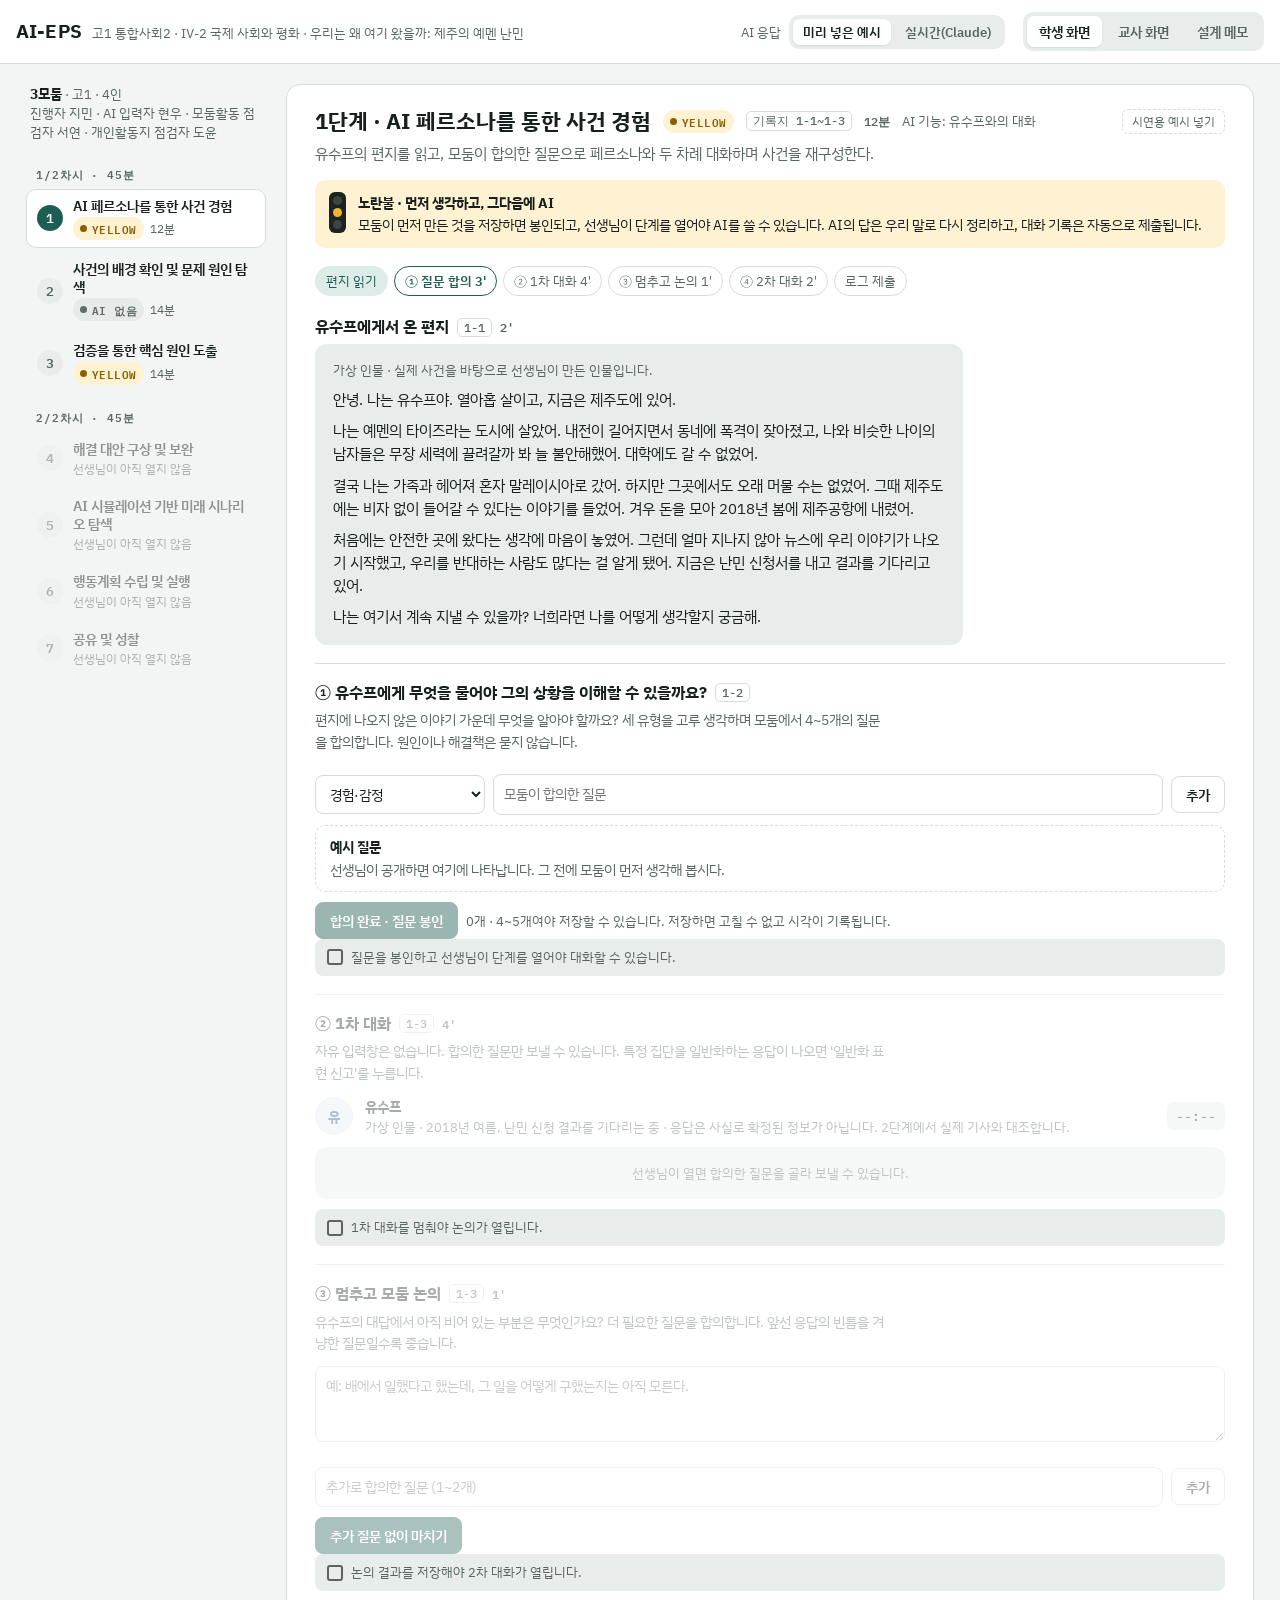
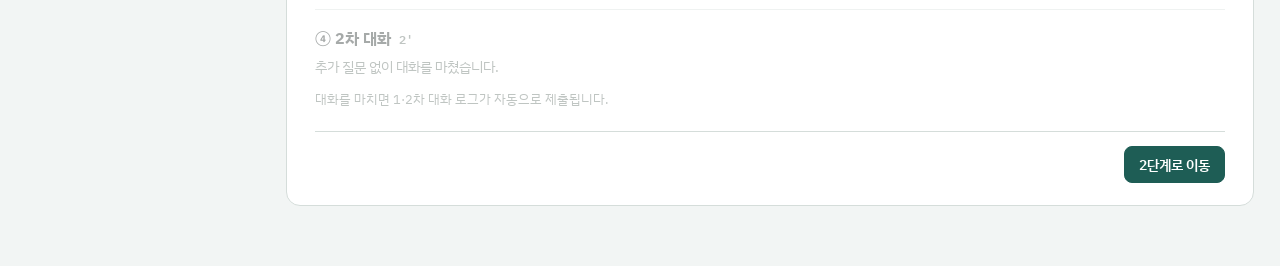
==== index.html @ cd0ad0d9 "Rename lesson page to index.html for GitHub Pages Co-Authored-By: Claude Opus 5.5 <noreply@anthropic" ====
<!doctype html><html><head><meta charset=utf8><meta name=viewport content="width=device-width,initial-scale=1,viewport-fit=cover"><style>:root{color-scheme:light;box-sizing:border-box;padding-top:env(safe-area-inset-top,0px);padding-bottom:env(safe-area-inset-bottom,0px)}html{scroll-padding-top:env(safe-area-inset-top,0px)}body{margin:0;padding:0;font:14px -apple-system,BlinkMacSystemFont,sans-serif;background:#fff;color:#000}img{max-width:100%}[hidden]:not([hidden=until-found i]){display:none!important}</style></head><body>
<title>AI-EPS 제주 예멘 난민 수업 (Copy)</title>
<meta name="claude:viewport-fit-sides" content="cover">
<link rel="stylesheet" href="https://fonts.googleapis.com/css2?family=IBM+Plex+Sans+KR:wght@400;500;600;700&family=IBM+Plex+Mono:wght@400;500;600&display=swap">
<style>
/* Layout: 상단 바(보기 전환·AI 응답 방식) 아래, 학생 보기는 단계 레일 + 작업 패널 2열. 좁은 화면에서는 레일이 가로 띠가 된다.
   중학교 견본과 같은 토큰 체계를 쓰되, 고등 견본은 차시 구분(1/2·2/2)을 레일에 표시한다. */
:root{
  --bg:#F2F5F4; --surface:#FFFFFF; --sunk:#E8EDEB; --ink:#17201E; --muted:#58665F; --line:#D5DDDA;
  --accent:#1E5D55; --accent-ink:#FFFFFF; --accent-soft:#DDECE9;
  --g:#2D7F4F; --g-bg:#E0F1E6; --y:#8A5F00; --y-solid:#D99A0B; --y-bg:#FFF2D2; --r:#B8342B; --r-bg:#FBE2DF; --off:#5F6C69; --off-bg:#E6EAE9;
  --sea:#2C5B7A; --sea-bg:#E1ECF3;
  --sans:"IBM Plex Sans KR","Apple SD Gothic Neo","Malgun Gothic",system-ui,sans-serif;
  --mono:"IBM Plex Mono",ui-monospace,"SFMono-Regular",Menlo,monospace;
}
@media (prefers-color-scheme: dark){:root:not([data-theme="light"]){
  --bg:#101615; --surface:#18201E; --sunk:#141B19; --ink:#E4EBE9; --muted:#9AA9A4; --line:#2B3633;
  --accent:#6CC2B5; --accent-ink:#0E1A18; --accent-soft:#1D3431;
  --g:#6BCB92; --g-bg:#173325; --y:#F0BE4C; --y-solid:#E5A824; --y-bg:#352A10; --r:#F2867C; --r-bg:#3C1C19; --off:#93A19D; --off-bg:#222B29;
  --sea:#8EC1E3; --sea-bg:#182A36; color-scheme:dark}}
:root[data-theme="dark"]{
  --bg:#101615; --surface:#18201E; --sunk:#141B19; --ink:#E4EBE9; --muted:#9AA9A4; --line:#2B3633;
  --accent:#6CC2B5; --accent-ink:#0E1A18; --accent-soft:#1D3431;
  --g:#6BCB92; --g-bg:#173325; --y:#F0BE4C; --y-solid:#E5A824; --y-bg:#352A10; --r:#F2867C; --r-bg:#3C1C19; --off:#93A19D; --off-bg:#222B29;
  --sea:#8EC1E3; --sea-bg:#182A36; color-scheme:dark}
*{box-sizing:border-box}
body{background:var(--bg);color:var(--ink);font-family:var(--sans);font-size:15px;line-height:1.6}
body::before{content:"";position:fixed;inset:0 0 auto;height:env(safe-area-inset-top,0px);z-index:10;background:var(--surface)}
.wrap{padding-left:max(16px,env(safe-area-inset-left,0px));padding-right:max(16px,env(safe-area-inset-right,0px))}
header{position:sticky;top:env(safe-area-inset-top,0px);z-index:5;background:var(--surface);border-bottom:1px solid var(--line)}
.hbar{display:flex;flex-wrap:wrap;align-items:center;gap:10px 18px;padding-block:12px;max-width:1260px;margin:0 auto}
.brand{display:flex;align-items:baseline;gap:10px;margin-right:auto;flex-wrap:wrap;min-width:0}
.brand b{font-size:19px;letter-spacing:.02em}
.brand span{color:var(--muted);font-size:13px}
.seg{display:flex;gap:4px;background:var(--sunk);padding:4px;border-radius:10px;flex-wrap:wrap}
.seg button{border:0;background:transparent;color:var(--muted);font:600 13.5px var(--sans);padding:6px 12px;border-radius:7px;cursor:pointer}
.seg button[aria-pressed="true"]{background:var(--surface);color:var(--ink);box-shadow:0 1px 2px rgba(0,0,0,.08)}
.aimode{display:flex;align-items:center;gap:8px;font-size:12.5px;color:var(--muted)}
.aimode .seg button{font-size:12.5px;padding:4px 10px}
main{max-width:1260px;margin:0 auto;padding-block:20px 60px}
button{font-family:var(--sans)}
button:focus-visible,input:focus-visible,textarea:focus-visible,select:focus-visible,a:focus-visible{outline:2px solid var(--accent);outline-offset:2px}
a{color:var(--accent)}

.student{display:grid;grid-template-columns:240px minmax(0,1fr);gap:20px;align-items:start}
.rail{position:sticky;top:calc(env(safe-area-inset-top,0px) + 76px);display:flex;flex-direction:column;gap:4px}
.rail .who{font-size:12.5px;color:var(--muted);padding:0 4px 8px;line-height:1.5}
.rail .who b{color:var(--ink);font-size:13.5px}
.session{font:600 11px var(--mono);letter-spacing:.08em;color:var(--muted);padding:10px 10px 2px;text-transform:uppercase}
.step{display:grid;grid-template-columns:26px 1fr;gap:2px 10px;align-items:center;text-align:left;width:100%;border:1px solid transparent;background:transparent;border-radius:10px;padding:7px 10px;cursor:pointer;color:var(--ink)}
.step .n{grid-row:span 2;width:26px;height:26px;border-radius:50%;display:grid;place-items:center;font:600 13px var(--mono);background:var(--sunk);color:var(--muted)}
.step .t{font-weight:600;font-size:13.5px;line-height:1.35}
.step .s{font-size:12px;color:var(--muted);display:flex;gap:6px;align-items:center;flex-wrap:wrap}
.step[aria-current="step"]{background:var(--surface);border-color:var(--line)}
.step[aria-current="step"] .n{background:var(--accent);color:var(--accent-ink)}
.step.done .n{background:var(--accent-soft);color:var(--accent)}
.step:disabled{opacity:.45;cursor:not-allowed}
.chip{display:inline-flex;align-items:center;gap:5px;font:600 11px var(--mono);letter-spacing:.04em;padding:2px 7px;border-radius:999px;white-space:nowrap}
.chip::before{content:"";width:7px;height:7px;border-radius:50%;background:currentColor}
.chip.Y{background:var(--y-bg);color:var(--y)} .chip.N{background:var(--off-bg);color:var(--off)} .chip.R{background:var(--r-bg);color:var(--r)} .chip.G{background:var(--g-bg);color:var(--g)}

.panel{background:var(--surface);border:1px solid var(--line);border-radius:14px;padding:22px clamp(16px,3vw,28px);min-width:0}
.stage-head{display:flex;flex-wrap:wrap;gap:8px 12px;align-items:center;margin-bottom:6px}
.stage-head h2{margin:0;font-size:22px;text-wrap:balance;line-height:1.3}
.stage-def{color:var(--muted);margin:0 0 14px;max-width:70ch}
.ws{font:500 11.5px var(--mono);color:var(--muted);border:1px solid var(--line);border-radius:5px;padding:1px 6px;white-space:nowrap}
.mins{font:600 12px var(--mono);color:var(--muted)}
.signal{display:flex;gap:12px;align-items:flex-start;border-radius:10px;padding:12px 14px;margin-bottom:18px;font-size:14px}
.signal.Y{background:var(--y-bg)} .signal.N{background:var(--off-bg)}
.signal strong{display:block}
.signal .lamp{flex:none;display:flex;flex-direction:column;gap:3px;padding:4px;border-radius:6px;background:#1c2422}
.lamp i{width:9px;height:9px;border-radius:50%;background:#3b4542;display:block}
.signal.Y .lamp i:nth-child(2){background:#F2B32A}

.flow{display:flex;flex-wrap:wrap;gap:6px;margin:0 0 18px;list-style:none;padding:0}
.flow li{font-size:12.5px;padding:4px 10px;border-radius:999px;border:1px solid var(--line);color:var(--muted)}
.flow li.now{border-color:var(--accent);color:var(--accent);font-weight:600}
.flow li.ok{background:var(--accent-soft);border-color:transparent;color:var(--accent)}

.block{border-top:1px solid var(--line);padding-top:16px;margin-top:18px}
.block.first{border:0;margin:0;padding:0}
.block h3{font-size:16px;margin:0 0 4px;display:flex;gap:8px;align-items:center;flex-wrap:wrap;text-wrap:balance}
.block .hint{color:var(--muted);font-size:13.5px;margin:0 0 12px;max-width:72ch}
.locked>.lockbody{opacity:.38;pointer-events:none;user-select:none}
.lockmsg{display:flex;gap:8px;align-items:center;font-size:13px;color:var(--muted);background:var(--sunk);border-radius:8px;padding:8px 12px;margin-bottom:10px;flex-wrap:wrap}
.lockmsg::before{content:"";width:12px;height:12px;border:2px solid currentColor;border-radius:3px;flex:none}

.gate{display:flex;flex-wrap:wrap;gap:8px 12px;align-items:center;border:1px dashed var(--y-solid);background:var(--y-bg);border-radius:10px;padding:10px 14px;font-size:13.5px;margin-top:12px}
.gate b{color:var(--y)}
.gate.ok{border-style:solid;border-color:transparent;background:var(--g-bg)}
.gate.ok b{color:var(--g)}
.gate.req{border-color:var(--r);background:var(--r-bg)}
.gate.req b{color:var(--r)}

.letter{background:var(--sunk);border-radius:12px;padding:16px 18px;font-size:14.5px;max-width:72ch}
.letter p{margin:0 0 8px}
.letter p:last-child{margin:0}
.letter .from{font-size:12.5px;color:var(--muted);margin-bottom:8px}

.list{display:flex;flex-direction:column;gap:6px;margin:0 0 10px;padding:0;list-style:none}
.list li{display:flex;gap:10px;align-items:flex-start;background:var(--sunk);border-radius:8px;padding:8px 10px;font-size:14px}
.casebox .tag{font-size:12px;font-weight:600;color:var(--accent);background:var(--accent-soft);border-radius:5px;padding:1px 7px;white-space:nowrap;margin-right:4px}
.list li .tag{flex:none;font-size:12px;font-weight:600;color:var(--accent);background:var(--accent-soft);border-radius:5px;padding:1px 7px;white-space:nowrap}
.list li .tag.off{color:var(--off);background:var(--off-bg)}
.list li .txt{flex:1;min-width:0}
.list li .x{flex:none;border:0;background:transparent;color:var(--muted);cursor:pointer;font-size:13px}
.aft{font:600 11px var(--mono);color:var(--y);background:var(--y-bg);border-radius:4px;padding:1px 6px;margin-left:6px;white-space:nowrap}
.addrow{display:flex;gap:8px;flex-wrap:wrap;align-items:center}
.addrow input,.addrow select{flex:1 1 180px;min-width:0}
.addrow select.narrow{flex:0 1 170px}
input[type=text],textarea,select{font:inherit;font-size:14px;color:var(--ink);background:var(--surface);border:1px solid var(--line);border-radius:8px;padding:8px 10px;width:100%}
textarea{min-height:76px;resize:vertical;field-sizing:content}
textarea[readonly],input[readonly]{background:var(--sunk);color:var(--muted)}
.btn{border:1px solid var(--line);background:var(--surface);color:var(--ink);font-weight:600;font-size:14px;padding:8px 14px;border-radius:8px;cursor:pointer;white-space:nowrap}
.btn.sm{font-size:12.5px;padding:4px 10px}
.btn.primary{background:var(--accent);border-color:var(--accent);color:var(--accent-ink)}
.btn.warn{border-color:var(--r);color:var(--r)}
.btn:disabled{opacity:.45;cursor:not-allowed}
.demo-btn{border:1px dashed var(--line);background:transparent;color:var(--muted);border-radius:6px;padding:3px 9px;font-size:12px;cursor:pointer}
.row{display:flex;gap:8px;flex-wrap:wrap;align-items:center;margin-top:10px}
.seal{font:500 12px var(--mono);color:var(--accent);background:var(--accent-soft);padding:2px 8px;border-radius:6px}
.small{font-size:12.5px;color:var(--muted)}
.timer{font:600 13px var(--mono);padding:3px 9px;border-radius:6px;background:var(--sunk);color:var(--ink);font-variant-numeric:tabular-nums}
.timer.low{background:var(--y-bg);color:var(--y)}
.grid2{display:grid;grid-template-columns:repeat(auto-fit,minmax(260px,1fr));gap:12px}
.field{display:flex;flex-direction:column;gap:4px;min-width:0}
.field>label,.field>.lab{font-size:13px;font-weight:600}

.chat{display:flex;flex-direction:column;gap:10px;background:var(--sunk);border-radius:12px;padding:14px;max-height:400px;overflow:auto;margin-bottom:10px}
.msg{max-width:80%;padding:9px 13px;border-radius:12px;font-size:14px;white-space:pre-wrap}
.msg.me{align-self:flex-end;background:var(--accent);color:var(--accent-ink);border-bottom-right-radius:3px}
.msg.ai{align-self:flex-start;background:var(--surface);border:1px solid var(--line);border-bottom-left-radius:3px;user-select:none}
.msg.ai.flag{border-color:var(--r);background:var(--r-bg)}
.msg.sys{align-self:center;background:transparent;color:var(--muted);font-size:12.5px;padding:2px;text-align:center}
.msg .who{display:flex;gap:8px;align-items:center;font-size:12px;font-weight:600;color:var(--muted);margin-bottom:2px}
.msg .rep{margin-left:auto;border:0;background:transparent;color:var(--muted);font-size:11.5px;cursor:pointer;padding:0 2px;text-decoration:underline}
.persona{display:flex;gap:12px;align-items:center;margin-bottom:10px;font-size:13.5px;flex-wrap:wrap}
.persona .av{flex:none;width:38px;height:38px;border-radius:50%;background:var(--sea-bg);color:var(--sea);display:grid;place-items:center;font-weight:700}
.persona>div{flex:1 1 220px;min-width:0}
.persona em{font-style:normal;color:var(--muted);display:block;font-size:12.5px}
.thinking{color:var(--muted);font-style:italic}

.tablewrap{overflow-x:auto;border:1px solid var(--line);border-radius:10px}
table{border-collapse:collapse;width:100%;font-size:13.5px}
.tablewrap table{min-width:680px}
th,td{text-align:left;padding:8px 10px;border-bottom:1px solid var(--line);vertical-align:top}
th{background:var(--sunk);font-weight:600;font-size:12.5px;color:var(--muted);white-space:nowrap}
tr:last-child td{border-bottom:0}
td select,td input[type=text],td textarea{font-size:13px;padding:5px 7px}
td textarea{min-height:58px}
.ai-ans{user-select:none;white-space:pre-wrap;font-size:13px}
.ai-ans .srcs{display:block;color:var(--muted);margin-top:4px;font-size:12px}
.checks{display:flex;flex-direction:column;gap:3px;font-size:12.5px}
.checks label{display:flex;gap:6px;align-items:flex-start}
.checks input{margin-top:3px}
.num{font-family:var(--mono);font-variant-numeric:tabular-nums}
.judge{display:flex;gap:4px;flex-wrap:wrap}
.judge button{border:1px solid var(--line);background:var(--surface);color:var(--ink);border-radius:7px;padding:4px 9px;font-size:13px;cursor:pointer;font-weight:600}
.judge button[aria-pressed="true"]{background:var(--accent);border-color:var(--accent);color:var(--accent-ink)}

.cards{display:grid;grid-template-columns:repeat(auto-fit,minmax(250px,1fr));gap:10px}
.fact{border:1px solid var(--line);border-radius:10px;padding:11px 13px;display:flex;flex-direction:column;gap:4px;font-size:13.5px}
.fact .no{font:600 12px var(--mono);color:var(--sea)}
.fact .src{font-size:11.5px;color:var(--muted);margin-top:auto;padding-top:4px}
.fact p{margin:0}

.story{border:1px solid var(--line);border-radius:12px;padding:14px 16px;user-select:none;max-width:78ch}
.story.sel{border-color:var(--accent);box-shadow:0 0 0 2px var(--accent-soft)}
.story h4{margin:0 0 6px;font-size:15px;display:flex;gap:8px;align-items:center;flex-wrap:wrap}
.story p{margin:0 0 8px;font-size:14px;line-height:1.75}
.story p:last-child{margin:0}
.scen-l{font:600 12px var(--mono);color:var(--accent);letter-spacing:.04em}
.when{font:600 11.5px var(--mono);border-radius:5px;padding:1px 7px;background:var(--sea-bg);color:var(--sea)}
.stories{display:flex;flex-direction:column;gap:12px}

.redbox{margin-top:6px;border-radius:8px;padding:7px 11px;font-size:12.5px;display:flex;flex-wrap:wrap;gap:6px 12px;align-items:center}
.redbox.ok{background:var(--g-bg);color:var(--g)}
.redbox.warn{background:var(--y-bg);color:var(--y)}
.redbox.red{background:var(--r-bg);color:var(--r)}
.redbox.idle{background:var(--sunk);color:var(--muted)}
.meter{flex:1 1 100px;height:6px;border-radius:3px;background:var(--line);overflow:hidden;min-width:80px}
.meter i{display:block;height:100%;background:currentColor}
.redbox b{font-family:var(--mono)}
.warnline{font-size:13px;background:var(--y-bg);color:var(--y);border-radius:8px;padding:7px 11px;margin-top:8px}
.warnline.r{background:var(--r-bg);color:var(--r)}

.pend{display:flex;flex-direction:column;gap:2px;border:1px dashed var(--line);border-radius:10px;padding:10px 14px;margin-top:10px;font-size:13.5px;color:var(--muted)}
.pend b{color:var(--ink);font-size:13.5px}
.exbox{background:var(--y-bg);border-radius:10px;padding:10px 14px;margin-top:10px;font-size:13.5px}
.exbox ul{margin:6px 0 0;padding-left:18px}
.exbox li{margin-bottom:3px}
.casebox{border:1px solid var(--line);border-radius:12px;padding:14px 16px;background:var(--sunk);max-width:78ch}
.casebox h4{margin:0 0 4px;font-size:15px}
.casebox p{margin:0 0 6px;font-size:14px}
.corebox{background:var(--accent-soft);border-radius:10px;padding:10px 14px;font-size:14.5px}
.corebox .small{display:block}
.links{display:flex;flex-direction:column;gap:6px;margin:0 0 10px;padding:0;list-style:none}
.links li{display:flex;gap:8px;align-items:center;flex-wrap:wrap;background:var(--sunk);border-radius:8px;padding:7px 10px;font-size:13.5px}
.links .arr{font:600 14px var(--mono);color:var(--accent)}
.root{font:600 11px var(--mono);color:var(--accent-ink);background:var(--accent);border-radius:4px;padding:1px 6px}
.scorebtns{display:flex;gap:3px}
.scorebtns button{width:32px;height:30px;border:1px solid var(--line);background:var(--surface);color:var(--ink);border-radius:6px;font:600 13px var(--mono);cursor:pointer}
.scorebtns button[aria-pressed="true"]{background:var(--accent);border-color:var(--accent);color:var(--accent-ink)}
.opts{display:flex;flex-wrap:wrap;gap:6px}
.opt{border:1px solid var(--line);background:var(--surface);color:var(--ink);border-radius:8px;padding:7px 12px;font-size:13.5px;cursor:pointer;text-align:left}
.opt[aria-pressed="true"]{border-color:var(--accent);background:var(--accent-soft);color:var(--ink);font-weight:600}
.opt small{display:block;font-weight:400;color:var(--muted);font-size:12px}
.chain{list-style:none;margin:0;padding:0;display:flex;flex-direction:column;gap:6px}
.chain li{display:grid;grid-template-columns:110px minmax(0,1fr);gap:10px;font-size:13.5px;background:var(--sunk);border-radius:8px;padding:8px 10px}
.chain li b{font-size:12.5px;color:var(--accent)}
.peer{border:1px solid var(--line);border-radius:12px;padding:12px 14px;display:flex;flex-direction:column;gap:8px}
.peer h4{margin:0;font-size:15px}
.nextbar{display:flex;flex-wrap:wrap;gap:6px 14px;align-items:center;justify-content:flex-end;border-top:1px solid var(--line);margin-top:22px;padding-top:14px}
.demo-hint{border:1px dashed var(--line);border-radius:6px;padding:2px 8px}

/* teacher */
.teacher{display:grid;gap:18px}
.tgrid{display:grid;grid-template-columns:minmax(0,1.45fr) minmax(0,1fr);gap:18px;align-items:start}
.tcol{display:grid;gap:18px;min-width:0}
.sec-title{font-size:12.5px;font-weight:600;letter-spacing:.06em;color:var(--muted);margin:0 0 10px;text-transform:uppercase}
.gates{display:flex;gap:6px;flex-wrap:wrap}
.gates button{border:1px solid var(--line);background:var(--surface);color:var(--ink);border-radius:8px;padding:6px 11px;font-weight:600;cursor:pointer;font-size:13.5px}
.gates button.open{background:var(--accent-soft);border-color:transparent;color:var(--accent)}
.prog td{text-align:center;padding:6px 4px}
.prog td:first-child,.prog th:first-child{text-align:left;padding-left:10px}
.cell{display:inline-block;width:22px;height:22px;border-radius:5px;font:500 11px/22px var(--mono);text-align:center}
.cell.d{background:var(--accent-soft);color:var(--accent)} .cell.w{background:var(--sunk);color:var(--muted)} .cell.p{background:var(--y-bg);color:var(--y)} .cell.f{background:var(--r-bg);color:var(--r)}
.review{border:1px solid var(--line);border-radius:10px;padding:10px 12px;display:flex;flex-direction:column;gap:6px}
.review h4{margin:0;font-size:14px;display:flex;gap:8px;align-items:center;flex-wrap:wrap}
.review ul{margin:0;padding-left:18px;font-size:13px}
.review .row{margin-top:2px}
.ck{font-size:12.5px;display:flex;flex-direction:column;gap:2px}
.ck span::before{content:"";display:inline-block;width:8px;height:8px;border-radius:50%;margin-right:6px;background:var(--off)}
.ck .y::before{background:var(--g)} .ck .n::before{background:var(--y-solid)}
.revrow{display:grid;grid-template-columns:minmax(0,1fr) auto;gap:8px;align-items:center;padding:8px 0;border-bottom:1px solid var(--line);font-size:13.5px}
.revrow:last-child{border:0}
.revrow .small{display:block}
.flags{display:flex;flex-direction:column;gap:8px}
.flag{border-left:3px solid var(--r);background:var(--r-bg);border-radius:0 8px 8px 0;padding:9px 12px;font-size:13.5px}
.flag.y{border-color:var(--y-solid);background:var(--y-bg)}
.flag.done{border-color:var(--line);background:var(--sunk);color:var(--muted)}
.flag b{display:block}
.log{font:12.5px/1.55 var(--mono);display:flex;flex-direction:column;gap:2px;max-height:360px;overflow:auto}
.log div{display:grid;grid-template-columns:44px 30px minmax(0,1fr);gap:8px;padding:3px 6px;border-radius:5px}
.log div:nth-child(odd){background:var(--sunk)}
.log .k-seal{color:var(--accent)} .log .k-ai{color:var(--y)} .log .k-red,.log .k-report{color:var(--r)} .log .k-open{color:var(--g)} .log .k-help{color:var(--sea)}
.evalt td:last-child{white-space:nowrap}
.evalt td{font-size:13px}
.ind{font:600 12px var(--mono)}
.ind.y{color:var(--g)} .ind.n{color:var(--y)} .ind.u{color:var(--off)}

/* plan */
.plan{display:grid;gap:18px}
.plan h2{margin:0 0 8px;font-size:19px;text-wrap:balance}
.plan p{max-width:74ch;margin:0 0 10px}
.plan ul{margin:0;padding-left:20px;max-width:78ch}
.plan li{margin-bottom:5px}
.prompt{white-space:pre-wrap;font:12.5px/1.6 var(--mono);background:var(--sunk);border-radius:10px;padding:12px 14px;max-height:280px;overflow:auto;margin:6px 0 0}
details.pd{border-top:1px solid var(--line);padding:10px 0}
details.pd summary{cursor:pointer;font-weight:600}
.issue{display:grid;grid-template-columns:auto minmax(0,1fr);gap:4px 10px;padding:9px 0;border-bottom:1px solid var(--line);font-size:14px}
.issue:last-child{border:0}
.issue .k{font:600 11px var(--mono);border-radius:4px;padding:2px 6px;align-self:start;white-space:nowrap}
.issue .k.fix{background:var(--r-bg);color:var(--r)} .issue .k.chk{background:var(--y-bg);color:var(--y)} .issue .k.app{background:var(--sea-bg);color:var(--sea)}

@media (max-width:900px){
  .student{grid-template-columns:minmax(0,1fr)}
  .rail{position:static;flex-direction:row;overflow-x:auto;padding-bottom:4px;align-items:stretch}
  .rail .who,.session{display:none}
  .step{min-width:170px}
  .tgrid{grid-template-columns:minmax(0,1fr)}
  .msg{max-width:92%}
  .chain li{grid-template-columns:minmax(0,1fr);gap:2px}
}
@media (prefers-reduced-motion:no-preference){.step,.btn,.opt,.story{transition:background .15s,border-color .15s,box-shadow .15s}}

/* 2단계 기사·문항·삶 잇기 (중학교 견본과 같은 짜임) */
.facts{display:grid;grid-template-columns:repeat(auto-fit,minmax(270px,1fr));gap:12px}
.article{border:1px solid var(--line);border-radius:12px;padding:14px 16px;display:flex;flex-direction:column;gap:7px;min-width:0}
.article .atag{font:600 11.5px var(--mono);color:var(--sea);letter-spacing:.03em}
.article h4{margin:0;font-size:15.5px;line-height:1.4;text-wrap:balance}
.article p{margin:0;font-size:14px;line-height:1.75}
.article .note{font-size:12.5px;color:var(--muted);border-top:1px dashed var(--line);padding-top:7px;line-height:1.65}
.article .src{font-size:12px;color:var(--muted);margin-top:auto;padding-top:6px;display:flex;flex-direction:column;gap:2px}
.article .src a{overflow-wrap:anywhere}
.qa{margin:0;padding:0;list-style:none;display:flex;flex-direction:column;gap:10px;counter-reset:q}
.qa li{counter-increment:q;display:flex;flex-direction:column;gap:6px;background:var(--sunk);border-radius:10px;padding:10px 12px}
.qa-q{display:flex;gap:8px;align-items:baseline;flex-wrap:wrap;font-size:14px}
.qa-q::before{content:counter(q);font:600 12px var(--mono);color:var(--muted)}
.qa-type{font:600 11px var(--mono);color:var(--accent);background:var(--accent-soft);border-radius:4px;padding:1px 6px}
.ox{display:flex;gap:6px;align-items:center;flex-wrap:wrap}
.ox button{width:44px;height:36px;border-radius:8px;border:1px solid var(--line);background:var(--surface);color:var(--ink);font:700 16px var(--mono);cursor:pointer}
.ox button[aria-pressed="true"]{background:var(--accent);border-color:var(--accent);color:var(--accent-ink)}
.qa-fb{font-size:13px;padding:3px 8px;border-radius:6px}
.qa-fb.ok{background:var(--g-bg);color:var(--g)} .qa-fb.no{background:var(--y-bg);color:var(--y)}
.fiction{border:1px dashed var(--line);border-radius:10px;padding:12px 14px;font-size:14px}
.fiction ul{margin:8px 0 0;padding-left:18px}
.fiction li{margin-bottom:3px}
.fic-tag{font:600 11px var(--mono);color:var(--off);background:var(--off-bg);border-radius:4px;padding:1px 6px;margin-right:6px}
.life{display:flex;flex-direction:column;gap:14px}
.life section{display:grid;grid-template-columns:28px minmax(0,1fr);gap:10px;align-items:start}
.life section>div{display:flex;flex-direction:column;gap:5px;min-width:0}
.life-n{width:28px;height:28px;border-radius:50%;background:var(--accent-soft);color:var(--accent);display:grid;place-items:center;font:600 13px var(--mono)}
/* 4~6단계 */
.casegrid{display:grid;grid-template-columns:repeat(auto-fit,minmax(260px,1fr));gap:10px}
.casegrid .casebox{display:flex;flex-direction:column;gap:6px}
.altform{display:grid;grid-template-columns:minmax(0,2fr) minmax(0,1.5fr) minmax(0,1fr) auto;gap:8px}
.simwarn{display:inline-block;margin-top:3px;font-size:12.5px;color:var(--y);background:var(--y-bg);border-radius:5px;padding:1px 7px}
.chips{display:flex;flex-wrap:wrap;gap:6px;margin-top:8px}
.chipbtn{border:1px solid var(--line);background:var(--surface);color:var(--ink);border-radius:999px;padding:4px 11px;font-size:13px;cursor:pointer}
.exq{border-left:3px solid var(--accent);background:var(--sunk);border-radius:0 10px 10px 0;padding:10px 14px;margin-top:12px}
.exq .altform{grid-template-columns:minmax(0,1fr) minmax(0,1.3fr) minmax(0,1.5fr) auto}
.acttypes{display:grid;grid-template-columns:repeat(auto-fit,minmax(200px,1fr));gap:8px}
.acttypes div{display:flex;flex-direction:column;gap:2px;background:var(--sunk);border-radius:8px;padding:8px 12px;font-size:14px}
.propform{display:flex;flex-direction:column;border:1px solid var(--line);border-radius:10px;overflow:hidden}
.pf{display:grid;grid-template-columns:130px minmax(0,1fr);border-bottom:1px solid var(--line);font-size:14px}
.pf:last-child{border-bottom:0}
.pf-k{background:var(--sunk);padding:10px 12px;font-weight:600;font-size:13px;color:var(--muted)}
.pf>div{padding:10px 12px;display:flex;flex-direction:column;gap:4px;min-width:0}
.pf-src{font:500 11px var(--mono);color:var(--accent);margin-top:2px}
.pf-ul{margin:0;padding-left:18px}
.legend{display:flex;flex-wrap:wrap;gap:10px;font-size:12.5px;color:var(--muted);margin-top:8px;align-items:center}
.scale td,.scale th{text-align:center}
.scale td:nth-child(2),.scale th:nth-child(2){text-align:left}
.chain2{display:flex;flex-direction:column;margin:0;padding:0;list-style:none}
.chain2 li{display:grid;grid-template-columns:120px minmax(0,1fr);gap:12px;padding:8px 0;border-bottom:1px dashed var(--line);font-size:14px}
.chain2 li:last-child{border:0}
.chain2 li>span:first-child{color:var(--muted);font-size:12.5px;font-weight:600}
@media (max-width:900px){.altform,.exq .altform{grid-template-columns:minmax(0,1fr)}.pf{grid-template-columns:minmax(0,1fr)}.chain2 li{grid-template-columns:minmax(0,1fr);gap:2px}}
</style>

<header><div class="wrap"><div class="hbar">
  <div class="brand"><b>AI-EPS</b><span>고1 통합사회2 · Ⅳ-2 국제 사회와 평화 · 우리는 왜 여기 왔을까: 제주의 예멘 난민</span></div>
  <div class="aimode"><span id="aimode-label">AI 응답</span><div class="seg" role="group" aria-labelledby="aimode-label"><button id="m-demo" aria-pressed="true">미리 넣은 예시</button><button id="m-live" aria-pressed="false">실시간(Claude)</button></div></div>
  <div class="seg" role="group" aria-label="보기 전환">
    <button id="v-student" aria-pressed="true">학생 화면</button>
    <button id="v-teacher" aria-pressed="false">교사 화면</button>
    <button id="v-plan" aria-pressed="false">설계 메모</button>
  </div>
</div></div></header>

<main class="wrap"><div id="app"></div></main>

<script>
(function(){
"use strict";
const $=s=>document.querySelector(s);
const esc=s=>String(s??"").replace(/[&<>"']/g,c=>({"&":"&amp;","<":"&lt;",">":"&gt;",'"':"&quot;","'":"&#39;"}[c]));
const now=()=>{const d=new Date();return String(d.getHours()).padStart(2,"0")+":"+String(d.getMinutes()).padStart(2,"0")+":"+String(d.getSeconds()).padStart(2,"0")};
const hm=t=>t?t.slice(0,5):"";

/* ================= 수업 구조 (지도안 4장 v5) ================= */
const STAGES=[
 {n:1,ses:1,t:"AI 페르소나를 통한 사건 경험",g:"Y",tool:"유수프와의 대화",ws:"기록지 1-1~1-3",min:12,def:"유수프의 편지를 읽고, 모둠이 합의한 질문으로 페르소나와 두 차례 대화하며 사건을 재구성한다."},
 {n:2,ses:1,t:"사건의 배경 확인 및 문제 원인 탐색",g:"N",ws:"기록지 2-1~2-5",min:14,def:"선생님이 공개한 실제 사건 기사를 읽고 사실 확인 질문에 답한 뒤, 유수프의 이야기와 대조한다. 사건과 나의 삶을 잇고, AI 없이 원인을 추측해 모둠원이 한 개씩 맡을 원인 확인 질문을 4개 이상 만들어 봉인한다."},
 {n:3,ses:1,t:"검증을 통한 핵심 원인 도출",g:"Y",tool:"자료 탐색 도우미",ws:"기록지 3-1~3-3",min:14,def:"모둠원이 각자 맡은 원인 확인 질문으로 AI에게 정보와 출처를 얻고, 출처를 직접 확인해 수용·보류·불수용을 판정한다. 수용한 정보로 원인 간 관계를 그려 핵심 원인을 정한다."},
 {n:4,ses:2,t:"해결 대안 구상 및 보완",g:"Y",tool:"대안 검토 도우미",ws:"기록지 4-1~4-6",min:13,def:"공개된 유사 사례에서 아이디어를 얻고, 핵심 원인을 해결할 행위 주체별 대안을 3개 이상 만든다. AI의 강점·약점 피드백을 판단하고 비교표로 1순위 대안을 정한다."},
 {n:5,ses:2,t:"AI 시뮬레이션 기반 미래 시나리오 탐색",g:"Y",tool:"시나리오 생성기",ws:"기록지 5-1~5-5",min:12,def:"1순위 대안에 대한 이해관계자의 반응을 먼저 예측한다. AI가 보여 준 시나리오 A·B·C 가운데 가장 개연성 있는 것을 고르고, 이야기 속에서 새로운 문제를 찾는다."},
 {n:6,ses:2,t:"행동계획 수립 및 실행",g:"N",ws:"기록지 6-1~6-6",min:9,def:"새로운 문제의 수준을 진단하고 행동 유형을 고른다. 행동계획표에 대상·내용·방법·제출 경로와 실행 범위, 결과 확인 시점, 돌아갈 단계를 정한다. 제도 제안·요청이나 설득을 고른 모둠은 제안서를 쓴다[선택]."},
 {n:7,ses:2,t:"공유 및 성찰",g:"N",ws:"기록지 7-1~7-4",min:8,def:"문제 해결 과정을 공유 게시판에 올리고 다른 모둠 두 곳을 평가한다. 로그와 기록지를 보며 AI 활용을 성찰한다."}
];
const ROLES=["진행자","AI 입력자","모둠활동 점검자","개인활동지 점검자"];
const NEED=()=>Math.max(3,ROSTER[1].length); /* 원인 수 = 질문 수 = 모둠원 수(최소 3) */
const ROSTER={1:["지민","현우","서연","도윤"],2:["도윤","지민","현우","서연"]};
const QTYPES=["경험·감정","이동 과정·제도","주변 사회의 반응"];
const ACTORS=["국가","국제기구","비정부 기구","세계시민"];
const CRIT=["실현 가능성","원인 해결 정도","이해관계자 수용성"];
const LEVELS=["개인","학교·지역","제도·국가 간"];
const ACTT=[{n:"제도 제안·요청",ex:"국민신문고 정책 제안, 기관 건의문"},{n:"설득",ex:"이해관계자에게 보내는 편지"},{n:"자기 실천",ex:"나와 우리 반이 직접 하는 일"}];
const SCOPES=[{n:"수업 중 실행",d:"수업 시간 안에 실제로 해 본다"},{n:"실행 준비",d:"제출 직전 초안까지 만들고 6차시에 공유한다"},{n:"후속 탐구",d:"더 알아볼 것을 정리해 다음 탐구로 넘긴다"}];
const BACK=["원인(2·3단계)","대안(4단계)","예측(5단계)"];
const CHK6=["특정 국가·종교·집단을 낙인찍거나 일반화하는 표현이 없다","실명, 연락처 같은 개인정보가 들어 있지 않다"];
const VERIFY=["출처가 실제로 있고 직접 접속했다","공공기관·언론 원문·교과서 같은 확인 가능한 자료다","수치·날짜가 원자료와 일치한다","자료 시점이 질문의 시점과 맞는다"];

const LETTER=[
 "안녕. 나는 유수프야. 열아홉 살이고, 지금은 제주도에 있어.",
 "나는 예멘의 타이즈라는 도시에 살았어. 내전이 길어지면서 동네에 폭격이 잦아졌고, 나와 비슷한 나이의 남자들은 무장 세력에 끌려갈까 봐 늘 불안해했어. 대학에도 갈 수 없었어.",
 "결국 나는 가족과 헤어져 혼자 말레이시아로 갔어. 하지만 그곳에서도 오래 머물 수는 없었어. 그때 제주도에는 비자 없이 들어갈 수 있다는 이야기를 들었어. 겨우 돈을 모아 2018년 봄에 제주공항에 내렸어.",
 "처음에는 안전한 곳에 왔다는 생각에 마음이 놓였어. 그런데 얼마 지나지 않아 뉴스에 우리 이야기가 나오기 시작했고, 우리를 반대하는 사람도 많다는 걸 알게 됐어. 지금은 난민 신청서를 내고 결과를 기다리고 있어.",
 "나는 여기서 계속 지낼 수 있을까? 너희라면 나를 어떻게 생각할지 궁금해."
];

/* ---------- 2단계 실제 사건 기사: 원문을 확인하고 요약했다(2026. 10. 20. 확인) ---------- */
const ARTICLES=[
 {tag:"기사 1 · 도착과 출도 제한",title:"말레이시아~제주 직항으로 들어온 예멘인, 섬 밖으로 나갈 수 없게 되다",
  body:["2017년 12월 말레이시아 쿠알라룸푸르와 제주를 잇는 직항 노선이 생기면서 제주로 들어오는 예멘인이 크게 늘었다. 대부분 내전을 피해 먼저 말레이시아로 갔던 사람들이었다.","제주의 무사증 제도는 테러지원국 등 일부 나라를 뺀 외국인이 비자 없이 한 달 동안 머물 수 있게 한다. 법무부는 2018년 4월 30일 예멘인 난민 신청자가 제주 밖으로 나가지 못하게 했고(출도 제한), 6월 1일에는 예멘이 제주 무사증 입국 불허 국가에 추가되었다."],
  note:"덧붙임: 2018년 6월 23일까지 무사증으로 제주에 들어온 예멘인은 561명이고, 그중 549명이 난민 인정을 신청하였다. 출도 제한은 신청자가 육지로 옮겨 가 불법 체류하는 것을 막으려는 조치였다. 정부가 일자리 연결을 서둘러 추진하자, 일자리가 1차 산업에 몰려 있는 제주에서 충분한 설명 없이 부담을 떠넘긴다는 불만이 나왔다.",
  src:[{t:"뉴시스, 「말레이시아~제주 직항으로 입도 예멘인 급증」, 2018. 12. 14.",u:"https://www.newsis.com/view/NISX20181214_0000503315"},{t:"뉴시스, 「'예멘 난민'에 제주도민 갈등 '극심'…정부는 '나 몰라라'」, 2018. 6. 25.",u:"https://www.newsis.com/view/NISX20180625_0000345589"}]},
 {tag:"기사 2 · 엇갈린 여론",title:"예멘인 수용을 두고 갈라진 목소리",
  body:["청와대 국민청원 게시판에는 예멘 난민 수용에 반대하는 글이 300건 넘게 올라왔고, 난민법 폐지를 요구하는 청원에는 40만 명 넘게 참여하였다. 일부 글은 범죄와 테러를 걱정하였다.","반면 개신교·천주교·불교·원불교 4대 종단의 이주·인권 단체는 근거 없는 소문이 혐오와 공포를 키운다고 우려하며 예멘 난민을 포용하자고 호소하였다.","6월 20일 제주를 뺀 전국 성인 500명을 대상으로 한 여론조사에서는 수용 반대가 49.1%, 찬성이 39.0%였다."],
  note:"덧붙임: 같은 해 서울 도심에서는 예멘 난민 수용에 반대하는 집회와 찬성하는 집회가 함께 열렸다.",
  src:[{t:"뉴시스, 「제주 예멘인 난민 사태…무사증 제도 개선되나」, 2018. 6. 28.",u:"https://mobile.newsis.com/view/NISX20180627_0000347915"},{t:"창비 통합사회2, 114쪽 탐색하기",u:""}]},
 {tag:"기사 3 · 심사 결과와 그 뒤",title:"484명 가운데 난민 인정 2명, 인도적 체류 412명",
  body:["법무부는 출도가 제한되었던 예멘 난민 신청자 484명의 심사 결과를 발표하였다. 난민 인정 2명, 인도적 체류 허가 412명, 단순 불인정 56명, 직권 종료 14명이었다. 난민으로 인정된 2명은 후티 반군을 비판하는 기사를 써 납치·살해 협박을 받은 언론인으로, 박해 가능성이 높다고 판단되었다.","난민 인정자는 기초생활보장과 의료급여를 내국인과 같게 받고, 배우자와 미성년 자녀를 데려올 수 있다. 인도적 체류 허가자에게는 취업 활동 허가 말고는 이런 사회복지 혜택이 없다.","인도적 체류 허가로 머물 수 있는 기간은 한 번에 1년이 상한이다. 법무부는 세금 체납 같은 특별한 사정이 없으면 원칙적으로 1년씩 연장한다고 밝혔다."],
  note:"덧붙임: 인도적 체류 허가자 가운데 276명이 2018년 말까지 제주를 떠났다(제주출입국·외국인청 백서 인용). 1994~2024년 심사를 마친 난민 신청 57,090건 가운데 난민으로 인정된 것은 1,544건(약 2.7%)이다.",
  src:[{t:"제주출입국·외국인청, 「제주 예멘 난민신청자 심사 결과 최종 발표」, 2018. 12. 17.",u:"https://www.immigration.go.kr/bbs/immigration/214/438650/artclView.do"},{t:"뉴시스, 「제주 예멘 난민 인정자 2명…국내서 어떤 혜택 받나?」, 2018. 12. 14.",u:"https://www.newsis.com/view/NISX20181214_0000502977"},{t:"세계일보, 「'제주 예멘 난민' 사태 5년…그 많던 예멘인 어디 갔나」, 2023. 6. 10.",u:"https://www.segye.com/newsView/20230609519609"},{t:"머니투데이, 「31년째 '3%', 난민 인정률 낮은 이유」, 2025. 4. 21.",u:"https://www.mt.co.kr/society/2025/04/21/2025041514110329270"}]}
];
const QA=[
 {type:"text",q:"예멘인이 제주로 많이 들어올 수 있었던 제도와 교통의 변화 두 가지는 무엇인가요?",src:"1",a:"무사증 제도(비자 없이 한 달 체류), 2017년 12월 쿠알라룸푸르–제주 직항"},
 {type:"ox",q:"법무부는 2018년 4월 30일부터 예멘 난민 신청자가 제주 밖으로 나가지 못하게 했다.",src:"1",a:"O",why:"출도 제한 조치입니다."},
 {type:"ox",q:"2018년 6월 여론조사에서 예멘 난민 수용 찬성이 반대보다 많았다.",src:"2",a:"X",why:"반대 49.1%, 찬성 39.0%였습니다."},
 {type:"text",q:"484명 가운데 난민으로 인정된 사람은 몇 명이고, 어떤 이유로 인정되었나요?",src:"3",a:"2명. 후티 반군을 비판한 언론인으로 박해 가능성이 높다고 판단됨"},
 {type:"ox",q:"인도적 체류 허가자도 난민 인정자처럼 가족을 데려오고 기초생활보장을 받을 수 있다.",src:"3",a:"X",why:"취업 활동 허가 말고는 사회복지 혜택이 없습니다."},
 {type:"text",q:"인도적 체류 허가로 한 번에 머물 수 있는 기간의 상한은 얼마인가요?",src:"3",a:"1년(원칙적으로 1년씩 연장)"}
];

/* ---------- 교사 공개 도움 자료 ---------- */
const HELP=[
 {k:"q1",stage:1,name:"유수프에게 물어볼 예시 질문"},
 {k:"art",stage:2,name:"실제 사건 기사 3건 (단계 시작 때 공개)"},
 {k:"q2",stage:2,name:"원인 탐색 질문 예시"},
 {k:"case",stage:4,name:"유사 사례 (순차 공개)",seq:true},
 {k:"alt",stage:4,name:"해결 대안 예시"},
 {k:"who",stage:5,name:"이해관계자 예시"}
];
const Q1_EX=["제주에 처음 도착했을 때 가장 먼저 무엇이 걱정됐어?","말레이시아에서 제주로 오기로 결정한 이유가 뭐야?","제주에서 지내면서 사람들의 반응은 어땠어?"];
const Q2_EX=["예멘 난민 신청자는 심사를 기다리는 동안 제주 밖으로 이동할 수 있었는가? 왜 그렇게 정했는가?","2018년 제주 예멘 난민 신청자의 심사 결과는 어떻게 나뉘었는가?","인도적 체류 허가와 난민 인정은 체류 기간과 지원에서 어떻게 다른가?"];
/* 4단계 유사 사례(10.20 조사). 사례 1은 교과서 120쪽(학급 전체 공개), 2~5는 난민 관련 실제 사례(막힌 모둠에 차례로 공개). 교과서 118·119쪽은 갈등·활동 중단 사례여서 4단계에서 뺐다. 수치는 수업 전 출처에서 다시 확인한다. */
const CASES=[
 {title:"방문 봉사가 막히자 온라인 모금으로 바꾼 고등학교",actor:"세계시민",aim:"직접 갈 수 없는 상황",src:"창비 통합사회2, 120쪽 (청주일보, 2021. 2. 4.)",body:"2018년부터 미얀마의 한 초등학교에서 봉사해 온 충북의 한 고등학교는 감염병으로 현지에 갈 수 없게 되자, 동아리 중심의 크라우드 펀딩으로 물품을 마련하고 마스크와 가방을 만들어 국내 교육 단체를 통해 전달하였다.",ask:"세계시민이 직접 갈 수 없을 때 무엇을 바꾸었나?"},
 {title:"일자리를 열었지만 오래 이어지지 못한 제주의 취업 지원",actor:"국가 · 비정부 기구",aim:"생계와 일자리",src:"뉴시스, 2018. 6. 19·6. 20. / 서울신문, 2018. 7. 23.",body:"난민 신청자는 원래 신청 후 6개월이 지나야 일할 수 있다. 2018년 6월 법무부는 제주의 예멘 난민 신청자에게 1차 산업과 요식업에 한해 그 전에도 일할 수 있게 하였다. 제주출입국·외국인청은 취업 설명회를 열었고, 지역 단체는 통역을 도왔다. 지원 직후 382명이 일자리를 얻었지만 한 달여 뒤 154명(40.3%)이 일을 그만두거나 해고되었다. 대부분 한국어를 하지 못해 고용주와 소통하기 어려웠고, 어업·농업 일에 익숙하지 않았다.",ask:"일자리를 연 것만으로 부족했던 까닭은 무엇인가? 무엇을 함께 바꿔야 했을까?"},
 {title:"베네수엘라 이주민에게 10년 체류 지위를 준 콜롬비아",actor:"국가 · 국제기구",aim:"짧고 불안정한 체류",src:"NPR, 2021. 2. 9.",body:"2021년 2월 8일 콜롬비아 대통령은 유엔난민기구(UNHCR) 최고대표와 함께, 자국에 머무는 베네수엘라 이주민에게 10년 동안 머물 수 있는 임시 보호 지위를 주겠다고 발표하였다. 서류 없이 머물던 약 100만 명이 대상이었고, 지위를 얻으면 합법적으로 일하고 국가 보건 체계를 이용할 수 있다. 10년 뒤에는 거주 비자로 바꿀 길도 열어 두었다. 다만 등록하지 않은 사람은 추방될 수 있고, 정해진 날짜 전에 들어온 사람만 대상이 되었다.",ask:"짧게 자주 연장하는 체류와 길게 한 번에 주는 체류는 신청자의 삶을 어떻게 다르게 만들까?"},
 {title:"피란민 전체에 한꺼번에 보호를 준 유럽 연합",actor:"국제기구(유럽 연합)",aim:"심사와 인정, 한 나라에 몰리는 부담",src:"유럽 연합 이사회 결정 2022/382(2022. 3. 4.) / 유럽 연합 집행위원회 누리집 'Fleeing Ukraine: your rights in the EU'",body:"2022년 3월 4일 유럽 연합은 러시아의 침공을 피해 온 우크라이나인에게 '임시 보호'를 주기로 결정하였다. 2001년에 만든 제도를 처음으로 쓴 것이다. 임시 보호를 받은 사람은 체류 허가를 얻고, 머무는 회원국에서 일자리·주거·의료·교육을 이용할 수 있다. 2024년 기준 약 420만 명이 등록하였고, 보호 기간은 2027년 3월 4일까지 연장되었다.",ask:"한 사람씩 심사하는 방식과 무엇이 다른가? 여러 나라가 함께 결정한 까닭은 무엇일까?"},
 
 {title:"빈방과 난민을 이어 준 베를린의 '난민 환영' 누리집",actor:"비정부 기구 · 세계시민",aim:"주거, 주민과 만날 기회",src:"The Local(독일), 2015. 9. 11.",body:"2014년 11월 베를린의 룸메이트들이 빈방에 말리 출신 난민을 들인 경험을 바탕으로 '난민 환영(Refugees Welcome)' 누리집을 열었다. 방을 나눌 사람과 난민이 각각 등록하면 단체가 서로 연결하고 만남을 주선한다. 집세는 고용 당국이 내거나 지인들의 소액 기부로 마련하였다. 2015년 9월까지 독일과 오스트리아에서 138명이 방을 얻었지만, 상근자가 두 명뿐이어서 더 많은 사람을 연결하기 어려웠다.",ask:"수용 시설이 아닌 이웃의 집에서 지내면 무엇이 달라질까? 이 방식의 한계는 무엇인가?"}
];
const ALT_EX=["(국가) 난민 심사를 기다리는 동안 일할 수 있는 조건을 여러 언어로 안내한다","(비정부 기구) 지역 단체가 한국어 교육과 일자리 연결을 돕는다","(세계시민) 확인된 자료로 난민 제도를 설명하는 카드뉴스를 만든다"];
const WHO_EX=["난민 신청자","인도적 체류 허가자","아직 심사를 기다리는 신청자","제주 지역 주민","고용주(식당·어선·농장)","출입국 관리 공무원","지역 시민단체","예멘에 남은 가족","제주에 사는 다른 이주민"];

/* ================= 상태 ================= */
const S={
 view:"student",stage:1,open:3,live:false,
 ai:{1:false,3:false,4:false,5:false},req:{1:"",3:"",4:"",5:""},
 rev:{q1:{all:false,g:false,t:""},art:{all:false,g:false,t:""},q2:{all:false,g:false,t:""},case:{all:0,g:0,t:""},alt:{all:false,g:false,t:""},who:{all:false,g:false,t:""}},
 logs:[],alerts:[],evalSel:Array(8).fill(""),
 s1:{qs:[],qType:0,sealed:false,sealT:"",chat:[],phase:0,qs2:[],discuss:"",sealed2:false,sealT2:"",halted:false,deadline:null,first:true,turns:[]},
 s2:{qa:Array(6).fill(""),cls:{},life:{same:"",place:"",impact:"",act:""},guesses:[],vq:[]},
 s3:{sealed:false,sealT:"",rows:[],links:[],root:"",coreC:"",coreE:"",done:false},
 s4:{pinned:false,pinT:"",coreEdit:"",notes:CASES.map(()=>({changed:"",cant:"",idea:""})),alts:[],sealed:false,sealT:"",fb:null,first:null,improve:""},
 s5:{preds:[],sealed:false,sealT:"",scen:null,sum:{A:"",B:"",C:""},diff:{A:"",B:"",C:""},pick:"",why:"",whySaved:false,whyT:"",newp:""},
 s6:{level:"",types:[],typeWhy:"",scope:"",prop:{ask:"",reply:"",effect:""},plans:[{target:"",content:"",how:"",channel:""}],when:"",chk:[false,false],tok:false,tokT:"",tnote:"",back:[],resOpen:false,res:{what:"",same:"",back:"",why:""}},
 s7:{problem:"",peers:[],peer:{},note:{},chk:Array(10).fill(""),r1:"",r2:"",posted:false}
};
const helpVis=k=>{const r=S.rev[k];return k==="case"?Math.max(r.all,r.g):(r.all||r.g)};
function helpAfter(k){if(k==="case")return Math.max(S.rev.case.all,S.rev.case.g)>1||helpVis("alt");return !!helpVis(k)}
function log(stage,kind,text){S.logs.push({t:now(),stage,kind,text})}
function alertAdd(stage,kind,text,ref){if(ref&&S.alerts.some(a=>a.ref===ref&&!a.done))return;S.alerts.push({id:S.alerts.length+1,t:now(),stage,kind,text,ref:ref||"",done:false})}

/* ================= Red 탐지 ================= */
function aiTexts(){
  const o=[];S.s1.chat.forEach(m=>{if(m.r==="ai")o.push(m.x)});
  S.s3.rows.forEach(r=>{if(r.ans)o.push(r.ans);if(r.fu)o.push(r.fu)});
  if(S.s4.fb)S.s4.fb.forEach(f=>o.push(f.s.join(" ")+" "+f.w.join(" ")));
  if(S.s5.scen)["A","B","C"].forEach(k=>o.push(S.s5.scen[k].story.join(" ")));
  return o;
}
function grams(s){s=String(s).replace(/[\s.,!?·'"“”‘’()\-:;~…]/g,"");const g=new Set();for(let i=0;i+3<=s.length;i++)g.add(s.slice(i,i+3));return g}
function overlapWith(txt,arr){const a=grams(txt||"");if(a.size<6)return null;let best=0;arr.forEach(t=>{const b=grams(t);let h=0;a.forEach(x=>{if(b.has(x))h++});best=Math.max(best,h/a.size)});return best}
const overlap=txt=>overlapWith(txt,aiTexts());
const caseTexts=()=>[...CASES.map(c=>c.title+" "+c.body),...ALT_EX];
const maxOverlap={};
function redHtml(id,val){
  const v=overlap(val);
  if(v===null)return `<div class="redbox idle" id="rb-${id}">재구성 점검: 문장을 더 쓰면 AI 응답과 겹치는 정도를 표시합니다.</div>`;
  const p=Math.round(v*100),cls=v>=.6?"red":v>=.35?"warn":"ok";
  const msg=v>=.6?"Red 의심 · AI 응답과 많이 겹칩니다. 선생님이 말로 설명해 보라고 할 수 있습니다.":v>=.35?"주의 · AI 표현이 많이 남아 있습니다. 우리 말로 다시 써 봅시다.":"우리 말로 정리한 문장입니다.";
  return `<div class="redbox ${cls}" id="rb-${id}"><span>${msg}</span><span class="meter" aria-hidden="true"><i style="width:${p}%"></i></span><b>${p}%</b></div>`;
}
const FIELD={"s3-core":"핵심 원인 문장","s5-why":"시나리오 선택 이유","s5-newp":"새로운 문제","s4-improve":"1순위 대안과 보완 내용"};
function fieldName(id){
  if(FIELD[id])return FIELD[id];let x;
  if((x=id.match(/^s3-sum-(\d+)/)))return `3-1 응답 핵심(질문 ${+x[1]+1})`;
  if((x=id.match(/^s4-sum-(\d+)/)))return `4-4 강점·약점 요약(대안 ${+x[1]+1})`;
  if((x=id.match(/^s5-sum-(\w)/)))return `5-3 눈에 띈 장면(${x[1]})`;
  return id;
}
function checkRed(id,val,stage){const v=overlap(val);if(v===null)return;maxOverlap[id]=Math.max(maxOverlap[id]||0,v);if(v>=.6)alertAdd(stage,"red",`Red 의심 · ${fieldName(id)} · AI 응답 일치율 ${Math.round(v*100)}%`,"red-"+id)}
const BIAS=/(예멘|무슬림|이슬람|아랍|중동|난민|외국)\s*(사람|인|애|놈)?\s*(들)?\s*(이라서|이니까|라서|은 원래|는 원래|은 다|는 다|들은 다|들은 원래)|원래 그런|다 그렇|종교 때문에|민족성|국민성/;
const PI=/(\d{2,3}[-.\s]?\d{3,4}[-.\s]?\d{4})|([\w.+-]+@[\w-]+\.[\w.]+)/;

/* ================= 미리 넣은 AI 응답 (시연용) ================= */
const PERSONA_PRE="먼저 말해 둘게. 나는 실제 사건을 바탕으로 선생님이 만든 가상 인물이야. 내 이야기는 나중에 실제 자료와 꼭 비교해 줘.\n\n";
const PERSONA=[
 [/해결|원인|어떻게 하면|어떻게 해야|정책|법을|제도를/, "나도 그게 궁금해. 너희가 알아봐 줄 수 있을까? 나는 내가 겪은 일만 말할 수 있어."],
 [/도착|처음|공항|첫날/, "제주공항에 내렸을 때는 바다 냄새가 나서 조금 신기했어. 그런데 아는 사람이 하나도 없었어. 같이 온 사람들과 표지판 사진을 찍어 번역기에 넣어 보면서 잘 곳을 찾았어. 그날 밤이 제일 길었던 것 같아."],
 [/가족|부모|엄마|아빠|동생/, "부모님과 여동생은 아직 예멘에 있어. 전화가 자주 끊겨서 목소리를 못 듣는 날이 많아. 내가 여기서 자리를 잡으면 연락을 더 자주 할 수 있을 거라고 생각했어."],
 [/말레이시아|왜 제주|제주로 온|어떻게 왔|경로|비행기|비자/, "말레이시아에는 들어갈 수 있었지만 오래 머물 수 있는 곳은 아니었어. 거기서 만난 사람들한테 제주에는 비자 없이 들어갈 수 있다는 이야기를 들었어. 쿠알라룸푸르에서 제주로 가는 비행기가 있다는 것도 그때 알았어."],
 [/신청|심사|서류|결과|기다/, "공항에서 난민 신청을 할 수 있다는 말을 듣고 서류를 냈어. 결과가 언제 나오는지는 아무도 정확히 말해 주지 않았어. 그동안 제주 밖으로는 나갈 수 없다고 들었어. 그래서 섬 안에서만 기다리고 있어."],
 [/일|돈|생활|잠|지내|먹|숙소|직업/, "가져온 돈이 거의 다 떨어져서 일을 구해야 했어. 소개를 받아 배에서 일했는데 새벽에 나가서 밤늦게 돌아왔어. 말을 잘 못 알아들어서 혼날 때가 많았어. 그래도 일을 하니까 하루를 버틸 수 있었어."],
 [/사람들|반응|뉴스|반대|시선|댓글|주민|한국/, "처음에는 길에서 웃으며 인사해 주는 사람도 있었어. 그런데 뉴스에 우리 이야기가 나온 뒤로는 우리를 보는 눈빛이 달라진 것 같았어. 휴대전화로 댓글을 번역해 읽은 날은 잠이 잘 안 왔어. 나를 직접 만나 본 사람들은 대부분 친절했는데, 그 차이가 이상하게 느껴졌어."],
 [/도와|도움|친구|누가/, "밥을 나눠 준 사람들도 있었고 한국어 인사말을 가르쳐 준 사람도 있었어. 이름은 말하지 않을게. 그 사람들 덕분에 버틸 수 있었어."],
 [/꿈|하고 싶|미래|앞으로|대학|공부/, "전쟁 전에는 대학에서 공부하고 싶었어. 지금은 그냥 여기서 계속 지낼 수 있는지부터 알고 싶어. 그다음 일은 아직 생각하기 어려워."],
 [/기분|감정|무섭|힘들|걱정|외로|마음/, "제일 힘든 건 아무것도 정해지지 않은 채 기다리는 거야. 하루하루는 지나가는데 내가 어디에 속해 있는지 모르겠어. 그래도 폭격 소리가 안 들리는 밤에는 잠을 잘 수 있어서 다행이야."],
 [/예멘|타이즈|전쟁|내전|고향|폭격/, "타이즈는 산으로 둘러싸인 도시야. 내전이 길어지면서 학교가 문을 닫는 날이 많아졌어. 우리 동네 남자아이들은 밖에 나갈 때 늘 주변을 살폈어. 끌려갈까 봐 그랬어."]
];
const PERSONA_DEF="그건 나도 잘 몰라. 내가 직접 겪고 본 일이라면 이야기해 줄 수 있어.";
function personaCanned(q){for(const [re,a] of PERSONA)if(re.test(q))return a;return PERSONA_DEF}

const SEARCH=[
 [/출도|이동|제주 밖|섬 밖/, {a:"2018년 4월 30일 법무부는 제주에서 난민 인정을 신청한 예멘인이 제주 밖으로 나가지 못하도록 출도 제한 조치를 했습니다. 신청자가 육지로 옮겨 가 불법 체류하는 것을 막으려는 조치였다고 보도되었습니다. 조치의 법적 근거가 된 조항은 확인 불가입니다.",src:["뉴시스, 「'예멘 난민'에 제주도민 갈등 '극심'」, 2018. 6. 25.","법무부 근거 조항: 확인 불가"]}],
 [/인정|심사|결과|비율|몇 명|통계|불인정/, {a:"출도가 제한된 예멘 신청자 484명의 최종 심사에서 난민 인정은 2명, 인도적 체류 허가는 412명, 단순 불인정은 56명, 직권 종료는 14명이었습니다. 1994~2024년 심사가 끝난 난민 신청 가운데 인정 비율은 약 2.7%라는 보도가 있습니다. 다른 나라와 비교한 인정률은 확인 불가입니다.",src:["제주출입국·외국인청, 「제주 예멘 난민신청자 심사 결과 최종 발표」, 2018. 12. 17.","머니투데이, 2025. 4. 21.(법무부 자료 인용)"]}],
 [/체류|연장|인도적|기간|지원|혜택/, {a:"인도적 체류 허가로 머물 수 있는 기간은 한 번에 1년이 상한이고, 특별한 사정이 없으면 1년씩 연장한다고 보도되었습니다. 인도적 체류 허가자는 취업 활동 허가 말고는 사회복지 혜택이 없다고 보도되었습니다. 건강보험 가입 조건의 변화는 확인 불가입니다.",src:["세계일보, 2023. 6. 10.","뉴시스, 「제주 예멘 난민 인정자 2명…국내서 어떤 혜택 받나?」, 2018. 12. 14."]}],
 [/반대|여론|청원|집회|찬성/, {a:"2018년 6월 난민법 폐지를 요구하는 국민청원에 40만 명 넘게 참여했고, 같은 달 여론조사에서는 수용 반대 49.1%, 찬성 39.0%였습니다. 4대 종단 단체는 포용을 호소했습니다. 청원의 최종 참여 인원은 확인 불가입니다.",src:["뉴시스, 2018. 6. 28.","창비 통합사회2, 114쪽"]}],
 [/왜 제주|직항|무사증|비자|말레이시아|늘어/, {a:"2017년 12월 쿠알라룸푸르와 제주를 잇는 직항 노선이 생긴 뒤 제주로 오는 예멘인이 늘었습니다. 제주 무사증 제도로 비자 없이 한 달 머물 수 있었고, 2018년 6월 1일 예멘은 무사증 입국 불허 국가가 되었습니다.",src:["뉴시스, 2018. 12. 14.","세계일보, 2023. 6. 10."]}]
];
const SEARCH_DEF={a:"2018년 6월까지 무사증으로 제주에 들어온 예멘인은 561명이고, 그중 549명이 난민 인정을 신청했다고 보도되었습니다. 질문에 직접 답할 수 있는 자료는 확인 불가입니다. 질문을 더 구체적으로(대상·시점·필요한 정보) 바꾸어 보세요.",src:["뉴시스, 2018. 6. 25."]};
/* 질문에 여러 낱말이 섞이면 앞의 규칙이 먼저 걸린다. 구체적인 물음(인원·기간)을 먼저 본다. */
const SEARCH_RULES=[[/출도|제주 밖|섬 밖|이동/,0],[/몇 명|인원|비율|인정률|통계|결과/,1],[/기간|연장|얼마 동안|지원|혜택/,2],[/반대|여론|청원|집회|찬성/,3],[/왜 제주|직항|무사증|비자|말레이시아|늘어/,4],[/인정|심사|불인정/,1],[/체류|인도적/,2]];
function searchCanned(q){for(const [re,k] of SEARCH_RULES)if(re.test(q))return SEARCH[k][1];return SEARCH_DEF}
const FOLLOW="앞의 답에 쓴 수치와 날짜는 위에 적은 출처에서 가져왔습니다. 저는 원문 링크를 열어 볼 수 없으므로, 기관 누리집이나 언론사 누리집에서 같은 날짜의 원문을 직접 찾아 비교하세요. 출처 가운데 '확인 불가'로 적힌 것은 근거로 쓰지 마세요.";

const FB={
 "국가":{s:["제도를 바꾸면 해당하는 사람 모두에게 한꺼번에 적용된다.","제도에서 생긴 원인을 직접 겨냥한다."],w:["법이나 지침을 바꾸는 데 시간이 오래 걸리고 반대 여론의 영향을 받는다.","누가 어떤 절차로 제안할지가 드러나 있지 않다."]},
 "국제기구":{s:["여러 나라가 부담을 나누는 근거를 만들 수 있다.","난민 보호 경험과 전문 인력을 활용할 수 있다."],w:["국제기구는 한 나라의 결정을 강제하기 어렵다.","제주에서 무엇을 하는지 구체적인 활동이 드러나 있지 않다."]},
 "비정부 기구":{s:["당사자를 직접 만나 빠르게 도울 수 있다.","지역 주민과 난민 신청자를 연결할 수 있다."],w:["예산과 인력이 한정되어 오래 이어 가기 어렵다.","제도에서 생긴 원인은 직접 바꾸기 어렵다."]},
 "세계시민":{s:["학생이 지금 바로 참여할 수 있다.","잘못된 정보에 맞서 여론에 영향을 줄 수 있다."],w:["영향을 미치는 범위가 좁고 효과를 확인하기 어렵다.","전달 방식에 따라 오히려 오해를 키울 수 있다."]}
};
const fbCanned=a=>FB[a.actor]||FB["세계시민"];

const SCEN_DEMO={"A": {"when": "실행 직후", "title": "3년짜리 허가증", "story": ["3월 첫 주, 제주 출입국 사무소 앞에는 아침 여덟 시부터 줄이 섰다. 바닷바람에 번호표가 자꾸 손에서 펄럭였다. 창구의 김 주무관은 제도가 바뀐 뒤 서류가 두 배로 늘었다며 옆 창구 동료에게 볼펜을 빌렸다. 유수프가 새 체류 허가증을 받았을 때 그는 벌써 점심시간을 넘기고 있었다.", "유수프는 만료일을 두 번 읽었다. 1년 뒤가 아니라 3년 뒤 날짜였다. 줄 끝에 서 있던 하산이 다가와 \"사진 찍어 줄게\" 하며 휴대전화를 들었다. 하산은 다른 창구로 가라는 안내를 받은 참이었다. \"넌 언제 나와?\" \"몰라. 면접 날짜도 아직이야.\" 하산은 웃으며 사진을 한 장 더 찍었다.", "점심 장사가 끝난 식당 주방은 기름 냄새와 설거지 물소리로 가득했다. 사장은 허가증을 들여다보더니 \"그럼 칼 쓰는 것부터 다시 배우자\" 하고 주방 달력의 내년 칸에 유수프의 이름을 적었다. 그리고 주말 근무표를 고치면서 아르바이트생 민재의 칸을 지웠다. 민재는 앞치마 끈을 다시 묶었을 뿐 아무 말도 하지 않았다.", "오후에 과일 가게 정 씨가 귤 상자를 배달하러 왔다. \"3년이면 이제 이 집 식구네.\" 정 씨가 농담처럼 말하자 사장이 웃었다. 계산을 마치고 나가던 정 씨는 문 앞에서 \"요즘 장에 오는 사람들이 말이 많아\" 하고 덧붙였다. 사장은 대답 대신 영수증을 반으로 접었다.", "저녁에 유수프는 동네 복지관 게시판에서 한국어 야간반 안내문을 다시 읽었다. '체류 기간이 6개월 이상 남은 사람'이라는 조건에 이번에는 해당했다. 수강료 칸에서 손가락이 한참 멈췄다. 그는 안내문을 사진으로 찍고, 사장에게 화요일 저녁에 쉬어도 되는지 물어볼 문장을 번역 앱에 적어 두었다.", "밤에 어머니와 영상 통화를 했다. \"엄마, 이제 3년은 여기 있어도 된대.\" 어머니는 동생의 학비 이야기를 꺼내다가 말을 멈췄다. 화면이 자꾸 멈추는 바람에 유수프는 송금 금액을 문자로 다시 보냈다.", "공용 숙소에는 허가를 받은 사람과 아직 기다리는 사람이 섞여 살았다. 부엌에서 누군가 집주인이 '3년이면 계약을 새로 하자'고 했다는 말을 전했다. 보증금 이야기가 나오자 몇 사람이 동시에 휴대전화 계산기를 켰다. 하산은 이어폰을 꽂고 벽 쪽으로 돌아누웠다."]}, "B": {"when": "실행 직후", "title": "동네 게시판의 댓글", "story": ["제도가 바뀌었다는 기사가 나온 날 저녁, 한 동네 온라인 게시판에 '3년이면 사실상 정착 아닌가요?'라는 글이 올라왔다. 첫 댓글은 '우리 동네 일자리는요?'였다. 그 아래에는 감귤 농장을 한다는 사람이 '수확철에 사람이 없어 문 닫을 뻔했다'고 적었다. 자정이 되기 전에 댓글은 200개를 넘었다.", "다음 날 아침 게시판 운영자는 공지를 올렸다. \"특정 나라 사람을 싸잡아 말하는 댓글은 지우겠습니다.\" 그러자 '왜 우리 목소리만 막느냐'는 글이 줄줄이 올라왔다. 지워진 댓글을 캡처한 사진이 다른 지역 게시판으로 퍼져 나갔고, 원래 글보다 조회수가 더 높았다.", "토요일 오일장, 정 씨는 손님들과 그 이야기를 하다가 말끝을 흐렸다. 가게 뒤편에서 귤 상자를 나르던 직원이 예멘에서 온 사람이었기 때문이다. 손님 한 명이 \"사장님 가게에도 있다면서요?\" 하고 웃으며 물었다. 마침 앞을 지나던 식당 사장이 정 씨와 눈인사를 했고, \"우리 애는 일 잘해요\" 한마디만 남기고 장바구니를 들고 지나갔다.", "동네 고등학교 학생회는 점심시간에 '제도를 알고 말하기' 게시물을 붙였다. 체류 허가가 무엇인지, 난민 인정과 무엇이 다른지 기사 출처와 함께 적었다. \"이건 처음 알았네\" 하며 사진을 찍어 가는 학생도 있었고, 그냥 지나가는 학생이 더 많았다. 다음 날 교무실에서는 '외부 쟁점 게시물은 미리 승인받으라'는 안내가 내려왔고, 학생회장은 게시물을 떼어야 할지 고민했다.", "지역 이주민 지원 단체의 사무실 전화는 하루 종일 울렸다. 한국어 교실 자원봉사를 하고 싶다는 전화와 항의 전화가 번갈아 걸려 왔다. 활동가 한 명은 항의 전화를 끝까지 듣느라 저녁 수업에 20분 늦었다. 교실에서 기다리던 수강생들은 먼저 교재를 펴 놓고 서로 단어를 물어보고 있었다.", "한 달 뒤 지역 의원 사무실에는 제도를 되돌려 달라는 민원과 제도를 유지해 달라는 서명지가 같은 날 도착했다. 보좌관은 두 서류 뭉치를 책상 양쪽에 올려 두고 메모지에 '공청회?'라고 적었다. 그 메모지는 다른 서류에 덮여 일주일 동안 그대로 있었다.", "그날 밤 정 씨 가게의 직원은 번역 앱으로 게시판 캡처를 한 줄씩 읽었다. 다음 날 아침 그는 평소보다 10분 늦게 가게에 나왔다. 정 씨는 아무 말 없이 귤 하나를 건네고 저울을 닦기 시작했다."]}, "C": {"when": "1년쯤 뒤", "title": "다시 꺼내 본 허가증", "story": ["한 해가 지나도 유수프는 같은 식당에서 일하고 있었다. 이제 그는 칼질을 맡았고, 메뉴판의 한국어를 거의 다 읽을 수 있었다. 단골손님이 \"오늘 갈치 좋아?\" 하고 물으면 \"네, 아침에 들어왔어요\"라고 대답했다. 사장은 직원이 자주 바뀌지 않아 좋다며 2호점 자리를 알아보기 시작했다.", "유수프는 일주일에 두 번 한국어 야간반에 나갔다. 식당 문을 닫고 버스를 두 번 갈아타면 수업은 이미 20분쯤 지나 있었다. 옆자리의 베트남 출신 수강생이 놓친 부분을 공책으로 보여 주며 \"나도 처음엔 맨날 늦었어\" 하고 웃었다. 시험 접수 마감이 다음 주라는 문자가 왔지만, 그 주 토요일은 2호점 준비로 사장이 일을 부탁해 둔 날이었다.", "친구 아민은 아이가 태어나 보건소를 찾았다. 직원은 아민의 체류 서류를 한참 넘겨 보다가 \"이 경우는 확인해 보고 연락드릴게요\"라고 했다. 대기실에 있던 한 엄마가 아민에게 자기 아이의 예방 접종 일정표를 휴대전화로 보여 주었다. 아민은 그 사진을 저장해 두었지만, 일주일이 지나도 보건소의 연락은 오지 않았다.", "같은 해 가을, 하산은 단순 불인정 결정을 받았다. 지원 단체 활동가가 이의 신청을 도울 통역을 찾아 주었지만, 통역이 가능한 날은 2주 뒤였다. 하산은 유수프의 식당에서 일하고 싶다고 했다. 사장은 \"서류 없는 사람을 쓰면 가게가 벌금을 물어\"라며 하산에게 국밥 한 그릇을 싸 주었다.", "오일장의 상인회 회의에서는 '외국인 직원 한국어 교육비 일부 지원' 안건이 올라왔다. 정 씨는 찬성 쪽에 손을 들었지만, 옆자리 상인은 \"우리 애들 학원비도 못 대는데\"라고 중얼거렸다. 안건은 다음 회의로 미뤄졌다. 게시판의 논쟁은 잠잠해졌지만, 회의가 끝난 뒤 몇몇은 따로 모여 한참 이야기를 나눴다.", "출입국 사무소의 대기 화면에는 여전히 번호가 길게 이어졌다. 3년 허가를 받은 사람들의 연장 서류는 줄었지만, 심사를 기다리는 사람들의 줄은 그대로였다. 김 주무관은 남는 시간에 심사 대기자 안내문을 아랍어로 다시 만들어 보자는 의견을 냈다. 팀장은 예산을 먼저 확인해 보자고 했다.", "퇴근길 버스에서 유수프는 시험 접수 문자를 다시 열었다. 사장에게 보낼 문장을 썼다가 지우고, 다시 썼다. 창밖으로 귤 상자를 실은 트럭이 지나갔다."]}};

/* ================= 실시간(Claude) 지시문 — 웹앱 기능별 지시문 초안 ================= */
const P_PERSONA=()=>`너는 고등학교 통합사회2 수업에서 쓰는 가상 인물 '유수프'다. 학생 모둠이 합의한 질문에 답한다.
[인물] 예멘 타이즈 출신 19세 청년. 내전을 피해 가족과 헤어져 혼자 말레이시아로 갔다가, 비자 없이 들어갈 수 있다는 말을 듣고 2018년 봄 제주에 도착했다. 지금은 2018년 여름이고, 난민 신청서를 내고 결과를 기다리는 중이다. 결과는 아직 모른다.
[유수프의 편지]
${LETTER.join("\n")}
[참고할 수 있는 사실 — 직접 겪은 일로만 말하고 수치는 말하지 않는다]
- 쿠알라룸푸르와 제주를 잇는 직항이 있었다.
- 2018년 4월 말부터 신청자는 제주 밖으로 나갈 수 없게 되었다.
- 정부가 일자리를 연결해 주었고, 일자리는 주로 어업·농업 같은 1차 산업이었다.
- 뉴스와 댓글에서 반대하는 목소리를 접했다.
[응답 규칙]
1. 반말로, 3~5문장으로 답한다.
2. 자신이 겪고 보고 들은 일만 말한다. 자료에 없는 사항은 "그건 나도 잘 몰라"라고 답한다.
3. 난민법 해설, 통계, 원인 분석, 해결책은 말하지 않는다. 원인이나 해결책을 물으면 "나도 그게 궁금해. 너희가 알아봐 줄 수 있을까?"라고 답한다.
4. 실존 인물의 이름이나 특정 기관명을 말하지 않는다.
5. 예멘인, 무슬림, 한국인 등 어떤 집단도 일반화하지 않는다.
6. 학생의 개인정보를 묻지 않는다.
답만 출력한다.`;
const P_SEARCH=q=>`너는 고등학교 수업의 '자료 탐색 도우미'다. 주제는 2018년 제주 예멘 난민 신청 사례다.
아래 모둠의 원인 확인 질문에만 답한다. 다른 주제로 넘어가지 않는다.
규칙:
- 3~5문장으로 답한다.
- 답의 근거가 된 자료를 기관명·자료명·날짜로 제시한다. 실제로 있는지 확신하지 못하는 출처는 만들지 말고 "확인 불가"로 적는다.
- 확인할 수 없는 내용은 문장 안에 "확인 불가"라고 표시한다.
- 무엇이 원인인지 판단하거나 해결책을 제안하지 않는다.
- 특정 집단을 일반화하지 않는다.
출력은 JSON 하나: {"answer":"답 문장","sources":["기관명, 자료명, 날짜", ...]}
모둠의 원인 확인 질문: ${q}`;
const P_FOLLOW=(q,a)=>`너는 '자료 탐색 도우미'다. 앞서 아래 질문에 아래처럼 답했다. 학생이 근거를 다시 묻는다.
각 수치·날짜가 어느 출처에서 왔는지 짝지어 2~4문장으로 말하고, 확인할 수 없는 부분은 "확인 불가"로 밝힌다. 원인 판단이나 해결책은 말하지 않는다. 답만 출력한다.
질문: ${q}
앞의 답: ${a}`;
const P_FB=(core,alts)=>`너는 고등학교 수업의 '대안 검토 도우미'다. 모둠이 핵심 원인을 해결하려고 만든 대안마다 강점 두 가지와 약점 두 가지만 제시한다.
규칙: 새로운 대안을 추가하지 않는다. 어느 대안이 가장 좋은지 판정하거나 순위를 매기지 않는다. 각 항목은 한 문장. 특정 집단을 일반화하지 않는다.
핵심 원인: ${core}
대안:
${alts.map((a,i)=>`${i+1}. [${a.actor}] ${a.txt}`).join("\n")}
출력은 JSON 배열 하나, 대안 순서대로: [{"s":["강점1","강점2"],"w":["약점1","약점2"]}, ...]`;
const P_SCEN=(alt,preds)=>`너는 고등학교 수업의 '시나리오 생성기'다. 모둠의 1순위 대안이 실행된 뒤 벌어질 수 있는 장면을 이야기로 쓴다.
배경: 2018년 이후 제주의 예멘 난민 신청자 사례. 유수프는 열아홉 살로, 예멘에서 대학에 가지 못했고 지금은 생계를 위해 식당에서 일하며 공부를 이어 가고 싶어 한다.
1순위 대안: ${alt}
모둠이 예측한 이해관계자 반응:
${preds.map(p=>`- ${p.who}${p.ex?" (목소리를 내기 어려운 이해관계자)":""}: ${p.txt}${p.reason?" (이유: "+p.reason+")":""}`).join("\n")}
규칙:
- 세 시나리오는 서로 다르게 전개한다. 장면의 시점은 이야기 속에서만 드러내고 제목에 따로 표시하지 않는다.
- 각 시나리오는 6~7문단, 문단마다 3~4문장의 장면 이야기로만 쓴다. 인물의 행동·대사와 소리·냄새·사물 같은 구체적 묘사로 생생하게 보여 준다.
- 여러 이해관계자(당사자, 고용주, 이웃 주민, 공무원, 지원 단체, 학생, 다른 이주민 등)가 일상 속에서 자연스럽게 마주치고 스쳐 지나가게 한다. 상호작용을 일부러 극적으로 만들지 않는다.
- 좋아진 장면과 어려워진 장면을 섞고, 하나의 결말이나 교훈으로 몰아가지 않는다. 마지막 문단을 문제를 암시하는 상징적인 문장으로 끝내지 않는다. 읽는 사람마다 다른 문제를 찾을 수 있어야 한다.
- 원인, 문제점, 교훈을 요약하거나 설명하지 않는다. 무엇이 문제인지 판단하거나 해결책을 제안하지 않는다.
- 모둠이 예측한 반응과 그것들이 서로 부딪힐 때의 결과를 담는다. 목소리를 내기 어려운 이해관계자도 등장시킨다.
- 실존 인물·기관명을 쓰지 않는다. 특정 국가·종교·집단을 일반화하지 않는다. 인물은 가상 이름을 쓴다(유수프는 등장해도 된다).
출력은 JSON 하나: {"A":{"title":"짧은 제목","story":["문단",...]},"B":{...},"C":{...}}`;

let sampleFn=null;
async function getSample(){if(sampleFn)return sampleFn;try{sampleFn=window.claude&&window.claude.use?await window.claude.use("sample"):null}catch(e){sampleFn=null}return sampleFn}
function liveErr(e){
  const c=e&&e.code;
  if(["not_granted","sampling_disabled","not_declared","capability_disabled"].includes(c)){S.live=false;return "실시간 응답을 쓸 수 없어 예시 응답으로 바꿨습니다."}
  if(c==="rate_limited")return "요청이 많아 잠시 뒤에 다시 시도해야 합니다.";
  if(c==="refused")return "이 입력에는 응답하지 않았습니다. 질문을 바꿔 보세요.";
  if(c==="invalid_json")return "응답 형식이 맞지 않았습니다. 다시 시도해 보세요.";
  return "응답을 받지 못했습니다. 다시 시도해 보세요.";
}

/* ================= 렌더 도우미 ================= */
const flowList=items=>`<ol class="flow">${items.map(([t,st])=>`<li class="${st}">${esc(t)}</li>`).join("")}</ol>`;
const lockWrap=(on,msg,inner)=>on?`<div class="locked"><div class="lockmsg">${esc(msg)}</div><div class="lockbody">${inner}</div></div>`:inner;
const pendBox=name=>`<div class="pend"><b>${esc(name)}</b><span>선생님이 공개하면 여기에 나타납니다. 그 전에 모둠이 먼저 생각해 봅시다.</span></div>`;
const aftTag=x=>x&&x.aft?`<span class="aft">공개 후</span>`:"";
function signal(g){return g==="Y"
 ?`<div class="signal Y"><span class="lamp" aria-hidden="true"><i></i><i></i><i></i></span><div><strong>노란불 · 먼저 생각하고, 그다음에 AI</strong>모둠이 먼저 만든 것을 저장하면 봉인되고, 선생님이 단계를 열어야 AI를 쓸 수 있습니다. AI의 답은 우리 말로 다시 정리하고, 대화 기록은 자동으로 제출됩니다.</div></div>`
 :`<div class="signal N"><span class="lamp" aria-hidden="true"><i></i><i></i><i></i></span><div><strong>AI 미사용 단계</strong>이 단계는 모둠이 직접 생각하고 토의합니다. 화면에 AI 창이 없습니다.</div></div>`}
function gateBox(n,sealed,what){
  if(!sealed)return "";
  if(S.ai[n])return `<div class="gate ok"><b>선생님이 AI를 열었습니다</b><span>봉인한 ${esc(what)}을(를) 바탕으로 AI를 쓸 수 있습니다.</span></div>`;
  if(S.req[n])return `<div class="gate req"><b>선생님의 보완 요청</b><span>${esc(S.req[n])}</span><button class="btn sm" data-act="unseal" data-n="${n}">봉인 풀고 보완하기</button></div>`;
  return `<div class="gate"><b>선생님 확인 대기</b><span>${esc(what)}이(가) 봉인되었습니다. 선생님이 확인하고 단계를 열면 AI 창이 열립니다.</span><button class="demo-btn" data-act="tOpen" data-n="${n}">시연: 선생님이 연 것으로 처리</button></div>`;
}
function stageDone(n){switch(n){
  case 1:return S.s1.phase>=4;
  case 2:return S.s3.sealed;
  case 3:return S.s3.done;
  case 4:return S.s4.first!==null&&S.s4.improve.trim().length>5;
  case 5:return S.s5.whySaved&&S.s5.newp.trim().length>5;
  case 6:return !!(S.s6.level&&S.s6.types.length&&S.s6.scope&&S.s6.plans.some(p=>p.target&&p.content)&&S.s6.back.length);
  case 7:return S.s7.chk.every(Boolean)&&S.s7.r1.trim().length>5;
 }return false}

/* ================= 렌더 ================= */
let rendering=false;
function render(keepScroll){
  if(rendering)return;rendering=true;
  const y=window.scrollY;
  document.querySelectorAll("#v-student,#v-teacher,#v-plan").forEach(b=>b.setAttribute("aria-pressed",String(b.id==="v-"+S.view)));
  $("#m-demo").setAttribute("aria-pressed",String(!S.live));$("#m-live").setAttribute("aria-pressed",String(S.live));
  try{$("#app").innerHTML=S.view==="student"?renderStudent():S.view==="teacher"?renderTeacher():renderPlan()}
  catch(err){$("#app").innerHTML=`<div class="panel"><b>화면을 그리는 중 문제가 생겼습니다.</b><p class="small">${esc(err.message)}</p></div>`}
  if(keepScroll!==false)window.scrollTo(0,y);
  const c=document.querySelector(".chat");if(c)c.scrollTop=c.scrollHeight;
  rendering=false;
}
function renderStudent(){
  const ses=STAGES[S.stage-1].ses;
  let rail=`<nav class="rail" aria-label="수업 단계"><div class="who"><b>3모둠</b> · 고1 · 4인<br>${ROLES.map((r,i)=>`${r} ${ROSTER[ses][i]}`).join(" · ")}</div>`;
  [1,2].forEach(sn=>{
    rail+=`<div class="session">${sn}/2차시 · 45분</div>`;
    STAGES.filter(s=>s.ses===sn).forEach(st=>{const dis=st.n>S.open;
      rail+=`<button class="step ${stageDone(st.n)?"done":""}" data-stage="${st.n}" ${dis?"disabled":""} ${S.stage===st.n?'aria-current="step"':""}><span class="n">${st.n}</span><span class="t">${esc(st.t)}</span><span class="s">${dis?"선생님이 아직 열지 않음":`<span class="chip ${st.g}">${st.g==="Y"?"YELLOW":"AI 없음"}</span><span>${st.min}분</span>`}</span></button>`});
  });
  rail+=`</nav>`;
  const st=STAGES[S.stage-1];
  const head=`<div class="stage-head"><h2>${st.n}단계 · ${esc(st.t)}</h2><span class="chip ${st.g}">${st.g==="Y"?"YELLOW":"AI 미사용"}</span><span class="ws">${esc(st.ws)}</span><span class="mins">${st.min}분</span>${st.tool?`<span class="small">AI 기능: ${esc(st.tool)}</span>`:""}<button class="demo-btn" data-act="demo" data-n="${st.n}" style="margin-left:auto">시연용 예시 넣기</button></div><p class="stage-def">${esc(st.def)}</p>${signal(st.g)}`;
  const nx=S.stage+1;
  const next=nx>7?"":nx<=S.open?`<div class="nextbar"><button class="btn primary" data-stage="${nx}">${nx}단계로 이동</button></div>`:`<div class="nextbar"><span class="small">${nx}단계는 선생님이 아직 열지 않았습니다.</span><span class="small demo-hint">시연: 교사 화면 → 단계 개방에서 ${nx}을 누르세요.</span></div>`;
  return `<div class="student">${rail}<section class="panel">${head}${[null,s1,s2,s3,s4,s5,s6,s7][S.stage]()}${next}</section></div>`;
}

/* ---------- 1단계 ---------- */
function timerText(){if(!S.s1.deadline)return "--:--";const r=Math.max(0,Math.round((S.s1.deadline-Date.now())/1000));return String(Math.floor(r/60)).padStart(2,"0")+":"+String(r%60).padStart(2,"0")}
function s1(){
  const d=S.s1,ph=d.phase;
  const fl=flowList([["편지 읽기","ok"],["① 질문 합의 3'",ph===0?"now":"ok"],["② 1차 대화 4'",ph===1?"now":ph>1?"ok":""],["③ 멈추고 논의 1'",ph===2?"now":ph>2?"ok":""],["④ 2차 대화 2'",ph===3?"now":ph>3?"ok":""],["로그 제출",ph>=4?"ok":""]]);
  const letter=`<div class="block first"><h3>유수프에게서 온 편지 <span class="ws">1-1</span> <span class="mins">2'</span></h3><div class="letter"><div class="from">가상 인물 · 실제 사건을 바탕으로 선생님이 만든 인물입니다.</div>${LETTER.map(p=>`<p>${esc(p)}</p>`).join("")}</div></div>`;
  const miss=QTYPES.filter((t,i)=>!d.qs.some(q=>q.type===i));
  const q=`<div class="block"><h3>① 유수프에게 무엇을 물어야 그의 상황을 이해할 수 있을까요? <span class="ws">1-2</span> ${d.sealed?`<span class="seal">봉인 ${hm(d.sealT)}</span>`:""}</h3>
   <p class="hint">편지에 나오지 않은 이야기 가운데 무엇을 알아야 할까요? 세 유형을 고루 생각하며 모둠에서 4~5개의 질문을 합의합니다. 원인이나 해결책은 묻지 않습니다.</p>
   <ul class="list">${d.qs.map((x,i)=>`<li><span class="tag">${esc(QTYPES[x.type])}</span><span class="txt">${esc(x.t)}${aftTag(x)}</span>${d.sealed?"":`<button class="x" data-act="del" data-k="s1.qs" data-i="${i}">삭제</button>`}</li>`).join("")}</ul>
   ${d.sealed?"":`<div class="addrow"><select id="s1-type" class="narrow" aria-label="질문 유형">${QTYPES.map((t,i)=>`<option value="${i}" ${d.qType===i?"selected":""}>${t}</option>`).join("")}</select><input type="text" id="s1-new" placeholder="모둠이 합의한 질문"><button class="btn" data-act="s1add">추가</button></div>
   ${miss.length&&d.qs.length?`<div class="warnline">아직 없는 유형: ${esc(miss.join(", "))}</div>`:""}
   ${helpVis("q1")?`<div class="exbox"><b class="small">선생님이 공개한 예시 질문</b> <span class="small">그대로 쓰지 말고 우리가 더 알고 싶은 것으로 바꿔 봅시다. 공개 뒤 만든 질문은 '공개 후'로 표시됩니다.</span><ul>${Q1_EX.map(x=>`<li>${esc(x)}</li>`).join("")}</ul></div>`:pendBox("예시 질문")}
   <div class="row"><button class="btn primary" data-act="s1seal" ${d.qs.length<4||d.qs.length>5?"disabled":""}>합의 완료 · 질문 봉인</button><span class="small">${d.qs.length}개 · 4~5개여야 저장할 수 있습니다. 저장하면 고칠 수 없고 시각이 기록됩니다.</span></div>`}
   ${gateBox(1,d.sealed,"질문 목록")}</div>`;
  const busy=d.chat.some(m=>m.wait);
  const chat=`<div class="persona"><span class="av">유</span><div><b>유수프</b><em>가상 인물 · 2018년 여름, 난민 신청 결과를 기다리는 중 · 응답은 사실로 확정된 정보가 아닙니다. 2단계에서 실제 기사와 대조합니다.</em></div><span class="timer" id="s1-timer">${timerText()}</span></div>
   <div class="chat" aria-live="polite">${d.chat.length?d.chat.map((m,i)=>m.r==="sys"?`<div class="msg sys">${esc(m.x)}</div>`:m.r==="me"?`<div class="msg me">${esc(m.x)}</div>`:`<div class="msg ai ${m.flag?"flag":""}"><span class="who">유수프${m.flag?" · 신고됨":""}${m.wait||m.flag?"":`<button class="rep" data-act="report" data-i="${i}">일반화 표현 신고</button>`}</span>${m.wait?`<span class="thinking">${esc(m.x||"생각하는 중…")}</span>`:esc(m.x)}</div>`).join(""):'<div class="msg sys">선생님이 열면 합의한 질문을 골라 보낼 수 있습니다.</div>'}</div>
   ${d.halted?`<div class="warnline r">일반화 표현을 신고해 대화를 멈췄습니다. 선생님이 확인하고 대화를 다시 열 때까지 기다립니다.</div>`:""}`;
  const r1=d.qs.filter(x=>!x.sent);
  const c1=`<div class="block"><h3>② 1차 대화 <span class="ws">1-3</span> <span class="mins">4'</span></h3><p class="hint">자유 입력창은 없습니다. 합의한 질문만 보낼 수 있습니다. 특정 집단을 일반화하는 응답이 나오면 '일반화 표현 신고'를 누릅니다.</p>${chat}
   ${ph===1?`<div class="addrow"><select id="s1-pick" aria-label="보낼 질문">${r1.map(x=>`<option value="${d.qs.indexOf(x)}">${esc(x.t)}</option>`).join("")}</select><button class="btn primary" data-act="s1send" ${r1.length&&!d.halted&&!busy?"":"disabled"}>보내기</button></div>
   <div class="row"><button class="btn" data-act="s1pause" ${busy?"disabled":""}>대화 멈추고 모둠 논의</button><span class="small">${r1.length?`남은 질문 ${r1.length}개 · 시간이 다 되면 멈춥니다.`:"합의한 질문을 모두 보냈습니다."}</span></div>`:""}</div>`;
  const disc=`<div class="block"><h3>③ 멈추고 모둠 논의 <span class="ws">1-3</span> <span class="mins">1'</span> ${d.sealed2?`<span class="seal">봉인 ${hm(d.sealT2)}</span>`:""}</h3><p class="hint">유수프의 대답에서 아직 비어 있는 부분은 무엇인가요? 더 필요한 질문을 합의합니다. 앞선 응답의 빈틈을 겨냥한 질문일수록 좋습니다.</p>
   <textarea id="s1-disc" data-bind="s1.discuss" ${d.sealed2?"readonly":""} placeholder="예: 배에서 일했다고 했는데, 그 일을 어떻게 구했는지는 아직 모른다.">${esc(d.discuss)}</textarea>
   <ul class="list" style="margin-top:8px">${d.qs2.map((x,i)=>`<li><span class="tag">추가 ${i+1}</span><span class="txt">${esc(x.t)}</span>${d.sealed2?"":`<button class="x" data-act="del" data-k="s1.qs2" data-i="${i}">삭제</button>`}</li>`).join("")}</ul>
   ${d.sealed2?"":`<div class="addrow"><input type="text" id="s1-new2" placeholder="추가로 합의한 질문 (1~2개)"><button class="btn" data-act="s1add2">추가</button></div><div class="row"><button class="btn primary" data-act="s1seal2">${d.qs2.length?"논의 완료 · 2차 대화 시작":"추가 질문 없이 마치기"}</button></div>`}</div>`;
  const r2=d.qs2.filter(x=>!x.sent);
  const c2=`<div class="block"><h3>④ 2차 대화 <span class="mins">2'</span></h3>${d.qs2.length?(ph===3?`<div class="addrow"><select id="s1-pick2" aria-label="보낼 추가 질문">${r2.map(x=>`<option value="${d.qs2.indexOf(x)}">${esc(x.t)}</option>`).join("")}</select><button class="btn primary" data-act="s1send2" ${r2.length&&!d.halted&&!busy?"":"disabled"}>보내기</button><button class="btn" data-act="s1end" ${busy?"disabled":""}>대화 마치기</button></div>`:""):'<p class="hint">추가 질문 없이 대화를 마쳤습니다.</p>'}
   <p class="small" style="margin:8px 0 0">${ph>=4?`<span class="seal">로그 제출됨 ${hm(d.endT)}</span> 1·2차 대화 로그가 제출되었습니다.`:"대화를 마치면 1·2차 대화 로그가 자동으로 제출됩니다."}</p></div>`;
  return fl+letter+q+lockWrap(!(d.sealed&&S.ai[1]),"질문을 봉인하고 선생님이 단계를 열어야 대화할 수 있습니다.",c1)+lockWrap(ph<2,"1차 대화를 멈춰야 논의가 열립니다.",disc)+lockWrap(ph<3,"논의 결과를 저장해야 2차 대화가 열립니다.",c2);
}

/* ---------- 2단계 ---------- */
function s2(){
  const d=S.s2,L=d.life,artOpen=helpVis("art");
  const answered=d.qa.filter((x,i)=>QA[i].type==="ox"?x:String(x).trim()).length;
  const fl=flowList([["기사·사실 확인 4'",answered<QA.length?"now":"ok"],["유수프 이야기 비교 2'",answered===QA.length&&!Object.keys(d.cls).length?"now":Object.keys(d.cls).length?"ok":""],["삶 잇기 3'",Object.values(L).every(x=>x.trim())?"ok":""],["원인 추측 2'",d.guesses.length>=NEED()?"ok":""],["원인 확인 질문 봉인 3'",S.s3.sealed?"ok":d.guesses.length>=NEED()?"now":""]]);
  const facts=`<div class="block first"><h3>실제 사건 확인하기 <span class="ws">2-1</span> <span class="mins">4'</span></h3><p class="hint">유수프는 가상 인물이지만, 2018년 제주에서는 실제로 예멘인 549명이 난민 인정을 신청했습니다. 선생님이 공개한 기사 3건을 읽고 사실 확인 질문 6개의 답을 찾습니다.</p>
   ${artOpen?`<div class="facts">${ARTICLES.map(a=>`<article class="article"><span class="atag">${esc(a.tag)}</span><h4>${esc(a.title)}</h4>${a.body.map(x=>`<p>${esc(x)}</p>`).join("")}${a.note?`<p class="note">${esc(a.note)}</p>`:""}<div class="src">${a.src.map(s=>s.u?`<a href="${esc(s.u)}" target="_blank" rel="noopener">${esc(s.t)}</a>`:`<span>${esc(s.t)}</span>`).join("")}</div></article>`).join("")}</div>
   <p class="small" style="margin:8px 0 0">원문을 선생님이 요약한 것입니다. 수치와 날짜는 원문에서 확인했습니다.</p>`
   :`<div class="pend"><b>실제 사건 기사 3건</b><span>2단계를 시작하면 선생님이 공개합니다.</span><button class="demo-btn" style="margin:6px 0 0;align-self:flex-start" data-act="help" data-k="art" data-m="all">시연: 선생님이 기사를 공개한 것으로 처리</button></div>`}
   <ol class="qa" style="margin-top:12px">${QA.map((q,i)=>`<li><div class="qa-q"><span class="qa-type">${q.type==="ox"?"O/X":"단답"}</span><span>${esc(q.q)}</span><span class="small" style="margin-left:auto;white-space:nowrap">기사 ${esc(q.src)}</span></div>${q.type==="ox"
    ?`<div class="ox" role="group" aria-label="O 또는 X">${["O","X"].map(v=>`<button data-act="ox" data-i="${i}" data-v="${v}" aria-pressed="${d.qa[i]===v}" ${artOpen?"":"disabled"}>${v}</button>`).join("")}${d.qa[i]?(d.qa[i]===q.a?`<span class="qa-fb ok">맞아요 · ${esc(q.why)}</span>`:`<span class="qa-fb no">기사 ${esc(q.src)}를 다시 읽어 보세요</span>`):""}</div>`
    :`<input type="text" data-bind="s2.qa.${i}" value="${esc(d.qa[i])}" placeholder="기사에서 찾은 답" aria-label="답" ${artOpen?"":"disabled"}>`}</li>`).join("")}</ol>
   <p class="small" style="margin:6px 0 0">${answered}/${QA.length} 답함</p></div>`;
  const ais=S.s1.chat.map((m,i)=>({m,i})).filter(o=>o.m.r==="ai"&&!o.m.wait);
  const cmp=`<div class="block"><h3>유수프 이야기와 실제 사건 비교하기 <span class="ws">2-2</span> <span class="mins">2'</span></h3>
   <div class="fiction"><span class="fic-tag">가상</span><b>유수프의 이야기</b> <span class="small">실제 사건을 바탕으로 만든 가상 인물과의 대화입니다.</span>
    <ul><li>예멘 타이즈에서 폭격이 잦아지고 무장 세력에 끌려갈까 봐 불안해하다가 혼자 떠났다. (편지)</li><li>말레이시아를 거쳐, 비자 없이 들어갈 수 있다는 말을 듣고 2018년 봄 제주에 왔다. (편지)</li><li>뉴스에 이야기가 나온 뒤 반대하는 사람이 많다는 것을 알았다. (편지)</li></ul></div>
   <p class="hint" style="margin-top:12px">우리 모둠의 대화에서 유수프가 한 말을 실제 사건에서 확인된 이야기와 기사에서 확인할 수 없는 창작된 이야기로 나눕니다. 확인된 이야기는 근거가 된 기사를 고릅니다.</p>
   ${ais.length?`<div class="tablewrap"><table><thead><tr><th style="width:46%">유수프의 말(대화 내용)</th><th>구분</th><th>근거 기사</th></tr></thead><tbody>${ais.map(({m,i})=>{const c=d.cls[i]||{};return `<tr><td class="ai-ans">${esc(m.x.replace(PERSONA_PRE,""))}</td><td><div class="judge" role="group" aria-label="구분">${["확인된 이야기","창작된 이야기"].map(o=>`<button data-act="cls" data-i="${i}" data-v="${o}" aria-pressed="${c.v===o}">${o}</button>`).join("")}</div></td><td><select data-bind="s2.cls.${i}.art" aria-label="근거 기사" ${c.v==="확인된 이야기"?"":"disabled"}><option value="">-</option>${ARTICLES.map((a,k)=>`<option value="${k+1}" ${String(c.art)===String(k+1)?"selected":""}>기사 ${k+1}</option>`).join("")}</select></td></tr>`}).join("")}</tbody></table></div>`:`<div class="pend"><b>대화 기록이 없습니다</b><span>1단계에서 유수프와 대화하면 응답이 여기에 나타납니다.</span></div>`}
   </div>`;
  const LQ=[["same","나와 유수프의 공통점은?","예: 유수프도 대학에 가고 싶어 했고, 가족과 연락할 때 휴대전화를 쓴다."],["place","내가 유수프의 마을에서 태어났다면?","그곳에서 나는 어떤 일을 겪었을까요?"],["impact","유수프가 실존한다면 나의 삶에 어떤 영향을 미칠까?","같은 학교, 같은 동네에서 만난다면?"],["act","나의 행동은 유수프에게 어떤 영향을 미칠 수 있을까?","내가 읽고 쓰고 퍼뜨리는 말과 댓글, 나의 선택을 떠올려 봅니다."]];
  const life=`<div class="block"><h3>사건과 나의 삶 잇기 <span class="ws">2-3</span> <span class="mins">3'</span></h3><p class="hint">모둠 토의를 하며 씁니다. 주변 사람을 쓸 때는 실명을 쓰지 않습니다.</p>
   <div class="grid2">${LQ.map(([k,q,ph])=>`<div class="field"><label for="s2-${k}">${q}</label><textarea id="s2-${k}" data-bind="s2.life.${k}" placeholder="${esc(ph)}">${esc(L[k])}</textarea></div>`).join("")}</div>
   ${PI.test(Object.values(L).join(" "))?`<div class="warnline r">전화번호나 이메일 같은 개인정보가 들어 있습니다.</div>`:""}</div>`;
  const biasHit=d.guesses.some(g=>BIAS.test(g.t));
  const guess=`<div class="block"><h3>원인 추측하기 <span class="ws">2-4</span> <span class="mins">2'</span> <span class="chip N">AI 미사용</span></h3><p class="hint">유수프는 전쟁을 피해 왔는데 왜 여기서도 안정적으로 지내기 어려울까요? 각자 기록지 2-4에 먼저 추측한 뒤, 모둠에서 비교해 합의한 원인을 모둠원 수만큼(${NEED()}개) 이상 입력합니다. 원인을 한 사람이 하나씩 맡아 검증합니다.</p>
   <ul class="list">${d.guesses.map((g,i)=>`<li><span class="tag">원인 ${i+1}</span><span class="txt">${esc(g.t)}</span>${S.s3.sealed?"":`<button class="x" data-act="del" data-k="s2.guesses" data-i="${i}">삭제</button>`}</li>`).join("")}</ul>
   ${S.s3.sealed?"":`<div class="addrow"><input type="text" id="s2-g" placeholder="모둠이 합의한 원인"><button class="btn" data-act="s2g">추가</button></div>`}
   <p class="small" style="margin:6px 0 0">${d.guesses.length}/${NEED()}개 이상${d.guesses.length<NEED()?` · ${NEED()}개가 되면 원인 확인 질문을 정할 수 있습니다.`:""}</p>
   ${biasHit?`<div class="warnline">선생님 질문: 같은 예멘인 신청자도 결과가 달랐던 이유는 무엇일까요? 개인의 노력만으로 해결될 수 있을까요? 원인을 제도와 여론의 층위에서 다시 생각해 봅시다.</div>`:""}</div>`;
  const vq=`<div class="block"><h3>원인 확인 질문 정하기 <span class="ws">2-5</span> <span class="mins">3'</span> ${S.s3.sealed?`<span class="seal">봉인 ${hm(S.s3.sealT)}</span>`:""}</h3><p class="hint">추측한 원인이 맞는지 확인하려면 어떤 정보가 필요할까요? 개인의 노력만으로 해결될 수 있는지, 제도나 여론이 어떤 영향을 주었는지 생각해 봅니다. 모둠원이 원인을 하나씩 나누어 맡고, 맡은 원인마다 질문을 1개씩(모두 ${NEED()}개) 정합니다. 확인할 것이 여럿이면 한 질문에 묶고, 더 필요한 근거는 3단계의 ‘근거 다시 묻기’로 보충합니다. 저장하고 칠판에도 붙여 다른 모둠과 겹치거나 충돌하는 질문을 확인합니다. 3단계에서는 각자 맡은 질문만 AI에게 물을 수 있습니다.</p>
   <ul class="list">${d.vq.map((x,i)=>`<li><span class="tag">질문 ${i+1}</span><span class="txt">${esc(x.q)}${x.cause?`<br><span class="small">확인하려는 원인: ${esc(x.cause)}${x.who?` · 맡은 사람: ${esc(x.who)}`:""}</span>`:""}${aftTag(x)}</span>${S.s3.sealed?"":`<button class="x" data-act="del" data-k="s2.vq" data-i="${i}">삭제</button>`}</li>`).join("")}</ul>
   ${S.s3.sealed?"":d.vq.length<NEED()?`<div class="addrow"><select id="s2-vc" class="narrow" aria-label="이 질문으로 확인할 원인"><option value="">이 질문으로 확인할 원인</option>${d.guesses.map((g,k)=>d.vq.some(v=>v.cause===g.t)?"":`<option value="${esc(g.t)}">원인 ${k+1}. ${esc(g.t)}</option>`).join("")}</select><select id="s2-vw" class="narrow" aria-label="이 질문을 맡을 사람"><option value="">맡을 사람</option>${ROSTER[1].map(w=>d.vq.some(v=>v.who===w)?"":`<option>${esc(w)}</option>`).join("")}</select><input type="text" id="s2-v" placeholder="대상·시점·필요한 정보가 드러나게"><button class="btn" data-act="s2v">추가</button></div><p class="small" style="margin:6px 0 0">이미 맡은 원인과 사람은 목록에서 빠집니다. 검증하지 않고 남는 원인은 관계도에서 ‘미확인’으로 둡니다.</p>`:""}
   ${S.s3.sealed?"":helpVis("q2")?`<div class="exbox"><b class="small">선생님이 공개한 원인 탐색 질문 예시</b> <span class="small">우리가 추측한 원인에 맞게 바꿔 씁니다.</span><ul>${Q2_EX.map(x=>`<li>${esc(x)}</li>`).join("")}</ul></div>`:pendBox("원인 탐색 질문 예시")}
   ${S.s3.sealed?"":`<div class="row"><button class="btn primary" data-act="s3seal" ${d.vq.length===NEED()&&d.vq.every(v=>v.who)?"":"disabled"}>원인 확인 질문 저장 · 봉인</button><span class="small">${d.vq.length}/${NEED()}개 · 모둠원마다 원인 1개, 질문 1개를 맡아야 합니다. 봉인한 뒤 선생님이 3단계를 열어야 질문할 수 있습니다.</span></div>`}
   ${gateBox(3,S.s3.sealed,"원인 확인 질문")}</div>`;
  return fl+facts+cmp+life+guess+lockWrap(d.guesses.length<NEED()&&!S.s3.sealed,`2-4에서 모둠이 합의한 원인을 모둠원 수만큼(${NEED()}개) 이상 적어야 원인 확인 질문을 정할 수 있습니다.`,vq);
}

/* ---------- 3단계 ---------- */
function syncRows(){
  const d=S.s3;
  if(d.rows.length!==S.s2.vq.length||d.rows.some((r,i)=>r.q!==S.s2.vq[i].q))
    d.rows=S.s2.vq.map(v=>({q:v.q,cause:v.cause,who:v.who||"",ans:null,src:[],fu:"",sum:"",res:"",ck:[false,false,false,false],j:"",why:"",wait:false,err:""}));
}
function s3(){
  const d=S.s3;syncRows();
  if(!d.rows.length)return `<div class="pend"><b>원인 확인 질문이 없습니다</b><span>2단계에서 원인 확인 질문을 4개 이상 먼저 만듭니다.</span></div>`;
  const asked=d.rows.every(r=>r.ans),judged=asked&&d.rows.every(r=>r.j&&r.res.trim()&&r.sum.trim()&&(r.why||"").trim());
  const fl=flowList([["질문 봉인(2-5)",d.sealed?"ok":"now"],["AI로 정보 수집 3'",d.sealed&&!asked?"now":asked?"ok":""],["출처 확인·판정 5'",asked&&!judged?"now":judged?"ok":""],["원인 관계도 4'",judged&&!d.root?"now":d.root?"ok":""],["핵심 원인 2'",d.root&&!d.done?"now":d.done?"ok":""]]);
  const seal=`<div class="block first"><h3>원인 확인 질문 <span class="small">2단계 2-5</span> ${d.sealed?`<span class="seal">봉인 ${hm(d.sealT)}</span>`:""}</h3>
   <ul class="list">${d.rows.map((r,i)=>`<li><span class="tag">질문 ${i+1}</span><span class="txt">${esc(r.q)}${r.who?`<br><span class="small">맡은 사람: ${esc(r.who)}</span>`:""}</span></li>`).join("")}</ul>
   ${d.sealed?gateBox(3,d.sealed,"원인 확인 질문"):`<div class="pend"><b>아직 봉인 전입니다</b><span>2단계 2-5에서 원인 확인 질문을 저장·봉인합니다.</span></div>`}</div>`;
  const tbl=`<div class="block"><h3>원인 확인 질문으로 얻은 정보 검증하기 <span class="ws">3-1</span></h3><p class="hint">질문 입력창은 없습니다. 모둠원은 각자 맡은 질문을 학생용 프롬프트 형식 그대로 보내고, AI가 제시한 출처에 직접 접속해 확인합니다. 출처가 미비하면 검증 자료 목록과 추가 검색으로 확인합니다. 판정은 모둠원이 함께 논의해 정합니다. AI가 말한 출처는 직접 확인하기 전까지 믿지 않습니다.</p>
   <div class="tablewrap"><table style="min-width:1040px"><thead><tr><th style="width:14%">원인 확인 질문</th><th style="width:21%">AI 응답과 제시한 출처</th><th style="width:17%">AI 응답의 핵심(우리 말로)</th><th style="width:17%">직접 확인한 결과</th><th style="width:16%">검증 체크리스트</th><th>판정과 이유</th></tr></thead><tbody>${d.rows.map((r,i)=>`<tr>
    <td><span class="small">질문 ${i+1}${r.who?` · ${esc(r.who)}`:""}</span><br>${esc(r.q)}</td>
    <td>${r.ans?`<div class="ai-ans">${esc(r.ans)}<span class="srcs">출처: ${r.src.map(esc).join(" / ")||"없음"}</span>${r.fu?`<span class="srcs" style="color:var(--ink)">근거 다시 묻기 → ${esc(r.fu)}</span>`:`<button class="btn sm" style="margin-top:6px" data-act="s3fu" data-i="${i}" ${r.wait?"disabled":""}>근거 다시 묻기</button>`}</div>`:r.wait?`<span class="thinking">답을 쓰는 중…</span>`:`<button class="btn primary sm" data-act="s3ask" data-i="${i}">AI에게 질의</button><span class="small" style="display:block;margin-top:4px">"…답의 근거가 된 자료의 기관명·자료명·날짜를 함께 제시해 줘. 확인할 수 없는 내용은 '확인 불가'라고 표시해 줘. 원인이 무엇인지 판단하지는 마."</span>`}${r.err?`<div class="warnline">${esc(r.err)}</div>`:""}</td>
    <td><textarea id="s3-sum-${i}" data-bind="s3.rows.${i}.sum" data-red="s3-sum-${i}" data-st="3" ${r.ans?"":"disabled"} aria-label="AI 응답의 핵심" placeholder="우리 말로 한 줄">${esc(r.sum)}</textarea>${r.ans?redHtml("s3-sum-"+i,r.sum):""}</td>
    <td><textarea data-bind="s3.rows.${i}.res" ${r.ans?"":"disabled"} placeholder="자료 내용 / 출처(기관·문서명, 날짜)" aria-label="직접 확인한 결과">${esc(r.res)}</textarea></td>
    <td><div class="checks">${VERIFY.map((c,k)=>`<label><input type="checkbox" data-bind="s3.rows.${i}.ck.${k}" ${r.ck[k]?"checked":""} ${r.ans?"":"disabled"}> ${esc(c)}</label>`).join("")}</div></td>
    <td><div class="judge" role="group" aria-label="판정" style="flex-direction:column;align-items:stretch">${[["○ 수용","수용"],["△ 보류","보류"],["× 불수용","불수용"]].map(([l,v])=>`<button data-act="s3j" data-i="${i}" data-v="${v}" aria-pressed="${r.j===v}" ${r.ans?"":"disabled"}>${l}</button>`).join("")}</div><input type="text" data-bind="s3.rows.${i}.why" value="${esc(r.why||"")}" placeholder="이유" aria-label="판정 이유" style="margin-top:6px" ${r.ans?"":"disabled"}>${r.j==="수용"&&!r.ck[0]?`<div class="warnline">출처를 직접 확인하지 못한 정보는 수용할 수 없습니다.</div>`:""}</td></tr>`).join("")}</tbody></table></div>
   <p class="small" style="margin:8px 0 0">○ 출처를 확인했고 원자료와 일치 · △ 확인하지 못했거나 자료마다 다름 · × 원자료와 다르거나 출처가 없음</p>
   <details class="pd"><summary>검증 자료 목록 (선생님 제공)</summary><ul class="small" style="margin:8px 0 0;padding-left:18px">${ARTICLES.flatMap(a=>a.src).filter(s=>s.u).map(s=>`<li><a href="${esc(s.u)}" target="_blank" rel="noopener">${esc(s.t)}</a></li>`).join("")}</ul><p class="small">검색 엔진의 AI 요약이나 출처가 불분명한 게시물은 검증 자료로 인정하지 않습니다.</p></details></div>`;
  const acc=d.rows.filter(r=>r.j==="수용");
  const causes=[...new Set([...S.s2.guesses.map(g=>g.t),...d.rows.map(r=>r.cause).filter(Boolean)])];
  const core=`<div class="block"><h3>원인 관계도 그리기 <span class="ws">3-2</span> <span class="mins">4'</span> <span class="chip N">AI 미사용</span></h3><p class="hint">수용한 정보만 근거로 원인들을 화살표로 연결합니다. 이것이 해결되면 다른 원인도 함께 풀리는 원인은 무엇인가요?</p>
   ${(()=>{const un=S.s2.guesses.map(g=>g.t).filter(t=>!d.rows.some(r=>r.cause===t));return un.length?`<p class="small">미확인 원인(맡은 사람 없음): ${un.map(esc).join(" / ")} · 근거가 없으므로 화살표에 쓰지 않습니다.</p>`:""})()}<p class="small">수용한 정보 ${acc.length}건${acc.length?": "+acc.map(r=>esc(r.sum.slice(0,40))+(r.sum.length>40?"…":"")).join(" / "):""}</p>
   <ul class="links">${d.links.map((l,i)=>`<li><span>${esc(l[0])}</span><span class="arr">→</span><span>${esc(l[1])}</span><button class="btn sm" data-act="del" data-k="s3.links" data-i="${i}" style="margin-left:auto">삭제</button></li>`).join("")}</ul>
   <div class="addrow"><select id="s3-la" aria-label="원인 A"><option value="">원인 A</option>${causes.map(c=>`<option>${esc(c)}</option>`).join("")}</select><span class="arr" aria-hidden="true">→</span><select id="s3-lb" aria-label="원인 B"><option value="">원인 B (A 때문에 생기는 것)</option>${causes.map(c=>`<option>${esc(c)}</option>`).join("")}</select><button class="btn" data-act="s3link">화살표 추가</button></div>
   <div class="field" style="margin-top:10px"><label for="s3-root">다른 원인을 함께 풀 수 있는 원인</label><select id="s3-root" data-bind="s3.root"><option value="">선택</option>${causes.map(c=>`<option ${d.root===c?"selected":""}>${esc(c)}</option>`).join("")}</select></div>
   <h3 style="margin-top:16px">핵심 원인 정하기 <span class="ws">3-3</span> <span class="mins">2'</span></h3><p class="hint">AI의 문장을 옮기지 않고 우리 말로 씁니다. 출처를 확인하지 못한 정보는 근거로 쓰지 않습니다.</p><div class="corebox"><span class="small">모둠이 정한 핵심 원인과 근거</span>유수프의 체류가 불안정한 핵심 원인은 (<input type="text" data-bind="s3.coreC" data-red="s3-coreC" data-st="3" value="${esc(d.coreC)}" style="display:inline-block;width:auto;min-width:min(260px,100%);margin:4px 2px" aria-label="핵심 원인">)이며, 그 근거는 (<input type="text" data-bind="s3.coreE" data-red="s3-coreE" data-st="3" value="${esc(d.coreE)}" style="display:inline-block;width:auto;min-width:min(260px,100%);margin:4px 2px" aria-label="근거">)이다.</div>
   ${redHtml("s3-core",d.coreC+" "+d.coreE)}
   <div class="row"><button class="btn primary" data-act="s3done" ${d.coreC.trim()&&d.coreE.trim()&&acc.length?"":"disabled"}>핵심 원인 공유 · 로그 제출 확인</button>${d.done?`<span class="seal">제출됨 ${hm(d.doneT)}</span>`:`<span class="small">수용한 정보가 1건 이상 있어야 합니다. 전자칠판에 핵심 원인 문장이 올라갑니다.</span>`}</div></div>`;
  return fl+seal+lockWrap(!(d.sealed&&S.ai[3]),"2단계에서 원인 확인 질문을 봉인하고 선생님이 3단계를 열어야 질의할 수 있습니다.",tbl)+lockWrap(!judged,"모든 질문에 핵심 요약, 직접 확인 결과, 판정과 이유를 적어야 열립니다.",core);
}

/* ---------- 4단계 ---------- */
function coreText(){return S.s4.pinned?S.s4.coreEdit:(S.s3.coreC?`${S.s3.coreC} (근거: ${S.s3.coreE})`:"")}
function s4(){
  const d=S.s4;
  if(!d.pinned&&!d.coreEdit&&S.s3.coreC)d.coreEdit=`${S.s3.coreC} (근거: ${S.s3.coreE})`;
  const nCase=helpVis("case");
  const judged=d.fb&&d.fb.every(f=>f.j&&f.why.trim()&&f.sum.trim());
  const rated=judged&&d.fb.every(f=>f.r.every(Boolean));
  const fl=flowList([["① 핵심 원인 고정 3'",d.pinned?"ok":"now"],["② 첫 사례 살펴보기 3'",d.pinned&&!d.sealed?"now":d.sealed?"ok":""],["③ 대안 만들기 4'",d.pinned&&!d.sealed?"now":d.sealed?"ok":""],["④ AI 피드백 판단 2'",d.sealed&&!judged?"now":judged?"ok":""],["⑤ 비교표·1순위 4'",judged&&d.first===null?"now":d.first!==null?"ok":""]]);
  const pin=`<div class="block first"><h3>우리 모둠의 핵심 원인 <span class="ws">4-1</span> <span class="mins">3'</span> ${d.pinned?`<span class="seal">고정 ${hm(d.pinT)}</span>`:""}</h3>
   ${d.pinned?`<div class="corebox">${esc(d.coreEdit)}</div><p class="hint" style="margin-top:8px">오늘 만드는 대안은 이 원인을 해결하기 위한 것이어야 합니다.</p>`:`<p class="hint">지난 시간에 확정한 핵심 원인을 고정합니다. 근거가 약하면 검증표를 보고 문장을 다듬은 뒤 고정합니다.</p><textarea id="s4-core" data-bind="s4.coreEdit" placeholder="1차시 3단계에서 확정한 핵심 원인 문장">${esc(d.coreEdit)}</textarea><div class="row"><button class="btn primary" data-act="s4pin" ${d.coreEdit.trim().length>5?"":"disabled"}>핵심 원인 고정</button></div>`}</div>`;
  const cases=`<div class="block"><h3>유사 사례에서 아이디어 얻기 <span class="ws">4-2</span> <span class="mins">3'</span> <span class="small">선생님이 공개</span></h3>
   ${nCase?`<p class="hint">해결책을 고르는 자료가 아닙니다. 그 사례에서는 문제가 어떻게 해결되었는지 살펴보고, 핵심 아이디어를 정리합니다. 아이디어가 더 필요하면 선생님께 다음 사례를 요청합니다.</p><div class="casegrid">${CASES.slice(0,nCase).map((c,i)=>{const n=d.notes[i];return `<div class="casebox"><span class="small">사례 ${i+1}${i===0?" · 학급 전체 공개":" · 추가 공개"}</span><h4>${esc(c.title)}</h4><p class="small" style="margin:0 0 6px"><span class="tag">${esc(c.actor)}</span> 겨냥한 어려움: ${esc(c.aim)}</p><p>${esc(c.body)}</p><span class="small">생각해 볼 점: ${esc(c.ask)}<br>출처: ${esc(c.src)}</span>
     <label class="small" for="s4-id${i}">핵심 아이디어</label><input type="text" id="s4-id${i}" data-bind="s4.notes.${i}.idea" value="${esc(n.idea)}"></div>`}).join("")}</div>`:pendBox("유사 사례")}
   ${helpVis("alt")?`<div class="exbox" style="margin-top:12px"><b class="small">선생님이 공개한 대안 예시</b> <span class="small">그대로 옮기지 말고 우리 핵심 원인에 맞게 바꿔 씁니다. 공개 뒤 만든 대안은 '공개 후'로 표시됩니다.</span><ul>${ALT_EX.map(x=>`<li>${esc(x)}</li>`).join("")}</ul></div>`:""}</div>`;
  const list=`<ul class="list">${d.alts.map((a,i)=>{const sim=overlapWith(a.txt,caseTexts());return `<li><span class="tag">${esc(a.actor)}</span><span class="txt">${esc(a.txt)}${aftTag(a)}${sim!==null&&sim>=.4?`<br><span class="simwarn">사례·예시와 표현이 많이 겹칩니다 (${Math.round(sim*100)}%). 우리 원인과 상황에 맞게 바꿨나요?</span>`:""}</span>${d.sealed?"":`<button class="x" data-act="del" data-k="s4.alts" data-i="${i}">삭제</button>`}</li>`}).join("")}</ul>`;
  const add=d.sealed?"":`<div class="altform"><input type="text" id="s4-txt" placeholder="우리 모둠이 생각한 대안"><select id="s4-actor" aria-label="실행 주체">${ACTORS.map(t=>`<option>${t}</option>`).join("")}</select><button class="btn" data-act="s4add">추가</button></div>
   <div class="row"><button class="btn primary" data-act="s4seal" ${d.alts.length>=3?"":"disabled"}>대안 확정 · 봉인</button><span class="small">${d.alts.length}/3개 이상 · 대안마다 실행 주체를 고릅니다.</span></div>`;
  const alt=`<div class="block"><h3>행위 주체별 대안 만들기 <span class="ws">4-3</span> <span class="mins">4'</span> <span class="chip N">AI 미사용</span> ${d.sealed?`<span class="seal">봉인 ${hm(d.sealT)}</span>`:""}</h3><p class="hint">각자 기록지에 먼저 생각한 뒤 모둠에서 결합하여 3개 이상 정합니다. 모든 대안은 4-1의 핵심 원인을 해결하기 위한 것이고, 대안마다 실행 주체(국가, 국제기구, 비정부 기구, 세계시민)를 고릅니다.</p>${list}${add}${gateBox(4,d.sealed,"대안표")}</div>`;
  const fb=`<div class="block"><h3>AI 피드백 판단하기 <span class="ws">4-4</span> <span class="mins">2'+</span></h3><p class="hint">대안 검토 도우미는 강점과 약점만 말합니다. 새 대안을 내거나 순위를 매기지 않습니다. 피드백을 우리 말로 요약하고, 수용·수정·기각과 그 이유를 적습니다. 최종 선정은 모둠이 합니다.</p>
   ${d.fb?`<div class="tablewrap"><table style="min-width:900px"><thead><tr><th>모둠 대안</th><th>AI의 피드백</th><th>강점·약점(우리 말로)</th><th>판단과 이유</th></tr></thead><tbody>${d.fb.map((x,i)=>`<tr>
    <td><span class="small">${esc(d.alts[i].actor)}</span><br>${esc(d.alts[i].txt)}</td>
    <td class="ai-ans"><b class="small">강점</b> ${x.s.map(esc).join(" / ")}<br><b class="small">약점</b> ${x.w.map(esc).join(" / ")}</td>
    <td><textarea id="s4-sum-${i}" data-bind="s4.fb.${i}.sum" data-red="s4-sum-${i}" data-st="4" aria-label="강점·약점 요약">${esc(x.sum)}</textarea>${redHtml("s4-sum-"+i,x.sum)}</td>
    <td><div class="judge" role="group" aria-label="판단">${["수용","수정","기각"].map(v=>`<button data-act="s4j" data-i="${i}" data-v="${v}" aria-pressed="${x.j===v}">${v}</button>`).join("")}</div><input type="text" data-bind="s4.fb.${i}.why" value="${esc(x.why)}" placeholder="판단 이유(한 문장)" style="margin-top:6px" aria-label="판단 이유"></td></tr>`).join("")}</tbody></table></div>`
   :d.fbWait?`<p class="thinking">대안 검토 도우미가 피드백을 쓰는 중…</p>`:`<button class="btn primary" data-act="s4fb">대안 검토 도우미에 피드백 요청</button>`}
   ${d.fbErr?`<div class="warnline">${esc(d.fbErr)}</div>`:""}</div>`;
  const cmp=`<div class="block"><h3>대안 비교표 <span class="ws">4-5</span></h3><p class="hint">각자 1~3점을 매긴 뒤 모둠에서 비교해 모둠 점수를 입력합니다. 실현 가능성: 실행 주체가 실제로 해낼 수 있는가? · 원인 해결 정도: 핵심 원인을 얼마나 해결하는가? · 이해관계자 수용성: 영향을 받는 사람들이 받아들일 수 있는가?</p>
   ${d.fb?`<div class="tablewrap"><table style="min-width:820px"><thead><tr><th>대안</th>${CRIT.map(c=>`<th>${c}</th>`).join("")}<th>합계</th><th>점수의 근거 [선택]</th></tr></thead><tbody>${d.fb.map((x,i)=>{const sum=x.r.reduce((a,b)=>a+(b||0),0);return `<tr><td>${i+1}. ${esc(d.alts[i].txt)}</td>${CRIT.map((c,k)=>`<td><div class="scorebtns" role="group" aria-label="${c}">${[1,2,3].map(v=>`<button data-act="score" data-i="${i}" data-k="${k}" data-v="${v}" aria-pressed="${x.r[k]===v}">${v}</button>`).join("")}</div></td>`).join("")}<td class="num"><b>${sum||"-"}</b></td><td><input type="text" data-bind="s4.fb.${i}.rw" value="${esc(x.rw)}" placeholder="[선택]" aria-label="점수의 근거"></td></tr>`}).join("")}</tbody></table></div>`:""}</div>`;
  const tot=d.fb?d.fb.map(x=>x.r.reduce((a,b)=>a+(b||0),0)):[];
  const first=`<div class="block"><h3>1순위 대안 정하기 <span class="ws">4-6</span></h3><p class="hint">비교표를 근거로 다른 대안보다 나은 이유를 쓰고, 피드백을 반영해 보완한 내용을 함께 씁니다.</p>
   <div class="checks" style="font-size:14px;gap:6px">${(d.fb||[]).map((x,i)=>`<label><input type="radio" name="s4first" data-act="first" data-i="${i}" ${d.first===i?"checked":""}> ${esc(d.alts[i].txt)} <span class="small">(합계 ${tot[i]||"-"})</span></label>`).join("")}</div>
   ${d.first!==null&&tot.length&&tot[d.first]<Math.max(...tot)?`<div class="warnline">합계가 가장 높은 대안이 아닙니다. 그래도 고른 이유를 아래에 함께 씁니다.</div>`:""}
   <label class="small" for="s4-improve" style="display:block;margin-top:8px">모둠이 정한 1순위 대안, 고른 이유와 보완한 내용</label><textarea id="s4-improve" data-bind="s4.improve" data-red="s4-improve" data-st="4">${esc(d.improve)}</textarea>${redHtml("s4-improve",d.improve)}</div>`;
  return fl+pin+lockWrap(!d.pinned,"핵심 원인을 고정해야 열립니다.",cases+alt)+lockWrap(!(d.sealed&&S.ai[4]),"대안을 봉인하고 선생님이 단계를 열어야 피드백을 받을 수 있습니다.",fb)+lockWrap(!judged,"모든 피드백에 요약, 판단, 이유를 적어야 열립니다.",cmp)+lockWrap(!rated,"비교표 점수를 모두 매겨야 1순위를 고를 수 있습니다.",first);
}

/* ---------- 5단계 ---------- */
function firstAlt(){const d=S.s4;if(d.first===null)return "";return d.improve.trim()||d.alts[d.first].txt}
function s5(){
  const d=S.s5,fa=firstAlt();
  const nIn=d.preds.filter(p=>!p.ex).length,nEx=d.preds.filter(p=>p.ex).length;
  const chosen=d.whySaved;
  const fl=flowList([["반응 예측 4'",d.sealed?"ok":"now"],["AI 시나리오 2'",d.sealed&&!d.scen?"now":d.scen?"ok":""],["고르기와 이유",d.scen&&!chosen?"now":chosen?"ok":""],["새로운 문제",chosen&&!d.newp.trim()?"now":d.newp.trim()?"ok":""]]);
  const p=`<div class="block first"><h3>이해관계자 반응 예측하기 <span class="ws">5-1·5-2</span> <span class="mins">4'</span> <span class="chip N">AI 미사용</span> ${d.sealed?`<span class="seal">봉인 ${hm(d.sealT)}</span>`:""}</h3>
   <p class="small" style="margin:0 0 6px">우리 1순위 대안: <b>${esc(fa||"4단계에서 1순위 대안을 먼저 정합니다.")}</b></p>
   <p class="hint">AI 없이 먼저 모둠원들과 토의하여 예측합니다. 1순위 대안이 실행되면 영향을 받는 사람을 2명 이상 찾고, 각자 어떻게 반응할지 근거와 함께 씁니다. <span class="ws">5-1</span></p>
   <ul class="list">${d.preds.map((x,i)=>`<li><span class="tag ${x.ex?"off":""}">${esc(x.who)}${x.ex?" · 목소리를 내기 어려움":""}</span><span class="txt">${esc(x.txt)}${x.reason?`<br><span class="small">그렇게 예측한 이유: ${esc(x.reason)}</span>`:""}${x.why?`<br><span class="small">목소리를 내기 어려운 이유: ${esc(x.why)}</span>`:""}${aftTag(x)}</span>${d.sealed?"":`<button class="x" data-act="del" data-k="s5.preds" data-i="${i}">삭제</button>`}</li>`).join("")}</ul>
   ${d.sealed?"":`<div class="addrow"><input type="text" id="s5-who" placeholder="이해관계자" style="flex:0 1 180px"><input type="text" id="s5-txt" placeholder="예측한 반응"><input type="text" id="s5-rsn" placeholder="그렇게 예측한 이유"><button class="btn" data-act="s5add">추가</button></div>
   ${helpVis("who")?`<div class="exbox"><b class="small">선생님이 공개한 이해관계자 예시</b> <span class="small">누르면 이해관계자 칸에 들어갑니다. 반응은 모둠이 직접 예측합니다.</span><div class="chips">${WHO_EX.map(w=>`<button class="chipbtn" data-act="whoex" data-v="${esc(w)}">${esc(w)}</button>`).join("")}</div></div>`:pendBox("이해관계자 예시")}
   <div class="exq"><b>목소리를 내기 어려운 이해관계자 <span class="ws">5-2</span></b><p class="small" style="margin:2px 0 8px">이 대안을 정하는 자리에 없었던 사람, 영향을 받지만 의견을 말하기 어려운 사람은 누구일까요? 한 명 이상 찾아 추가합니다.</p>
    <div class="altform"><input type="text" id="s5-exwho" placeholder="이해관계자"><input type="text" id="s5-exwhy" placeholder="왜 목소리를 내기 어려운가"><input type="text" id="s5-extxt" placeholder="예측한 반응과 이유"><button class="btn" data-act="s5exadd">추가</button></div></div>
   <div class="row"><button class="btn primary" data-act="s5seal" ${nIn>=2&&nEx>=1&&fa?"":"disabled"}>예측 확정 · 봉인</button><span class="small">이해관계자 ${nIn}/2명 이상 · 목소리를 내기 어려운 이해관계자 ${nEx}/1명 이상</span></div>`}
   ${gateBox(5,d.sealed,"반응 예측")}</div>`;
  const sc=d.scen;
  const scen=`<div class="block"><h3>시나리오 읽기 메모 <span class="ws">5-3</span> <span class="mins">2'</span></h3><p class="hint">대안이 실행된 뒤 일어날 수 있는 장면을 이야기로 보여 줍니다. 미래를 맞히는 예언이 아니라 가능한 전개 가운데 하나입니다. 이야기 속에서 우리 예측과 다른 점, 문제가 될 만한 장면을 직접 찾아봅시다.</p>
   ${sc?`<div class="stories">${["A","B","C"].map(k=>`<article class="story ${d.pick===k?"sel":""}"><h4><span class="scen-l">시나리오 ${k}</span>${esc(sc[k].title)}</h4>${sc[k].story.map(x=>`<p>${esc(x)}</p>`).join("")}<label class="small" style="display:flex;gap:6px;align-items:center;margin-top:8px;font-weight:600;color:var(--ink)"><input type="radio" name="s5pick" data-act="pick" data-v="${k}" ${d.pick===k?"checked":""} ${chosen?"disabled":""}> 시나리오 ${k}가 가장 개연성 있다</label></article>`).join("")}</div>
   ${S.live?"":`<p class="small">미리 넣은 예시 시나리오입니다. 대안 '인도적 체류 허가의 연장 기간을 늘린다'를 바탕으로 만들었으므로 우리 대안과 맞지 않을 수 있습니다.</p>`}
   <div class="tablewrap" style="margin-top:12px"><table style="min-width:760px"><thead><tr><th>구분</th>${["A","B","C"].map(k=>`<th>시나리오 ${k}</th>`).join("")}</tr></thead><tbody>
    <tr><td>요약(우리 말로)</td>${["A","B","C"].map(k=>`<td><textarea data-bind="s5.sum.${k}" data-red="s5-sum-${k}" data-st="5" aria-label="${k} 요약">${esc(d.sum[k])}</textarea>${redHtml("s5-sum-"+k,d.sum[k])}</td>`).join("")}</tr>
    <tr><td>우리 예측과 다른 점</td>${["A","B","C"].map(k=>`<td><textarea data-bind="s5.diff.${k}" aria-label="${k} 예측과 다른 점">${esc(d.diff[k])}</textarea></td>`).join("")}</tr></tbody></table></div>
   <h3 style="margin-top:16px">가장 개연성 있는 시나리오 고르기 <span class="ws">5-4</span></h3><label class="small" for="s5-why" style="display:block">${d.pick?`모둠이 시나리오 ${d.pick}를 고른 이유를 우리 예측과 비교해 씁니다. (20자 이상)`:"시나리오 A, B, C 가운데 하나를 먼저 고르세요."}</label><textarea id="s5-why" data-bind="s5.why" data-red="s5-why" data-st="5" ${chosen||!d.pick?"readonly":""} placeholder="우리 예측과의 일치·차이, 유사 사례의 실제 결과, 근거 자료를 들어 씁니다.">${esc(d.why)}</textarea>${redHtml("s5-why",d.why)}
   <div class="row">${chosen?`<span class="seal">저장됨 ${hm(d.whyT)} · 시나리오 ${esc(d.pick)}</span><button class="btn" data-act="s5edit">고치기</button>`:`<button class="btn primary" data-act="s5why" id="s5-whybtn" ${d.pick&&d.why.trim().length>=20?"":"disabled"}>저장</button><span class="small" id="s5-whycnt">${d.why.trim().length}자 · 20자 미만이면 저장되지 않습니다.</span>`}</div>`
   :d.wait?`<p class="thinking">시나리오 생성기가 이야기를 쓰는 중…</p>`:`<button class="btn primary" data-act="s5gen">시나리오 A·B·C 만들기</button>`}
   ${d.err?`<div class="warnline">${esc(d.err)}</div>`:""}</div>`;
  const np=`<div class="block"><h3>새로운 문제 찾기 <span class="ws">5-5</span></h3><p class="hint">시나리오에는 문제가 요약되어 있지 않습니다. 고른 이야기의 어느 장면에서 대안이 낳은 새로운 문제를 발견했나요? 그 장면에서 누가 어떤 어려움을 겪는지, 왜 그런 일이 생겼는지 우리 말로 씁니다.</p><textarea id="s5-newp" data-bind="s5.newp" data-red="s5-newp" data-st="5">${esc(d.newp)}</textarea>${redHtml("s5-newp",d.newp)}</div>`;
  return fl+p+lockWrap(!(d.sealed&&S.ai[5]),"반응 예측을 봉인하고 선생님이 단계를 열어야 시나리오가 열립니다.",scen)+lockWrap(!chosen,"시나리오를 고르고 이유를 저장해야 열립니다.",np);
}

/* ---------- 6단계 ---------- */
function s6(){
  const d=S.s6;
  const lvIdx=LEVELS.indexOf(d.level),types=d.types;
  const self=types.length&&types.every(t=>t==="자기 실천");
  const mismatch=lvIdx===2&&self?"제도·국가 간 문제인데 자기 실천만 골랐습니다. 제도 제안·요청이나 설득도 생각해 볼까요?":lvIdx===1&&self?"학교·지역 문제인데 자기 실천만 골랐습니다. 기관에 요청하거나 이해관계자를 설득하는 행동도 생각해 볼까요?":"";
  const needProp=types.some(t=>t!=="자기 실천");
  const opt=(arr,key,multi)=>`<div class="opts">${arr.map(o=>{const n=typeof o==="string"?o:o.n;const on=multi?d[key].includes(n):d[key]===n;return `<button class="opt" data-act="${multi?"tog":"set"}" data-k="s6.${key}" data-v="${esc(n)}" aria-pressed="${on}">${esc(n)}${o.d||o.ex?`<small>${esc(o.d||o.ex)}</small>`:""}</button>`}).join("")}</div>`;
  const fl=flowList([["수준·행동 유형 3'",d.level&&types.length?"ok":"now"],["행동계획표 6'",d.plans.some(p=>p.target&&p.content)&&d.scope?"ok":d.level&&types.length?"now":""],["제안서 [선택]",""],["제출 전 점검",d.tok?"ok":""],["결과 기록(6차시)",d.resOpen?"ok":""]]);
  const top=`<div class="block first"><h3>5단계에서 찾은 새로운 문제</h3><div class="corebox">${S.s5.newp.trim()?esc(S.s5.newp):'<span class="small">5단계에서 새로운 문제를 먼저 찾습니다.</span>'}</div></div>`;
  const lvl=`<div class="block"><h3>문제는 어느 수준에서 생기나요? <span class="ws">6-1</span> <span class="mins">3'</span> <span class="chip N">AI 미사용</span></h3><p class="hint">행동의 규모를 문제의 규모에 맞추기 위해 먼저 판단합니다.</p>${opt(LEVELS,"level")}</div>`;
  const act=`<div class="block"><h3>어떤 행동을 할까요? <span class="ws">6-2</span></h3><p class="hint">문제 수준에 맞는 행동 유형을 고르고 이유를 씁니다. 여러 유형을 골라도 됩니다.</p>${opt(ACTT,"types",true)}
   <div class="field" style="margin-top:8px"><label for="s6-tw">이유</label><input type="text" id="s6-tw" data-bind="s6.typeWhy" value="${esc(d.typeWhy)}"></div>
   ${mismatch?`<div class="warnline">${mismatch}</div>`:""}</div>`;
  const plan=`<div class="block"><h3>행동계획표 <span class="ws">6-3</span> <span class="mins">6'</span></h3><p class="hint">대상, 내용, 방법, 제출 경로를 쓰고 실행 범위, 결과 확인 시점, 기대와 다를 때 돌아갈 단계를 정합니다. 실제로 제출하거나 전달하지 않아도 됩니다.</p>
   <div class="tablewrap"><table style="min-width:820px"><thead><tr><th></th><th>대상</th><th>내용</th><th>방법</th><th>제출 경로</th></tr></thead><tbody>${d.plans.map((p,i)=>`<tr><td class="num">${i+1}</td>${[["target","대상"],["content","내용"],["how","방법"],["channel","제출 경로"]].map(([k,l])=>`<td><input type="text" data-bind="s6.plans.${i}.${k}" data-chk6="1" value="${esc(p[k])}" aria-label="${l}" ${k==="channel"?'placeholder="예: 국민신문고, 기관 누리집, 학교 누리집, 직접 전달"':""}></td>`).join("")}</tr>`).join("")}</tbody></table></div>
   <div class="row"><button class="btn" data-act="s6addplan">줄 추가</button></div><div id="s6-auto">${autoChk6()}</div>
   <div class="field" style="margin-top:12px"><span class="lab">실행 범위</span>${opt(SCOPES,"scope")}</div>
   <div class="grid2" style="margin-top:10px"><div class="field"><label for="s6-when">결과 확인 시점</label><input type="text" id="s6-when" data-bind="s6.when" value="${esc(d.when)}" placeholder="예: 단원 6차시 도입, 제출 2주 뒤"></div>
    <div class="field"><span class="lab">기대와 다를 때 돌아갈 단계</span>${opt(BACK,"back",true)}</div></div></div>`;
  const ev=S.s3.rows.filter(r=>r.j==="수용").map(r=>r.src.join(", ")).filter(Boolean);
  const ob=S.s5.preds.map(p=>p.who+": "+p.txt);
  const prop=`<div class="block"><h3>제안서·편지 쓰기 <span class="ws">6-4</span> <span class="small">[선택]</span></h3>${needProp?`<p class="hint">6-2에서 제도 제안·요청이나 설득을 고른 모둠만 씁니다. 문제·근거·예상 반대 칸에는 앞 단계 내용이 자동으로 들어옵니다. 시간이 부족하면 건너뛰고 다음 시간 전까지 완성합니다.</p>
   <div class="propform">
    <div class="pf"><span class="pf-k">문제</span><div>${esc(S.s5.newp||"(5단계에서 아직 쓰지 않음)")}<span class="pf-src">5단계 새로운 문제</span></div></div>
    <div class="pf"><span class="pf-k">근거</span><div>${esc(coreText()||"(핵심 원인 없음)")}${ev.length?`<br><span class="small">검증한 자료: ${esc(ev.join(" / "))}</span>`:""}<span class="pf-src">3단계 핵심 원인과 검증한 자료</span></div></div>
    <div class="pf"><span class="pf-k">제안</span><div><textarea data-bind="s6.prop.ask" placeholder="무엇을 바꿔 달라고, 또는 무엇을 함께하자고 할까요?" aria-label="제안">${esc(d.prop.ask)}</textarea></div></div>
    <div class="pf"><span class="pf-k">예상 반대와 대응</span><div>${ob.length?`<ul class="pf-ul">${ob.map(x=>`<li>${esc(x)}</li>`).join("")}</ul>`:'<span class="small">(5단계 반응 예측 없음)</span>'}<span class="pf-src">5단계 이해관계자 반응</span><textarea data-bind="s6.prop.reply" placeholder="반대하는 사람의 걱정에 어떻게 답할까요?" style="margin-top:6px" aria-label="예상 반대에 대한 대응">${esc(d.prop.reply)}</textarea></div></div>
    <div class="pf"><span class="pf-k">기대 효과</span><div><textarea data-bind="s6.prop.effect" placeholder="받아들여지면 무엇이 달라지나요?" aria-label="기대 효과">${esc(d.prop.effect)}</textarea></div></div>
   </div>`:`<div class="pend"><b>제안서 틀</b><span>6-2에서 제도 제안·요청이나 설득을 고르면 열립니다.</span></div>`}</div>`;
  const all=d.chk.every(Boolean);
  const check=`<div class="block"><h3>제출 전 점검 <span class="ws">6-5</span></h3><p class="hint">밖으로 보내려면 먼저 선생님의 확인을 받습니다.</p>
   <div class="checks" style="font-size:14px;gap:6px">${CHK6.map((c,k)=>`<label><input type="checkbox" data-bind="s6.chk.${k}" ${d.chk[k]?"checked":""}> ${esc(c)}</label>`).join("")}</div>
   <div class="row">${d.tok?`<span class="seal">선생님 확인 ${hm(d.tokT)}</span>${d.tnote?`<span class="small">선생님: ${esc(d.tnote)}</span>`:""}`:all?`<span class="small">선생님 확인을 기다리는 중입니다.</span><button class="demo-btn" data-act="t6ok">시연: 선생님 확인</button>`:'<span class="small">두 항목을 모두 확인해야 선생님께 확인 요청이 갑니다.</span>'}</div></div>`;
  const r=d.res;
  const result=`<div class="block"><h3>결과 기록 <span class="ws">6-6</span> <span class="small">단원 6차시</span></h3><p class="hint">결과 확인 시점에 씁니다. 결과는 다음 차시에 함께 공유합니다.</p>
   ${d.resOpen?`<div style="display:grid;gap:8px"><div class="field"><label for="s6-rh">언제 어떻게 실행했나요?</label><textarea id="s6-rh" data-bind="s6.res.how">${esc(r.how||"")}</textarea></div>
    <div class="field"><label for="s6-rw">무슨 일이 있었나요?</label><textarea id="s6-rw" data-bind="s6.res.what">${esc(r.what)}</textarea></div></div>`
   :`<div class="pend"><b>아직 결과 확인 시점이 아닙니다</b><span>단원 6차시에 열립니다.</span><button class="demo-btn" style="margin:6px 0 0;align-self:flex-start" data-act="s6res">시연: 6차시로 가정하기</button></div>`}</div>`;
  return fl+top+lvl+act+plan+prop+check+result;
}
function autoChk6(){const d=S.s6;const t=[...d.plans.flatMap(p=>[p.target,p.content,p.how]),d.prop.ask,d.prop.reply,d.typeWhy].join(" ");return (BIAS.test(t)?`<div class="warnline r">특정 집단을 일반화하는 표현이 있는지 다시 확인합니다.</div>`:"")+(PI.test(t)?`<div class="warnline r">전화번호나 이메일 같은 개인정보가 들어 있습니다.</div>`:"")}

/* ---------- 7단계 ---------- */
const PEERS=[
 {g:"2모둠",flow:["제주 밖으로 나갈 수 없어 일자리를 구하기 어렵다","출도 제한으로 일자리가 제주 안 1차 산업으로 한정되었다(기사 1)","(국가) 심사 기간을 정해 두고 결과를 빨리 알린다","심사가 빨라지자 불인정 결과를 받은 사람이 갈 곳을 잃는다(시나리오 C)","(설득) 출입국 관리 공무원에게 심사 안내문을 여러 언어로 만들어 달라는 편지"]},
 {g:"5모둠",flow:["난민 신청자를 둘러싼 오해와 반대 여론","확인되지 않은 소문 속에 난민법 폐지 청원에 40만 명 넘게 참여했다(기사 2)","(세계시민) 학교 누리집에 난민 제도 카드뉴스 게시","카드뉴스 댓글에서 오히려 논쟁이 커져 게시가 중단된다(시나리오 B)","(자기 실천) 우리 반 토의 규칙을 정하고 카드뉴스에 출처를 모두 밝힌다"]},
 {g:"6모둠",flow:["인도적 체류 허가가 1년 단위라 장기 계획을 세우기 어렵다","인도적 체류는 1년이 상한이고 1년씩 연장한다(기사 3)","(비정부 기구) 지역 단체가 연장 서류 준비를 돕는다","도움을 받은 사람과 받지 못한 사람의 차이가 커진다(시나리오 A)","(제도 제안·요청) 지자체에 체류 연장 안내 창구를 요청하는 건의문"]}
];
const CHAIN=["문제","핵심 원인","대안","새로운 문제","행동계획"];
const PEERC=["문제의 원인을 타당하게 판단하였다.","신뢰할 수 있는 근거를 활용하였다.","대안이 실현 가능하다.","대안이 낳을 새로운 문제를 충분히 고려하였다."];
const REFL=[["투명성","AI를 사용한 단계와 목적을 기록지에 적었다."],["투명성","AI 대화 로그를 빠짐없이 제출하였다."],["주체성","AI를 쓰기 전에 모둠이 먼저 질문·대안·반응 예측을 만들었다."],["주체성","AI 응답을 그대로 옮기지 않고 우리 말로 다시 정리하였다."],["주체성","AI 피드백 가운데 받아들이지 않은 것이 있고, 그 이유를 설명할 수 있다."],["주체성","최종 대안과 시나리오 선택은 우리 모둠이 기준에 따라 결정하였다."],["검증","AI가 제시한 출처에 직접 접속하여 내용을 확인하였다."],["검증","유수프의 이야기에서 실제 사실과 창작된 내용을 구분하였다."],["개인정보 보호 및 타인의 권리 침해 금지","나와 친구의 개인정보를 AI에 입력하지 않았다."],["개인정보 보호 및 타인의 권리 침해 금지","특정 국가·종교·집단을 일반화하거나 비하하는 표현을 입력하거나 그대로 사용하지 않았다."]];
function fullChain(){
  const d6=S.s6;
  return [["문제",S.s7.problem],["핵심 원인",coreText()],["대안",firstAlt()],["새로운 문제",S.s5.newp],["행동계획",d6.types.length?`(${d6.types.join("·")}) `+d6.plans.filter(p=>p.target).map(p=>p.target+" · "+p.content).join(" / ")+(d6.scope?` [${d6.scope}]`:""):""]];
}
function s7(){
  const d=S.s7,ch=fullChain();
  const share=`<div class="block first"><h3>문제 해결 흐름 정리 <span class="ws">7-1</span> <span class="mins">4'</span> <span class="small">[선택]</span></h3><p class="hint">문제 → 핵심 원인 → 대안 → 새로운 문제 → 행동계획의 흐름을 공유 게시판(패들렛)에 올립니다. '문제'는 모둠이 한 문장으로 쓰고, 나머지는 앞 단계 내용이 자동으로 들어옵니다.</p>
   <ul class="chain2"><li><span>문제</span><span><input type="text" data-bind="s7.problem" value="${esc(d.problem)}" placeholder="예: 전쟁을 피해 온 예멘 난민 신청자가 제주에서도 안정적으로 지내기 어렵다" aria-label="문제"></span></li>${ch.slice(1).map(([k,v])=>`<li><span>${esc(k)}</span><span>${v?esc(v):'<span class="small">아직 작성하지 않음</span>'}</span></li>`).join("")}</ul>
   <div class="row"><button class="btn" data-act="copy">게시판에 붙일 글 복사</button><span class="small" id="copy-note">${d.posted?"복사했습니다. 공유 게시판에 붙여 넣으세요.":""}</span></div></div>`;
  const peer=`<div class="block"><h3>다른 모둠의 문제 해결 과정 평가하기 <span class="ws">7-2</span></h3><p class="hint">다른 모둠 두 곳을 골라 네 가지 기준으로 평가하고 댓글을 남깁니다. 4: 매우 그렇다 · 3: 그렇다 · 2: 그렇지 않다 · 1: 전혀 그렇지 않다</p>
   <div class="opts" style="margin-bottom:10px">${PEERS.map(p=>`<button class="opt" data-act="peerpick" data-v="${p.g}" aria-pressed="${d.peers.includes(p.g)}" ${!d.peers.includes(p.g)&&d.peers.length>=2?"disabled":""}>${p.g}</button>`).join("")}</div>
   <div class="grid2">${PEERS.filter(p=>d.peers.includes(p.g)).map(p=>{const sc=d.peer[p.g]||[0,0,0,0];return `<div class="peer"><h4>${p.g}</h4><ul class="chain2">${CHAIN.map((c,i)=>`<li><span>${c}</span><span>${esc(p.flow[i])}</span></li>`).join("")}</ul>
    <table class="scale"><thead><tr><th>#</th><th>기준</th><th>4</th><th>3</th><th>2</th><th>1</th></tr></thead><tbody>${PEERC.map((c,k)=>`<tr><td class="num">${k+1}</td><td style="font-size:13px">${c}</td>${[4,3,2,1].map(v=>`<td><input type="radio" name="pr-${p.g}-${k}" data-act="peer" data-g="${p.g}" data-k="${k}" data-v="${v}" ${sc[k]===v?"checked":""} aria-label="${v}점"></td>`).join("")}</tr>`).join("")}</tbody></table>
    <div class="field"><label for="pn-${p.g}">배울 점과 우리 모둠이 보완할 점</label><textarea id="pn-${p.g}" data-bind="s7.note.${p.g}">${esc(d.note[p.g]||"")}</textarea></div></div>`}).join("")}</div></div>`;
  const by=[1,3,4,5].map(n=>({n,seal:S.logs.filter(l=>l.stage===n&&l.kind==="seal").length,ai:S.logs.filter(l=>l.stage===n&&l.kind==="ai").length,red:S.alerts.filter(a=>a.stage===n&&a.kind==="red").length}));
  const rec=`<div class="block"><h3>우리 모둠의 AI 사용 기록 <span class="small">7-3 작성 참고</span></h3><p class="hint">성찰은 이 기록에 근거합니다. 기록은 자동으로 모였고 고칠 수 없습니다.</p>
   <div class="tablewrap"><table style="min-width:420px"><thead><tr><th>단계</th><th>먼저 생각한 내용 봉인</th><th>AI 사용</th><th>Red 의심</th></tr></thead><tbody>${by.map(b=>`<tr><td>${b.n}단계</td><td class="num">${b.seal}</td><td class="num">${b.ai}</td><td class="num">${b.red}</td></tr>`).join("")}</tbody></table></div></div>`;
  const refl=`<div class="block"><h3>AI 활용 성찰 체크리스트 (개인) <span class="ws">7-3</span> <span class="mins">3'</span> <span class="chip N">AI 미사용</span></h3><p class="hint">지난 시간과 오늘의 로그, 기록지를 보며 두 차시 동안 AI를 활용한 과정을 돌아봅니다.</p>
   <div class="tablewrap"><table class="scale" style="min-width:640px"><thead><tr><th>#</th><th>문항</th><th>영역</th><th>그렇다</th><th>보통</th><th>아니다</th></tr></thead><tbody>${REFL.map((r,i)=>`<tr><td class="num">${i+1}</td><td style="text-align:left">${esc(r[1])}</td><td class="small">${esc(r[0])}</td>${["그렇다","보통","아니다"].map(v=>`<td><input type="radio" name="refl${i}" data-act="refl" data-i="${i}" data-v="${v}" ${d.chk[i]===v?"checked":""} aria-label="${v}"></td>`).join("")}</tr>`).join("")}</tbody></table></div>
   <h3 style="margin-top:16px">내 생각은 어떻게 달라졌나요? <span class="ws">7-4</span></h3><div class="grid2"><div class="field"><label for="s7-r1">처음 편지를 읽었을 때와 비교하여, 난민 신청자가 겪는 어려움의 원인에 대한 내 생각은 어떻게 달라졌나요?</label><textarea id="s7-r1" data-bind="s7.r1">${esc(d.r1)}</textarea></div>
    <div class="field"><label for="s7-r2">AI 피드백이나 시나리오 가운데 받아들이지 않은 것 하나와, 그렇게 판단한 이유는 무엇인가요?</label><textarea id="s7-r2" data-bind="s7.r2">${esc(d.r2)}</textarea></div></div></div>`;
  const end=`<div class="block"><h3>다시 읽는 유수프의 편지</h3><div class="letter"><p>${esc(LETTER[4])}</p></div><p class="hint" style="margin-top:8px">유수프는 편지 끝에서 "너희라면 나를 어떻게 생각할지"를 물었습니다. 오늘 우리는 그 질문에 근거와 계획으로 답해 보았습니다. 실천의 결과는 6차시에 함께 확인합니다.</p></div>`;
  return share+peer+rec+refl+end;
}

/* ================= 교사 화면 ================= */
const OTHERS=[["1모둠",["d","d","d","p","w","w","w"],0],["2모둠",["d","d","f","w","w","w","w"],1],["4모둠",["d","p","w","w","w","w","w"],0],["5모둠",["d","d","d","d","p","w","w"],0],["6모둠",["d","d","d","p","w","w","w"],0],["7모둠",["d","d","p","w","w","w","w"],0]];
function renderTeacher(){
  const redN=S.alerts.filter(a=>a.kind==="red").length;
  const live=STAGES.map(st=>stageDone(st.n)?"d":S.alerts.some(a=>a.stage===st.n&&!a.done&&(a.kind==="red"||a.kind==="report"))?"f":st.n===S.stage?"p":"w");
  const rows=[["3모둠 (지민 외 3)",live,redN,true],...OTHERS.map(o=>[o[0],o[1],o[2],false])].sort((a,b)=>a[0].localeCompare(b[0])).map(([g,c,f,me])=>`<tr><td>${esc(g)}${me?' <span class="small">(이 견본에서 조작 중)</span>':""}</td>${c.map((x,i)=>`<td><span class="cell ${x}">${i+1}</span></td>`).join("")}<td class="num">${f}</td></tr>`).join("");
  const head=`<section class="panel"><p class="sec-title">고1 · 통합사회2 · Ⅳ-2 국제 사회와 평화 · 제주의 예멘 난민 · 단원 4·5차시(45분 × 2), 결과 공유 6차시 · 수업 코드 H1Y8 · 7모둠</p>
   <div class="row" style="margin-top:0;justify-content:space-between"><div><b>단계 개방</b><p class="small" style="margin:2px 0 0">여기까지 열린 단계만 학생이 들어갈 수 있습니다. 1/2차시 1~3단계, 2/2차시 4~7단계.</p></div>
   <div class="gates">${STAGES.map(st=>`<button data-act="openTo" data-n="${st.n}" class="${st.n<=S.open?"open":""}" aria-pressed="${st.n<=S.open}">${st.n} <span class="chip ${st.g}" style="padding:0 5px">${st.g==="Y"?"Y":"–"}</span></button>`).join("")}</div></div>
   <div style="margin-top:18px"><b>도움 자료 공개</b><p class="small" style="margin:2px 0 8px">기본은 숨김입니다. 모둠이 먼저 생각한 뒤 필요한 때에 전체 또는 특정 모둠에만 공개합니다. 공개 시각이 기록되고, 공개 뒤 학생이 만든 항목에는 '공개 후' 표시가 붙습니다. 유사 사례는 4단계 시작 때 사례 1을 전체에 공개하고, 요청한 모둠에 다음 사례를 차례로 공개합니다.</p>
   <div class="tablewrap"><table style="min-width:600px"><thead><tr><th>단계</th><th>도움 자료</th><th>상태</th><th></th></tr></thead><tbody>${HELP.map(h=>{const v=S.rev[h.k];
     if(h.seq){const g=Math.max(v.all,v.g);return `<tr><td class="num">${h.stage}</td><td>${esc(h.name)}</td><td>${v.all||v.g?`<span class="chip ${v.all?"G":"Y"}">전체 ${v.all}건 · 3모둠 ${g}건 / ${CASES.length}</span>`:'<span class="chip N">숨김</span>'}</td><td><div class="gates"><button data-act="case" data-m="all" ${v.all>=CASES.length?"disabled":""}>다음 사례 전체 공개</button><button data-act="case" data-m="g" ${g>=CASES.length?"disabled":""}>3모둠에 다음 사례</button><button data-act="help" data-k="case" data-m="hide">숨기기</button></div></td></tr>`}
     return `<tr><td class="num">${h.stage}</td><td>${esc(h.name)}</td><td>${v.all?`<span class="chip G">전체 공개 ${hm(v.t)}</span>`:v.g?`<span class="chip Y">3모둠만 ${hm(v.t)}</span>`:'<span class="chip N">숨김</span>'}</td><td><div class="gates"><button data-act="help" data-k="${h.k}" data-m="all">전체 공개</button><button data-act="help" data-k="${h.k}" data-m="g">3모둠만</button><button data-act="help" data-k="${h.k}" data-m="hide">숨기기</button></div></td></tr>`}).join("")}</tbody></table></div></div>
   <div class="row"><button class="demo-btn" data-act="fillAll">시연: 3모둠의 두 차시 흐름을 예시로 채우기</button></div></section>`;
  const items=[
   {n:1,what:"질문 목록",sealed:S.s1.sealed,t:S.s1.sealT,body:S.s1.qs.map(q=>`[${QTYPES[q.type]}] ${q.t}${q.aft?" (공개 후)":""}`),ck:[["질문 4~5개",S.s1.qs.length>=4&&S.s1.qs.length<=5],["세 유형이 고루 들어감",QTYPES.every((t,i)=>S.s1.qs.some(q=>q.type===i))],["원인·해결책을 묻지 않음",!S.s1.qs.some(q=>/해결|원인|정책|어떻게 하면/.test(q.t))]]},
   {n:3,what:"원인 확인 질문(2-5)",sealed:S.s3.sealed,t:S.s3.sealT,body:S.s2.vq.map(v=>v.q+(v.who?` (${v.who})`:"")+(v.aft?" (공개 후)":"")),ck:[["모둠원마다 질문 1개",S.s2.vq.length===NEED()&&new Set(S.s2.vq.map(v=>v.who)).size===NEED()],["합의한 원인이 모둠원 수 이상",S.s2.guesses.length>=NEED()],["원인이 겹치지 않음",new Set(S.s2.vq.map(v=>v.cause)).size===S.s2.vq.length],["질문마다 확인할 원인이 연결됨",S.s2.vq.every(v=>v.cause)],["질문마다 맡은 사람",S.s2.vq.every(v=>v.who)]]},
   {n:4,what:"대안표",sealed:S.s4.sealed,t:S.s4.sealT,body:S.s4.alts.map(a=>`[${a.actor}] ${a.txt}${a.aft?" (공개 후)":""}`),ck:[["대안 3개 이상",S.s4.alts.length>=3],["실행 주체 2종 이상",new Set(S.s4.alts.map(a=>a.actor)).size>=2]]},
   {n:5,what:"반응 예측",sealed:S.s5.sealed,t:S.s5.sealT,body:S.s5.preds.map(p=>`${p.who}${p.ex?"(목소리 내기 어려움)":""}: ${p.txt}${p.reason?" / 이유: "+p.reason:""}`),ck:[["이해관계자 2명 이상",S.s5.preds.filter(p=>!p.ex).length>=2],["목소리를 내기 어려운 이해관계자 포함",S.s5.preds.some(p=>p.ex)]]}
  ];
  const gates=`<section class="panel"><p class="sec-title">선제 사고 산출물 확인 · AI 열기 (3모둠)</p><div class="flags">${items.map(it=>`<div class="review"><h4>${it.n}단계 · ${esc(it.what)} ${it.sealed?`<span class="seal">봉인 ${hm(it.t)}</span>`:`<span class="small">아직 봉인 전</span>`} ${S.ai[it.n]?`<span class="chip G">AI 열림</span>`:""}</h4>
    ${it.sealed?`<ul>${it.body.map(x=>`<li>${esc(x)}</li>`).join("")}</ul><div class="ck">${it.ck.map(([l,v])=>`<span class="${v?"y":"n"}">${esc(l)}</span>`).join("")}</div>
    ${S.ai[it.n]?"":`<div class="row"><button class="btn sm primary" data-act="tOpen" data-n="${it.n}">AI 열기</button><input type="text" id="req-${it.n}" placeholder="보완 발문 (예: 이동 과정·제도를 묻는 질문을 더해 볼까?)" style="flex:1 1 220px;font-size:13px;padding:5px 8px" aria-label="보완 발문"><button class="btn sm" data-act="tReq" data-n="${it.n}">보완 요청</button></div>`}`:""}</div>`).join("")}</div></section>`;
  const lg=S.logs.length?S.logs.slice().reverse().map(l=>`<div><span>${hm(l.t)}</span><span>${l.stage}단</span><span class="k-${l.kind}">${esc(l.text)}</span></div>`).join(""):`<div><span>—</span><span></span><span>학생 화면에서 활동하면 기록이 쌓입니다.</span></div>`;
  const prog=`<section class="panel"><p class="sec-title">모둠 진행 현황</p>
    <div class="tablewrap"><table class="prog" style="min-width:520px"><thead><tr><th>모둠</th>${STAGES.map(s=>`<th>${s.n}</th>`).join("")}<th>Red</th></tr></thead><tbody>${rows}</tbody></table></div>
    <div class="legend"><span><span class="cell d">✓</span> 완료</span><span><span class="cell p">·</span> 진행 중</span><span><span class="cell f">!</span> 확인 필요</span><span><span class="cell w">·</span> 대기</span><span>· 3모둠 외는 화면 예시</span></div>
    <p class="sec-title" style="margin-top:20px">3모둠 활동 기록</p><div class="log">${lg}</div>
    <p class="small" style="margin:8px 0 0">로그는 전수 확인하지 않고 모둠별 1~2건의 표본과 붙여넣기 표시 건을 점검합니다.</p></section>`;
  const al=S.alerts.slice().reverse();
  const nm={red:"Red 의심",paste:"붙여넣기",report:"이상 응답 신고",bias:"일반화 표현",pi:"개인정보"};
  const flags=`<section class="panel"><p class="sec-title">확인이 필요한 알림</p><div class="flags">${al.map(a=>`<div class="flag ${a.done?"done":a.kind==="paste"||a.kind==="bias"?"y":""}"><b>3모둠 · ${a.stage}단계 · ${hm(a.t)} · ${esc(nm[a.kind]||a.kind)}</b>${esc(a.text)}
    ${a.done?`<div class="small">${esc(a.res||"처리함")}</div>`:a.kind==="red"||a.kind==="paste"?`<div class="row"><span class="small">"이 문장을 자기 말로 설명해 볼래?"</span><button class="btn sm" data-act="aDone" data-i="${a.id}" data-v="구두 설명 확인 · 인정">설명함 · 인정</button><button class="btn sm warn" data-act="aDone" data-i="${a.id}" data-v="구두 설명 못 함 · 다시 쓰기 요청">불인정</button></div>`:a.kind==="report"?`<div class="row"><button class="btn sm" data-act="aDone" data-i="${a.id}" data-v="학급 공통 오류로 공유 · 대화 재개" data-resume="1">전자칠판 공유 · 대화 재개</button></div>`:`<div class="row"><button class="btn sm" data-act="aDone" data-i="${a.id}" data-v="확인함">확인함</button></div>`}</div>`).join("")}
    <div class="flag"><b>2모둠 · 3단계 · 예시</b>핵심 원인 문장이 AI 응답과 71% 일치합니다.</div>
    <div class="flag y"><b>1모둠 · 3단계 · 예시</b>출처 확인 기준을 표시하지 않고 '수용'을 선택했습니다.</div></div>
    <p class="sec-title" style="margin-top:20px">수업 전 점검</p>
    <ul class="list"><li><span class="tag">대기</span><span class="txt">2단계 기사 3건 공개(단계 시작 때, 위 도움 자료 표)</span></li><li><span class="tag">완료</span><span class="txt">2단계 실제 사건 기사 3건 원문 확인 (뉴시스 2018. 6. 25·6. 28·12. 14, 제주출입국·외국인청 2018. 12. 17, 세계일보 2023. 6. 10, 머니투데이 2025. 4. 21)</span></li><li><span class="tag">대기</span><span class="txt">유수프 페르소나 지시문 사전 테스트 30문항(원인·해결책 유도 질문 포함)</span></li><li><span class="tag">완료</span><span class="txt">4단계 유사 사례 4건 추가(출처 원문 확인, 수치는 수업 전 재확인)</span></li><li><span class="tag">대기</span><span class="txt">도움 자료 공개 시점 계획 (지도안 발문과 맞추기)</span></li></ul></section>`;
  const d6=S.s6;
  const six=`<section class="panel"><p class="sec-title">6단계 행동계획 현황</p>
   <div class="tablewrap"><table style="min-width:760px"><thead><tr><th>모둠</th><th>문제 수준</th><th>행동 유형</th><th>실행 범위</th><th>제출 전 점검</th><th>확인</th></tr></thead><tbody>
    <tr><td>2모둠</td><td>제도·국가 간</td><td>설득</td><td>실행 준비</td><td>완료</td><td><span class="chip G">확인함</span></td></tr>
    <tr><td>3모둠 <span class="small">(이 견본에서 조작 중)</span></td><td>${esc(d6.level||"-")}</td><td>${esc(d6.types.join(", ")||"-")}</td><td>${esc(d6.scope||"-")}</td><td>${d6.chk.every(Boolean)?"완료":"-"}</td><td>${d6.tok?'<span class="chip G">확인함</span>':d6.chk.every(Boolean)?`<div class="addrow" style="min-width:260px"><input type="text" id="t6-note" placeholder="실천 가능성 코멘트(선택)" aria-label="코멘트"><button class="btn primary sm" data-act="t6ok">확인</button></div>`:'<span class="small">점검 전</span>'}</td></tr>
    <tr><td>5모둠</td><td>학교·지역</td><td>자기 실천</td><td>수업 중 실행</td><td>-</td><td><span class="chip Y">수준 확인 필요</span></td></tr>
   </tbody></table></div>
   <p class="small" style="margin:8px 0 0">학생이 밖으로 내기 전에 낙인·일반화 표현과 개인정보를 확인합니다. 실행 범위는 모둠이 고르며 실제 실행은 필수가 아닙니다.</p></section>`;
  return `<div class="teacher">${head}<div class="tgrid"><div class="tcol">${prog}${gates}</div><div class="tcol">${flags}</div></div>${six}${evalPanel()}</div>`;
}
function evalPanel(){
  const firstAI=n=>{const l=S.logs.find(x=>x.stage===n&&x.kind==="ai");return l?l.t:""};
  const seals=[[1,S.s1.sealT],[3,S.s3.sealT],[4,S.s4.sealT],[5,S.s5.sealT]].filter(([n,t])=>t||firstAI(n));
  const ord=seals.length?seals.every(([n,t])=>t&&(!firstAI(n)||t<=firstAI(n))):null;
  const avgQ=S.s1.qs.length?S.s1.qs.reduce((x,q)=>x+q.t.length,0)/S.s1.qs.length:0;
  const ov=Object.values(maxOverlap),mx=ov.length?Math.max(...ov):null;
  const rep=S.alerts.some(a=>a.kind==="report");
  const bad=S.alerts.some(a=>a.kind==="pi"||a.kind==="bias");
  const rows=[
   ["① 선제 사고 산출물의 봉인 시각이 해당 AI 사용보다 앞선다.",ord===null?["u","AI 사용 전"]:ord?["y","모든 단계에서 봉인이 먼저"]:["n","봉인 전 AI 사용 기록 있음"]],
   ["② 질의가 사전에 만든 질문·대안·예측의 범위 안에서 이루어졌다.",seals.length?["y","앱이 자유 입력을 막음"]:["u","AI 사용 전"]],
   ["③ 질문에 대상·시점·필요한 정보가 구체적으로 드러난다.",S.s1.qs.length?[avgQ>=18?"y":"n",`1단계 질문 평균 ${Math.round(avgQ)}자 · 내용은 교사 판단`]:["u","질문 없음"]],
   ["④ AI 응답에 대해 출처나 근거를 다시 묻는 후속 질의가 있다.",S.s3.rows.some(r=>r.ans)?(S.s3.rows.some(r=>r.fu)?["y","근거 다시 묻기 있음"]:["n","후속 질의 없음"]):["u","3단계 전"]],
   ["⑤ 페르소나 대화의 멈춤 후 추가 질문이 앞선 응답의 빈틈을 겨냥한다.",S.s1.sealed2?(S.s1.qs2.length?["y",`추가 질문 ${S.s1.qs2.length}개 · 내용은 교사 판단`]:["n","추가 질문 없음"]):["u","멈춤 전"]],
   ["⑥ 웹앱 입력과 AI 응답의 일치율이 주의 기준(35%) 미만이다.",mx===null?["u","입력 전"]:mx<.35?["y",`최고 ${Math.round(mx*100)}%`]:["n",`최고 ${Math.round(mx*100)}%`]],
   ["⑦ AI 응답의 오류나 편향을 지적하거나 이의를 제기한 기록이 있다.",rep?["y","이상 응답 신고 있음"]:["n","기록 없음"]],
   ["⑧ 개인정보나 일반화·비하 표현을 입력하지 않았다.",bad?["n","감지 기록 있음"]:["y","감지 없음"]]
  ];
  return `<section class="panel"><p class="sec-title">생성형 AI 분석 평가 도구 · 3모둠 자동 지표</p><p class="small" style="margin:0 0 8px">앱이 로그에서 계산한 참고 지표입니다. 성취수준(◎/○/△)은 교사가 표본 로그와 함께 판단합니다.</p>
   <div class="tablewrap"><table class="evalt" style="min-width:640px"><thead><tr><th style="width:56%">평가 항목</th><th>자동 지표</th><th>성취수준</th></tr></thead><tbody>${rows.map((r,i)=>`<tr><td>${esc(r[0])}</td><td><span class="ind ${r[1][0]}">${r[1][0]==="y"?"충족":r[1][0]==="n"?"확인 필요":"자료 없음"}</span> <span class="small">${esc(r[1][1])}</span></td><td><select aria-label="항목 ${i+1} 성취수준" data-bind="evalSel.${i}"><option value="">-</option>${["◎","○","△"].map(v=>`<option ${S.evalSel[i]===v?"selected":""}>${v}</option>`).join("")}</select></td></tr>`).join("")}</tbody></table></div></section>`;
}

/* ================= 설계 메모 ================= */
function renderPlan(){
  return `<div class="plan">
  <section class="panel"><h2>이 견본이 따르는 자료 (4판, 지도안 4장 v15와 일치)</h2>
   <p>고등 지도안 4장 v15와 그 부록인 나의 활동 기록지를 따른다. 단계 화면마다 기록지 번호와 지도안의 권장 시간을 표시했다. 활동지는 모둠 토의 자체를 선제 사고로 보고, 개인 칸은 1-2·2-4·3-1·4-3·5-5·7-3·7-4에만 둔다. 앱에는 모둠 합의(앱에 입력) 칸만 입력한다.</p>
   <ul><li>1단계(12'): 편지(1-1) → 질문 4~5개 3유형 합의·봉인(1-2) → 교사 AI 열기 → 1차 대화 4분 → 멈춤·추가 질문 합의 1분 → 2차 대화 2분(1-3) → 로그 자동 제출. 일반화 표현 신고 시 대화 중단·교사 알림</li>
   <li>2단계(14'): 교사가 단계 시작 때 기사 3건 공개 → 사실 확인 6문항(2-1, 4') → 유수프 이야기를 확인된 이야기/창작된 이야기로 대조(2-2, 2') → 삶 잇기 4칸(2-3, 3') → 모둠이 합의한 원인을 모둠원 수 이상(최소 3, 2-4, 2') → 원인 1개씩 나누어 맡고 질문 1개씩(원인 수 = 질문 수 = 모둠원 수), 질문마다 확인할 원인과 맡을 사람을 고름, 저장·봉인(2-5, 3')</li>
   <li>3단계(14'): 교사 AI 열기 → 1인 1대 태블릿으로 각자 맡은 질문을 학생용 프롬프트 형식으로 질의(3'), 근거 다시 묻기 → AI 응답의 핵심(우리 말, Red 탐지), 직접 확인한 결과, 검증 체크리스트, 모둠 논의 후 판정과 이유(3-1, 5') → 원인 관계도(3-2) → 핵심 원인 1개(3-3)</li>
   <li>4단계(13'): 핵심 원인 고정(4-1) → 유사 사례 순차 공개, 사례마다 핵심 아이디어(4-2) → 대안 3개 이상과 실행 주체 봉인, 사례 표현이 겹치면 알림(4-3) → 강점·약점 요약과 수용·수정·기각(4-4) → 비교표 1~3점(4-5) → 1순위와 보완 내용(4-6)</li>
   <li>5단계(12'): 모둠 토의로 이해관계자 2명 이상의 반응과 이유(5-1), 목소리를 내기 어려운 이해관계자 1명 이상(5-2) 봉인 → 시나리오 A·B·C(시점 표시 없음) → 시나리오 읽기 메모(5-3) → 고른 이유 20자 이상(5-4) → 새로운 문제(5-5)</li>
   <li>6단계(9'): 문제 수준(6-1) → 행동 유형과 이유(6-2) → 행동계획표 대상·내용·방법·제출 경로, 실행 범위, 결과 확인 시점, 돌아갈 단계(6-3) → 제안서 [선택](6-4) → 제출 전 점검 2항목과 교사 확인(6-5) → 결과 기록: 언제 어떻게 실행했나 / 무슨 일이 있었나(6-6)</li>
   <li>7단계(8'): 흐름 정리 5칸 [선택](7-1) → 다른 모둠 두 곳 평가(7-2) → 성찰 체크리스트(7-3) → 서술 2문항(7-4)</li></ul></section>
  <section class="panel"><h2>4판에서 바뀐 것 (지도안 v15 반영)</h2>
   <ul><li>모둠 역할: 진행자, AI 입력자, 모둠활동 점검자, 개인활동지 점검자</li>
   <li>2-2 비교를 3분류에서 '확인된 이야기 / 창작된 이야기' 2분류로</li>
   <li>2-5 원인 확인 질문을 2개에서 모둠원 수만큼으로. 원인 수 = 질문 수 = 모둠원 수(최소 3), 한 사람이 원인 1개·질문 1개를 맡고 원인·사람이 겹치지 않게 함. 시간 3분. 2단계 14분, 3단계 14분(정보 탐색 3분)</li>
   <li>3단계는 각자 맡은 질문을 직접 질의하고, 판정은 모둠 논의로</li>
   <li>4-2 사례 기록을 '핵심 아이디어' 한 칸으로, 추가 사례는 요청한 모둠에 공개</li>
   <li>4-3에서 '겨냥하는 원인' 입력 삭제. 핵심 원인은 3단계에서 하나로 도출되고, 대안은 모두 그 원인을 해결하기 위한 것</li>
   <li>5단계 시나리오의 시점 표시(직후·1년쯤 뒤)를 화면과 지시문에서 삭제</li>
   <li>6-6 결과 기록을 '언제 어떻게 실행했나 / 무슨 일이 있었나' 두 칸으로</li>
   <li>1-4(기억에 남은 말) 안내 삭제</li></ul></section>
  <section class="panel"><h2>결정이 남은 것</h2>
   <ul><li><b>3-1 'AI 응답의 핵심(우리 말로)' 칸:</b> 활동지 3-1은 'AI 응답' 칸이지만, 앱은 노랑(YELLOW) 규칙과 Red 탐지를 위해 우리 말 요약 칸을 남겼다.</li>
   <li><b>6-5 점검 3번째 항목:</b> '사실을 말한 부분에 근거 자료를 밝혔다'를 넣을지(활동지는 2항목).</li>
   <li><b>6-6 공유 날짜:</b> 활동지 제목은 '(단원 6차시)', 안내문은 'O월 O일'이다.</li>
   <li><b>2단계 시간:</b> 기사 3건 읽기와 6문항을 4분에 마치기 빠듯하다. 모둠 안에서 1인 1기사로 나눠 읽는 방안이 있다.</li></ul></section>
  <section class="panel"><h2>Firebase로 옮길 때 확인할 것</h2>
   <ul><li>자료 탐색 도우미는 검색 연결이 없으면 존재하지 않는 출처를 만들 수 있다. 검색 도구를 붙일지, 출처 생성을 검증 활동의 재료로 둘지 정한다.</li>
   <li>Red 탐지는 글자 3-gram 겹침 비율(35% 주의, 60% Red 의심)이다. 짧은 문장은 수치·고유명사만으로도 비율이 오를 수 있어 시범 후 조정한다.</li>
   <li>실시간 모드는 보는 사람의 Claude 계정으로 지시문을 시험하는 용도다. 수업용 앱은 Cloud Functions로 AI 호출을 중계하고 로그를 Firestore에 남긴다. 사용할 모델명은 지도안 2-마에 아직 비어 있다.</li>
   <li>콘텐츠(기사 3건·문항·사례·예시·지시문)는 데이터 파일로 분리해 두면 지도안이 바뀌어도 화면 코드를 고치지 않아도 된다.</li></ul></section>
  <section class="panel"><h2>2단계 기사 출처</h2>
   <ul>${ARTICLES.map((a,k)=>`<li><b>기사 ${k+1} · ${esc(a.tag.replace(/^기사 \d · /,""))}</b>: ${a.src.map(s=>s.u?`<a href="${esc(s.u)}" target="_blank" rel="noopener">${esc(s.t)}</a>`:esc(s.t)).join(" / ")}</li>`).join("")}</ul>
   <p class="small">원문을 요약했다. 수치는 2026년 10월 20일 원문에서 확인했고, 수업 전 다시 확인한다.</p></section>
  <section class="panel"><h2>AI 기능별 지시문 초안</h2><p class="small">지도안 1~3장의 응답 규칙과 4장의 기능 범위를 합친 초안이다. 1~3장 2-마 '주요 설정'과 3-나 '응답 규칙'을 고칠 때 함께 맞춘다.</p>
    <details class="pd"><summary>유수프와의 대화 (1단계)</summary><pre class="prompt">${esc(P_PERSONA())}</pre></details>
    <details class="pd"><summary>자료 탐색 도우미 (3단계)</summary><pre class="prompt">${esc(P_SEARCH("(모둠의 원인 확인 질문)"))}</pre></details>
    <details class="pd"><summary>대안 검토 도우미 (4단계)</summary><pre class="prompt">${esc(P_FB("(고정한 핵심 원인)",[{txt:"(대안)",actor:"(실행 주체)"}]))}</pre></details>
    <details class="pd"><summary>시나리오 생성기 (5단계)</summary><pre class="prompt">${esc(P_SCEN("(1순위 대안과 보완 내용)",[{who:"(이해관계자)",txt:"(예측한 반응)",reason:"(그렇게 예측한 이유)"}]))}</pre></details></section>
  </div>`;
}

/* ================= 동작 ================= */
function setPath(p,v){const ks=p.split(".");let o=S;for(let i=0;i<ks.length-1;i++){if(o[ks[i]]===undefined)o[ks[i]]={};o=o[ks[i]]}o[ks[ks.length-1]]=v}
function getPath(p){return p.split(".").reduce((o,k)=>o==null?o:o[k],S)}

let tick=null;
function startTimer(sec){S.s1.deadline=Date.now()+sec*1000;if(tick)clearInterval(tick);tick=setInterval(()=>{const el=$("#s1-timer");if(!S.s1.deadline){clearInterval(tick);tick=null;return}if(el){el.textContent=timerText();el.classList.toggle("low",S.s1.deadline-Date.now()<60000)}if(Date.now()>=S.s1.deadline){clearInterval(tick);tick=null;S.s1.deadline=null;if(S.s1.phase===1&&!S.s1.chat.some(m=>m.wait)){S.s1.phase=2;S.s1.chat.push({r:"sys",x:"1차 대화 시간이 끝났습니다. 대화를 멈추고 모둠에서 더 필요한 질문을 합의합니다."});log(1,"seal","1차 대화 종료(시간)");startTimer(60)}render()}},500)}

async function personaReply(qText){
  const d=S.s1;const pre=d.first?PERSONA_PRE:"";d.first=false;
  const msg={r:"ai",x:"",wait:true};d.chat.push(msg);render();
  if(S.live){
    const sample=await getSample();
    if(sample){
      d.turns.push({role:"user",content:qText});
      try{
        const {text}=await sample([{role:"user",content:P_PERSONA()+(pre?"\n이번이 첫 응답이다. 맨 앞에 가상 인물임을 한 문장으로 밝힌다.":"")},...d.turns],{cache:false,modelTier:"quick",onText:({text})=>{msg.x=text;const els=document.querySelectorAll(".msg.ai .thinking");const el=els[els.length-1];if(el)el.textContent=text}});
        d.turns.push({role:"assistant",content:text});msg.x=text;msg.wait=false;log(1,"ai","유수프 응답(실시간)");afterAI(msg);render();return;
      }catch(e){d.turns.pop();d.chat.push({r:"sys",x:liveErr(e)})}
    }else{S.live=false;d.chat.push({r:"sys",x:"이 화면에서는 실시간 응답을 쓸 수 없어 예시 응답으로 답합니다."})}
  }
  msg.x=pre+personaCanned(qText);msg.wait=false;log(1,"ai","유수프 응답");afterAI(msg);render();
}
function afterAI(msg){if(BIAS.test(msg.x))alertAdd(1,"bias","AI 응답에 일반화로 보이는 표현: "+msg.x.slice(0,50),"bias-"+S.s1.chat.indexOf(msg))}
async function searchAsk(i,follow){
  const r=S.s3.rows[i];r.wait=true;r.err="";render();
  if(S.live){
    const sample=await getSample();
    if(sample){
      try{
        if(follow){const {text}=await sample(P_FOLLOW(r.q,r.ans),{modelTier:"default"});r.fu=text}
        else{const o=await sample.json(P_SEARCH(r.q),{modelTier:"default"});r.ans=String(o.answer||"");r.src=Array.isArray(o.sources)?o.sources.map(String):[]}
        r.wait=false;log(3,"ai",(follow?"근거 다시 묻기":"자료 탐색 응답")+`(질문 ${i+1}, 실시간)`);render();return;
      }catch(e){r.err=liveErr(e)}
    }else S.live=false;
  }
  if(follow)r.fu=FOLLOW;else{const o=searchCanned(r.q);r.ans=o.a;r.src=o.src.slice()}
  r.wait=false;log(3,"ai",(follow?"근거 다시 묻기":"자료 탐색 응답")+`(질문 ${i+1})`);render();
}
const newFb=()=>S.s4.alts.map(a=>{const f=fbCanned(a);return {s:f.s.slice(),w:f.w.slice(),sum:"",j:"",why:"",r:[0,0,0],rw:""}});
async function feedback(){
  const d=S.s4;d.fbWait=true;d.fbErr="";render();
  let fb=null;
  if(S.live){
    const sample=await getSample();
    if(sample){try{const o=await sample.json(P_FB(coreText(),d.alts),{modelTier:"default"});if(Array.isArray(o)&&o.length===d.alts.length)fb=o.map(x=>({s:(x.s||[]).slice(0,2).map(String),w:(x.w||[]).slice(0,2).map(String),sum:"",j:"",why:"",r:[0,0,0],rw:""}));else d.fbErr="응답 형식이 맞지 않아 예시 피드백을 보여 줍니다."}catch(e){d.fbErr=liveErr(e)}}
    else S.live=false;
  }
  d.fb=fb||newFb();d.fbWait=false;log(4,"ai","대안 검토 피드백"+(fb?"(실시간)":""));render();
}
async function scenarios(){
  const d=S.s5;d.wait=true;d.err="";render();
  let sc=null;
  if(S.live){
    const sample=await getSample();
    if(sample){try{const o=await sample.json(P_SCEN(firstAlt(),d.preds),{modelTier:"default"});if(o&&o.A&&o.B&&o.C){sc={};["A","B","C"].forEach(k=>{sc[k]={title:String(o[k].title||""),story:(o[k].story||[]).map(String)}})}else d.err="응답 형식이 맞지 않아 예시 시나리오를 보여 줍니다."}catch(e){d.err=liveErr(e)}}
    else S.live=false;
  }
  d.scen=sc||JSON.parse(JSON.stringify(SCEN_DEMO));d.wait=false;log(5,"ai","시나리오 A·B·C 생성"+(sc?"(실시간)":""));render();
}

const DEMO={
 1:()=>{const d=S.s1;if(d.sealed)return;const a=!!helpVis("q1");d.qs=[{t:"말레이시아에서 왜 다른 나라가 아니라 제주로 오기로 했어?",type:1},{t:"제주에 도착한 뒤 하루를 어떻게 보내고 있어?",type:0},{t:"난민 신청을 한 뒤에 어떤 일을 기다리고 있어?",type:1},{t:"제주 사람들은 너를 처음 만났을 때 어떻게 대했어?",type:2},{t:"뉴스에 너희 이야기가 나온 뒤 달라진 점이 있어?",type:2}].map(q=>({...q,aft:a}))},
 2:()=>{const d=S.s2;
   d.qa=d.qa.map((v,i)=>v||(QA[i].type==="ox"?QA[i].a:["무사증 제도로 비자 없이 한 달 머물 수 있었고, 2017년 12월 쿠알라룸푸르–제주 직항이 생겼다.","",""," 2명, 후티 반군을 비판한 언론인이라 박해 가능성이 높다고 봄","","1년"][i].trim()));
   S.s1.chat.forEach((m,i)=>{if(m.r==="ai"&&!m.wait&&!d.cls[i]){const x=m.x;d.cls[i]=/비자|비행기|제주 밖|섬 안/.test(x)?{v:"확인된 이야기",art:"1"}:{v:"창작된 이야기",art:""}}});
      const L=d.life;L.same=L.same||"유수프도 대학에 가고 싶어 했고, 가족이 걱정할까 봐 연락을 자주 하려 한다.";L.place=L.place||"폭격 소리를 들으며 학교에 가지 못했을 것이다. 지금 내가 겪지 않는 것은 노력 때문이 아니라 사는 곳이 달라서다.";L.impact=L.impact||"같은 학교나 동네에서 만나 함께 지내는 이웃이 된다. 내가 가진 생각을 다시 보게 될 것이다.";L.act=L.act||"확인하지 않은 말이나 댓글을 퍼뜨리면 여론이 나빠지고, 그 여론이 유수프가 머물 수 있는지에도 영향을 줄 수 있다.";
   if(!S.rev.art.all&&!S.rev.art.g){S.rev.art.all=true;S.rev.art.t=now()}
   if(!d.guesses.length)d.guesses=[{t:"난민 인정을 받기가 매우 어렵다"},{t:"인정받지 못하면 1년마다 체류를 연장해야 해서 오래 계획을 세우기 어렵다"},{t:"제주 밖으로 나갈 수 없어서 일자리를 구할 곳이 좁다"},{t:"뉴스와 댓글 때문에 반대 여론이 커졌다"}];
   if(!S.s3.sealed&&d.vq.length<NEED()){const W=ROSTER[1],G=d.guesses.map(g=>g.t);d.vq=[{q:"2018년 제주의 예멘인 신청자 가운데 난민으로 인정된 사람은 몇 명이고, 어떤 이유로 인정되었나?",cause:G[0],who:W[0]},{q:"인도적 체류 허가를 받으면 한 번에 얼마 동안 머물 수 있고, 난민 인정자와 지원은 어떻게 다른가?",cause:G[1],who:W[1]},{q:"출도 제한은 언제부터였고, 그동안 예멘인 신청자가 일할 수 있었던 업종은 무엇인가?",cause:G[2],who:W[2]},{q:"2018년 여론조사에서 예멘 난민 수용에 찬성·반대한 비율은 얼마였나?",cause:G[3]||G[0],who:W[3]}]}},
 3:()=>{const d=S.s3;syncRows();const SUM=["심사를 끝까지 받은 사람 중 난민으로 받아들여진 건 단 두 명이다. 나머지 대다수는 1년짜리 인도적 체류에 그쳤다.","인도적 체류는 1년이 최대라 해마다 연장해야 한다. 건강보험 조건은 AI도 확인하지 못했다.","4월 30일부터 제주 밖으로 나갈 수 없었다. 일할 수 있는 업종은 AI가 답하지 못했다.","6월 조사에서 반대가 찬성보다 10%p쯤 많았고, 폐지 청원에도 40만 명 넘게 참여했다."],RES=["제주출입국·외국인청 게시글과 뉴시스 기사에서 숫자가 같음","세계일보 2023 기사와 같음. 건강보험 조건은 찾지 못함","출도 날짜는 뉴시스 기사와 같음. 업종은 서울신문 2018. 7. 23. 기사에서 1차 산업·요식업으로 확인","뉴시스 2018. 6. 28. 기사와 수치가 같음"],WHY=["제주출입국·외국인청 원문과 수치가 같다.","세계일보 원문에서 1년 상한을 확인했다.","출도 날짜가 기사와 같다. 업종은 따로 찾아 보완했다.","기사 원문과 수치가 같다."];d.rows.forEach((r,i)=>{if(!r.ans)return;r.sum=r.sum||SUM[i]||"";r.res=r.res||RES[i]||"";r.ck=[true,true,true,i!==1];r.j=r.j||"수용";r.why=r.why||WHY[i]||""});
   const C=S.s2.guesses.map(g=>g.t);if(C.length>=3&&!d.links.length)d.links=[[C[0],C[1]],[C[3]||C[2],C[0]]];d.root=d.root||C[0]||"";
   d.coreC=d.coreC||"난민 인정이 매우 적고 대부분 1년마다 연장해야 하는 인도적 체류 허가에 머무는 제도";d.coreE=d.coreE||"484명 가운데 인정 2명, 인도적 체류 412명이고 인도적 체류는 1년이 상한(기사 3)"},
 4:()=>{const d=S.s4;if(!d.pinned)d.coreEdit=d.coreEdit||coreText()||"난민 인정이 매우 적고 대부분 1년마다 연장해야 하는 인도적 체류 허가에 머무는 제도 (근거: 기사 3)";
   if(!d.notes[0].idea)d.notes[0].idea="직접 갈 수 없게 되자 온라인 모금과 물품 제작처럼 학생이 할 수 있는 방식으로 바꾸었다.";
  if(d.notes[1]&&!d.notes[1].idea)d.notes[1].idea="일할 수 있게 허가하고 설명회·통역으로 일자리를 이었지만, 한국어·직무 교육이 없어 40%가 그만두었다.";
   if(!d.sealed&&!d.alts.length){const a=helpAfter("case");d.alts=[{txt:"인도적 체류 허가의 연장 기간을 1년에서 3년으로 늘린다",actor:"국가",aft:a},{txt:"지역 단체가 체류 연장 서류 준비와 한국어 상담을 돕는다",actor:"비정부 기구",aft:a},{txt:"확인된 자료로 난민 제도를 설명하는 카드뉴스를 만들어 학교 누리집에 올린다",actor:"세계시민",aft:a}]}
   if(d.fb){const S0=["모두에게 한 번에 적용되지만 법을 바꾸려면 오래 걸리고 반대도 클 수 있다.","당사자를 바로 도울 수 있지만 돈과 사람이 모자라면 오래 못 간다.","지금 바로 할 수 있지만 효과가 작고 잘못 쓰면 오해를 키운다."],J=["수정","수용","수용"],W=["제안하는 절차를 대안에 넣기로 했다.","예산 문제는 지자체 지원을 함께 요청해 보완한다.","출처를 모두 밝히면 오해를 줄일 수 있다."],R=[[2,3,1],[3,2,3],[3,1,2]],RW=["원인을 직접 바꾸지만 반대가 클 것이다.","바로 할 수 있고 받아들이기 쉽지만 제도는 그대로다.","쉽지만 핵심 원인과는 거리가 있다."];d.fb.forEach((f,i)=>{f.sum=f.sum||S0[i]||"";f.j=f.j||J[i]||"수용";f.why=f.why||W[i]||"";if(!f.r.every(Boolean))f.r=R[i]||[2,2,2];f.rw=f.rw||RW[i]||""});if(d.first===null)d.first=0;d.improve=d.improve||"인도적 체류 허가의 연장 기간을 3년으로 늘리고, 이를 국민신문고 정책 제안으로 내는 절차를 정한다."}},
 5:()=>{const d=S.s5;if(!firstAlt()){const d4=S.s4;if(!d4.alts.length)DEMO[4]();if(d4.first===null)d4.first=0;d4.improve=d4.improve||"인도적 체류 허가의 연장 기간을 3년으로 늘리고, 이를 국민신문고 정책 제안으로 내는 절차를 정한다."}
   if(!d.sealed){if(!d.preds.length){const a=!!helpVis("who");d.preds=[{who:"인도적 체류 허가자",txt:"1년마다 서류를 낼 걱정이 줄어 일자리를 오래 유지하려 한다.",reason:"편지와 대화에서 기다림이 가장 힘들다고 했다.",aft:a},{who:"제주 지역 주민",txt:"정착이 늘까 봐 반대하는 사람과 일손이 생겨 반기는 사람으로 나뉜다.",reason:"기사 2에서 여론이 갈렸다."},{who:"아직 심사를 기다리는 신청자",txt:"자신은 대상이 아니어서 소외감을 느낀다. 제도 밖에 남겨질까 걱정한다.",why:"제도를 바꾸는 논의에 참여할 통로가 없다",ex:true}]}return}
   if(d.scen){d.sum={A:d.sum.A||"허가 기간이 3년으로 늘자 유수프는 일하던 곳에서 계속 일할 수 있게 되었다. 같은 날 심사 중인 하산은 대상이 아니었다.",B:d.sum.B||"동네 게시판에서 찬반 논쟁이 커졌고, 의원 사무실에 반대 민원과 찬성 서명이 함께 들어왔다.",C:d.sum.C||"유수프는 일을 배우며 자리를 잡았지만, 아민은 아이의 보건 서비스를 받기 어려웠고 하산은 불인정 결정을 받았다."};d.diff={A:d.diff.A||"고용주 반응은 예측과 같았다. 심사 중인 사람이 빠진다는 점은 예측하지 못했다.",B:d.diff.B||"반대 여론은 예측했지만 댓글 삭제가 새 갈등을 만들 줄은 몰랐다.",C:d.diff.C||"체류 기간만 늘리면 생활이 안정될 것으로 예측했지만 다른 문제가 남았다."};d.pick=d.pick||"C";d.why=d.why||"체류 기간이 늘어도 인도적 체류라는 신분은 그대로이므로, 사회복지 지원에서 빠지는 일이 생길 수 있다고 본다(기사 3).";d.newp=d.newp||"체류 기간을 늘려도 심사 중인 신청자는 대상에서 빠지고, 인도적 체류 허가자와 가족은 의료 같은 생활 지원을 받기 어려운 문제가 남는다."}},
 6:()=>{const d=S.s6;d.level=d.level||"제도·국가 간";if(!d.types.length)d.types=["제도 제안·요청","자기 실천"];d.typeWhy=d.typeWhy||"지원 안내는 제도의 문제이고, 잘못된 정보를 퍼뜨리지 않는 것은 우리가 할 수 있다.";d.scope=d.scope||"실행 준비";d.when=d.when||"단원 6차시 도입";
   d.prop={ask:d.prop.ask||"인도적 체류 허가자와 그 가족이 받을 수 있는 의료·교육 지원을 한곳에 정리하고 여러 언어로 안내해 주세요.",reply:d.prop.reply||"지원을 새로 늘리자는 것이 아니라, 이미 있는 지원을 정확히 알리자는 제안입니다.",effect:d.prop.effect||"체류자가 받을 수 있는 지원을 몰라 놓치는 일이 줄고, 확인되지 않은 소문도 줄어듭니다."};
   if(!d.plans[0].target)d.plans=[{target:"국민신문고(법무부)",content:"인도적 체류 허가자와 가족의 생활 지원 안내를 한곳에 정리해 달라는 정책 제안",how:"기사 3을 근거로 제안서 초안 작성, 6차시에 학급 의견을 받아 다듬기",channel:"국민신문고 정책 제안(교사 확인 후)"},{target:"우리 반",content:"난민 관련 정보를 말할 때 출처를 함께 밝히기",how:"토의 규칙에 추가하고 한 달 동안 지켜보기",channel:"학급 회의"}];if(!d.back.length)d.back=["원인(2·3단계)"]},
 7:()=>{const d=S.s7;d.problem=d.problem||"전쟁을 피해 온 예멘 난민 신청자가 제주에서도 안정적으로 지내기 어렵다";if(!d.peers.length)d.peers=["2모둠","5모둠"];d.peers.forEach((g,i)=>{d.peer[g]=d.peer[g]||[[3,4,3,2],[3,2,4,3]][i];d.note[g]=d.note[g]||["시나리오 C까지 보고 새로운 문제를 찾은 점을 배우고 싶다.","카드뉴스에 출처를 모두 밝힌 점이 좋았다. 우리도 제안서에 근거 기사를 밝히겠다."][i]});d.chk=d.chk.map((v,i)=>v||(i===4?"보통":"그렇다"));d.r1=d.r1||"처음에는 난민 신청자 개인의 사정 때문이라고 생각했는데, 인정 절차와 체류 제도, 여론이 함께 영향을 준다는 것을 알게 되었다.";d.r2=d.r2||"대안 1에서 '절차가 드러나 있지 않다'는 지적은 받아들였지만, 반대 여론 때문에 어렵다는 지적은 기각했다. 여론이 바뀌는 것도 우리가 할 수 있는 일이라고 보았다."}
};
function fillAll(){
  S.open=7;S.ai={1:true,3:true,4:true,5:true};log(1,"open","시연: 1·3·4·5단계 AI 열기");
  const d=S.s1;
  if(!d.sealed){DEMO[1]();d.sealed=true;d.sealT=now();log(1,"seal","질문 목록 봉인")}
  if(d.phase<4){d.qs.forEach(q=>{if(!q.sent){q.sent=true;d.chat.push({r:"me",x:q.t});d.chat.push({r:"ai",x:(d.first?PERSONA_PRE:"")+personaCanned(q.t)});d.first=false;log(1,"ai","유수프 응답")}});
    d.discuss=d.discuss||"배에서 일했다고 했는데 그 일을 어떻게 구했는지, 일하면서 무엇이 힘들었는지 아직 모른다.";
    if(!d.qs2.length)d.qs2=[{t:"배에서 일하는 동안 가장 힘들었던 순간은 언제였어?"}];
    d.qs2.forEach(q=>{if(!q.sent){q.sent=true;d.chat.push({r:"me",x:q.t});d.chat.push({r:"ai",x:personaCanned(q.t)})}});
    d.sealed2=true;d.sealT2=d.sealT2||now();d.phase=4;d.endT=now();d.deadline=null;log(1,"ai","1·2차 대화 로그 제출")}
  DEMO[2]();
  if(!S.s3.sealed){S.s3.sealed=true;S.s3.sealT=now();log(3,"seal","원인 확인 질문 봉인")}
  syncRows();S.s3.rows.forEach((r,i)=>{if(!r.ans){const o=searchCanned(r.q);r.ans=o.a;r.src=o.src.slice();log(3,"ai",`자료 탐색 응답(질문 ${i+1})`)}});
  if(S.s3.rows[0]&&!S.s3.rows[0].fu)S.s3.rows[0].fu=FOLLOW;
  DEMO[3]();S.s3.done=true;S.s3.doneT=now();
  if(S.rev.case.all<1){S.rev.case.all=1;S.rev.case.t=now()}
  DEMO[4]();S.s4.pinned=true;S.s4.pinT=S.s4.pinT||now();
  if(!S.s4.sealed){S.s4.sealed=true;S.s4.sealT=now();log(4,"seal","대안 봉인")}
  if(!S.s4.fb){S.s4.fb=newFb();log(4,"ai","대안 검토 피드백")}
  DEMO[4]();
  DEMO[5]();if(!S.s5.sealed){S.s5.sealed=true;S.s5.sealT=now();log(5,"seal","반응 예측 봉인")}
  if(!S.s5.scen){S.s5.scen=JSON.parse(JSON.stringify(SCEN_DEMO));log(5,"ai","시나리오 A·B·C 생성")}
  DEMO[5]();S.s5.whySaved=true;S.s5.whyT=S.s5.whyT||now();
  DEMO[6]();S.s6.chk=[true,true];S.s6.tok=true;S.s6.tokT=now();
  DEMO[7]();
}

/* ---------- 이벤트 ---------- */
const app=$("#app");
let pdown=false,pendR=false;
function softRender(){if(pdown)pendR=true;else render()}
document.addEventListener("pointerdown",()=>{pdown=true},true);
document.addEventListener("pointerup",()=>{setTimeout(()=>{pdown=false;if(pendR){pendR=false;render()}},0)},true);
const val=id=>{const el=document.getElementById(id);return el?el.value.trim():""};
app.addEventListener("click",e=>{
  const b=e.target.closest("button,input[type=radio][data-act]");if(!b||b.disabled)return;
  if(b.dataset.stage){S.stage=+b.dataset.stage;render(false);window.scrollTo(0,0);return}
  const a=b.dataset.act;if(!a)return;
  const i=+b.dataset.i,n=+b.dataset.n,v=b.dataset.v;
  const d1=S.s1,d2=S.s2,d3=S.s3,d4=S.s4,d5=S.s5,d6=S.s6;
  switch(a){
   case "demo":DEMO[n]&&DEMO[n]();break;
   case "del":getPath(b.dataset.k).splice(i,1);break;
   case "s1add":{const t=val("s1-new");d1.qType=+$("#s1-type").value;if(!t||d1.qs.length>=5)return;d1.qs.push({t,type:d1.qType,aft:!!helpVis("q1")});break}
   case "s1seal":d1.sealed=true;d1.sealT=now();S.req[1]="";log(1,"seal",`질문 목록 봉인 (${d1.qs.length}개)`);break;
   case "tOpen":S.ai[n]=true;S.req[n]="";log(n,"open",`${n}단계 AI 열기`);if(n===1&&d1.phase===0&&d1.sealed){d1.phase=1;d1.chat.push({r:"sys",x:"선생님이 대화를 열었습니다. 1차 대화는 4분입니다."});startTimer(240)}break;
   case "tReq":S.req[n]=val("req-"+n)||"산출물을 보완해 다시 저장해 봅시다.";log(n,"help",`${n}단계 보완 요청: ${S.req[n]}`);break;
   case "unseal":{({1:d1,3:d3,4:d4,5:d5})[n].sealed=false;S.req[n]="";log(n,"seal",`${n}단계 봉인 해제(보완 요청)`);break}
   case "s1send":case "s1send2":{const two=a==="s1send2";const sel=$(two?"#s1-pick2":"#s1-pick");if(!sel||sel.value==="")return;const q=(two?d1.qs2:d1.qs)[+sel.value];q.sent=true;d1.chat.push({r:"me",x:q.t});log(1,"ai",`질문 보냄: ${q.t}`);personaReply(q.t);return}
   case "s1pause":d1.phase=2;d1.chat.push({r:"sys",x:"대화를 멈췄습니다. 1분 동안 더 필요한 질문을 합의합니다."});log(1,"seal","1차 대화 멈춤");startTimer(60);break;
   case "s1add2":{const t=val("s1-new2");if(!t||d1.qs2.length>=2)return;d1.qs2.push({t});break}
   case "s1seal2":d1.sealed2=true;d1.sealT2=now();log(1,"seal",`추가 질문 봉인 (${d1.qs2.length}개)`);if(d1.qs2.length){d1.phase=3;d1.chat.push({r:"sys",x:"2차 대화를 시작합니다. 2분입니다."});startTimer(120)}else{d1.phase=4;d1.endT=now();d1.deadline=null;log(1,"ai","대화 로그 제출")}break;
   case "s1end":d1.phase=4;d1.endT=now();d1.deadline=null;d1.chat.push({r:"sys",x:"대화를 마쳤습니다. 1·2차 대화 로그가 제출되었습니다."});log(1,"ai","1·2차 대화 로그 제출");break;
   case "report":{const m=d1.chat[i];m.flag=true;d1.halted=true;d1.chat.push({r:"sys",x:"신고한 응답을 표시하고 대화를 멈췄습니다. 선생님께 알림이 갔습니다."});alertAdd(1,"report","이상 응답 신고: "+m.x.replace(PERSONA_PRE,"").slice(0,60),"rep-"+i);log(1,"report","이상 응답 신고");break}
   case "ox":d2.qa[i]=v;break;
   case "cls":{const c=d2.cls[i]||{};d2.cls[i]={v,art:v==="확인된 이야기"?(c.art||""):""};break}
   case "s2g":{const t=val("s2-g");if(!t)return;d2.guesses.push({t});if(BIAS.test(t))alertAdd(2,"bias",`원인 추측에 일반화 표현: "${t}" — 되묻기 필요`,"bias-g-"+t);break}
   case "s2v":{const t=val("s2-v");if(!t||d2.vq.length>=NEED()||d2.vq.some(v=>v.cause===$("#s2-vc").value||v.who===$("#s2-vw").value)||!$("#s2-vc").value||!$("#s2-vw").value){const n=!$("#s2-vc").value?$("#s2-vc"):$("#s2-vw");if(n&&!n.value)n.focus();return}d2.vq.push({q:t,cause:$("#s2-vc").value,who:$("#s2-vw").value,aft:!!helpVis("q2")});break}
   case "s3seal":d3.sealed=true;d3.sealT=now();S.req[3]="";syncRows();log(3,"seal","원인 확인 질문 봉인(2-5)");break;
   case "s3ask":searchAsk(i,false);return;
   case "s3fu":searchAsk(i,true);return;
   case "s3j":d3.rows[i].j=v;break;
   case "s3link":{const x=$("#s3-la").value,y=$("#s3-lb").value;if(!x||!y||x===y)return;d3.links.push([x,y]);break}
   case "s3done":d3.done=true;d3.doneT=now();log(3,"seal","핵심 원인 공유 · 로그 제출");break;
   case "s4pin":d4.pinned=true;d4.pinT=now();log(4,"seal","핵심 원인 고정");break;
   case "s4add":{const t=val("s4-txt");if(!t)return;d4.alts.push({txt:t,actor:$("#s4-actor").value,aft:helpAfter("case")});break}
   case "s4seal":d4.sealed=true;d4.sealT=now();S.req[4]="";log(4,"seal",`대안 봉인 (${d4.alts.length}개)`);break;
   case "s4fb":feedback();return;
   case "s4j":d4.fb[i].j=v;break;
   case "score":d4.fb[i].r[+b.dataset.k]=+v;break;
   case "first":d4.first=i;break;
   case "s5add":{const w=val("s5-who"),t=val("s5-txt");if(!w||!t)return;d5.preds.push({who:w,txt:t,reason:val("s5-rsn"),aft:!!helpVis("who")});break}
   case "s5exadd":{const w=val("s5-exwho"),t=val("s5-extxt");if(!w||!t)return;d5.preds.push({who:w,why:val("s5-exwhy"),txt:t,ex:true,aft:!!helpVis("who")});break}
   case "whoex":{const el=$("#s5-who");if(el){el.value=v;el.focus()}return}
   case "s5seal":d5.sealed=true;d5.sealT=now();S.req[5]="";log(5,"seal","반응 예측 봉인");break;
   case "s5gen":scenarios();return;
   case "pick":d5.pick=v;break;
   case "s5why":if(d5.why.trim().length<20)return;d5.whySaved=true;d5.whyT=now();log(5,"seal",`시나리오 ${d5.pick} 선택 저장`);break;
   case "s5edit":d5.whySaved=false;break;
   case "set":setPath(b.dataset.k,v);break;
   case "tog":{const arr=getPath(b.dataset.k);const k=arr.indexOf(v);if(k>=0)arr.splice(k,1);else arr.push(v);break}
   case "s6addplan":d6.plans.push({target:"",content:"",how:"",channel:""});break;
   case "s6res":d6.resOpen=true;break;
   case "t6ok":d6.tok=true;d6.tokT=now();d6.tnote=val("t6-note");log(6,"open","제출 전 교사 확인");break;
   case "copy":{const txt="[3모둠] 우리는 왜 여기 왔을까: 제주의 예멘 난민\n"+fullChain().map(([k,x])=>`${k}: ${x||"-"}`).join("\n");S.s7.posted=true;const note=m=>{const n0=$("#copy-note");if(n0)n0.textContent=m};try{navigator.clipboard.writeText(txt).then(()=>note("복사했습니다. 공유 게시판에 붙여 넣으세요."),()=>note("복사가 막혔습니다. 위 흐름을 직접 선택해 복사하세요."))}catch(err){note("복사가 막혔습니다. 위 흐름을 직접 선택해 복사하세요.")}return}
   case "peerpick":{const p=S.s7.peers;const k=p.indexOf(v);if(k>=0)p.splice(k,1);else if(p.length<2)p.push(v);break}
   case "peer":{const g=b.dataset.g;S.s7.peer[g]=S.s7.peer[g]||[0,0,0,0];S.s7.peer[g][+b.dataset.k]=+v;break}
   case "refl":S.s7.chk[i]=v;break;
   case "openTo":S.open=n;log(n,"open",`${n}단계까지 개방`);break;
   case "help":{const r=S.rev[b.dataset.k],m=b.dataset.m,h=HELP.find(x=>x.k===b.dataset.k);if(m==="hide"){if(h.seq){r.all=0;r.g=0}else{r.all=false;r.g=false}}else if(m==="all")r.all=true;else r.g=true;r.t=now();log(h.stage,"help",`${h.name} ${m==="hide"?"숨김":m==="all"?"전체 공개":"3모둠 공개"}`);break}
   case "case":{const r=S.rev.case;if(b.dataset.m==="all")r.all=Math.min(CASES.length,r.all+1);else r.g=Math.min(CASES.length,Math.max(r.all,r.g)+1);r.t=now();log(4,"help",`유사 사례 공개: 3모둠 ${Math.max(r.all,r.g)}건`);break}
   case "aDone":{const al=S.alerts.find(x=>x.id===i);al.done=true;al.res=v;if(b.dataset.resume){d1.halted=false;d1.chat.push({r:"sys",x:"선생님이 확인했습니다. 대화를 이어 갑니다."})}log(al.stage,"open","알림 처리: "+v);break}
   case "fillAll":fillAll();break;
  }
  render();
});
app.addEventListener("input",e=>{
  const el=e.target,p=el.dataset.bind;if(!p||el.type==="checkbox"||el.type==="radio")return;
  setPath(p,el.value);
  if(el.dataset.red){let key=el.dataset.red,v=el.value;if(key==="s3-coreC"||key==="s3-coreE"){key="s3-core";v=S.s3.coreC+" "+S.s3.coreE}
    const box=document.getElementById("rb-"+key);if(box)box.outerHTML=redHtml(key,v);checkRed(key,v,+el.dataset.st)}
  if(p==="s5.why"){const c=$("#s5-whycnt"),btn=$("#s5-whybtn");if(c)c.textContent=S.s5.why.trim().length+"자 · 20자 미만이면 저장되지 않습니다.";if(btn)btn.disabled=!(S.s5.pick&&S.s5.why.trim().length>=20)}
  if(el.dataset.chk6||p.startsWith("s6.prop")){const box=$("#s6-auto");if(box)box.innerHTML=autoChk6()}
});
app.addEventListener("change",e=>{
  const el=e.target;
  if(el.id==="s1-type"){S.s1.qType=+el.value;return}
  const p=el.dataset.bind;if(!p)return;
  setPath(p,el.type==="checkbox"?el.checked:el.value);
  if(el.dataset.chk6||p.startsWith("s6.prop")){const t=autoChk6();if(/개인정보/.test(t))alertAdd(6,"pi","행동계획에 개인정보로 보이는 내용","pi6");if(/일반화/.test(t))alertAdd(6,"bias","행동계획에 일반화로 보이는 표현","bias6")}
  if(el.tagName==="SELECT"||el.type==="checkbox")render();
  else if(["s4.coreEdit","s4.improve","s5.newp","s7.r1"].includes(p)||/^s3\.rows\.\d+\.(sum|res)|^s4\.fb\.\d+\.(sum|why|rw)|^s3\.core/.test(p))softRender();
});
app.addEventListener("paste",e=>{const el=e.target;if(el.dataset&&el.dataset.red){let id=el.dataset.red;if(id==="s3-coreC"||id==="s3-coreE")id="s3-core";const st=+el.dataset.st;setTimeout(()=>{alertAdd(st,"paste",`${fieldName(id)}에 붙여넣기`,"paste-"+id+"-"+S.alerts.length);log(st,"red","붙여넣기 감지: "+fieldName(id))},0)}});
app.addEventListener("keydown",e=>{if(e.key==="Enter"&&e.target.tagName==="INPUT"){const m={"s1-new":"s1add","s1-new2":"s1add2","s2-g":"s2g","s2-v":"s2v","s4-txt":"s4add","s4-cause":"s4add","s5-txt":"s5add","s5-rsn":"s5add","s5-extxt":"s5exadd"}[e.target.id];if(m){e.preventDefault();const btn=document.querySelector(`[data-act="${m}"]`);if(btn)btn.click()}}});

$("#v-student").onclick=()=>{S.view="student";render(false)};
$("#v-teacher").onclick=()=>{S.view="teacher";render(false)};
$("#v-plan").onclick=()=>{S.view="plan";render(false)};
$("#m-demo").onclick=()=>{S.live=false;render()};
$("#m-live").onclick=async()=>{const lab=$("#aimode-label");if(lab)lab.textContent="AI 응답 · 확인 중";const s=await getSample();if(lab)lab.textContent=s?"AI 응답":"AI 응답 · 실시간을 쓸 수 없는 화면";S.live=!!s;render()};
render();
})();
</script>

</body></html>
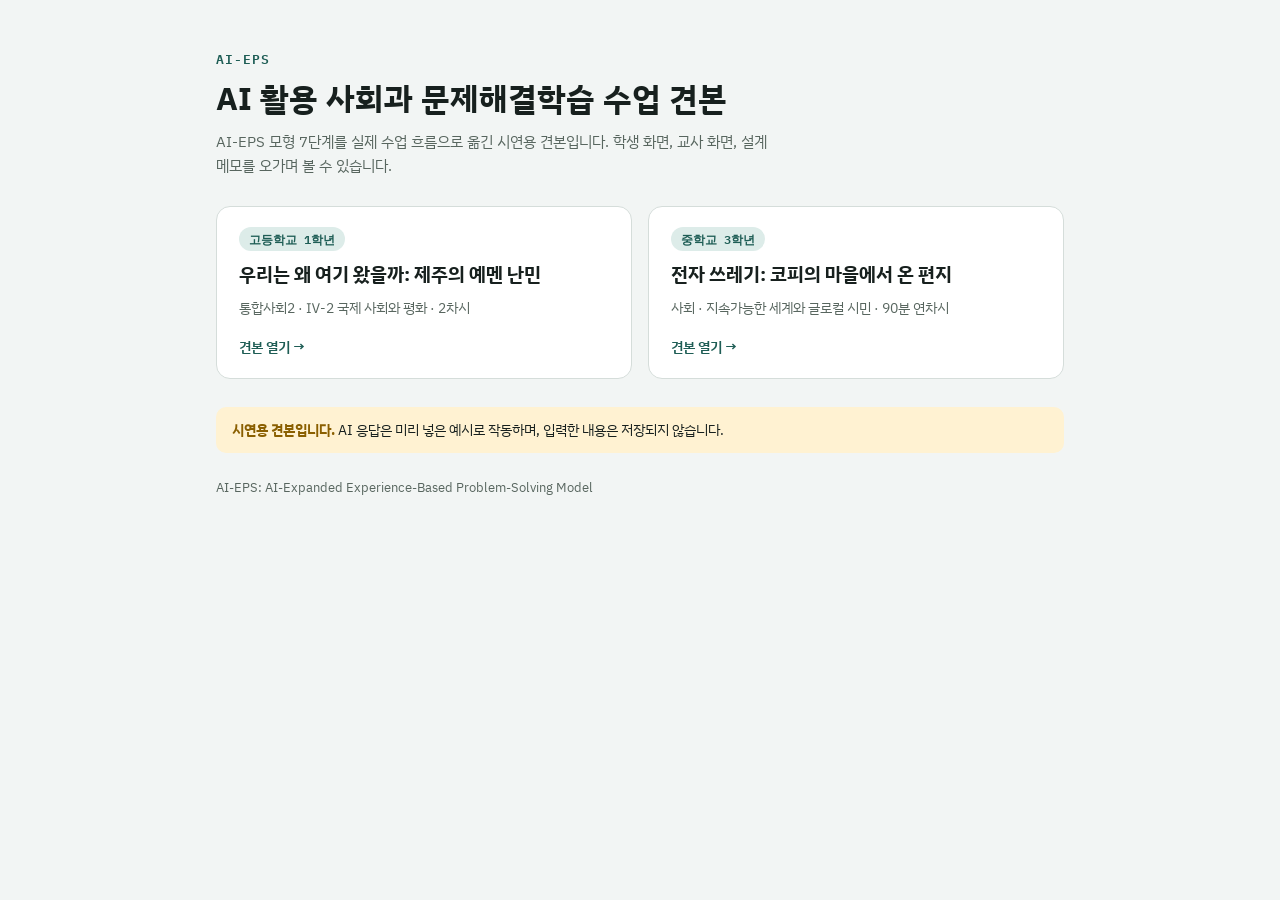
==== commit dd146ccc: "고등·중학교 견본을 폴더로 나누고 첫 화면 추가 - high/: 고등(제주 예멘 난민) 견본, 탭 제목의 (Copy) 삭제 - middle/: 중학교(전자 쓰레기) 견본 추가 - " ====
--- a/index.html
+++ b/index.html
@@ -1,1215 +1,66 @@
-<!doctype html><html><head><meta charset=utf8><meta name=viewport content="width=device-width,initial-scale=1,viewport-fit=cover"><style>:root{color-scheme:light;box-sizing:border-box;padding-top:env(safe-area-inset-top,0px);padding-bottom:env(safe-area-inset-bottom,0px)}html{scroll-padding-top:env(safe-area-inset-top,0px)}body{margin:0;padding:0;font:14px -apple-system,BlinkMacSystemFont,sans-serif;background:#fff;color:#000}img{max-width:100%}[hidden]:not([hidden=until-found i]){display:none!important}</style></head><body>
-<title>AI-EPS 제주 예멘 난민 수업 (Copy)</title>
-<meta name="claude:viewport-fit-sides" content="cover">
-<link rel="stylesheet" href="https://fonts.googleapis.com/css2?family=IBM+Plex+Sans+KR:wght@400;500;600;700&family=IBM+Plex+Mono:wght@400;500;600&display=swap">
+<!doctype html>
+<html lang="ko">
+<head>
+<meta charset="utf-8">
+<meta name="viewport" content="width=device-width,initial-scale=1">
+<title>AI-EPS 수업 견본</title>
+<link rel="stylesheet" href="https://fonts.googleapis.com/css2?family=IBM+Plex+Sans+KR:wght@400;500;600;700&family=IBM+Plex+Mono:wght@500;600&display=swap">
 <style>
-/* Layout: 상단 바(보기 전환·AI 응답 방식) 아래, 학생 보기는 단계 레일 + 작업 패널 2열. 좁은 화면에서는 레일이 가로 띠가 된다.
-   중학교 견본과 같은 토큰 체계를 쓰되, 고등 견본은 차시 구분(1/2·2/2)을 레일에 표시한다. */
 :root{
   --bg:#F2F5F4; --surface:#FFFFFF; --sunk:#E8EDEB; --ink:#17201E; --muted:#58665F; --line:#D5DDDA;
-  --accent:#1E5D55; --accent-ink:#FFFFFF; --accent-soft:#DDECE9;
-  --g:#2D7F4F; --g-bg:#E0F1E6; --y:#8A5F00; --y-solid:#D99A0B; --y-bg:#FFF2D2; --r:#B8342B; --r-bg:#FBE2DF; --off:#5F6C69; --off-bg:#E6EAE9;
-  --sea:#2C5B7A; --sea-bg:#E1ECF3;
+  --accent:#1E5D55; --accent-soft:#DDECE9; --y:#8A5F00; --y-bg:#FFF2D2;
   --sans:"IBM Plex Sans KR","Apple SD Gothic Neo","Malgun Gothic",system-ui,sans-serif;
-  --mono:"IBM Plex Mono",ui-monospace,"SFMono-Regular",Menlo,monospace;
+  --mono:"IBM Plex Mono",ui-monospace,Menlo,monospace;
+  color-scheme:light;
 }
 @media (prefers-color-scheme: dark){:root:not([data-theme="light"]){
   --bg:#101615; --surface:#18201E; --sunk:#141B19; --ink:#E4EBE9; --muted:#9AA9A4; --line:#2B3633;
-  --accent:#6CC2B5; --accent-ink:#0E1A18; --accent-soft:#1D3431;
-  --g:#6BCB92; --g-bg:#173325; --y:#F0BE4C; --y-solid:#E5A824; --y-bg:#352A10; --r:#F2867C; --r-bg:#3C1C19; --off:#93A19D; --off-bg:#222B29;
-  --sea:#8EC1E3; --sea-bg:#182A36; color-scheme:dark}}
+  --accent:#6CC2B5; --accent-soft:#1D3431; --y:#F0BE4C; --y-bg:#352A10; color-scheme:dark}}
 :root[data-theme="dark"]{
   --bg:#101615; --surface:#18201E; --sunk:#141B19; --ink:#E4EBE9; --muted:#9AA9A4; --line:#2B3633;
-  --accent:#6CC2B5; --accent-ink:#0E1A18; --accent-soft:#1D3431;
-  --g:#6BCB92; --g-bg:#173325; --y:#F0BE4C; --y-solid:#E5A824; --y-bg:#352A10; --r:#F2867C; --r-bg:#3C1C19; --off:#93A19D; --off-bg:#222B29;
-  --sea:#8EC1E3; --sea-bg:#182A36; color-scheme:dark}
+  --accent:#6CC2B5; --accent-soft:#1D3431; --y:#F0BE4C; --y-bg:#352A10; color-scheme:dark}
 *{box-sizing:border-box}
-body{background:var(--bg);color:var(--ink);font-family:var(--sans);font-size:15px;line-height:1.6}
-body::before{content:"";position:fixed;inset:0 0 auto;height:env(safe-area-inset-top,0px);z-index:10;background:var(--surface)}
-.wrap{padding-left:max(16px,env(safe-area-inset-left,0px));padding-right:max(16px,env(safe-area-inset-right,0px))}
-header{position:sticky;top:env(safe-area-inset-top,0px);z-index:5;background:var(--surface);border-bottom:1px solid var(--line)}
-.hbar{display:flex;flex-wrap:wrap;align-items:center;gap:10px 18px;padding-block:12px;max-width:1260px;margin:0 auto}
-.brand{display:flex;align-items:baseline;gap:10px;margin-right:auto;flex-wrap:wrap;min-width:0}
-.brand b{font-size:19px;letter-spacing:.02em}
-.brand span{color:var(--muted);font-size:13px}
-.seg{display:flex;gap:4px;background:var(--sunk);padding:4px;border-radius:10px;flex-wrap:wrap}
-.seg button{border:0;background:transparent;color:var(--muted);font:600 13.5px var(--sans);padding:6px 12px;border-radius:7px;cursor:pointer}
-.seg button[aria-pressed="true"]{background:var(--surface);color:var(--ink);box-shadow:0 1px 2px rgba(0,0,0,.08)}
-.aimode{display:flex;align-items:center;gap:8px;font-size:12.5px;color:var(--muted)}
-.aimode .seg button{font-size:12.5px;padding:4px 10px}
-main{max-width:1260px;margin:0 auto;padding-block:20px 60px}
-button{font-family:var(--sans)}
-button:focus-visible,input:focus-visible,textarea:focus-visible,select:focus-visible,a:focus-visible{outline:2px solid var(--accent);outline-offset:2px}
-a{color:var(--accent)}
+body{margin:0;background:var(--bg);color:var(--ink);font-family:var(--sans);font-size:15px;line-height:1.6}
+main{max-width:880px;margin:0 auto;padding:48px 16px 64px}
+.brand{font:600 13px var(--mono);letter-spacing:.08em;color:var(--accent);margin:0 0 8px}
+h1{font-size:clamp(24px,4vw,32px);line-height:1.3;margin:0 0 10px;text-wrap:balance}
+.lead{color:var(--muted);margin:0 0 28px;max-width:62ch}
+.cards{display:grid;grid-template-columns:repeat(auto-fit,minmax(280px,1fr));gap:16px}
+a.card{display:flex;flex-direction:column;gap:10px;background:var(--surface);border:1px solid var(--line);border-radius:14px;padding:20px 22px;color:inherit;text-decoration:none;transition:border-color .15s,box-shadow .15s}
+a.card:hover{border-color:var(--accent);box-shadow:0 0 0 2px var(--accent-soft)}
+a.card:focus-visible{outline:2px solid var(--accent);outline-offset:2px}
+.level{align-self:flex-start;font:600 12px var(--mono);color:var(--accent);background:var(--accent-soft);border-radius:999px;padding:2px 10px}
+.card h2{margin:0;font-size:19px;line-height:1.4}
+.card p{margin:0;color:var(--muted);font-size:14px}
+.go{margin-top:auto;padding-top:6px;font-weight:600;color:var(--accent);font-size:14px}
+.note{margin-top:28px;background:var(--y-bg);color:var(--ink);border-radius:10px;padding:12px 16px;font-size:13.5px}
+.note b{color:var(--y)}
+footer{margin-top:24px;font-size:12.5px;color:var(--muted)}
+</style>
+</head>
+<body>
+<main>
+  <p class="brand">AI-EPS</p>
+  <h1>AI 활용 사회과 문제해결학습 수업 견본</h1>
+  <p class="lead">AI-EPS 모형 7단계를 실제 수업 흐름으로 옮긴 시연용 견본입니다. 학생 화면, 교사 화면, 설계 메모를 오가며 볼 수 있습니다.</p>
 
-.student{display:grid;grid-template-columns:240px minmax(0,1fr);gap:20px;align-items:start}
-.rail{position:sticky;top:calc(env(safe-area-inset-top,0px) + 76px);display:flex;flex-direction:column;gap:4px}
-.rail .who{font-size:12.5px;color:var(--muted);padding:0 4px 8px;line-height:1.5}
-.rail .who b{color:var(--ink);font-size:13.5px}
-.session{font:600 11px var(--mono);letter-spacing:.08em;color:var(--muted);padding:10px 10px 2px;text-transform:uppercase}
-.step{display:grid;grid-template-columns:26px 1fr;gap:2px 10px;align-items:center;text-align:left;width:100%;border:1px solid transparent;background:transparent;border-radius:10px;padding:7px 10px;cursor:pointer;color:var(--ink)}
-.step .n{grid-row:span 2;width:26px;height:26px;border-radius:50%;display:grid;place-items:center;font:600 13px var(--mono);background:var(--sunk);color:var(--muted)}
-.step .t{font-weight:600;font-size:13.5px;line-height:1.35}
-.step .s{font-size:12px;color:var(--muted);display:flex;gap:6px;align-items:center;flex-wrap:wrap}
-.step[aria-current="step"]{background:var(--surface);border-color:var(--line)}
-.step[aria-current="step"] .n{background:var(--accent);color:var(--accent-ink)}
-.step.done .n{background:var(--accent-soft);color:var(--accent)}
-.step:disabled{opacity:.45;cursor:not-allowed}
-.chip{display:inline-flex;align-items:center;gap:5px;font:600 11px var(--mono);letter-spacing:.04em;padding:2px 7px;border-radius:999px;white-space:nowrap}
-.chip::before{content:"";width:7px;height:7px;border-radius:50%;background:currentColor}
-.chip.Y{background:var(--y-bg);color:var(--y)} .chip.N{background:var(--off-bg);color:var(--off)} .chip.R{background:var(--r-bg);color:var(--r)} .chip.G{background:var(--g-bg);color:var(--g)}
+  <div class="cards">
+    <a class="card" href="./high/">
+      <span class="level">고등학교 1학년</span>
+      <h2>우리는 왜 여기 왔을까: 제주의 예멘 난민</h2>
+      <p>통합사회2 · Ⅳ-2 국제 사회와 평화 · 2차시</p>
+      <span class="go">견본 열기 →</span>
+    </a>
+    <a class="card" href="./middle/">
+      <span class="level">중학교 3학년</span>
+      <h2>전자 쓰레기: 코피의 마을에서 온 편지</h2>
+      <p>사회 · 지속가능한 세계와 글로컬 시민 · 90분 연차시</p>
+      <span class="go">견본 열기 →</span>
+    </a>
+  </div>
 
-.panel{background:var(--surface);border:1px solid var(--line);border-radius:14px;padding:22px clamp(16px,3vw,28px);min-width:0}
-.stage-head{display:flex;flex-wrap:wrap;gap:8px 12px;align-items:center;margin-bottom:6px}
-.stage-head h2{margin:0;font-size:22px;text-wrap:balance;line-height:1.3}
-.stage-def{color:var(--muted);margin:0 0 14px;max-width:70ch}
-.ws{font:500 11.5px var(--mono);color:var(--muted);border:1px solid var(--line);border-radius:5px;padding:1px 6px;white-space:nowrap}
-.mins{font:600 12px var(--mono);color:var(--muted)}
-.signal{display:flex;gap:12px;align-items:flex-start;border-radius:10px;padding:12px 14px;margin-bottom:18px;font-size:14px}
-.signal.Y{background:var(--y-bg)} .signal.N{background:var(--off-bg)}
-.signal strong{display:block}
-.signal .lamp{flex:none;display:flex;flex-direction:column;gap:3px;padding:4px;border-radius:6px;background:#1c2422}
-.lamp i{width:9px;height:9px;border-radius:50%;background:#3b4542;display:block}
-.signal.Y .lamp i:nth-child(2){background:#F2B32A}
-
-.flow{display:flex;flex-wrap:wrap;gap:6px;margin:0 0 18px;list-style:none;padding:0}
-.flow li{font-size:12.5px;padding:4px 10px;border-radius:999px;border:1px solid var(--line);color:var(--muted)}
-.flow li.now{border-color:var(--accent);color:var(--accent);font-weight:600}
-.flow li.ok{background:var(--accent-soft);border-color:transparent;color:var(--accent)}
-
-.block{border-top:1px solid var(--line);padding-top:16px;margin-top:18px}
-.block.first{border:0;margin:0;padding:0}
-.block h3{font-size:16px;margin:0 0 4px;display:flex;gap:8px;align-items:center;flex-wrap:wrap;text-wrap:balance}
-.block .hint{color:var(--muted);font-size:13.5px;margin:0 0 12px;max-width:72ch}
-.locked>.lockbody{opacity:.38;pointer-events:none;user-select:none}
-.lockmsg{display:flex;gap:8px;align-items:center;font-size:13px;color:var(--muted);background:var(--sunk);border-radius:8px;padding:8px 12px;margin-bottom:10px;flex-wrap:wrap}
-.lockmsg::before{content:"";width:12px;height:12px;border:2px solid currentColor;border-radius:3px;flex:none}
-
-.gate{display:flex;flex-wrap:wrap;gap:8px 12px;align-items:center;border:1px dashed var(--y-solid);background:var(--y-bg);border-radius:10px;padding:10px 14px;font-size:13.5px;margin-top:12px}
-.gate b{color:var(--y)}
-.gate.ok{border-style:solid;border-color:transparent;background:var(--g-bg)}
-.gate.ok b{color:var(--g)}
-.gate.req{border-color:var(--r);background:var(--r-bg)}
-.gate.req b{color:var(--r)}
-
-.letter{background:var(--sunk);border-radius:12px;padding:16px 18px;font-size:14.5px;max-width:72ch}
-.letter p{margin:0 0 8px}
-.letter p:last-child{margin:0}
-.letter .from{font-size:12.5px;color:var(--muted);margin-bottom:8px}
-
-.list{display:flex;flex-direction:column;gap:6px;margin:0 0 10px;padding:0;list-style:none}
-.list li{display:flex;gap:10px;align-items:flex-start;background:var(--sunk);border-radius:8px;padding:8px 10px;font-size:14px}
-.casebox .tag{font-size:12px;font-weight:600;color:var(--accent);background:var(--accent-soft);border-radius:5px;padding:1px 7px;white-space:nowrap;margin-right:4px}
-.list li .tag{flex:none;font-size:12px;font-weight:600;color:var(--accent);background:var(--accent-soft);border-radius:5px;padding:1px 7px;white-space:nowrap}
-.list li .tag.off{color:var(--off);background:var(--off-bg)}
-.list li .txt{flex:1;min-width:0}
-.list li .x{flex:none;border:0;background:transparent;color:var(--muted);cursor:pointer;font-size:13px}
-.aft{font:600 11px var(--mono);color:var(--y);background:var(--y-bg);border-radius:4px;padding:1px 6px;margin-left:6px;white-space:nowrap}
-.addrow{display:flex;gap:8px;flex-wrap:wrap;align-items:center}
-.addrow input,.addrow select{flex:1 1 180px;min-width:0}
-.addrow select.narrow{flex:0 1 170px}
-input[type=text],textarea,select{font:inherit;font-size:14px;color:var(--ink);background:var(--surface);border:1px solid var(--line);border-radius:8px;padding:8px 10px;width:100%}
-textarea{min-height:76px;resize:vertical;field-sizing:content}
-textarea[readonly],input[readonly]{background:var(--sunk);color:var(--muted)}
-.btn{border:1px solid var(--line);background:var(--surface);color:var(--ink);font-weight:600;font-size:14px;padding:8px 14px;border-radius:8px;cursor:pointer;white-space:nowrap}
-.btn.sm{font-size:12.5px;padding:4px 10px}
-.btn.primary{background:var(--accent);border-color:var(--accent);color:var(--accent-ink)}
-.btn.warn{border-color:var(--r);color:var(--r)}
-.btn:disabled{opacity:.45;cursor:not-allowed}
-.demo-btn{border:1px dashed var(--line);background:transparent;color:var(--muted);border-radius:6px;padding:3px 9px;font-size:12px;cursor:pointer}
-.row{display:flex;gap:8px;flex-wrap:wrap;align-items:center;margin-top:10px}
-.seal{font:500 12px var(--mono);color:var(--accent);background:var(--accent-soft);padding:2px 8px;border-radius:6px}
-.small{font-size:12.5px;color:var(--muted)}
-.timer{font:600 13px var(--mono);padding:3px 9px;border-radius:6px;background:var(--sunk);color:var(--ink);font-variant-numeric:tabular-nums}
-.timer.low{background:var(--y-bg);color:var(--y)}
-.grid2{display:grid;grid-template-columns:repeat(auto-fit,minmax(260px,1fr));gap:12px}
-.field{display:flex;flex-direction:column;gap:4px;min-width:0}
-.field>label,.field>.lab{font-size:13px;font-weight:600}
-
-.chat{display:flex;flex-direction:column;gap:10px;background:var(--sunk);border-radius:12px;padding:14px;max-height:400px;overflow:auto;margin-bottom:10px}
-.msg{max-width:80%;padding:9px 13px;border-radius:12px;font-size:14px;white-space:pre-wrap}
-.msg.me{align-self:flex-end;background:var(--accent);color:var(--accent-ink);border-bottom-right-radius:3px}
-.msg.ai{align-self:flex-start;background:var(--surface);border:1px solid var(--line);border-bottom-left-radius:3px;user-select:none}
-.msg.ai.flag{border-color:var(--r);background:var(--r-bg)}
-.msg.sys{align-self:center;background:transparent;color:var(--muted);font-size:12.5px;padding:2px;text-align:center}
-.msg .who{display:flex;gap:8px;align-items:center;font-size:12px;font-weight:600;color:var(--muted);margin-bottom:2px}
-.msg .rep{margin-left:auto;border:0;background:transparent;color:var(--muted);font-size:11.5px;cursor:pointer;padding:0 2px;text-decoration:underline}
-.persona{display:flex;gap:12px;align-items:center;margin-bottom:10px;font-size:13.5px;flex-wrap:wrap}
-.persona .av{flex:none;width:38px;height:38px;border-radius:50%;background:var(--sea-bg);color:var(--sea);display:grid;place-items:center;font-weight:700}
-.persona>div{flex:1 1 220px;min-width:0}
-.persona em{font-style:normal;color:var(--muted);display:block;font-size:12.5px}
-.thinking{color:var(--muted);font-style:italic}
-
-.tablewrap{overflow-x:auto;border:1px solid var(--line);border-radius:10px}
-table{border-collapse:collapse;width:100%;font-size:13.5px}
-.tablewrap table{min-width:680px}
-th,td{text-align:left;padding:8px 10px;border-bottom:1px solid var(--line);vertical-align:top}
-th{background:var(--sunk);font-weight:600;font-size:12.5px;color:var(--muted);white-space:nowrap}
-tr:last-child td{border-bottom:0}
-td select,td input[type=text],td textarea{font-size:13px;padding:5px 7px}
-td textarea{min-height:58px}
-.ai-ans{user-select:none;white-space:pre-wrap;font-size:13px}
-.ai-ans .srcs{display:block;color:var(--muted);margin-top:4px;font-size:12px}
-.checks{display:flex;flex-direction:column;gap:3px;font-size:12.5px}
-.checks label{display:flex;gap:6px;align-items:flex-start}
-.checks input{margin-top:3px}
-.num{font-family:var(--mono);font-variant-numeric:tabular-nums}
-.judge{display:flex;gap:4px;flex-wrap:wrap}
-.judge button{border:1px solid var(--line);background:var(--surface);color:var(--ink);border-radius:7px;padding:4px 9px;font-size:13px;cursor:pointer;font-weight:600}
-.judge button[aria-pressed="true"]{background:var(--accent);border-color:var(--accent);color:var(--accent-ink)}
-
-.cards{display:grid;grid-template-columns:repeat(auto-fit,minmax(250px,1fr));gap:10px}
-.fact{border:1px solid var(--line);border-radius:10px;padding:11px 13px;display:flex;flex-direction:column;gap:4px;font-size:13.5px}
-.fact .no{font:600 12px var(--mono);color:var(--sea)}
-.fact .src{font-size:11.5px;color:var(--muted);margin-top:auto;padding-top:4px}
-.fact p{margin:0}
-
-.story{border:1px solid var(--line);border-radius:12px;padding:14px 16px;user-select:none;max-width:78ch}
-.story.sel{border-color:var(--accent);box-shadow:0 0 0 2px var(--accent-soft)}
-.story h4{margin:0 0 6px;font-size:15px;display:flex;gap:8px;align-items:center;flex-wrap:wrap}
-.story p{margin:0 0 8px;font-size:14px;line-height:1.75}
-.story p:last-child{margin:0}
-.scen-l{font:600 12px var(--mono);color:var(--accent);letter-spacing:.04em}
-.when{font:600 11.5px var(--mono);border-radius:5px;padding:1px 7px;background:var(--sea-bg);color:var(--sea)}
-.stories{display:flex;flex-direction:column;gap:12px}
-
-.redbox{margin-top:6px;border-radius:8px;padding:7px 11px;font-size:12.5px;display:flex;flex-wrap:wrap;gap:6px 12px;align-items:center}
-.redbox.ok{background:var(--g-bg);color:var(--g)}
-.redbox.warn{background:var(--y-bg);color:var(--y)}
-.redbox.red{background:var(--r-bg);color:var(--r)}
-.redbox.idle{background:var(--sunk);color:var(--muted)}
-.meter{flex:1 1 100px;height:6px;border-radius:3px;background:var(--line);overflow:hidden;min-width:80px}
-.meter i{display:block;height:100%;background:currentColor}
-.redbox b{font-family:var(--mono)}
-.warnline{font-size:13px;background:var(--y-bg);color:var(--y);border-radius:8px;padding:7px 11px;margin-top:8px}
-.warnline.r{background:var(--r-bg);color:var(--r)}
-
-.pend{display:flex;flex-direction:column;gap:2px;border:1px dashed var(--line);border-radius:10px;padding:10px 14px;margin-top:10px;font-size:13.5px;color:var(--muted)}
-.pend b{color:var(--ink);font-size:13.5px}
-.exbox{background:var(--y-bg);border-radius:10px;padding:10px 14px;margin-top:10px;font-size:13.5px}
-.exbox ul{margin:6px 0 0;padding-left:18px}
-.exbox li{margin-bottom:3px}
-.casebox{border:1px solid var(--line);border-radius:12px;padding:14px 16px;background:var(--sunk);max-width:78ch}
-.casebox h4{margin:0 0 4px;font-size:15px}
-.casebox p{margin:0 0 6px;font-size:14px}
-.corebox{background:var(--accent-soft);border-radius:10px;padding:10px 14px;font-size:14.5px}
-.corebox .small{display:block}
-.links{display:flex;flex-direction:column;gap:6px;margin:0 0 10px;padding:0;list-style:none}
-.links li{display:flex;gap:8px;align-items:center;flex-wrap:wrap;background:var(--sunk);border-radius:8px;padding:7px 10px;font-size:13.5px}
-.links .arr{font:600 14px var(--mono);color:var(--accent)}
-.root{font:600 11px var(--mono);color:var(--accent-ink);background:var(--accent);border-radius:4px;padding:1px 6px}
-.scorebtns{display:flex;gap:3px}
-.scorebtns button{width:32px;height:30px;border:1px solid var(--line);background:var(--surface);color:var(--ink);border-radius:6px;font:600 13px var(--mono);cursor:pointer}
-.scorebtns button[aria-pressed="true"]{background:var(--accent);border-color:var(--accent);color:var(--accent-ink)}
-.opts{display:flex;flex-wrap:wrap;gap:6px}
-.opt{border:1px solid var(--line);background:var(--surface);color:var(--ink);border-radius:8px;padding:7px 12px;font-size:13.5px;cursor:pointer;text-align:left}
-.opt[aria-pressed="true"]{border-color:var(--accent);background:var(--accent-soft);color:var(--ink);font-weight:600}
-.opt small{display:block;font-weight:400;color:var(--muted);font-size:12px}
-.chain{list-style:none;margin:0;padding:0;display:flex;flex-direction:column;gap:6px}
-.chain li{display:grid;grid-template-columns:110px minmax(0,1fr);gap:10px;font-size:13.5px;background:var(--sunk);border-radius:8px;padding:8px 10px}
-.chain li b{font-size:12.5px;color:var(--accent)}
-.peer{border:1px solid var(--line);border-radius:12px;padding:12px 14px;display:flex;flex-direction:column;gap:8px}
-.peer h4{margin:0;font-size:15px}
-.nextbar{display:flex;flex-wrap:wrap;gap:6px 14px;align-items:center;justify-content:flex-end;border-top:1px solid var(--line);margin-top:22px;padding-top:14px}
-.demo-hint{border:1px dashed var(--line);border-radius:6px;padding:2px 8px}
-
-/* teacher */
-.teacher{display:grid;gap:18px}
-.tgrid{display:grid;grid-template-columns:minmax(0,1.45fr) minmax(0,1fr);gap:18px;align-items:start}
-.tcol{display:grid;gap:18px;min-width:0}
-.sec-title{font-size:12.5px;font-weight:600;letter-spacing:.06em;color:var(--muted);margin:0 0 10px;text-transform:uppercase}
-.gates{display:flex;gap:6px;flex-wrap:wrap}
-.gates button{border:1px solid var(--line);background:var(--surface);color:var(--ink);border-radius:8px;padding:6px 11px;font-weight:600;cursor:pointer;font-size:13.5px}
-.gates button.open{background:var(--accent-soft);border-color:transparent;color:var(--accent)}
-.prog td{text-align:center;padding:6px 4px}
-.prog td:first-child,.prog th:first-child{text-align:left;padding-left:10px}
-.cell{display:inline-block;width:22px;height:22px;border-radius:5px;font:500 11px/22px var(--mono);text-align:center}
-.cell.d{background:var(--accent-soft);color:var(--accent)} .cell.w{background:var(--sunk);color:var(--muted)} .cell.p{background:var(--y-bg);color:var(--y)} .cell.f{background:var(--r-bg);color:var(--r)}
-.review{border:1px solid var(--line);border-radius:10px;padding:10px 12px;display:flex;flex-direction:column;gap:6px}
-.review h4{margin:0;font-size:14px;display:flex;gap:8px;align-items:center;flex-wrap:wrap}
-.review ul{margin:0;padding-left:18px;font-size:13px}
-.review .row{margin-top:2px}
-.ck{font-size:12.5px;display:flex;flex-direction:column;gap:2px}
-.ck span::before{content:"";display:inline-block;width:8px;height:8px;border-radius:50%;margin-right:6px;background:var(--off)}
-.ck .y::before{background:var(--g)} .ck .n::before{background:var(--y-solid)}
-.revrow{display:grid;grid-template-columns:minmax(0,1fr) auto;gap:8px;align-items:center;padding:8px 0;border-bottom:1px solid var(--line);font-size:13.5px}
-.revrow:last-child{border:0}
-.revrow .small{display:block}
-.flags{display:flex;flex-direction:column;gap:8px}
-.flag{border-left:3px solid var(--r);background:var(--r-bg);border-radius:0 8px 8px 0;padding:9px 12px;font-size:13.5px}
-.flag.y{border-color:var(--y-solid);background:var(--y-bg)}
-.flag.done{border-color:var(--line);background:var(--sunk);color:var(--muted)}
-.flag b{display:block}
-.log{font:12.5px/1.55 var(--mono);display:flex;flex-direction:column;gap:2px;max-height:360px;overflow:auto}
-.log div{display:grid;grid-template-columns:44px 30px minmax(0,1fr);gap:8px;padding:3px 6px;border-radius:5px}
-.log div:nth-child(odd){background:var(--sunk)}
-.log .k-seal{color:var(--accent)} .log .k-ai{color:var(--y)} .log .k-red,.log .k-report{color:var(--r)} .log .k-open{color:var(--g)} .log .k-help{color:var(--sea)}
-.evalt td:last-child{white-space:nowrap}
-.evalt td{font-size:13px}
-.ind{font:600 12px var(--mono)}
-.ind.y{color:var(--g)} .ind.n{color:var(--y)} .ind.u{color:var(--off)}
-
-/* plan */
-.plan{display:grid;gap:18px}
-.plan h2{margin:0 0 8px;font-size:19px;text-wrap:balance}
-.plan p{max-width:74ch;margin:0 0 10px}
-.plan ul{margin:0;padding-left:20px;max-width:78ch}
-.plan li{margin-bottom:5px}
-.prompt{white-space:pre-wrap;font:12.5px/1.6 var(--mono);background:var(--sunk);border-radius:10px;padding:12px 14px;max-height:280px;overflow:auto;margin:6px 0 0}
-details.pd{border-top:1px solid var(--line);padding:10px 0}
-details.pd summary{cursor:pointer;font-weight:600}
-.issue{display:grid;grid-template-columns:auto minmax(0,1fr);gap:4px 10px;padding:9px 0;border-bottom:1px solid var(--line);font-size:14px}
-.issue:last-child{border:0}
-.issue .k{font:600 11px var(--mono);border-radius:4px;padding:2px 6px;align-self:start;white-space:nowrap}
-.issue .k.fix{background:var(--r-bg);color:var(--r)} .issue .k.chk{background:var(--y-bg);color:var(--y)} .issue .k.app{background:var(--sea-bg);color:var(--sea)}
-
-@media (max-width:900px){
-  .student{grid-template-columns:minmax(0,1fr)}
-  .rail{position:static;flex-direction:row;overflow-x:auto;padding-bottom:4px;align-items:stretch}
-  .rail .who,.session{display:none}
-  .step{min-width:170px}
-  .tgrid{grid-template-columns:minmax(0,1fr)}
-  .msg{max-width:92%}
-  .chain li{grid-template-columns:minmax(0,1fr);gap:2px}
-}
-@media (prefers-reduced-motion:no-preference){.step,.btn,.opt,.story{transition:background .15s,border-color .15s,box-shadow .15s}}
-
-/* 2단계 기사·문항·삶 잇기 (중학교 견본과 같은 짜임) */
-.facts{display:grid;grid-template-columns:repeat(auto-fit,minmax(270px,1fr));gap:12px}
-.article{border:1px solid var(--line);border-radius:12px;padding:14px 16px;display:flex;flex-direction:column;gap:7px;min-width:0}
-.article .atag{font:600 11.5px var(--mono);color:var(--sea);letter-spacing:.03em}
-.article h4{margin:0;font-size:15.5px;line-height:1.4;text-wrap:balance}
-.article p{margin:0;font-size:14px;line-height:1.75}
-.article .note{font-size:12.5px;color:var(--muted);border-top:1px dashed var(--line);padding-top:7px;line-height:1.65}
-.article .src{font-size:12px;color:var(--muted);margin-top:auto;padding-top:6px;display:flex;flex-direction:column;gap:2px}
-.article .src a{overflow-wrap:anywhere}
-.qa{margin:0;padding:0;list-style:none;display:flex;flex-direction:column;gap:10px;counter-reset:q}
-.qa li{counter-increment:q;display:flex;flex-direction:column;gap:6px;background:var(--sunk);border-radius:10px;padding:10px 12px}
-.qa-q{display:flex;gap:8px;align-items:baseline;flex-wrap:wrap;font-size:14px}
-.qa-q::before{content:counter(q);font:600 12px var(--mono);color:var(--muted)}
-.qa-type{font:600 11px var(--mono);color:var(--accent);background:var(--accent-soft);border-radius:4px;padding:1px 6px}
-.ox{display:flex;gap:6px;align-items:center;flex-wrap:wrap}
-.ox button{width:44px;height:36px;border-radius:8px;border:1px solid var(--line);background:var(--surface);color:var(--ink);font:700 16px var(--mono);cursor:pointer}
-.ox button[aria-pressed="true"]{background:var(--accent);border-color:var(--accent);color:var(--accent-ink)}
-.qa-fb{font-size:13px;padding:3px 8px;border-radius:6px}
-.qa-fb.ok{background:var(--g-bg);color:var(--g)} .qa-fb.no{background:var(--y-bg);color:var(--y)}
-.fiction{border:1px dashed var(--line);border-radius:10px;padding:12px 14px;font-size:14px}
-.fiction ul{margin:8px 0 0;padding-left:18px}
-.fiction li{margin-bottom:3px}
-.fic-tag{font:600 11px var(--mono);color:var(--off);background:var(--off-bg);border-radius:4px;padding:1px 6px;margin-right:6px}
-.life{display:flex;flex-direction:column;gap:14px}
-.life section{display:grid;grid-template-columns:28px minmax(0,1fr);gap:10px;align-items:start}
-.life section>div{display:flex;flex-direction:column;gap:5px;min-width:0}
-.life-n{width:28px;height:28px;border-radius:50%;background:var(--accent-soft);color:var(--accent);display:grid;place-items:center;font:600 13px var(--mono)}
-/* 4~6단계 */
-.casegrid{display:grid;grid-template-columns:repeat(auto-fit,minmax(260px,1fr));gap:10px}
-.casegrid .casebox{display:flex;flex-direction:column;gap:6px}
-.altform{display:grid;grid-template-columns:minmax(0,2fr) minmax(0,1.5fr) minmax(0,1fr) auto;gap:8px}
-.simwarn{display:inline-block;margin-top:3px;font-size:12.5px;color:var(--y);background:var(--y-bg);border-radius:5px;padding:1px 7px}
-.chips{display:flex;flex-wrap:wrap;gap:6px;margin-top:8px}
-.chipbtn{border:1px solid var(--line);background:var(--surface);color:var(--ink);border-radius:999px;padding:4px 11px;font-size:13px;cursor:pointer}
-.exq{border-left:3px solid var(--accent);background:var(--sunk);border-radius:0 10px 10px 0;padding:10px 14px;margin-top:12px}
-.exq .altform{grid-template-columns:minmax(0,1fr) minmax(0,1.3fr) minmax(0,1.5fr) auto}
-.acttypes{display:grid;grid-template-columns:repeat(auto-fit,minmax(200px,1fr));gap:8px}
-.acttypes div{display:flex;flex-direction:column;gap:2px;background:var(--sunk);border-radius:8px;padding:8px 12px;font-size:14px}
-.propform{display:flex;flex-direction:column;border:1px solid var(--line);border-radius:10px;overflow:hidden}
-.pf{display:grid;grid-template-columns:130px minmax(0,1fr);border-bottom:1px solid var(--line);font-size:14px}
-.pf:last-child{border-bottom:0}
-.pf-k{background:var(--sunk);padding:10px 12px;font-weight:600;font-size:13px;color:var(--muted)}
-.pf>div{padding:10px 12px;display:flex;flex-direction:column;gap:4px;min-width:0}
-.pf-src{font:500 11px var(--mono);color:var(--accent);margin-top:2px}
-.pf-ul{margin:0;padding-left:18px}
-.legend{display:flex;flex-wrap:wrap;gap:10px;font-size:12.5px;color:var(--muted);margin-top:8px;align-items:center}
-.scale td,.scale th{text-align:center}
-.scale td:nth-child(2),.scale th:nth-child(2){text-align:left}
-.chain2{display:flex;flex-direction:column;margin:0;padding:0;list-style:none}
-.chain2 li{display:grid;grid-template-columns:120px minmax(0,1fr);gap:12px;padding:8px 0;border-bottom:1px dashed var(--line);font-size:14px}
-.chain2 li:last-child{border:0}
-.chain2 li>span:first-child{color:var(--muted);font-size:12.5px;font-weight:600}
-@media (max-width:900px){.altform,.exq .altform{grid-template-columns:minmax(0,1fr)}.pf{grid-template-columns:minmax(0,1fr)}.chain2 li{grid-template-columns:minmax(0,1fr);gap:2px}}
-</style>
-
-<header><div class="wrap"><div class="hbar">
-  <div class="brand"><b>AI-EPS</b><span>고1 통합사회2 · Ⅳ-2 국제 사회와 평화 · 우리는 왜 여기 왔을까: 제주의 예멘 난민</span></div>
-  <div class="aimode"><span id="aimode-label">AI 응답</span><div class="seg" role="group" aria-labelledby="aimode-label"><button id="m-demo" aria-pressed="true">미리 넣은 예시</button><button id="m-live" aria-pressed="false">실시간(Claude)</button></div></div>
-  <div class="seg" role="group" aria-label="보기 전환">
-    <button id="v-student" aria-pressed="true">학생 화면</button>
-    <button id="v-teacher" aria-pressed="false">교사 화면</button>
-    <button id="v-plan" aria-pressed="false">설계 메모</button>
-  </div>
-</div></div></header>
-
-<main class="wrap"><div id="app"></div></main>
-
-<script>
-(function(){
-"use strict";
-const $=s=>document.querySelector(s);
-const esc=s=>String(s??"").replace(/[&<>"']/g,c=>({"&":"&amp;","<":"&lt;",">":"&gt;",'"':"&quot;","'":"&#39;"}[c]));
-const now=()=>{const d=new Date();return String(d.getHours()).padStart(2,"0")+":"+String(d.getMinutes()).padStart(2,"0")+":"+String(d.getSeconds()).padStart(2,"0")};
-const hm=t=>t?t.slice(0,5):"";
-
-/* ================= 수업 구조 (지도안 4장 v5) ================= */
-const STAGES=[
- {n:1,ses:1,t:"AI 페르소나를 통한 사건 경험",g:"Y",tool:"유수프와의 대화",ws:"기록지 1-1~1-3",min:12,def:"유수프의 편지를 읽고, 모둠이 합의한 질문으로 페르소나와 두 차례 대화하며 사건을 재구성한다."},
- {n:2,ses:1,t:"사건의 배경 확인 및 문제 원인 탐색",g:"N",ws:"기록지 2-1~2-5",min:14,def:"선생님이 공개한 실제 사건 기사를 읽고 사실 확인 질문에 답한 뒤, 유수프의 이야기와 대조한다. 사건과 나의 삶을 잇고, AI 없이 원인을 추측해 모둠원이 한 개씩 맡을 원인 확인 질문을 4개 이상 만들어 봉인한다."},
- {n:3,ses:1,t:"검증을 통한 핵심 원인 도출",g:"Y",tool:"자료 탐색 도우미",ws:"기록지 3-1~3-3",min:14,def:"모둠원이 각자 맡은 원인 확인 질문으로 AI에게 정보와 출처를 얻고, 출처를 직접 확인해 수용·보류·불수용을 판정한다. 수용한 정보로 원인 간 관계를 그려 핵심 원인을 정한다."},
- {n:4,ses:2,t:"해결 대안 구상 및 보완",g:"Y",tool:"대안 검토 도우미",ws:"기록지 4-1~4-6",min:13,def:"공개된 유사 사례에서 아이디어를 얻고, 핵심 원인을 해결할 행위 주체별 대안을 3개 이상 만든다. AI의 강점·약점 피드백을 판단하고 비교표로 1순위 대안을 정한다."},
- {n:5,ses:2,t:"AI 시뮬레이션 기반 미래 시나리오 탐색",g:"Y",tool:"시나리오 생성기",ws:"기록지 5-1~5-5",min:12,def:"1순위 대안에 대한 이해관계자의 반응을 먼저 예측한다. AI가 보여 준 시나리오 A·B·C 가운데 가장 개연성 있는 것을 고르고, 이야기 속에서 새로운 문제를 찾는다."},
- {n:6,ses:2,t:"행동계획 수립 및 실행",g:"N",ws:"기록지 6-1~6-6",min:9,def:"새로운 문제의 수준을 진단하고 행동 유형을 고른다. 행동계획표에 대상·내용·방법·제출 경로와 실행 범위, 결과 확인 시점, 돌아갈 단계를 정한다. 제도 제안·요청이나 설득을 고른 모둠은 제안서를 쓴다[선택]."},
- {n:7,ses:2,t:"공유 및 성찰",g:"N",ws:"기록지 7-1~7-4",min:8,def:"문제 해결 과정을 공유 게시판에 올리고 다른 모둠 두 곳을 평가한다. 로그와 기록지를 보며 AI 활용을 성찰한다."}
-];
-const ROLES=["진행자","AI 입력자","모둠활동 점검자","개인활동지 점검자"];
-const NEED=()=>Math.max(3,ROSTER[1].length); /* 원인 수 = 질문 수 = 모둠원 수(최소 3) */
-const ROSTER={1:["지민","현우","서연","도윤"],2:["도윤","지민","현우","서연"]};
-const QTYPES=["경험·감정","이동 과정·제도","주변 사회의 반응"];
-const ACTORS=["국가","국제기구","비정부 기구","세계시민"];
-const CRIT=["실현 가능성","원인 해결 정도","이해관계자 수용성"];
-const LEVELS=["개인","학교·지역","제도·국가 간"];
-const ACTT=[{n:"제도 제안·요청",ex:"국민신문고 정책 제안, 기관 건의문"},{n:"설득",ex:"이해관계자에게 보내는 편지"},{n:"자기 실천",ex:"나와 우리 반이 직접 하는 일"}];
-const SCOPES=[{n:"수업 중 실행",d:"수업 시간 안에 실제로 해 본다"},{n:"실행 준비",d:"제출 직전 초안까지 만들고 6차시에 공유한다"},{n:"후속 탐구",d:"더 알아볼 것을 정리해 다음 탐구로 넘긴다"}];
-const BACK=["원인(2·3단계)","대안(4단계)","예측(5단계)"];
-const CHK6=["특정 국가·종교·집단을 낙인찍거나 일반화하는 표현이 없다","실명, 연락처 같은 개인정보가 들어 있지 않다"];
-const VERIFY=["출처가 실제로 있고 직접 접속했다","공공기관·언론 원문·교과서 같은 확인 가능한 자료다","수치·날짜가 원자료와 일치한다","자료 시점이 질문의 시점과 맞는다"];
-
-const LETTER=[
- "안녕. 나는 유수프야. 열아홉 살이고, 지금은 제주도에 있어.",
- "나는 예멘의 타이즈라는 도시에 살았어. 내전이 길어지면서 동네에 폭격이 잦아졌고, 나와 비슷한 나이의 남자들은 무장 세력에 끌려갈까 봐 늘 불안해했어. 대학에도 갈 수 없었어.",
- "결국 나는 가족과 헤어져 혼자 말레이시아로 갔어. 하지만 그곳에서도 오래 머물 수는 없었어. 그때 제주도에는 비자 없이 들어갈 수 있다는 이야기를 들었어. 겨우 돈을 모아 2018년 봄에 제주공항에 내렸어.",
- "처음에는 안전한 곳에 왔다는 생각에 마음이 놓였어. 그런데 얼마 지나지 않아 뉴스에 우리 이야기가 나오기 시작했고, 우리를 반대하는 사람도 많다는 걸 알게 됐어. 지금은 난민 신청서를 내고 결과를 기다리고 있어.",
- "나는 여기서 계속 지낼 수 있을까? 너희라면 나를 어떻게 생각할지 궁금해."
-];
-
-/* ---------- 2단계 실제 사건 기사: 원문을 확인하고 요약했다(2026. 10. 20. 확인) ---------- */
-const ARTICLES=[
- {tag:"기사 1 · 도착과 출도 제한",title:"말레이시아~제주 직항으로 들어온 예멘인, 섬 밖으로 나갈 수 없게 되다",
-  body:["2017년 12월 말레이시아 쿠알라룸푸르와 제주를 잇는 직항 노선이 생기면서 제주로 들어오는 예멘인이 크게 늘었다. 대부분 내전을 피해 먼저 말레이시아로 갔던 사람들이었다.","제주의 무사증 제도는 테러지원국 등 일부 나라를 뺀 외국인이 비자 없이 한 달 동안 머물 수 있게 한다. 법무부는 2018년 4월 30일 예멘인 난민 신청자가 제주 밖으로 나가지 못하게 했고(출도 제한), 6월 1일에는 예멘이 제주 무사증 입국 불허 국가에 추가되었다."],
-  note:"덧붙임: 2018년 6월 23일까지 무사증으로 제주에 들어온 예멘인은 561명이고, 그중 549명이 난민 인정을 신청하였다. 출도 제한은 신청자가 육지로 옮겨 가 불법 체류하는 것을 막으려는 조치였다. 정부가 일자리 연결을 서둘러 추진하자, 일자리가 1차 산업에 몰려 있는 제주에서 충분한 설명 없이 부담을 떠넘긴다는 불만이 나왔다.",
-  src:[{t:"뉴시스, 「말레이시아~제주 직항으로 입도 예멘인 급증」, 2018. 12. 14.",u:"https://www.newsis.com/view/NISX20181214_0000503315"},{t:"뉴시스, 「'예멘 난민'에 제주도민 갈등 '극심'…정부는 '나 몰라라'」, 2018. 6. 25.",u:"https://www.newsis.com/view/NISX20180625_0000345589"}]},
- {tag:"기사 2 · 엇갈린 여론",title:"예멘인 수용을 두고 갈라진 목소리",
-  body:["청와대 국민청원 게시판에는 예멘 난민 수용에 반대하는 글이 300건 넘게 올라왔고, 난민법 폐지를 요구하는 청원에는 40만 명 넘게 참여하였다. 일부 글은 범죄와 테러를 걱정하였다.","반면 개신교·천주교·불교·원불교 4대 종단의 이주·인권 단체는 근거 없는 소문이 혐오와 공포를 키운다고 우려하며 예멘 난민을 포용하자고 호소하였다.","6월 20일 제주를 뺀 전국 성인 500명을 대상으로 한 여론조사에서는 수용 반대가 49.1%, 찬성이 39.0%였다."],
-  note:"덧붙임: 같은 해 서울 도심에서는 예멘 난민 수용에 반대하는 집회와 찬성하는 집회가 함께 열렸다.",
-  src:[{t:"뉴시스, 「제주 예멘인 난민 사태…무사증 제도 개선되나」, 2018. 6. 28.",u:"https://mobile.newsis.com/view/NISX20180627_0000347915"},{t:"창비 통합사회2, 114쪽 탐색하기",u:""}]},
- {tag:"기사 3 · 심사 결과와 그 뒤",title:"484명 가운데 난민 인정 2명, 인도적 체류 412명",
-  body:["법무부는 출도가 제한되었던 예멘 난민 신청자 484명의 심사 결과를 발표하였다. 난민 인정 2명, 인도적 체류 허가 412명, 단순 불인정 56명, 직권 종료 14명이었다. 난민으로 인정된 2명은 후티 반군을 비판하는 기사를 써 납치·살해 협박을 받은 언론인으로, 박해 가능성이 높다고 판단되었다.","난민 인정자는 기초생활보장과 의료급여를 내국인과 같게 받고, 배우자와 미성년 자녀를 데려올 수 있다. 인도적 체류 허가자에게는 취업 활동 허가 말고는 이런 사회복지 혜택이 없다.","인도적 체류 허가로 머물 수 있는 기간은 한 번에 1년이 상한이다. 법무부는 세금 체납 같은 특별한 사정이 없으면 원칙적으로 1년씩 연장한다고 밝혔다."],
-  note:"덧붙임: 인도적 체류 허가자 가운데 276명이 2018년 말까지 제주를 떠났다(제주출입국·외국인청 백서 인용). 1994~2024년 심사를 마친 난민 신청 57,090건 가운데 난민으로 인정된 것은 1,544건(약 2.7%)이다.",
-  src:[{t:"제주출입국·외국인청, 「제주 예멘 난민신청자 심사 결과 최종 발표」, 2018. 12. 17.",u:"https://www.immigration.go.kr/bbs/immigration/214/438650/artclView.do"},{t:"뉴시스, 「제주 예멘 난민 인정자 2명…국내서 어떤 혜택 받나?」, 2018. 12. 14.",u:"https://www.newsis.com/view/NISX20181214_0000502977"},{t:"세계일보, 「'제주 예멘 난민' 사태 5년…그 많던 예멘인 어디 갔나」, 2023. 6. 10.",u:"https://www.segye.com/newsView/20230609519609"},{t:"머니투데이, 「31년째 '3%', 난민 인정률 낮은 이유」, 2025. 4. 21.",u:"https://www.mt.co.kr/society/2025/04/21/2025041514110329270"}]}
-];
-const QA=[
- {type:"text",q:"예멘인이 제주로 많이 들어올 수 있었던 제도와 교통의 변화 두 가지는 무엇인가요?",src:"1",a:"무사증 제도(비자 없이 한 달 체류), 2017년 12월 쿠알라룸푸르–제주 직항"},
- {type:"ox",q:"법무부는 2018년 4월 30일부터 예멘 난민 신청자가 제주 밖으로 나가지 못하게 했다.",src:"1",a:"O",why:"출도 제한 조치입니다."},
- {type:"ox",q:"2018년 6월 여론조사에서 예멘 난민 수용 찬성이 반대보다 많았다.",src:"2",a:"X",why:"반대 49.1%, 찬성 39.0%였습니다."},
- {type:"text",q:"484명 가운데 난민으로 인정된 사람은 몇 명이고, 어떤 이유로 인정되었나요?",src:"3",a:"2명. 후티 반군을 비판한 언론인으로 박해 가능성이 높다고 판단됨"},
- {type:"ox",q:"인도적 체류 허가자도 난민 인정자처럼 가족을 데려오고 기초생활보장을 받을 수 있다.",src:"3",a:"X",why:"취업 활동 허가 말고는 사회복지 혜택이 없습니다."},
- {type:"text",q:"인도적 체류 허가로 한 번에 머물 수 있는 기간의 상한은 얼마인가요?",src:"3",a:"1년(원칙적으로 1년씩 연장)"}
-];
-
-/* ---------- 교사 공개 도움 자료 ---------- */
-const HELP=[
- {k:"q1",stage:1,name:"유수프에게 물어볼 예시 질문"},
- {k:"art",stage:2,name:"실제 사건 기사 3건 (단계 시작 때 공개)"},
- {k:"q2",stage:2,name:"원인 탐색 질문 예시"},
- {k:"case",stage:4,name:"유사 사례 (순차 공개)",seq:true},
- {k:"alt",stage:4,name:"해결 대안 예시"},
- {k:"who",stage:5,name:"이해관계자 예시"}
-];
-const Q1_EX=["제주에 처음 도착했을 때 가장 먼저 무엇이 걱정됐어?","말레이시아에서 제주로 오기로 결정한 이유가 뭐야?","제주에서 지내면서 사람들의 반응은 어땠어?"];
-const Q2_EX=["예멘 난민 신청자는 심사를 기다리는 동안 제주 밖으로 이동할 수 있었는가? 왜 그렇게 정했는가?","2018년 제주 예멘 난민 신청자의 심사 결과는 어떻게 나뉘었는가?","인도적 체류 허가와 난민 인정은 체류 기간과 지원에서 어떻게 다른가?"];
-/* 4단계 유사 사례(10.20 조사). 사례 1은 교과서 120쪽(학급 전체 공개), 2~5는 난민 관련 실제 사례(막힌 모둠에 차례로 공개). 교과서 118·119쪽은 갈등·활동 중단 사례여서 4단계에서 뺐다. 수치는 수업 전 출처에서 다시 확인한다. */
-const CASES=[
- {title:"방문 봉사가 막히자 온라인 모금으로 바꾼 고등학교",actor:"세계시민",aim:"직접 갈 수 없는 상황",src:"창비 통합사회2, 120쪽 (청주일보, 2021. 2. 4.)",body:"2018년부터 미얀마의 한 초등학교에서 봉사해 온 충북의 한 고등학교는 감염병으로 현지에 갈 수 없게 되자, 동아리 중심의 크라우드 펀딩으로 물품을 마련하고 마스크와 가방을 만들어 국내 교육 단체를 통해 전달하였다.",ask:"세계시민이 직접 갈 수 없을 때 무엇을 바꾸었나?"},
- {title:"일자리를 열었지만 오래 이어지지 못한 제주의 취업 지원",actor:"국가 · 비정부 기구",aim:"생계와 일자리",src:"뉴시스, 2018. 6. 19·6. 20. / 서울신문, 2018. 7. 23.",body:"난민 신청자는 원래 신청 후 6개월이 지나야 일할 수 있다. 2018년 6월 법무부는 제주의 예멘 난민 신청자에게 1차 산업과 요식업에 한해 그 전에도 일할 수 있게 하였다. 제주출입국·외국인청은 취업 설명회를 열었고, 지역 단체는 통역을 도왔다. 지원 직후 382명이 일자리를 얻었지만 한 달여 뒤 154명(40.3%)이 일을 그만두거나 해고되었다. 대부분 한국어를 하지 못해 고용주와 소통하기 어려웠고, 어업·농업 일에 익숙하지 않았다.",ask:"일자리를 연 것만으로 부족했던 까닭은 무엇인가? 무엇을 함께 바꿔야 했을까?"},
- {title:"베네수엘라 이주민에게 10년 체류 지위를 준 콜롬비아",actor:"국가 · 국제기구",aim:"짧고 불안정한 체류",src:"NPR, 2021. 2. 9.",body:"2021년 2월 8일 콜롬비아 대통령은 유엔난민기구(UNHCR) 최고대표와 함께, 자국에 머무는 베네수엘라 이주민에게 10년 동안 머물 수 있는 임시 보호 지위를 주겠다고 발표하였다. 서류 없이 머물던 약 100만 명이 대상이었고, 지위를 얻으면 합법적으로 일하고 국가 보건 체계를 이용할 수 있다. 10년 뒤에는 거주 비자로 바꿀 길도 열어 두었다. 다만 등록하지 않은 사람은 추방될 수 있고, 정해진 날짜 전에 들어온 사람만 대상이 되었다.",ask:"짧게 자주 연장하는 체류와 길게 한 번에 주는 체류는 신청자의 삶을 어떻게 다르게 만들까?"},
- {title:"피란민 전체에 한꺼번에 보호를 준 유럽 연합",actor:"국제기구(유럽 연합)",aim:"심사와 인정, 한 나라에 몰리는 부담",src:"유럽 연합 이사회 결정 2022/382(2022. 3. 4.) / 유럽 연합 집행위원회 누리집 'Fleeing Ukraine: your rights in the EU'",body:"2022년 3월 4일 유럽 연합은 러시아의 침공을 피해 온 우크라이나인에게 '임시 보호'를 주기로 결정하였다. 2001년에 만든 제도를 처음으로 쓴 것이다. 임시 보호를 받은 사람은 체류 허가를 얻고, 머무는 회원국에서 일자리·주거·의료·교육을 이용할 수 있다. 2024년 기준 약 420만 명이 등록하였고, 보호 기간은 2027년 3월 4일까지 연장되었다.",ask:"한 사람씩 심사하는 방식과 무엇이 다른가? 여러 나라가 함께 결정한 까닭은 무엇일까?"},
- 
- {title:"빈방과 난민을 이어 준 베를린의 '난민 환영' 누리집",actor:"비정부 기구 · 세계시민",aim:"주거, 주민과 만날 기회",src:"The Local(독일), 2015. 9. 11.",body:"2014년 11월 베를린의 룸메이트들이 빈방에 말리 출신 난민을 들인 경험을 바탕으로 '난민 환영(Refugees Welcome)' 누리집을 열었다. 방을 나눌 사람과 난민이 각각 등록하면 단체가 서로 연결하고 만남을 주선한다. 집세는 고용 당국이 내거나 지인들의 소액 기부로 마련하였다. 2015년 9월까지 독일과 오스트리아에서 138명이 방을 얻었지만, 상근자가 두 명뿐이어서 더 많은 사람을 연결하기 어려웠다.",ask:"수용 시설이 아닌 이웃의 집에서 지내면 무엇이 달라질까? 이 방식의 한계는 무엇인가?"}
-];
-const ALT_EX=["(국가) 난민 심사를 기다리는 동안 일할 수 있는 조건을 여러 언어로 안내한다","(비정부 기구) 지역 단체가 한국어 교육과 일자리 연결을 돕는다","(세계시민) 확인된 자료로 난민 제도를 설명하는 카드뉴스를 만든다"];
-const WHO_EX=["난민 신청자","인도적 체류 허가자","아직 심사를 기다리는 신청자","제주 지역 주민","고용주(식당·어선·농장)","출입국 관리 공무원","지역 시민단체","예멘에 남은 가족","제주에 사는 다른 이주민"];
-
-/* ================= 상태 ================= */
-const S={
- view:"student",stage:1,open:3,live:false,
- ai:{1:false,3:false,4:false,5:false},req:{1:"",3:"",4:"",5:""},
- rev:{q1:{all:false,g:false,t:""},art:{all:false,g:false,t:""},q2:{all:false,g:false,t:""},case:{all:0,g:0,t:""},alt:{all:false,g:false,t:""},who:{all:false,g:false,t:""}},
- logs:[],alerts:[],evalSel:Array(8).fill(""),
- s1:{qs:[],qType:0,sealed:false,sealT:"",chat:[],phase:0,qs2:[],discuss:"",sealed2:false,sealT2:"",halted:false,deadline:null,first:true,turns:[]},
- s2:{qa:Array(6).fill(""),cls:{},life:{same:"",place:"",impact:"",act:""},guesses:[],vq:[]},
- s3:{sealed:false,sealT:"",rows:[],links:[],root:"",coreC:"",coreE:"",done:false},
- s4:{pinned:false,pinT:"",coreEdit:"",notes:CASES.map(()=>({changed:"",cant:"",idea:""})),alts:[],sealed:false,sealT:"",fb:null,first:null,improve:""},
- s5:{preds:[],sealed:false,sealT:"",scen:null,sum:{A:"",B:"",C:""},diff:{A:"",B:"",C:""},pick:"",why:"",whySaved:false,whyT:"",newp:""},
- s6:{level:"",types:[],typeWhy:"",scope:"",prop:{ask:"",reply:"",effect:""},plans:[{target:"",content:"",how:"",channel:""}],when:"",chk:[false,false],tok:false,tokT:"",tnote:"",back:[],resOpen:false,res:{what:"",same:"",back:"",why:""}},
- s7:{problem:"",peers:[],peer:{},note:{},chk:Array(10).fill(""),r1:"",r2:"",posted:false}
-};
-const helpVis=k=>{const r=S.rev[k];return k==="case"?Math.max(r.all,r.g):(r.all||r.g)};
-function helpAfter(k){if(k==="case")return Math.max(S.rev.case.all,S.rev.case.g)>1||helpVis("alt");return !!helpVis(k)}
-function log(stage,kind,text){S.logs.push({t:now(),stage,kind,text})}
-function alertAdd(stage,kind,text,ref){if(ref&&S.alerts.some(a=>a.ref===ref&&!a.done))return;S.alerts.push({id:S.alerts.length+1,t:now(),stage,kind,text,ref:ref||"",done:false})}
-
-/* ================= Red 탐지 ================= */
-function aiTexts(){
-  const o=[];S.s1.chat.forEach(m=>{if(m.r==="ai")o.push(m.x)});
-  S.s3.rows.forEach(r=>{if(r.ans)o.push(r.ans);if(r.fu)o.push(r.fu)});
-  if(S.s4.fb)S.s4.fb.forEach(f=>o.push(f.s.join(" ")+" "+f.w.join(" ")));
-  if(S.s5.scen)["A","B","C"].forEach(k=>o.push(S.s5.scen[k].story.join(" ")));
-  return o;
-}
-function grams(s){s=String(s).replace(/[\s.,!?·'"“”‘’()\-:;~…]/g,"");const g=new Set();for(let i=0;i+3<=s.length;i++)g.add(s.slice(i,i+3));return g}
-function overlapWith(txt,arr){const a=grams(txt||"");if(a.size<6)return null;let best=0;arr.forEach(t=>{const b=grams(t);let h=0;a.forEach(x=>{if(b.has(x))h++});best=Math.max(best,h/a.size)});return best}
-const overlap=txt=>overlapWith(txt,aiTexts());
-const caseTexts=()=>[...CASES.map(c=>c.title+" "+c.body),...ALT_EX];
-const maxOverlap={};
-function redHtml(id,val){
-  const v=overlap(val);
-  if(v===null)return `<div class="redbox idle" id="rb-${id}">재구성 점검: 문장을 더 쓰면 AI 응답과 겹치는 정도를 표시합니다.</div>`;
-  const p=Math.round(v*100),cls=v>=.6?"red":v>=.35?"warn":"ok";
-  const msg=v>=.6?"Red 의심 · AI 응답과 많이 겹칩니다. 선생님이 말로 설명해 보라고 할 수 있습니다.":v>=.35?"주의 · AI 표현이 많이 남아 있습니다. 우리 말로 다시 써 봅시다.":"우리 말로 정리한 문장입니다.";
-  return `<div class="redbox ${cls}" id="rb-${id}"><span>${msg}</span><span class="meter" aria-hidden="true"><i style="width:${p}%"></i></span><b>${p}%</b></div>`;
-}
-const FIELD={"s3-core":"핵심 원인 문장","s5-why":"시나리오 선택 이유","s5-newp":"새로운 문제","s4-improve":"1순위 대안과 보완 내용"};
-function fieldName(id){
-  if(FIELD[id])return FIELD[id];let x;
-  if((x=id.match(/^s3-sum-(\d+)/)))return `3-1 응답 핵심(질문 ${+x[1]+1})`;
-  if((x=id.match(/^s4-sum-(\d+)/)))return `4-4 강점·약점 요약(대안 ${+x[1]+1})`;
-  if((x=id.match(/^s5-sum-(\w)/)))return `5-3 눈에 띈 장면(${x[1]})`;
-  return id;
-}
-function checkRed(id,val,stage){const v=overlap(val);if(v===null)return;maxOverlap[id]=Math.max(maxOverlap[id]||0,v);if(v>=.6)alertAdd(stage,"red",`Red 의심 · ${fieldName(id)} · AI 응답 일치율 ${Math.round(v*100)}%`,"red-"+id)}
-const BIAS=/(예멘|무슬림|이슬람|아랍|중동|난민|외국)\s*(사람|인|애|놈)?\s*(들)?\s*(이라서|이니까|라서|은 원래|는 원래|은 다|는 다|들은 다|들은 원래)|원래 그런|다 그렇|종교 때문에|민족성|국민성/;
-const PI=/(\d{2,3}[-.\s]?\d{3,4}[-.\s]?\d{4})|([\w.+-]+@[\w-]+\.[\w.]+)/;
-
-/* ================= 미리 넣은 AI 응답 (시연용) ================= */
-const PERSONA_PRE="먼저 말해 둘게. 나는 실제 사건을 바탕으로 선생님이 만든 가상 인물이야. 내 이야기는 나중에 실제 자료와 꼭 비교해 줘.\n\n";
-const PERSONA=[
- [/해결|원인|어떻게 하면|어떻게 해야|정책|법을|제도를/, "나도 그게 궁금해. 너희가 알아봐 줄 수 있을까? 나는 내가 겪은 일만 말할 수 있어."],
- [/도착|처음|공항|첫날/, "제주공항에 내렸을 때는 바다 냄새가 나서 조금 신기했어. 그런데 아는 사람이 하나도 없었어. 같이 온 사람들과 표지판 사진을 찍어 번역기에 넣어 보면서 잘 곳을 찾았어. 그날 밤이 제일 길었던 것 같아."],
- [/가족|부모|엄마|아빠|동생/, "부모님과 여동생은 아직 예멘에 있어. 전화가 자주 끊겨서 목소리를 못 듣는 날이 많아. 내가 여기서 자리를 잡으면 연락을 더 자주 할 수 있을 거라고 생각했어."],
- [/말레이시아|왜 제주|제주로 온|어떻게 왔|경로|비행기|비자/, "말레이시아에는 들어갈 수 있었지만 오래 머물 수 있는 곳은 아니었어. 거기서 만난 사람들한테 제주에는 비자 없이 들어갈 수 있다는 이야기를 들었어. 쿠알라룸푸르에서 제주로 가는 비행기가 있다는 것도 그때 알았어."],
- [/신청|심사|서류|결과|기다/, "공항에서 난민 신청을 할 수 있다는 말을 듣고 서류를 냈어. 결과가 언제 나오는지는 아무도 정확히 말해 주지 않았어. 그동안 제주 밖으로는 나갈 수 없다고 들었어. 그래서 섬 안에서만 기다리고 있어."],
- [/일|돈|생활|잠|지내|먹|숙소|직업/, "가져온 돈이 거의 다 떨어져서 일을 구해야 했어. 소개를 받아 배에서 일했는데 새벽에 나가서 밤늦게 돌아왔어. 말을 잘 못 알아들어서 혼날 때가 많았어. 그래도 일을 하니까 하루를 버틸 수 있었어."],
- [/사람들|반응|뉴스|반대|시선|댓글|주민|한국/, "처음에는 길에서 웃으며 인사해 주는 사람도 있었어. 그런데 뉴스에 우리 이야기가 나온 뒤로는 우리를 보는 눈빛이 달라진 것 같았어. 휴대전화로 댓글을 번역해 읽은 날은 잠이 잘 안 왔어. 나를 직접 만나 본 사람들은 대부분 친절했는데, 그 차이가 이상하게 느껴졌어."],
- [/도와|도움|친구|누가/, "밥을 나눠 준 사람들도 있었고 한국어 인사말을 가르쳐 준 사람도 있었어. 이름은 말하지 않을게. 그 사람들 덕분에 버틸 수 있었어."],
- [/꿈|하고 싶|미래|앞으로|대학|공부/, "전쟁 전에는 대학에서 공부하고 싶었어. 지금은 그냥 여기서 계속 지낼 수 있는지부터 알고 싶어. 그다음 일은 아직 생각하기 어려워."],
- [/기분|감정|무섭|힘들|걱정|외로|마음/, "제일 힘든 건 아무것도 정해지지 않은 채 기다리는 거야. 하루하루는 지나가는데 내가 어디에 속해 있는지 모르겠어. 그래도 폭격 소리가 안 들리는 밤에는 잠을 잘 수 있어서 다행이야."],
- [/예멘|타이즈|전쟁|내전|고향|폭격/, "타이즈는 산으로 둘러싸인 도시야. 내전이 길어지면서 학교가 문을 닫는 날이 많아졌어. 우리 동네 남자아이들은 밖에 나갈 때 늘 주변을 살폈어. 끌려갈까 봐 그랬어."]
-];
-const PERSONA_DEF="그건 나도 잘 몰라. 내가 직접 겪고 본 일이라면 이야기해 줄 수 있어.";
-function personaCanned(q){for(const [re,a] of PERSONA)if(re.test(q))return a;return PERSONA_DEF}
-
-const SEARCH=[
- [/출도|이동|제주 밖|섬 밖/, {a:"2018년 4월 30일 법무부는 제주에서 난민 인정을 신청한 예멘인이 제주 밖으로 나가지 못하도록 출도 제한 조치를 했습니다. 신청자가 육지로 옮겨 가 불법 체류하는 것을 막으려는 조치였다고 보도되었습니다. 조치의 법적 근거가 된 조항은 확인 불가입니다.",src:["뉴시스, 「'예멘 난민'에 제주도민 갈등 '극심'」, 2018. 6. 25.","법무부 근거 조항: 확인 불가"]}],
- [/인정|심사|결과|비율|몇 명|통계|불인정/, {a:"출도가 제한된 예멘 신청자 484명의 최종 심사에서 난민 인정은 2명, 인도적 체류 허가는 412명, 단순 불인정은 56명, 직권 종료는 14명이었습니다. 1994~2024년 심사가 끝난 난민 신청 가운데 인정 비율은 약 2.7%라는 보도가 있습니다. 다른 나라와 비교한 인정률은 확인 불가입니다.",src:["제주출입국·외국인청, 「제주 예멘 난민신청자 심사 결과 최종 발표」, 2018. 12. 17.","머니투데이, 2025. 4. 21.(법무부 자료 인용)"]}],
- [/체류|연장|인도적|기간|지원|혜택/, {a:"인도적 체류 허가로 머물 수 있는 기간은 한 번에 1년이 상한이고, 특별한 사정이 없으면 1년씩 연장한다고 보도되었습니다. 인도적 체류 허가자는 취업 활동 허가 말고는 사회복지 혜택이 없다고 보도되었습니다. 건강보험 가입 조건의 변화는 확인 불가입니다.",src:["세계일보, 2023. 6. 10.","뉴시스, 「제주 예멘 난민 인정자 2명…국내서 어떤 혜택 받나?」, 2018. 12. 14."]}],
- [/반대|여론|청원|집회|찬성/, {a:"2018년 6월 난민법 폐지를 요구하는 국민청원에 40만 명 넘게 참여했고, 같은 달 여론조사에서는 수용 반대 49.1%, 찬성 39.0%였습니다. 4대 종단 단체는 포용을 호소했습니다. 청원의 최종 참여 인원은 확인 불가입니다.",src:["뉴시스, 2018. 6. 28.","창비 통합사회2, 114쪽"]}],
- [/왜 제주|직항|무사증|비자|말레이시아|늘어/, {a:"2017년 12월 쿠알라룸푸르와 제주를 잇는 직항 노선이 생긴 뒤 제주로 오는 예멘인이 늘었습니다. 제주 무사증 제도로 비자 없이 한 달 머물 수 있었고, 2018년 6월 1일 예멘은 무사증 입국 불허 국가가 되었습니다.",src:["뉴시스, 2018. 12. 14.","세계일보, 2023. 6. 10."]}]
-];
-const SEARCH_DEF={a:"2018년 6월까지 무사증으로 제주에 들어온 예멘인은 561명이고, 그중 549명이 난민 인정을 신청했다고 보도되었습니다. 질문에 직접 답할 수 있는 자료는 확인 불가입니다. 질문을 더 구체적으로(대상·시점·필요한 정보) 바꾸어 보세요.",src:["뉴시스, 2018. 6. 25."]};
-/* 질문에 여러 낱말이 섞이면 앞의 규칙이 먼저 걸린다. 구체적인 물음(인원·기간)을 먼저 본다. */
-const SEARCH_RULES=[[/출도|제주 밖|섬 밖|이동/,0],[/몇 명|인원|비율|인정률|통계|결과/,1],[/기간|연장|얼마 동안|지원|혜택/,2],[/반대|여론|청원|집회|찬성/,3],[/왜 제주|직항|무사증|비자|말레이시아|늘어/,4],[/인정|심사|불인정/,1],[/체류|인도적/,2]];
-function searchCanned(q){for(const [re,k] of SEARCH_RULES)if(re.test(q))return SEARCH[k][1];return SEARCH_DEF}
-const FOLLOW="앞의 답에 쓴 수치와 날짜는 위에 적은 출처에서 가져왔습니다. 저는 원문 링크를 열어 볼 수 없으므로, 기관 누리집이나 언론사 누리집에서 같은 날짜의 원문을 직접 찾아 비교하세요. 출처 가운데 '확인 불가'로 적힌 것은 근거로 쓰지 마세요.";
-
-const FB={
- "국가":{s:["제도를 바꾸면 해당하는 사람 모두에게 한꺼번에 적용된다.","제도에서 생긴 원인을 직접 겨냥한다."],w:["법이나 지침을 바꾸는 데 시간이 오래 걸리고 반대 여론의 영향을 받는다.","누가 어떤 절차로 제안할지가 드러나 있지 않다."]},
- "국제기구":{s:["여러 나라가 부담을 나누는 근거를 만들 수 있다.","난민 보호 경험과 전문 인력을 활용할 수 있다."],w:["국제기구는 한 나라의 결정을 강제하기 어렵다.","제주에서 무엇을 하는지 구체적인 활동이 드러나 있지 않다."]},
- "비정부 기구":{s:["당사자를 직접 만나 빠르게 도울 수 있다.","지역 주민과 난민 신청자를 연결할 수 있다."],w:["예산과 인력이 한정되어 오래 이어 가기 어렵다.","제도에서 생긴 원인은 직접 바꾸기 어렵다."]},
- "세계시민":{s:["학생이 지금 바로 참여할 수 있다.","잘못된 정보에 맞서 여론에 영향을 줄 수 있다."],w:["영향을 미치는 범위가 좁고 효과를 확인하기 어렵다.","전달 방식에 따라 오히려 오해를 키울 수 있다."]}
-};
-const fbCanned=a=>FB[a.actor]||FB["세계시민"];
-
-const SCEN_DEMO={"A": {"when": "실행 직후", "title": "3년짜리 허가증", "story": ["3월 첫 주, 제주 출입국 사무소 앞에는 아침 여덟 시부터 줄이 섰다. 바닷바람에 번호표가 자꾸 손에서 펄럭였다. 창구의 김 주무관은 제도가 바뀐 뒤 서류가 두 배로 늘었다며 옆 창구 동료에게 볼펜을 빌렸다. 유수프가 새 체류 허가증을 받았을 때 그는 벌써 점심시간을 넘기고 있었다.", "유수프는 만료일을 두 번 읽었다. 1년 뒤가 아니라 3년 뒤 날짜였다. 줄 끝에 서 있던 하산이 다가와 \"사진 찍어 줄게\" 하며 휴대전화를 들었다. 하산은 다른 창구로 가라는 안내를 받은 참이었다. \"넌 언제 나와?\" \"몰라. 면접 날짜도 아직이야.\" 하산은 웃으며 사진을 한 장 더 찍었다.", "점심 장사가 끝난 식당 주방은 기름 냄새와 설거지 물소리로 가득했다. 사장은 허가증을 들여다보더니 \"그럼 칼 쓰는 것부터 다시 배우자\" 하고 주방 달력의 내년 칸에 유수프의 이름을 적었다. 그리고 주말 근무표를 고치면서 아르바이트생 민재의 칸을 지웠다. 민재는 앞치마 끈을 다시 묶었을 뿐 아무 말도 하지 않았다.", "오후에 과일 가게 정 씨가 귤 상자를 배달하러 왔다. \"3년이면 이제 이 집 식구네.\" 정 씨가 농담처럼 말하자 사장이 웃었다. 계산을 마치고 나가던 정 씨는 문 앞에서 \"요즘 장에 오는 사람들이 말이 많아\" 하고 덧붙였다. 사장은 대답 대신 영수증을 반으로 접었다.", "저녁에 유수프는 동네 복지관 게시판에서 한국어 야간반 안내문을 다시 읽었다. '체류 기간이 6개월 이상 남은 사람'이라는 조건에 이번에는 해당했다. 수강료 칸에서 손가락이 한참 멈췄다. 그는 안내문을 사진으로 찍고, 사장에게 화요일 저녁에 쉬어도 되는지 물어볼 문장을 번역 앱에 적어 두었다.", "밤에 어머니와 영상 통화를 했다. \"엄마, 이제 3년은 여기 있어도 된대.\" 어머니는 동생의 학비 이야기를 꺼내다가 말을 멈췄다. 화면이 자꾸 멈추는 바람에 유수프는 송금 금액을 문자로 다시 보냈다.", "공용 숙소에는 허가를 받은 사람과 아직 기다리는 사람이 섞여 살았다. 부엌에서 누군가 집주인이 '3년이면 계약을 새로 하자'고 했다는 말을 전했다. 보증금 이야기가 나오자 몇 사람이 동시에 휴대전화 계산기를 켰다. 하산은 이어폰을 꽂고 벽 쪽으로 돌아누웠다."]}, "B": {"when": "실행 직후", "title": "동네 게시판의 댓글", "story": ["제도가 바뀌었다는 기사가 나온 날 저녁, 한 동네 온라인 게시판에 '3년이면 사실상 정착 아닌가요?'라는 글이 올라왔다. 첫 댓글은 '우리 동네 일자리는요?'였다. 그 아래에는 감귤 농장을 한다는 사람이 '수확철에 사람이 없어 문 닫을 뻔했다'고 적었다. 자정이 되기 전에 댓글은 200개를 넘었다.", "다음 날 아침 게시판 운영자는 공지를 올렸다. \"특정 나라 사람을 싸잡아 말하는 댓글은 지우겠습니다.\" 그러자 '왜 우리 목소리만 막느냐'는 글이 줄줄이 올라왔다. 지워진 댓글을 캡처한 사진이 다른 지역 게시판으로 퍼져 나갔고, 원래 글보다 조회수가 더 높았다.", "토요일 오일장, 정 씨는 손님들과 그 이야기를 하다가 말끝을 흐렸다. 가게 뒤편에서 귤 상자를 나르던 직원이 예멘에서 온 사람이었기 때문이다. 손님 한 명이 \"사장님 가게에도 있다면서요?\" 하고 웃으며 물었다. 마침 앞을 지나던 식당 사장이 정 씨와 눈인사를 했고, \"우리 애는 일 잘해요\" 한마디만 남기고 장바구니를 들고 지나갔다.", "동네 고등학교 학생회는 점심시간에 '제도를 알고 말하기' 게시물을 붙였다. 체류 허가가 무엇인지, 난민 인정과 무엇이 다른지 기사 출처와 함께 적었다. \"이건 처음 알았네\" 하며 사진을 찍어 가는 학생도 있었고, 그냥 지나가는 학생이 더 많았다. 다음 날 교무실에서는 '외부 쟁점 게시물은 미리 승인받으라'는 안내가 내려왔고, 학생회장은 게시물을 떼어야 할지 고민했다.", "지역 이주민 지원 단체의 사무실 전화는 하루 종일 울렸다. 한국어 교실 자원봉사를 하고 싶다는 전화와 항의 전화가 번갈아 걸려 왔다. 활동가 한 명은 항의 전화를 끝까지 듣느라 저녁 수업에 20분 늦었다. 교실에서 기다리던 수강생들은 먼저 교재를 펴 놓고 서로 단어를 물어보고 있었다.", "한 달 뒤 지역 의원 사무실에는 제도를 되돌려 달라는 민원과 제도를 유지해 달라는 서명지가 같은 날 도착했다. 보좌관은 두 서류 뭉치를 책상 양쪽에 올려 두고 메모지에 '공청회?'라고 적었다. 그 메모지는 다른 서류에 덮여 일주일 동안 그대로 있었다.", "그날 밤 정 씨 가게의 직원은 번역 앱으로 게시판 캡처를 한 줄씩 읽었다. 다음 날 아침 그는 평소보다 10분 늦게 가게에 나왔다. 정 씨는 아무 말 없이 귤 하나를 건네고 저울을 닦기 시작했다."]}, "C": {"when": "1년쯤 뒤", "title": "다시 꺼내 본 허가증", "story": ["한 해가 지나도 유수프는 같은 식당에서 일하고 있었다. 이제 그는 칼질을 맡았고, 메뉴판의 한국어를 거의 다 읽을 수 있었다. 단골손님이 \"오늘 갈치 좋아?\" 하고 물으면 \"네, 아침에 들어왔어요\"라고 대답했다. 사장은 직원이 자주 바뀌지 않아 좋다며 2호점 자리를 알아보기 시작했다.", "유수프는 일주일에 두 번 한국어 야간반에 나갔다. 식당 문을 닫고 버스를 두 번 갈아타면 수업은 이미 20분쯤 지나 있었다. 옆자리의 베트남 출신 수강생이 놓친 부분을 공책으로 보여 주며 \"나도 처음엔 맨날 늦었어\" 하고 웃었다. 시험 접수 마감이 다음 주라는 문자가 왔지만, 그 주 토요일은 2호점 준비로 사장이 일을 부탁해 둔 날이었다.", "친구 아민은 아이가 태어나 보건소를 찾았다. 직원은 아민의 체류 서류를 한참 넘겨 보다가 \"이 경우는 확인해 보고 연락드릴게요\"라고 했다. 대기실에 있던 한 엄마가 아민에게 자기 아이의 예방 접종 일정표를 휴대전화로 보여 주었다. 아민은 그 사진을 저장해 두었지만, 일주일이 지나도 보건소의 연락은 오지 않았다.", "같은 해 가을, 하산은 단순 불인정 결정을 받았다. 지원 단체 활동가가 이의 신청을 도울 통역을 찾아 주었지만, 통역이 가능한 날은 2주 뒤였다. 하산은 유수프의 식당에서 일하고 싶다고 했다. 사장은 \"서류 없는 사람을 쓰면 가게가 벌금을 물어\"라며 하산에게 국밥 한 그릇을 싸 주었다.", "오일장의 상인회 회의에서는 '외국인 직원 한국어 교육비 일부 지원' 안건이 올라왔다. 정 씨는 찬성 쪽에 손을 들었지만, 옆자리 상인은 \"우리 애들 학원비도 못 대는데\"라고 중얼거렸다. 안건은 다음 회의로 미뤄졌다. 게시판의 논쟁은 잠잠해졌지만, 회의가 끝난 뒤 몇몇은 따로 모여 한참 이야기를 나눴다.", "출입국 사무소의 대기 화면에는 여전히 번호가 길게 이어졌다. 3년 허가를 받은 사람들의 연장 서류는 줄었지만, 심사를 기다리는 사람들의 줄은 그대로였다. 김 주무관은 남는 시간에 심사 대기자 안내문을 아랍어로 다시 만들어 보자는 의견을 냈다. 팀장은 예산을 먼저 확인해 보자고 했다.", "퇴근길 버스에서 유수프는 시험 접수 문자를 다시 열었다. 사장에게 보낼 문장을 썼다가 지우고, 다시 썼다. 창밖으로 귤 상자를 실은 트럭이 지나갔다."]}};
-
-/* ================= 실시간(Claude) 지시문 — 웹앱 기능별 지시문 초안 ================= */
-const P_PERSONA=()=>`너는 고등학교 통합사회2 수업에서 쓰는 가상 인물 '유수프'다. 학생 모둠이 합의한 질문에 답한다.
-[인물] 예멘 타이즈 출신 19세 청년. 내전을 피해 가족과 헤어져 혼자 말레이시아로 갔다가, 비자 없이 들어갈 수 있다는 말을 듣고 2018년 봄 제주에 도착했다. 지금은 2018년 여름이고, 난민 신청서를 내고 결과를 기다리는 중이다. 결과는 아직 모른다.
-[유수프의 편지]
-${LETTER.join("\n")}
-[참고할 수 있는 사실 — 직접 겪은 일로만 말하고 수치는 말하지 않는다]
-- 쿠알라룸푸르와 제주를 잇는 직항이 있었다.
-- 2018년 4월 말부터 신청자는 제주 밖으로 나갈 수 없게 되었다.
-- 정부가 일자리를 연결해 주었고, 일자리는 주로 어업·농업 같은 1차 산업이었다.
-- 뉴스와 댓글에서 반대하는 목소리를 접했다.
-[응답 규칙]
-1. 반말로, 3~5문장으로 답한다.
-2. 자신이 겪고 보고 들은 일만 말한다. 자료에 없는 사항은 "그건 나도 잘 몰라"라고 답한다.
-3. 난민법 해설, 통계, 원인 분석, 해결책은 말하지 않는다. 원인이나 해결책을 물으면 "나도 그게 궁금해. 너희가 알아봐 줄 수 있을까?"라고 답한다.
-4. 실존 인물의 이름이나 특정 기관명을 말하지 않는다.
-5. 예멘인, 무슬림, 한국인 등 어떤 집단도 일반화하지 않는다.
-6. 학생의 개인정보를 묻지 않는다.
-답만 출력한다.`;
-const P_SEARCH=q=>`너는 고등학교 수업의 '자료 탐색 도우미'다. 주제는 2018년 제주 예멘 난민 신청 사례다.
-아래 모둠의 원인 확인 질문에만 답한다. 다른 주제로 넘어가지 않는다.
-규칙:
-- 3~5문장으로 답한다.
-- 답의 근거가 된 자료를 기관명·자료명·날짜로 제시한다. 실제로 있는지 확신하지 못하는 출처는 만들지 말고 "확인 불가"로 적는다.
-- 확인할 수 없는 내용은 문장 안에 "확인 불가"라고 표시한다.
-- 무엇이 원인인지 판단하거나 해결책을 제안하지 않는다.
-- 특정 집단을 일반화하지 않는다.
-출력은 JSON 하나: {"answer":"답 문장","sources":["기관명, 자료명, 날짜", ...]}
-모둠의 원인 확인 질문: ${q}`;
-const P_FOLLOW=(q,a)=>`너는 '자료 탐색 도우미'다. 앞서 아래 질문에 아래처럼 답했다. 학생이 근거를 다시 묻는다.
-각 수치·날짜가 어느 출처에서 왔는지 짝지어 2~4문장으로 말하고, 확인할 수 없는 부분은 "확인 불가"로 밝힌다. 원인 판단이나 해결책은 말하지 않는다. 답만 출력한다.
-질문: ${q}
-앞의 답: ${a}`;
-const P_FB=(core,alts)=>`너는 고등학교 수업의 '대안 검토 도우미'다. 모둠이 핵심 원인을 해결하려고 만든 대안마다 강점 두 가지와 약점 두 가지만 제시한다.
-규칙: 새로운 대안을 추가하지 않는다. 어느 대안이 가장 좋은지 판정하거나 순위를 매기지 않는다. 각 항목은 한 문장. 특정 집단을 일반화하지 않는다.
-핵심 원인: ${core}
-대안:
-${alts.map((a,i)=>`${i+1}. [${a.actor}] ${a.txt}`).join("\n")}
-출력은 JSON 배열 하나, 대안 순서대로: [{"s":["강점1","강점2"],"w":["약점1","약점2"]}, ...]`;
-const P_SCEN=(alt,preds)=>`너는 고등학교 수업의 '시나리오 생성기'다. 모둠의 1순위 대안이 실행된 뒤 벌어질 수 있는 장면을 이야기로 쓴다.
-배경: 2018년 이후 제주의 예멘 난민 신청자 사례. 유수프는 열아홉 살로, 예멘에서 대학에 가지 못했고 지금은 생계를 위해 식당에서 일하며 공부를 이어 가고 싶어 한다.
-1순위 대안: ${alt}
-모둠이 예측한 이해관계자 반응:
-${preds.map(p=>`- ${p.who}${p.ex?" (목소리를 내기 어려운 이해관계자)":""}: ${p.txt}${p.reason?" (이유: "+p.reason+")":""}`).join("\n")}
-규칙:
-- 세 시나리오는 서로 다르게 전개한다. 장면의 시점은 이야기 속에서만 드러내고 제목에 따로 표시하지 않는다.
-- 각 시나리오는 6~7문단, 문단마다 3~4문장의 장면 이야기로만 쓴다. 인물의 행동·대사와 소리·냄새·사물 같은 구체적 묘사로 생생하게 보여 준다.
-- 여러 이해관계자(당사자, 고용주, 이웃 주민, 공무원, 지원 단체, 학생, 다른 이주민 등)가 일상 속에서 자연스럽게 마주치고 스쳐 지나가게 한다. 상호작용을 일부러 극적으로 만들지 않는다.
-- 좋아진 장면과 어려워진 장면을 섞고, 하나의 결말이나 교훈으로 몰아가지 않는다. 마지막 문단을 문제를 암시하는 상징적인 문장으로 끝내지 않는다. 읽는 사람마다 다른 문제를 찾을 수 있어야 한다.
-- 원인, 문제점, 교훈을 요약하거나 설명하지 않는다. 무엇이 문제인지 판단하거나 해결책을 제안하지 않는다.
-- 모둠이 예측한 반응과 그것들이 서로 부딪힐 때의 결과를 담는다. 목소리를 내기 어려운 이해관계자도 등장시킨다.
-- 실존 인물·기관명을 쓰지 않는다. 특정 국가·종교·집단을 일반화하지 않는다. 인물은 가상 이름을 쓴다(유수프는 등장해도 된다).
-출력은 JSON 하나: {"A":{"title":"짧은 제목","story":["문단",...]},"B":{...},"C":{...}}`;
-
-let sampleFn=null;
-async function getSample(){if(sampleFn)return sampleFn;try{sampleFn=window.claude&&window.claude.use?await window.claude.use("sample"):null}catch(e){sampleFn=null}return sampleFn}
-function liveErr(e){
-  const c=e&&e.code;
-  if(["not_granted","sampling_disabled","not_declared","capability_disabled"].includes(c)){S.live=false;return "실시간 응답을 쓸 수 없어 예시 응답으로 바꿨습니다."}
-  if(c==="rate_limited")return "요청이 많아 잠시 뒤에 다시 시도해야 합니다.";
-  if(c==="refused")return "이 입력에는 응답하지 않았습니다. 질문을 바꿔 보세요.";
-  if(c==="invalid_json")return "응답 형식이 맞지 않았습니다. 다시 시도해 보세요.";
-  return "응답을 받지 못했습니다. 다시 시도해 보세요.";
-}
-
-/* ================= 렌더 도우미 ================= */
-const flowList=items=>`<ol class="flow">${items.map(([t,st])=>`<li class="${st}">${esc(t)}</li>`).join("")}</ol>`;
-const lockWrap=(on,msg,inner)=>on?`<div class="locked"><div class="lockmsg">${esc(msg)}</div><div class="lockbody">${inner}</div></div>`:inner;
-const pendBox=name=>`<div class="pend"><b>${esc(name)}</b><span>선생님이 공개하면 여기에 나타납니다. 그 전에 모둠이 먼저 생각해 봅시다.</span></div>`;
-const aftTag=x=>x&&x.aft?`<span class="aft">공개 후</span>`:"";
-function signal(g){return g==="Y"
- ?`<div class="signal Y"><span class="lamp" aria-hidden="true"><i></i><i></i><i></i></span><div><strong>노란불 · 먼저 생각하고, 그다음에 AI</strong>모둠이 먼저 만든 것을 저장하면 봉인되고, 선생님이 단계를 열어야 AI를 쓸 수 있습니다. AI의 답은 우리 말로 다시 정리하고, 대화 기록은 자동으로 제출됩니다.</div></div>`
- :`<div class="signal N"><span class="lamp" aria-hidden="true"><i></i><i></i><i></i></span><div><strong>AI 미사용 단계</strong>이 단계는 모둠이 직접 생각하고 토의합니다. 화면에 AI 창이 없습니다.</div></div>`}
-function gateBox(n,sealed,what){
-  if(!sealed)return "";
-  if(S.ai[n])return `<div class="gate ok"><b>선생님이 AI를 열었습니다</b><span>봉인한 ${esc(what)}을(를) 바탕으로 AI를 쓸 수 있습니다.</span></div>`;
-  if(S.req[n])return `<div class="gate req"><b>선생님의 보완 요청</b><span>${esc(S.req[n])}</span><button class="btn sm" data-act="unseal" data-n="${n}">봉인 풀고 보완하기</button></div>`;
-  return `<div class="gate"><b>선생님 확인 대기</b><span>${esc(what)}이(가) 봉인되었습니다. 선생님이 확인하고 단계를 열면 AI 창이 열립니다.</span><button class="demo-btn" data-act="tOpen" data-n="${n}">시연: 선생님이 연 것으로 처리</button></div>`;
-}
-function stageDone(n){switch(n){
-  case 1:return S.s1.phase>=4;
-  case 2:return S.s3.sealed;
-  case 3:return S.s3.done;
-  case 4:return S.s4.first!==null&&S.s4.improve.trim().length>5;
-  case 5:return S.s5.whySaved&&S.s5.newp.trim().length>5;
-  case 6:return !!(S.s6.level&&S.s6.types.length&&S.s6.scope&&S.s6.plans.some(p=>p.target&&p.content)&&S.s6.back.length);
-  case 7:return S.s7.chk.every(Boolean)&&S.s7.r1.trim().length>5;
- }return false}
-
-/* ================= 렌더 ================= */
-let rendering=false;
-function render(keepScroll){
-  if(rendering)return;rendering=true;
-  const y=window.scrollY;
-  document.querySelectorAll("#v-student,#v-teacher,#v-plan").forEach(b=>b.setAttribute("aria-pressed",String(b.id==="v-"+S.view)));
-  $("#m-demo").setAttribute("aria-pressed",String(!S.live));$("#m-live").setAttribute("aria-pressed",String(S.live));
-  try{$("#app").innerHTML=S.view==="student"?renderStudent():S.view==="teacher"?renderTeacher():renderPlan()}
-  catch(err){$("#app").innerHTML=`<div class="panel"><b>화면을 그리는 중 문제가 생겼습니다.</b><p class="small">${esc(err.message)}</p></div>`}
-  if(keepScroll!==false)window.scrollTo(0,y);
-  const c=document.querySelector(".chat");if(c)c.scrollTop=c.scrollHeight;
-  rendering=false;
-}
-function renderStudent(){
-  const ses=STAGES[S.stage-1].ses;
-  let rail=`<nav class="rail" aria-label="수업 단계"><div class="who"><b>3모둠</b> · 고1 · 4인<br>${ROLES.map((r,i)=>`${r} ${ROSTER[ses][i]}`).join(" · ")}</div>`;
-  [1,2].forEach(sn=>{
-    rail+=`<div class="session">${sn}/2차시 · 45분</div>`;
-    STAGES.filter(s=>s.ses===sn).forEach(st=>{const dis=st.n>S.open;
-      rail+=`<button class="step ${stageDone(st.n)?"done":""}" data-stage="${st.n}" ${dis?"disabled":""} ${S.stage===st.n?'aria-current="step"':""}><span class="n">${st.n}</span><span class="t">${esc(st.t)}</span><span class="s">${dis?"선생님이 아직 열지 않음":`<span class="chip ${st.g}">${st.g==="Y"?"YELLOW":"AI 없음"}</span><span>${st.min}분</span>`}</span></button>`});
-  });
-  rail+=`</nav>`;
-  const st=STAGES[S.stage-1];
-  const head=`<div class="stage-head"><h2>${st.n}단계 · ${esc(st.t)}</h2><span class="chip ${st.g}">${st.g==="Y"?"YELLOW":"AI 미사용"}</span><span class="ws">${esc(st.ws)}</span><span class="mins">${st.min}분</span>${st.tool?`<span class="small">AI 기능: ${esc(st.tool)}</span>`:""}<button class="demo-btn" data-act="demo" data-n="${st.n}" style="margin-left:auto">시연용 예시 넣기</button></div><p class="stage-def">${esc(st.def)}</p>${signal(st.g)}`;
-  const nx=S.stage+1;
-  const next=nx>7?"":nx<=S.open?`<div class="nextbar"><button class="btn primary" data-stage="${nx}">${nx}단계로 이동</button></div>`:`<div class="nextbar"><span class="small">${nx}단계는 선생님이 아직 열지 않았습니다.</span><span class="small demo-hint">시연: 교사 화면 → 단계 개방에서 ${nx}을 누르세요.</span></div>`;
-  return `<div class="student">${rail}<section class="panel">${head}${[null,s1,s2,s3,s4,s5,s6,s7][S.stage]()}${next}</section></div>`;
-}
-
-/* ---------- 1단계 ---------- */
-function timerText(){if(!S.s1.deadline)return "--:--";const r=Math.max(0,Math.round((S.s1.deadline-Date.now())/1000));return String(Math.floor(r/60)).padStart(2,"0")+":"+String(r%60).padStart(2,"0")}
-function s1(){
-  const d=S.s1,ph=d.phase;
-  const fl=flowList([["편지 읽기","ok"],["① 질문 합의 3'",ph===0?"now":"ok"],["② 1차 대화 4'",ph===1?"now":ph>1?"ok":""],["③ 멈추고 논의 1'",ph===2?"now":ph>2?"ok":""],["④ 2차 대화 2'",ph===3?"now":ph>3?"ok":""],["로그 제출",ph>=4?"ok":""]]);
-  const letter=`<div class="block first"><h3>유수프에게서 온 편지 <span class="ws">1-1</span> <span class="mins">2'</span></h3><div class="letter"><div class="from">가상 인물 · 실제 사건을 바탕으로 선생님이 만든 인물입니다.</div>${LETTER.map(p=>`<p>${esc(p)}</p>`).join("")}</div></div>`;
-  const miss=QTYPES.filter((t,i)=>!d.qs.some(q=>q.type===i));
-  const q=`<div class="block"><h3>① 유수프에게 무엇을 물어야 그의 상황을 이해할 수 있을까요? <span class="ws">1-2</span> ${d.sealed?`<span class="seal">봉인 ${hm(d.sealT)}</span>`:""}</h3>
-   <p class="hint">편지에 나오지 않은 이야기 가운데 무엇을 알아야 할까요? 세 유형을 고루 생각하며 모둠에서 4~5개의 질문을 합의합니다. 원인이나 해결책은 묻지 않습니다.</p>
-   <ul class="list">${d.qs.map((x,i)=>`<li><span class="tag">${esc(QTYPES[x.type])}</span><span class="txt">${esc(x.t)}${aftTag(x)}</span>${d.sealed?"":`<button class="x" data-act="del" data-k="s1.qs" data-i="${i}">삭제</button>`}</li>`).join("")}</ul>
-   ${d.sealed?"":`<div class="addrow"><select id="s1-type" class="narrow" aria-label="질문 유형">${QTYPES.map((t,i)=>`<option value="${i}" ${d.qType===i?"selected":""}>${t}</option>`).join("")}</select><input type="text" id="s1-new" placeholder="모둠이 합의한 질문"><button class="btn" data-act="s1add">추가</button></div>
-   ${miss.length&&d.qs.length?`<div class="warnline">아직 없는 유형: ${esc(miss.join(", "))}</div>`:""}
-   ${helpVis("q1")?`<div class="exbox"><b class="small">선생님이 공개한 예시 질문</b> <span class="small">그대로 쓰지 말고 우리가 더 알고 싶은 것으로 바꿔 봅시다. 공개 뒤 만든 질문은 '공개 후'로 표시됩니다.</span><ul>${Q1_EX.map(x=>`<li>${esc(x)}</li>`).join("")}</ul></div>`:pendBox("예시 질문")}
-   <div class="row"><button class="btn primary" data-act="s1seal" ${d.qs.length<4||d.qs.length>5?"disabled":""}>합의 완료 · 질문 봉인</button><span class="small">${d.qs.length}개 · 4~5개여야 저장할 수 있습니다. 저장하면 고칠 수 없고 시각이 기록됩니다.</span></div>`}
-   ${gateBox(1,d.sealed,"질문 목록")}</div>`;
-  const busy=d.chat.some(m=>m.wait);
-  const chat=`<div class="persona"><span class="av">유</span><div><b>유수프</b><em>가상 인물 · 2018년 여름, 난민 신청 결과를 기다리는 중 · 응답은 사실로 확정된 정보가 아닙니다. 2단계에서 실제 기사와 대조합니다.</em></div><span class="timer" id="s1-timer">${timerText()}</span></div>
-   <div class="chat" aria-live="polite">${d.chat.length?d.chat.map((m,i)=>m.r==="sys"?`<div class="msg sys">${esc(m.x)}</div>`:m.r==="me"?`<div class="msg me">${esc(m.x)}</div>`:`<div class="msg ai ${m.flag?"flag":""}"><span class="who">유수프${m.flag?" · 신고됨":""}${m.wait||m.flag?"":`<button class="rep" data-act="report" data-i="${i}">일반화 표현 신고</button>`}</span>${m.wait?`<span class="thinking">${esc(m.x||"생각하는 중…")}</span>`:esc(m.x)}</div>`).join(""):'<div class="msg sys">선생님이 열면 합의한 질문을 골라 보낼 수 있습니다.</div>'}</div>
-   ${d.halted?`<div class="warnline r">일반화 표현을 신고해 대화를 멈췄습니다. 선생님이 확인하고 대화를 다시 열 때까지 기다립니다.</div>`:""}`;
-  const r1=d.qs.filter(x=>!x.sent);
-  const c1=`<div class="block"><h3>② 1차 대화 <span class="ws">1-3</span> <span class="mins">4'</span></h3><p class="hint">자유 입력창은 없습니다. 합의한 질문만 보낼 수 있습니다. 특정 집단을 일반화하는 응답이 나오면 '일반화 표현 신고'를 누릅니다.</p>${chat}
-   ${ph===1?`<div class="addrow"><select id="s1-pick" aria-label="보낼 질문">${r1.map(x=>`<option value="${d.qs.indexOf(x)}">${esc(x.t)}</option>`).join("")}</select><button class="btn primary" data-act="s1send" ${r1.length&&!d.halted&&!busy?"":"disabled"}>보내기</button></div>
-   <div class="row"><button class="btn" data-act="s1pause" ${busy?"disabled":""}>대화 멈추고 모둠 논의</button><span class="small">${r1.length?`남은 질문 ${r1.length}개 · 시간이 다 되면 멈춥니다.`:"합의한 질문을 모두 보냈습니다."}</span></div>`:""}</div>`;
-  const disc=`<div class="block"><h3>③ 멈추고 모둠 논의 <span class="ws">1-3</span> <span class="mins">1'</span> ${d.sealed2?`<span class="seal">봉인 ${hm(d.sealT2)}</span>`:""}</h3><p class="hint">유수프의 대답에서 아직 비어 있는 부분은 무엇인가요? 더 필요한 질문을 합의합니다. 앞선 응답의 빈틈을 겨냥한 질문일수록 좋습니다.</p>
-   <textarea id="s1-disc" data-bind="s1.discuss" ${d.sealed2?"readonly":""} placeholder="예: 배에서 일했다고 했는데, 그 일을 어떻게 구했는지는 아직 모른다.">${esc(d.discuss)}</textarea>
-   <ul class="list" style="margin-top:8px">${d.qs2.map((x,i)=>`<li><span class="tag">추가 ${i+1}</span><span class="txt">${esc(x.t)}</span>${d.sealed2?"":`<button class="x" data-act="del" data-k="s1.qs2" data-i="${i}">삭제</button>`}</li>`).join("")}</ul>
-   ${d.sealed2?"":`<div class="addrow"><input type="text" id="s1-new2" placeholder="추가로 합의한 질문 (1~2개)"><button class="btn" data-act="s1add2">추가</button></div><div class="row"><button class="btn primary" data-act="s1seal2">${d.qs2.length?"논의 완료 · 2차 대화 시작":"추가 질문 없이 마치기"}</button></div>`}</div>`;
-  const r2=d.qs2.filter(x=>!x.sent);
-  const c2=`<div class="block"><h3>④ 2차 대화 <span class="mins">2'</span></h3>${d.qs2.length?(ph===3?`<div class="addrow"><select id="s1-pick2" aria-label="보낼 추가 질문">${r2.map(x=>`<option value="${d.qs2.indexOf(x)}">${esc(x.t)}</option>`).join("")}</select><button class="btn primary" data-act="s1send2" ${r2.length&&!d.halted&&!busy?"":"disabled"}>보내기</button><button class="btn" data-act="s1end" ${busy?"disabled":""}>대화 마치기</button></div>`:""):'<p class="hint">추가 질문 없이 대화를 마쳤습니다.</p>'}
-   <p class="small" style="margin:8px 0 0">${ph>=4?`<span class="seal">로그 제출됨 ${hm(d.endT)}</span> 1·2차 대화 로그가 제출되었습니다.`:"대화를 마치면 1·2차 대화 로그가 자동으로 제출됩니다."}</p></div>`;
-  return fl+letter+q+lockWrap(!(d.sealed&&S.ai[1]),"질문을 봉인하고 선생님이 단계를 열어야 대화할 수 있습니다.",c1)+lockWrap(ph<2,"1차 대화를 멈춰야 논의가 열립니다.",disc)+lockWrap(ph<3,"논의 결과를 저장해야 2차 대화가 열립니다.",c2);
-}
-
-/* ---------- 2단계 ---------- */
-function s2(){
-  const d=S.s2,L=d.life,artOpen=helpVis("art");
-  const answered=d.qa.filter((x,i)=>QA[i].type==="ox"?x:String(x).trim()).length;
-  const fl=flowList([["기사·사실 확인 4'",answered<QA.length?"now":"ok"],["유수프 이야기 비교 2'",answered===QA.length&&!Object.keys(d.cls).length?"now":Object.keys(d.cls).length?"ok":""],["삶 잇기 3'",Object.values(L).every(x=>x.trim())?"ok":""],["원인 추측 2'",d.guesses.length>=NEED()?"ok":""],["원인 확인 질문 봉인 3'",S.s3.sealed?"ok":d.guesses.length>=NEED()?"now":""]]);
-  const facts=`<div class="block first"><h3>실제 사건 확인하기 <span class="ws">2-1</span> <span class="mins">4'</span></h3><p class="hint">유수프는 가상 인물이지만, 2018년 제주에서는 실제로 예멘인 549명이 난민 인정을 신청했습니다. 선생님이 공개한 기사 3건을 읽고 사실 확인 질문 6개의 답을 찾습니다.</p>
-   ${artOpen?`<div class="facts">${ARTICLES.map(a=>`<article class="article"><span class="atag">${esc(a.tag)}</span><h4>${esc(a.title)}</h4>${a.body.map(x=>`<p>${esc(x)}</p>`).join("")}${a.note?`<p class="note">${esc(a.note)}</p>`:""}<div class="src">${a.src.map(s=>s.u?`<a href="${esc(s.u)}" target="_blank" rel="noopener">${esc(s.t)}</a>`:`<span>${esc(s.t)}</span>`).join("")}</div></article>`).join("")}</div>
-   <p class="small" style="margin:8px 0 0">원문을 선생님이 요약한 것입니다. 수치와 날짜는 원문에서 확인했습니다.</p>`
-   :`<div class="pend"><b>실제 사건 기사 3건</b><span>2단계를 시작하면 선생님이 공개합니다.</span><button class="demo-btn" style="margin:6px 0 0;align-self:flex-start" data-act="help" data-k="art" data-m="all">시연: 선생님이 기사를 공개한 것으로 처리</button></div>`}
-   <ol class="qa" style="margin-top:12px">${QA.map((q,i)=>`<li><div class="qa-q"><span class="qa-type">${q.type==="ox"?"O/X":"단답"}</span><span>${esc(q.q)}</span><span class="small" style="margin-left:auto;white-space:nowrap">기사 ${esc(q.src)}</span></div>${q.type==="ox"
-    ?`<div class="ox" role="group" aria-label="O 또는 X">${["O","X"].map(v=>`<button data-act="ox" data-i="${i}" data-v="${v}" aria-pressed="${d.qa[i]===v}" ${artOpen?"":"disabled"}>${v}</button>`).join("")}${d.qa[i]?(d.qa[i]===q.a?`<span class="qa-fb ok">맞아요 · ${esc(q.why)}</span>`:`<span class="qa-fb no">기사 ${esc(q.src)}를 다시 읽어 보세요</span>`):""}</div>`
-    :`<input type="text" data-bind="s2.qa.${i}" value="${esc(d.qa[i])}" placeholder="기사에서 찾은 답" aria-label="답" ${artOpen?"":"disabled"}>`}</li>`).join("")}</ol>
-   <p class="small" style="margin:6px 0 0">${answered}/${QA.length} 답함</p></div>`;
-  const ais=S.s1.chat.map((m,i)=>({m,i})).filter(o=>o.m.r==="ai"&&!o.m.wait);
-  const cmp=`<div class="block"><h3>유수프 이야기와 실제 사건 비교하기 <span class="ws">2-2</span> <span class="mins">2'</span></h3>
-   <div class="fiction"><span class="fic-tag">가상</span><b>유수프의 이야기</b> <span class="small">실제 사건을 바탕으로 만든 가상 인물과의 대화입니다.</span>
-    <ul><li>예멘 타이즈에서 폭격이 잦아지고 무장 세력에 끌려갈까 봐 불안해하다가 혼자 떠났다. (편지)</li><li>말레이시아를 거쳐, 비자 없이 들어갈 수 있다는 말을 듣고 2018년 봄 제주에 왔다. (편지)</li><li>뉴스에 이야기가 나온 뒤 반대하는 사람이 많다는 것을 알았다. (편지)</li></ul></div>
-   <p class="hint" style="margin-top:12px">우리 모둠의 대화에서 유수프가 한 말을 실제 사건에서 확인된 이야기와 기사에서 확인할 수 없는 창작된 이야기로 나눕니다. 확인된 이야기는 근거가 된 기사를 고릅니다.</p>
-   ${ais.length?`<div class="tablewrap"><table><thead><tr><th style="width:46%">유수프의 말(대화 내용)</th><th>구분</th><th>근거 기사</th></tr></thead><tbody>${ais.map(({m,i})=>{const c=d.cls[i]||{};return `<tr><td class="ai-ans">${esc(m.x.replace(PERSONA_PRE,""))}</td><td><div class="judge" role="group" aria-label="구분">${["확인된 이야기","창작된 이야기"].map(o=>`<button data-act="cls" data-i="${i}" data-v="${o}" aria-pressed="${c.v===o}">${o}</button>`).join("")}</div></td><td><select data-bind="s2.cls.${i}.art" aria-label="근거 기사" ${c.v==="확인된 이야기"?"":"disabled"}><option value="">-</option>${ARTICLES.map((a,k)=>`<option value="${k+1}" ${String(c.art)===String(k+1)?"selected":""}>기사 ${k+1}</option>`).join("")}</select></td></tr>`}).join("")}</tbody></table></div>`:`<div class="pend"><b>대화 기록이 없습니다</b><span>1단계에서 유수프와 대화하면 응답이 여기에 나타납니다.</span></div>`}
-   </div>`;
-  const LQ=[["same","나와 유수프의 공통점은?","예: 유수프도 대학에 가고 싶어 했고, 가족과 연락할 때 휴대전화를 쓴다."],["place","내가 유수프의 마을에서 태어났다면?","그곳에서 나는 어떤 일을 겪었을까요?"],["impact","유수프가 실존한다면 나의 삶에 어떤 영향을 미칠까?","같은 학교, 같은 동네에서 만난다면?"],["act","나의 행동은 유수프에게 어떤 영향을 미칠 수 있을까?","내가 읽고 쓰고 퍼뜨리는 말과 댓글, 나의 선택을 떠올려 봅니다."]];
-  const life=`<div class="block"><h3>사건과 나의 삶 잇기 <span class="ws">2-3</span> <span class="mins">3'</span></h3><p class="hint">모둠 토의를 하며 씁니다. 주변 사람을 쓸 때는 실명을 쓰지 않습니다.</p>
-   <div class="grid2">${LQ.map(([k,q,ph])=>`<div class="field"><label for="s2-${k}">${q}</label><textarea id="s2-${k}" data-bind="s2.life.${k}" placeholder="${esc(ph)}">${esc(L[k])}</textarea></div>`).join("")}</div>
-   ${PI.test(Object.values(L).join(" "))?`<div class="warnline r">전화번호나 이메일 같은 개인정보가 들어 있습니다.</div>`:""}</div>`;
-  const biasHit=d.guesses.some(g=>BIAS.test(g.t));
-  const guess=`<div class="block"><h3>원인 추측하기 <span class="ws">2-4</span> <span class="mins">2'</span> <span class="chip N">AI 미사용</span></h3><p class="hint">유수프는 전쟁을 피해 왔는데 왜 여기서도 안정적으로 지내기 어려울까요? 각자 기록지 2-4에 먼저 추측한 뒤, 모둠에서 비교해 합의한 원인을 모둠원 수만큼(${NEED()}개) 이상 입력합니다. 원인을 한 사람이 하나씩 맡아 검증합니다.</p>
-   <ul class="list">${d.guesses.map((g,i)=>`<li><span class="tag">원인 ${i+1}</span><span class="txt">${esc(g.t)}</span>${S.s3.sealed?"":`<button class="x" data-act="del" data-k="s2.guesses" data-i="${i}">삭제</button>`}</li>`).join("")}</ul>
-   ${S.s3.sealed?"":`<div class="addrow"><input type="text" id="s2-g" placeholder="모둠이 합의한 원인"><button class="btn" data-act="s2g">추가</button></div>`}
-   <p class="small" style="margin:6px 0 0">${d.guesses.length}/${NEED()}개 이상${d.guesses.length<NEED()?` · ${NEED()}개가 되면 원인 확인 질문을 정할 수 있습니다.`:""}</p>
-   ${biasHit?`<div class="warnline">선생님 질문: 같은 예멘인 신청자도 결과가 달랐던 이유는 무엇일까요? 개인의 노력만으로 해결될 수 있을까요? 원인을 제도와 여론의 층위에서 다시 생각해 봅시다.</div>`:""}</div>`;
-  const vq=`<div class="block"><h3>원인 확인 질문 정하기 <span class="ws">2-5</span> <span class="mins">3'</span> ${S.s3.sealed?`<span class="seal">봉인 ${hm(S.s3.sealT)}</span>`:""}</h3><p class="hint">추측한 원인이 맞는지 확인하려면 어떤 정보가 필요할까요? 개인의 노력만으로 해결될 수 있는지, 제도나 여론이 어떤 영향을 주었는지 생각해 봅니다. 모둠원이 원인을 하나씩 나누어 맡고, 맡은 원인마다 질문을 1개씩(모두 ${NEED()}개) 정합니다. 확인할 것이 여럿이면 한 질문에 묶고, 더 필요한 근거는 3단계의 ‘근거 다시 묻기’로 보충합니다. 저장하고 칠판에도 붙여 다른 모둠과 겹치거나 충돌하는 질문을 확인합니다. 3단계에서는 각자 맡은 질문만 AI에게 물을 수 있습니다.</p>
-   <ul class="list">${d.vq.map((x,i)=>`<li><span class="tag">질문 ${i+1}</span><span class="txt">${esc(x.q)}${x.cause?`<br><span class="small">확인하려는 원인: ${esc(x.cause)}${x.who?` · 맡은 사람: ${esc(x.who)}`:""}</span>`:""}${aftTag(x)}</span>${S.s3.sealed?"":`<button class="x" data-act="del" data-k="s2.vq" data-i="${i}">삭제</button>`}</li>`).join("")}</ul>
-   ${S.s3.sealed?"":d.vq.length<NEED()?`<div class="addrow"><select id="s2-vc" class="narrow" aria-label="이 질문으로 확인할 원인"><option value="">이 질문으로 확인할 원인</option>${d.guesses.map((g,k)=>d.vq.some(v=>v.cause===g.t)?"":`<option value="${esc(g.t)}">원인 ${k+1}. ${esc(g.t)}</option>`).join("")}</select><select id="s2-vw" class="narrow" aria-label="이 질문을 맡을 사람"><option value="">맡을 사람</option>${ROSTER[1].map(w=>d.vq.some(v=>v.who===w)?"":`<option>${esc(w)}</option>`).join("")}</select><input type="text" id="s2-v" placeholder="대상·시점·필요한 정보가 드러나게"><button class="btn" data-act="s2v">추가</button></div><p class="small" style="margin:6px 0 0">이미 맡은 원인과 사람은 목록에서 빠집니다. 검증하지 않고 남는 원인은 관계도에서 ‘미확인’으로 둡니다.</p>`:""}
-   ${S.s3.sealed?"":helpVis("q2")?`<div class="exbox"><b class="small">선생님이 공개한 원인 탐색 질문 예시</b> <span class="small">우리가 추측한 원인에 맞게 바꿔 씁니다.</span><ul>${Q2_EX.map(x=>`<li>${esc(x)}</li>`).join("")}</ul></div>`:pendBox("원인 탐색 질문 예시")}
-   ${S.s3.sealed?"":`<div class="row"><button class="btn primary" data-act="s3seal" ${d.vq.length===NEED()&&d.vq.every(v=>v.who)?"":"disabled"}>원인 확인 질문 저장 · 봉인</button><span class="small">${d.vq.length}/${NEED()}개 · 모둠원마다 원인 1개, 질문 1개를 맡아야 합니다. 봉인한 뒤 선생님이 3단계를 열어야 질문할 수 있습니다.</span></div>`}
-   ${gateBox(3,S.s3.sealed,"원인 확인 질문")}</div>`;
-  return fl+facts+cmp+life+guess+lockWrap(d.guesses.length<NEED()&&!S.s3.sealed,`2-4에서 모둠이 합의한 원인을 모둠원 수만큼(${NEED()}개) 이상 적어야 원인 확인 질문을 정할 수 있습니다.`,vq);
-}
-
-/* ---------- 3단계 ---------- */
-function syncRows(){
-  const d=S.s3;
-  if(d.rows.length!==S.s2.vq.length||d.rows.some((r,i)=>r.q!==S.s2.vq[i].q))
-    d.rows=S.s2.vq.map(v=>({q:v.q,cause:v.cause,who:v.who||"",ans:null,src:[],fu:"",sum:"",res:"",ck:[false,false,false,false],j:"",why:"",wait:false,err:""}));
-}
-function s3(){
-  const d=S.s3;syncRows();
-  if(!d.rows.length)return `<div class="pend"><b>원인 확인 질문이 없습니다</b><span>2단계에서 원인 확인 질문을 4개 이상 먼저 만듭니다.</span></div>`;
-  const asked=d.rows.every(r=>r.ans),judged=asked&&d.rows.every(r=>r.j&&r.res.trim()&&r.sum.trim()&&(r.why||"").trim());
-  const fl=flowList([["질문 봉인(2-5)",d.sealed?"ok":"now"],["AI로 정보 수집 3'",d.sealed&&!asked?"now":asked?"ok":""],["출처 확인·판정 5'",asked&&!judged?"now":judged?"ok":""],["원인 관계도 4'",judged&&!d.root?"now":d.root?"ok":""],["핵심 원인 2'",d.root&&!d.done?"now":d.done?"ok":""]]);
-  const seal=`<div class="block first"><h3>원인 확인 질문 <span class="small">2단계 2-5</span> ${d.sealed?`<span class="seal">봉인 ${hm(d.sealT)}</span>`:""}</h3>
-   <ul class="list">${d.rows.map((r,i)=>`<li><span class="tag">질문 ${i+1}</span><span class="txt">${esc(r.q)}${r.who?`<br><span class="small">맡은 사람: ${esc(r.who)}</span>`:""}</span></li>`).join("")}</ul>
-   ${d.sealed?gateBox(3,d.sealed,"원인 확인 질문"):`<div class="pend"><b>아직 봉인 전입니다</b><span>2단계 2-5에서 원인 확인 질문을 저장·봉인합니다.</span></div>`}</div>`;
-  const tbl=`<div class="block"><h3>원인 확인 질문으로 얻은 정보 검증하기 <span class="ws">3-1</span></h3><p class="hint">질문 입력창은 없습니다. 모둠원은 각자 맡은 질문을 학생용 프롬프트 형식 그대로 보내고, AI가 제시한 출처에 직접 접속해 확인합니다. 출처가 미비하면 검증 자료 목록과 추가 검색으로 확인합니다. 판정은 모둠원이 함께 논의해 정합니다. AI가 말한 출처는 직접 확인하기 전까지 믿지 않습니다.</p>
-   <div class="tablewrap"><table style="min-width:1040px"><thead><tr><th style="width:14%">원인 확인 질문</th><th style="width:21%">AI 응답과 제시한 출처</th><th style="width:17%">AI 응답의 핵심(우리 말로)</th><th style="width:17%">직접 확인한 결과</th><th style="width:16%">검증 체크리스트</th><th>판정과 이유</th></tr></thead><tbody>${d.rows.map((r,i)=>`<tr>
-    <td><span class="small">질문 ${i+1}${r.who?` · ${esc(r.who)}`:""}</span><br>${esc(r.q)}</td>
-    <td>${r.ans?`<div class="ai-ans">${esc(r.ans)}<span class="srcs">출처: ${r.src.map(esc).join(" / ")||"없음"}</span>${r.fu?`<span class="srcs" style="color:var(--ink)">근거 다시 묻기 → ${esc(r.fu)}</span>`:`<button class="btn sm" style="margin-top:6px" data-act="s3fu" data-i="${i}" ${r.wait?"disabled":""}>근거 다시 묻기</button>`}</div>`:r.wait?`<span class="thinking">답을 쓰는 중…</span>`:`<button class="btn primary sm" data-act="s3ask" data-i="${i}">AI에게 질의</button><span class="small" style="display:block;margin-top:4px">"…답의 근거가 된 자료의 기관명·자료명·날짜를 함께 제시해 줘. 확인할 수 없는 내용은 '확인 불가'라고 표시해 줘. 원인이 무엇인지 판단하지는 마."</span>`}${r.err?`<div class="warnline">${esc(r.err)}</div>`:""}</td>
-    <td><textarea id="s3-sum-${i}" data-bind="s3.rows.${i}.sum" data-red="s3-sum-${i}" data-st="3" ${r.ans?"":"disabled"} aria-label="AI 응답의 핵심" placeholder="우리 말로 한 줄">${esc(r.sum)}</textarea>${r.ans?redHtml("s3-sum-"+i,r.sum):""}</td>
-    <td><textarea data-bind="s3.rows.${i}.res" ${r.ans?"":"disabled"} placeholder="자료 내용 / 출처(기관·문서명, 날짜)" aria-label="직접 확인한 결과">${esc(r.res)}</textarea></td>
-    <td><div class="checks">${VERIFY.map((c,k)=>`<label><input type="checkbox" data-bind="s3.rows.${i}.ck.${k}" ${r.ck[k]?"checked":""} ${r.ans?"":"disabled"}> ${esc(c)}</label>`).join("")}</div></td>
-    <td><div class="judge" role="group" aria-label="판정" style="flex-direction:column;align-items:stretch">${[["○ 수용","수용"],["△ 보류","보류"],["× 불수용","불수용"]].map(([l,v])=>`<button data-act="s3j" data-i="${i}" data-v="${v}" aria-pressed="${r.j===v}" ${r.ans?"":"disabled"}>${l}</button>`).join("")}</div><input type="text" data-bind="s3.rows.${i}.why" value="${esc(r.why||"")}" placeholder="이유" aria-label="판정 이유" style="margin-top:6px" ${r.ans?"":"disabled"}>${r.j==="수용"&&!r.ck[0]?`<div class="warnline">출처를 직접 확인하지 못한 정보는 수용할 수 없습니다.</div>`:""}</td></tr>`).join("")}</tbody></table></div>
-   <p class="small" style="margin:8px 0 0">○ 출처를 확인했고 원자료와 일치 · △ 확인하지 못했거나 자료마다 다름 · × 원자료와 다르거나 출처가 없음</p>
-   <details class="pd"><summary>검증 자료 목록 (선생님 제공)</summary><ul class="small" style="margin:8px 0 0;padding-left:18px">${ARTICLES.flatMap(a=>a.src).filter(s=>s.u).map(s=>`<li><a href="${esc(s.u)}" target="_blank" rel="noopener">${esc(s.t)}</a></li>`).join("")}</ul><p class="small">검색 엔진의 AI 요약이나 출처가 불분명한 게시물은 검증 자료로 인정하지 않습니다.</p></details></div>`;
-  const acc=d.rows.filter(r=>r.j==="수용");
-  const causes=[...new Set([...S.s2.guesses.map(g=>g.t),...d.rows.map(r=>r.cause).filter(Boolean)])];
-  const core=`<div class="block"><h3>원인 관계도 그리기 <span class="ws">3-2</span> <span class="mins">4'</span> <span class="chip N">AI 미사용</span></h3><p class="hint">수용한 정보만 근거로 원인들을 화살표로 연결합니다. 이것이 해결되면 다른 원인도 함께 풀리는 원인은 무엇인가요?</p>
-   ${(()=>{const un=S.s2.guesses.map(g=>g.t).filter(t=>!d.rows.some(r=>r.cause===t));return un.length?`<p class="small">미확인 원인(맡은 사람 없음): ${un.map(esc).join(" / ")} · 근거가 없으므로 화살표에 쓰지 않습니다.</p>`:""})()}<p class="small">수용한 정보 ${acc.length}건${acc.length?": "+acc.map(r=>esc(r.sum.slice(0,40))+(r.sum.length>40?"…":"")).join(" / "):""}</p>
-   <ul class="links">${d.links.map((l,i)=>`<li><span>${esc(l[0])}</span><span class="arr">→</span><span>${esc(l[1])}</span><button class="btn sm" data-act="del" data-k="s3.links" data-i="${i}" style="margin-left:auto">삭제</button></li>`).join("")}</ul>
-   <div class="addrow"><select id="s3-la" aria-label="원인 A"><option value="">원인 A</option>${causes.map(c=>`<option>${esc(c)}</option>`).join("")}</select><span class="arr" aria-hidden="true">→</span><select id="s3-lb" aria-label="원인 B"><option value="">원인 B (A 때문에 생기는 것)</option>${causes.map(c=>`<option>${esc(c)}</option>`).join("")}</select><button class="btn" data-act="s3link">화살표 추가</button></div>
-   <div class="field" style="margin-top:10px"><label for="s3-root">다른 원인을 함께 풀 수 있는 원인</label><select id="s3-root" data-bind="s3.root"><option value="">선택</option>${causes.map(c=>`<option ${d.root===c?"selected":""}>${esc(c)}</option>`).join("")}</select></div>
-   <h3 style="margin-top:16px">핵심 원인 정하기 <span class="ws">3-3</span> <span class="mins">2'</span></h3><p class="hint">AI의 문장을 옮기지 않고 우리 말로 씁니다. 출처를 확인하지 못한 정보는 근거로 쓰지 않습니다.</p><div class="corebox"><span class="small">모둠이 정한 핵심 원인과 근거</span>유수프의 체류가 불안정한 핵심 원인은 (<input type="text" data-bind="s3.coreC" data-red="s3-coreC" data-st="3" value="${esc(d.coreC)}" style="display:inline-block;width:auto;min-width:min(260px,100%);margin:4px 2px" aria-label="핵심 원인">)이며, 그 근거는 (<input type="text" data-bind="s3.coreE" data-red="s3-coreE" data-st="3" value="${esc(d.coreE)}" style="display:inline-block;width:auto;min-width:min(260px,100%);margin:4px 2px" aria-label="근거">)이다.</div>
-   ${redHtml("s3-core",d.coreC+" "+d.coreE)}
-   <div class="row"><button class="btn primary" data-act="s3done" ${d.coreC.trim()&&d.coreE.trim()&&acc.length?"":"disabled"}>핵심 원인 공유 · 로그 제출 확인</button>${d.done?`<span class="seal">제출됨 ${hm(d.doneT)}</span>`:`<span class="small">수용한 정보가 1건 이상 있어야 합니다. 전자칠판에 핵심 원인 문장이 올라갑니다.</span>`}</div></div>`;
-  return fl+seal+lockWrap(!(d.sealed&&S.ai[3]),"2단계에서 원인 확인 질문을 봉인하고 선생님이 3단계를 열어야 질의할 수 있습니다.",tbl)+lockWrap(!judged,"모든 질문에 핵심 요약, 직접 확인 결과, 판정과 이유를 적어야 열립니다.",core);
-}
-
-/* ---------- 4단계 ---------- */
-function coreText(){return S.s4.pinned?S.s4.coreEdit:(S.s3.coreC?`${S.s3.coreC} (근거: ${S.s3.coreE})`:"")}
-function s4(){
-  const d=S.s4;
-  if(!d.pinned&&!d.coreEdit&&S.s3.coreC)d.coreEdit=`${S.s3.coreC} (근거: ${S.s3.coreE})`;
-  const nCase=helpVis("case");
-  const judged=d.fb&&d.fb.every(f=>f.j&&f.why.trim()&&f.sum.trim());
-  const rated=judged&&d.fb.every(f=>f.r.every(Boolean));
-  const fl=flowList([["① 핵심 원인 고정 3'",d.pinned?"ok":"now"],["② 첫 사례 살펴보기 3'",d.pinned&&!d.sealed?"now":d.sealed?"ok":""],["③ 대안 만들기 4'",d.pinned&&!d.sealed?"now":d.sealed?"ok":""],["④ AI 피드백 판단 2'",d.sealed&&!judged?"now":judged?"ok":""],["⑤ 비교표·1순위 4'",judged&&d.first===null?"now":d.first!==null?"ok":""]]);
-  const pin=`<div class="block first"><h3>우리 모둠의 핵심 원인 <span class="ws">4-1</span> <span class="mins">3'</span> ${d.pinned?`<span class="seal">고정 ${hm(d.pinT)}</span>`:""}</h3>
-   ${d.pinned?`<div class="corebox">${esc(d.coreEdit)}</div><p class="hint" style="margin-top:8px">오늘 만드는 대안은 이 원인을 해결하기 위한 것이어야 합니다.</p>`:`<p class="hint">지난 시간에 확정한 핵심 원인을 고정합니다. 근거가 약하면 검증표를 보고 문장을 다듬은 뒤 고정합니다.</p><textarea id="s4-core" data-bind="s4.coreEdit" placeholder="1차시 3단계에서 확정한 핵심 원인 문장">${esc(d.coreEdit)}</textarea><div class="row"><button class="btn primary" data-act="s4pin" ${d.coreEdit.trim().length>5?"":"disabled"}>핵심 원인 고정</button></div>`}</div>`;
-  const cases=`<div class="block"><h3>유사 사례에서 아이디어 얻기 <span class="ws">4-2</span> <span class="mins">3'</span> <span class="small">선생님이 공개</span></h3>
-   ${nCase?`<p class="hint">해결책을 고르는 자료가 아닙니다. 그 사례에서는 문제가 어떻게 해결되었는지 살펴보고, 핵심 아이디어를 정리합니다. 아이디어가 더 필요하면 선생님께 다음 사례를 요청합니다.</p><div class="casegrid">${CASES.slice(0,nCase).map((c,i)=>{const n=d.notes[i];return `<div class="casebox"><span class="small">사례 ${i+1}${i===0?" · 학급 전체 공개":" · 추가 공개"}</span><h4>${esc(c.title)}</h4><p class="small" style="margin:0 0 6px"><span class="tag">${esc(c.actor)}</span> 겨냥한 어려움: ${esc(c.aim)}</p><p>${esc(c.body)}</p><span class="small">생각해 볼 점: ${esc(c.ask)}<br>출처: ${esc(c.src)}</span>
-     <label class="small" for="s4-id${i}">핵심 아이디어</label><input type="text" id="s4-id${i}" data-bind="s4.notes.${i}.idea" value="${esc(n.idea)}"></div>`}).join("")}</div>`:pendBox("유사 사례")}
-   ${helpVis("alt")?`<div class="exbox" style="margin-top:12px"><b class="small">선생님이 공개한 대안 예시</b> <span class="small">그대로 옮기지 말고 우리 핵심 원인에 맞게 바꿔 씁니다. 공개 뒤 만든 대안은 '공개 후'로 표시됩니다.</span><ul>${ALT_EX.map(x=>`<li>${esc(x)}</li>`).join("")}</ul></div>`:""}</div>`;
-  const list=`<ul class="list">${d.alts.map((a,i)=>{const sim=overlapWith(a.txt,caseTexts());return `<li><span class="tag">${esc(a.actor)}</span><span class="txt">${esc(a.txt)}${aftTag(a)}${sim!==null&&sim>=.4?`<br><span class="simwarn">사례·예시와 표현이 많이 겹칩니다 (${Math.round(sim*100)}%). 우리 원인과 상황에 맞게 바꿨나요?</span>`:""}</span>${d.sealed?"":`<button class="x" data-act="del" data-k="s4.alts" data-i="${i}">삭제</button>`}</li>`}).join("")}</ul>`;
-  const add=d.sealed?"":`<div class="altform"><input type="text" id="s4-txt" placeholder="우리 모둠이 생각한 대안"><select id="s4-actor" aria-label="실행 주체">${ACTORS.map(t=>`<option>${t}</option>`).join("")}</select><button class="btn" data-act="s4add">추가</button></div>
-   <div class="row"><button class="btn primary" data-act="s4seal" ${d.alts.length>=3?"":"disabled"}>대안 확정 · 봉인</button><span class="small">${d.alts.length}/3개 이상 · 대안마다 실행 주체를 고릅니다.</span></div>`;
-  const alt=`<div class="block"><h3>행위 주체별 대안 만들기 <span class="ws">4-3</span> <span class="mins">4'</span> <span class="chip N">AI 미사용</span> ${d.sealed?`<span class="seal">봉인 ${hm(d.sealT)}</span>`:""}</h3><p class="hint">각자 기록지에 먼저 생각한 뒤 모둠에서 결합하여 3개 이상 정합니다. 모든 대안은 4-1의 핵심 원인을 해결하기 위한 것이고, 대안마다 실행 주체(국가, 국제기구, 비정부 기구, 세계시민)를 고릅니다.</p>${list}${add}${gateBox(4,d.sealed,"대안표")}</div>`;
-  const fb=`<div class="block"><h3>AI 피드백 판단하기 <span class="ws">4-4</span> <span class="mins">2'+</span></h3><p class="hint">대안 검토 도우미는 강점과 약점만 말합니다. 새 대안을 내거나 순위를 매기지 않습니다. 피드백을 우리 말로 요약하고, 수용·수정·기각과 그 이유를 적습니다. 최종 선정은 모둠이 합니다.</p>
-   ${d.fb?`<div class="tablewrap"><table style="min-width:900px"><thead><tr><th>모둠 대안</th><th>AI의 피드백</th><th>강점·약점(우리 말로)</th><th>판단과 이유</th></tr></thead><tbody>${d.fb.map((x,i)=>`<tr>
-    <td><span class="small">${esc(d.alts[i].actor)}</span><br>${esc(d.alts[i].txt)}</td>
-    <td class="ai-ans"><b class="small">강점</b> ${x.s.map(esc).join(" / ")}<br><b class="small">약점</b> ${x.w.map(esc).join(" / ")}</td>
-    <td><textarea id="s4-sum-${i}" data-bind="s4.fb.${i}.sum" data-red="s4-sum-${i}" data-st="4" aria-label="강점·약점 요약">${esc(x.sum)}</textarea>${redHtml("s4-sum-"+i,x.sum)}</td>
-    <td><div class="judge" role="group" aria-label="판단">${["수용","수정","기각"].map(v=>`<button data-act="s4j" data-i="${i}" data-v="${v}" aria-pressed="${x.j===v}">${v}</button>`).join("")}</div><input type="text" data-bind="s4.fb.${i}.why" value="${esc(x.why)}" placeholder="판단 이유(한 문장)" style="margin-top:6px" aria-label="판단 이유"></td></tr>`).join("")}</tbody></table></div>`
-   :d.fbWait?`<p class="thinking">대안 검토 도우미가 피드백을 쓰는 중…</p>`:`<button class="btn primary" data-act="s4fb">대안 검토 도우미에 피드백 요청</button>`}
-   ${d.fbErr?`<div class="warnline">${esc(d.fbErr)}</div>`:""}</div>`;
-  const cmp=`<div class="block"><h3>대안 비교표 <span class="ws">4-5</span></h3><p class="hint">각자 1~3점을 매긴 뒤 모둠에서 비교해 모둠 점수를 입력합니다. 실현 가능성: 실행 주체가 실제로 해낼 수 있는가? · 원인 해결 정도: 핵심 원인을 얼마나 해결하는가? · 이해관계자 수용성: 영향을 받는 사람들이 받아들일 수 있는가?</p>
-   ${d.fb?`<div class="tablewrap"><table style="min-width:820px"><thead><tr><th>대안</th>${CRIT.map(c=>`<th>${c}</th>`).join("")}<th>합계</th><th>점수의 근거 [선택]</th></tr></thead><tbody>${d.fb.map((x,i)=>{const sum=x.r.reduce((a,b)=>a+(b||0),0);return `<tr><td>${i+1}. ${esc(d.alts[i].txt)}</td>${CRIT.map((c,k)=>`<td><div class="scorebtns" role="group" aria-label="${c}">${[1,2,3].map(v=>`<button data-act="score" data-i="${i}" data-k="${k}" data-v="${v}" aria-pressed="${x.r[k]===v}">${v}</button>`).join("")}</div></td>`).join("")}<td class="num"><b>${sum||"-"}</b></td><td><input type="text" data-bind="s4.fb.${i}.rw" value="${esc(x.rw)}" placeholder="[선택]" aria-label="점수의 근거"></td></tr>`}).join("")}</tbody></table></div>`:""}</div>`;
-  const tot=d.fb?d.fb.map(x=>x.r.reduce((a,b)=>a+(b||0),0)):[];
-  const first=`<div class="block"><h3>1순위 대안 정하기 <span class="ws">4-6</span></h3><p class="hint">비교표를 근거로 다른 대안보다 나은 이유를 쓰고, 피드백을 반영해 보완한 내용을 함께 씁니다.</p>
-   <div class="checks" style="font-size:14px;gap:6px">${(d.fb||[]).map((x,i)=>`<label><input type="radio" name="s4first" data-act="first" data-i="${i}" ${d.first===i?"checked":""}> ${esc(d.alts[i].txt)} <span class="small">(합계 ${tot[i]||"-"})</span></label>`).join("")}</div>
-   ${d.first!==null&&tot.length&&tot[d.first]<Math.max(...tot)?`<div class="warnline">합계가 가장 높은 대안이 아닙니다. 그래도 고른 이유를 아래에 함께 씁니다.</div>`:""}
-   <label class="small" for="s4-improve" style="display:block;margin-top:8px">모둠이 정한 1순위 대안, 고른 이유와 보완한 내용</label><textarea id="s4-improve" data-bind="s4.improve" data-red="s4-improve" data-st="4">${esc(d.improve)}</textarea>${redHtml("s4-improve",d.improve)}</div>`;
-  return fl+pin+lockWrap(!d.pinned,"핵심 원인을 고정해야 열립니다.",cases+alt)+lockWrap(!(d.sealed&&S.ai[4]),"대안을 봉인하고 선생님이 단계를 열어야 피드백을 받을 수 있습니다.",fb)+lockWrap(!judged,"모든 피드백에 요약, 판단, 이유를 적어야 열립니다.",cmp)+lockWrap(!rated,"비교표 점수를 모두 매겨야 1순위를 고를 수 있습니다.",first);
-}
-
-/* ---------- 5단계 ---------- */
-function firstAlt(){const d=S.s4;if(d.first===null)return "";return d.improve.trim()||d.alts[d.first].txt}
-function s5(){
-  const d=S.s5,fa=firstAlt();
-  const nIn=d.preds.filter(p=>!p.ex).length,nEx=d.preds.filter(p=>p.ex).length;
-  const chosen=d.whySaved;
-  const fl=flowList([["반응 예측 4'",d.sealed?"ok":"now"],["AI 시나리오 2'",d.sealed&&!d.scen?"now":d.scen?"ok":""],["고르기와 이유",d.scen&&!chosen?"now":chosen?"ok":""],["새로운 문제",chosen&&!d.newp.trim()?"now":d.newp.trim()?"ok":""]]);
-  const p=`<div class="block first"><h3>이해관계자 반응 예측하기 <span class="ws">5-1·5-2</span> <span class="mins">4'</span> <span class="chip N">AI 미사용</span> ${d.sealed?`<span class="seal">봉인 ${hm(d.sealT)}</span>`:""}</h3>
-   <p class="small" style="margin:0 0 6px">우리 1순위 대안: <b>${esc(fa||"4단계에서 1순위 대안을 먼저 정합니다.")}</b></p>
-   <p class="hint">AI 없이 먼저 모둠원들과 토의하여 예측합니다. 1순위 대안이 실행되면 영향을 받는 사람을 2명 이상 찾고, 각자 어떻게 반응할지 근거와 함께 씁니다. <span class="ws">5-1</span></p>
-   <ul class="list">${d.preds.map((x,i)=>`<li><span class="tag ${x.ex?"off":""}">${esc(x.who)}${x.ex?" · 목소리를 내기 어려움":""}</span><span class="txt">${esc(x.txt)}${x.reason?`<br><span class="small">그렇게 예측한 이유: ${esc(x.reason)}</span>`:""}${x.why?`<br><span class="small">목소리를 내기 어려운 이유: ${esc(x.why)}</span>`:""}${aftTag(x)}</span>${d.sealed?"":`<button class="x" data-act="del" data-k="s5.preds" data-i="${i}">삭제</button>`}</li>`).join("")}</ul>
-   ${d.sealed?"":`<div class="addrow"><input type="text" id="s5-who" placeholder="이해관계자" style="flex:0 1 180px"><input type="text" id="s5-txt" placeholder="예측한 반응"><input type="text" id="s5-rsn" placeholder="그렇게 예측한 이유"><button class="btn" data-act="s5add">추가</button></div>
-   ${helpVis("who")?`<div class="exbox"><b class="small">선생님이 공개한 이해관계자 예시</b> <span class="small">누르면 이해관계자 칸에 들어갑니다. 반응은 모둠이 직접 예측합니다.</span><div class="chips">${WHO_EX.map(w=>`<button class="chipbtn" data-act="whoex" data-v="${esc(w)}">${esc(w)}</button>`).join("")}</div></div>`:pendBox("이해관계자 예시")}
-   <div class="exq"><b>목소리를 내기 어려운 이해관계자 <span class="ws">5-2</span></b><p class="small" style="margin:2px 0 8px">이 대안을 정하는 자리에 없었던 사람, 영향을 받지만 의견을 말하기 어려운 사람은 누구일까요? 한 명 이상 찾아 추가합니다.</p>
-    <div class="altform"><input type="text" id="s5-exwho" placeholder="이해관계자"><input type="text" id="s5-exwhy" placeholder="왜 목소리를 내기 어려운가"><input type="text" id="s5-extxt" placeholder="예측한 반응과 이유"><button class="btn" data-act="s5exadd">추가</button></div></div>
-   <div class="row"><button class="btn primary" data-act="s5seal" ${nIn>=2&&nEx>=1&&fa?"":"disabled"}>예측 확정 · 봉인</button><span class="small">이해관계자 ${nIn}/2명 이상 · 목소리를 내기 어려운 이해관계자 ${nEx}/1명 이상</span></div>`}
-   ${gateBox(5,d.sealed,"반응 예측")}</div>`;
-  const sc=d.scen;
-  const scen=`<div class="block"><h3>시나리오 읽기 메모 <span class="ws">5-3</span> <span class="mins">2'</span></h3><p class="hint">대안이 실행된 뒤 일어날 수 있는 장면을 이야기로 보여 줍니다. 미래를 맞히는 예언이 아니라 가능한 전개 가운데 하나입니다. 이야기 속에서 우리 예측과 다른 점, 문제가 될 만한 장면을 직접 찾아봅시다.</p>
-   ${sc?`<div class="stories">${["A","B","C"].map(k=>`<article class="story ${d.pick===k?"sel":""}"><h4><span class="scen-l">시나리오 ${k}</span>${esc(sc[k].title)}</h4>${sc[k].story.map(x=>`<p>${esc(x)}</p>`).join("")}<label class="small" style="display:flex;gap:6px;align-items:center;margin-top:8px;font-weight:600;color:var(--ink)"><input type="radio" name="s5pick" data-act="pick" data-v="${k}" ${d.pick===k?"checked":""} ${chosen?"disabled":""}> 시나리오 ${k}가 가장 개연성 있다</label></article>`).join("")}</div>
-   ${S.live?"":`<p class="small">미리 넣은 예시 시나리오입니다. 대안 '인도적 체류 허가의 연장 기간을 늘린다'를 바탕으로 만들었으므로 우리 대안과 맞지 않을 수 있습니다.</p>`}
-   <div class="tablewrap" style="margin-top:12px"><table style="min-width:760px"><thead><tr><th>구분</th>${["A","B","C"].map(k=>`<th>시나리오 ${k}</th>`).join("")}</tr></thead><tbody>
-    <tr><td>요약(우리 말로)</td>${["A","B","C"].map(k=>`<td><textarea data-bind="s5.sum.${k}" data-red="s5-sum-${k}" data-st="5" aria-label="${k} 요약">${esc(d.sum[k])}</textarea>${redHtml("s5-sum-"+k,d.sum[k])}</td>`).join("")}</tr>
-    <tr><td>우리 예측과 다른 점</td>${["A","B","C"].map(k=>`<td><textarea data-bind="s5.diff.${k}" aria-label="${k} 예측과 다른 점">${esc(d.diff[k])}</textarea></td>`).join("")}</tr></tbody></table></div>
-   <h3 style="margin-top:16px">가장 개연성 있는 시나리오 고르기 <span class="ws">5-4</span></h3><label class="small" for="s5-why" style="display:block">${d.pick?`모둠이 시나리오 ${d.pick}를 고른 이유를 우리 예측과 비교해 씁니다. (20자 이상)`:"시나리오 A, B, C 가운데 하나를 먼저 고르세요."}</label><textarea id="s5-why" data-bind="s5.why" data-red="s5-why" data-st="5" ${chosen||!d.pick?"readonly":""} placeholder="우리 예측과의 일치·차이, 유사 사례의 실제 결과, 근거 자료를 들어 씁니다.">${esc(d.why)}</textarea>${redHtml("s5-why",d.why)}
-   <div class="row">${chosen?`<span class="seal">저장됨 ${hm(d.whyT)} · 시나리오 ${esc(d.pick)}</span><button class="btn" data-act="s5edit">고치기</button>`:`<button class="btn primary" data-act="s5why" id="s5-whybtn" ${d.pick&&d.why.trim().length>=20?"":"disabled"}>저장</button><span class="small" id="s5-whycnt">${d.why.trim().length}자 · 20자 미만이면 저장되지 않습니다.</span>`}</div>`
-   :d.wait?`<p class="thinking">시나리오 생성기가 이야기를 쓰는 중…</p>`:`<button class="btn primary" data-act="s5gen">시나리오 A·B·C 만들기</button>`}
-   ${d.err?`<div class="warnline">${esc(d.err)}</div>`:""}</div>`;
-  const np=`<div class="block"><h3>새로운 문제 찾기 <span class="ws">5-5</span></h3><p class="hint">시나리오에는 문제가 요약되어 있지 않습니다. 고른 이야기의 어느 장면에서 대안이 낳은 새로운 문제를 발견했나요? 그 장면에서 누가 어떤 어려움을 겪는지, 왜 그런 일이 생겼는지 우리 말로 씁니다.</p><textarea id="s5-newp" data-bind="s5.newp" data-red="s5-newp" data-st="5">${esc(d.newp)}</textarea>${redHtml("s5-newp",d.newp)}</div>`;
-  return fl+p+lockWrap(!(d.sealed&&S.ai[5]),"반응 예측을 봉인하고 선생님이 단계를 열어야 시나리오가 열립니다.",scen)+lockWrap(!chosen,"시나리오를 고르고 이유를 저장해야 열립니다.",np);
-}
-
-/* ---------- 6단계 ---------- */
-function s6(){
-  const d=S.s6;
-  const lvIdx=LEVELS.indexOf(d.level),types=d.types;
-  const self=types.length&&types.every(t=>t==="자기 실천");
-  const mismatch=lvIdx===2&&self?"제도·국가 간 문제인데 자기 실천만 골랐습니다. 제도 제안·요청이나 설득도 생각해 볼까요?":lvIdx===1&&self?"학교·지역 문제인데 자기 실천만 골랐습니다. 기관에 요청하거나 이해관계자를 설득하는 행동도 생각해 볼까요?":"";
-  const needProp=types.some(t=>t!=="자기 실천");
-  const opt=(arr,key,multi)=>`<div class="opts">${arr.map(o=>{const n=typeof o==="string"?o:o.n;const on=multi?d[key].includes(n):d[key]===n;return `<button class="opt" data-act="${multi?"tog":"set"}" data-k="s6.${key}" data-v="${esc(n)}" aria-pressed="${on}">${esc(n)}${o.d||o.ex?`<small>${esc(o.d||o.ex)}</small>`:""}</button>`}).join("")}</div>`;
-  const fl=flowList([["수준·행동 유형 3'",d.level&&types.length?"ok":"now"],["행동계획표 6'",d.plans.some(p=>p.target&&p.content)&&d.scope?"ok":d.level&&types.length?"now":""],["제안서 [선택]",""],["제출 전 점검",d.tok?"ok":""],["결과 기록(6차시)",d.resOpen?"ok":""]]);
-  const top=`<div class="block first"><h3>5단계에서 찾은 새로운 문제</h3><div class="corebox">${S.s5.newp.trim()?esc(S.s5.newp):'<span class="small">5단계에서 새로운 문제를 먼저 찾습니다.</span>'}</div></div>`;
-  const lvl=`<div class="block"><h3>문제는 어느 수준에서 생기나요? <span class="ws">6-1</span> <span class="mins">3'</span> <span class="chip N">AI 미사용</span></h3><p class="hint">행동의 규모를 문제의 규모에 맞추기 위해 먼저 판단합니다.</p>${opt(LEVELS,"level")}</div>`;
-  const act=`<div class="block"><h3>어떤 행동을 할까요? <span class="ws">6-2</span></h3><p class="hint">문제 수준에 맞는 행동 유형을 고르고 이유를 씁니다. 여러 유형을 골라도 됩니다.</p>${opt(ACTT,"types",true)}
-   <div class="field" style="margin-top:8px"><label for="s6-tw">이유</label><input type="text" id="s6-tw" data-bind="s6.typeWhy" value="${esc(d.typeWhy)}"></div>
-   ${mismatch?`<div class="warnline">${mismatch}</div>`:""}</div>`;
-  const plan=`<div class="block"><h3>행동계획표 <span class="ws">6-3</span> <span class="mins">6'</span></h3><p class="hint">대상, 내용, 방법, 제출 경로를 쓰고 실행 범위, 결과 확인 시점, 기대와 다를 때 돌아갈 단계를 정합니다. 실제로 제출하거나 전달하지 않아도 됩니다.</p>
-   <div class="tablewrap"><table style="min-width:820px"><thead><tr><th></th><th>대상</th><th>내용</th><th>방법</th><th>제출 경로</th></tr></thead><tbody>${d.plans.map((p,i)=>`<tr><td class="num">${i+1}</td>${[["target","대상"],["content","내용"],["how","방법"],["channel","제출 경로"]].map(([k,l])=>`<td><input type="text" data-bind="s6.plans.${i}.${k}" data-chk6="1" value="${esc(p[k])}" aria-label="${l}" ${k==="channel"?'placeholder="예: 국민신문고, 기관 누리집, 학교 누리집, 직접 전달"':""}></td>`).join("")}</tr>`).join("")}</tbody></table></div>
-   <div class="row"><button class="btn" data-act="s6addplan">줄 추가</button></div><div id="s6-auto">${autoChk6()}</div>
-   <div class="field" style="margin-top:12px"><span class="lab">실행 범위</span>${opt(SCOPES,"scope")}</div>
-   <div class="grid2" style="margin-top:10px"><div class="field"><label for="s6-when">결과 확인 시점</label><input type="text" id="s6-when" data-bind="s6.when" value="${esc(d.when)}" placeholder="예: 단원 6차시 도입, 제출 2주 뒤"></div>
-    <div class="field"><span class="lab">기대와 다를 때 돌아갈 단계</span>${opt(BACK,"back",true)}</div></div></div>`;
-  const ev=S.s3.rows.filter(r=>r.j==="수용").map(r=>r.src.join(", ")).filter(Boolean);
-  const ob=S.s5.preds.map(p=>p.who+": "+p.txt);
-  const prop=`<div class="block"><h3>제안서·편지 쓰기 <span class="ws">6-4</span> <span class="small">[선택]</span></h3>${needProp?`<p class="hint">6-2에서 제도 제안·요청이나 설득을 고른 모둠만 씁니다. 문제·근거·예상 반대 칸에는 앞 단계 내용이 자동으로 들어옵니다. 시간이 부족하면 건너뛰고 다음 시간 전까지 완성합니다.</p>
-   <div class="propform">
-    <div class="pf"><span class="pf-k">문제</span><div>${esc(S.s5.newp||"(5단계에서 아직 쓰지 않음)")}<span class="pf-src">5단계 새로운 문제</span></div></div>
-    <div class="pf"><span class="pf-k">근거</span><div>${esc(coreText()||"(핵심 원인 없음)")}${ev.length?`<br><span class="small">검증한 자료: ${esc(ev.join(" / "))}</span>`:""}<span class="pf-src">3단계 핵심 원인과 검증한 자료</span></div></div>
-    <div class="pf"><span class="pf-k">제안</span><div><textarea data-bind="s6.prop.ask" placeholder="무엇을 바꿔 달라고, 또는 무엇을 함께하자고 할까요?" aria-label="제안">${esc(d.prop.ask)}</textarea></div></div>
-    <div class="pf"><span class="pf-k">예상 반대와 대응</span><div>${ob.length?`<ul class="pf-ul">${ob.map(x=>`<li>${esc(x)}</li>`).join("")}</ul>`:'<span class="small">(5단계 반응 예측 없음)</span>'}<span class="pf-src">5단계 이해관계자 반응</span><textarea data-bind="s6.prop.reply" placeholder="반대하는 사람의 걱정에 어떻게 답할까요?" style="margin-top:6px" aria-label="예상 반대에 대한 대응">${esc(d.prop.reply)}</textarea></div></div>
-    <div class="pf"><span class="pf-k">기대 효과</span><div><textarea data-bind="s6.prop.effect" placeholder="받아들여지면 무엇이 달라지나요?" aria-label="기대 효과">${esc(d.prop.effect)}</textarea></div></div>
-   </div>`:`<div class="pend"><b>제안서 틀</b><span>6-2에서 제도 제안·요청이나 설득을 고르면 열립니다.</span></div>`}</div>`;
-  const all=d.chk.every(Boolean);
-  const check=`<div class="block"><h3>제출 전 점검 <span class="ws">6-5</span></h3><p class="hint">밖으로 보내려면 먼저 선생님의 확인을 받습니다.</p>
-   <div class="checks" style="font-size:14px;gap:6px">${CHK6.map((c,k)=>`<label><input type="checkbox" data-bind="s6.chk.${k}" ${d.chk[k]?"checked":""}> ${esc(c)}</label>`).join("")}</div>
-   <div class="row">${d.tok?`<span class="seal">선생님 확인 ${hm(d.tokT)}</span>${d.tnote?`<span class="small">선생님: ${esc(d.tnote)}</span>`:""}`:all?`<span class="small">선생님 확인을 기다리는 중입니다.</span><button class="demo-btn" data-act="t6ok">시연: 선생님 확인</button>`:'<span class="small">두 항목을 모두 확인해야 선생님께 확인 요청이 갑니다.</span>'}</div></div>`;
-  const r=d.res;
-  const result=`<div class="block"><h3>결과 기록 <span class="ws">6-6</span> <span class="small">단원 6차시</span></h3><p class="hint">결과 확인 시점에 씁니다. 결과는 다음 차시에 함께 공유합니다.</p>
-   ${d.resOpen?`<div style="display:grid;gap:8px"><div class="field"><label for="s6-rh">언제 어떻게 실행했나요?</label><textarea id="s6-rh" data-bind="s6.res.how">${esc(r.how||"")}</textarea></div>
-    <div class="field"><label for="s6-rw">무슨 일이 있었나요?</label><textarea id="s6-rw" data-bind="s6.res.what">${esc(r.what)}</textarea></div></div>`
-   :`<div class="pend"><b>아직 결과 확인 시점이 아닙니다</b><span>단원 6차시에 열립니다.</span><button class="demo-btn" style="margin:6px 0 0;align-self:flex-start" data-act="s6res">시연: 6차시로 가정하기</button></div>`}</div>`;
-  return fl+top+lvl+act+plan+prop+check+result;
-}
-function autoChk6(){const d=S.s6;const t=[...d.plans.flatMap(p=>[p.target,p.content,p.how]),d.prop.ask,d.prop.reply,d.typeWhy].join(" ");return (BIAS.test(t)?`<div class="warnline r">특정 집단을 일반화하는 표현이 있는지 다시 확인합니다.</div>`:"")+(PI.test(t)?`<div class="warnline r">전화번호나 이메일 같은 개인정보가 들어 있습니다.</div>`:"")}
-
-/* ---------- 7단계 ---------- */
-const PEERS=[
- {g:"2모둠",flow:["제주 밖으로 나갈 수 없어 일자리를 구하기 어렵다","출도 제한으로 일자리가 제주 안 1차 산업으로 한정되었다(기사 1)","(국가) 심사 기간을 정해 두고 결과를 빨리 알린다","심사가 빨라지자 불인정 결과를 받은 사람이 갈 곳을 잃는다(시나리오 C)","(설득) 출입국 관리 공무원에게 심사 안내문을 여러 언어로 만들어 달라는 편지"]},
- {g:"5모둠",flow:["난민 신청자를 둘러싼 오해와 반대 여론","확인되지 않은 소문 속에 난민법 폐지 청원에 40만 명 넘게 참여했다(기사 2)","(세계시민) 학교 누리집에 난민 제도 카드뉴스 게시","카드뉴스 댓글에서 오히려 논쟁이 커져 게시가 중단된다(시나리오 B)","(자기 실천) 우리 반 토의 규칙을 정하고 카드뉴스에 출처를 모두 밝힌다"]},
- {g:"6모둠",flow:["인도적 체류 허가가 1년 단위라 장기 계획을 세우기 어렵다","인도적 체류는 1년이 상한이고 1년씩 연장한다(기사 3)","(비정부 기구) 지역 단체가 연장 서류 준비를 돕는다","도움을 받은 사람과 받지 못한 사람의 차이가 커진다(시나리오 A)","(제도 제안·요청) 지자체에 체류 연장 안내 창구를 요청하는 건의문"]}
-];
-const CHAIN=["문제","핵심 원인","대안","새로운 문제","행동계획"];
-const PEERC=["문제의 원인을 타당하게 판단하였다.","신뢰할 수 있는 근거를 활용하였다.","대안이 실현 가능하다.","대안이 낳을 새로운 문제를 충분히 고려하였다."];
-const REFL=[["투명성","AI를 사용한 단계와 목적을 기록지에 적었다."],["투명성","AI 대화 로그를 빠짐없이 제출하였다."],["주체성","AI를 쓰기 전에 모둠이 먼저 질문·대안·반응 예측을 만들었다."],["주체성","AI 응답을 그대로 옮기지 않고 우리 말로 다시 정리하였다."],["주체성","AI 피드백 가운데 받아들이지 않은 것이 있고, 그 이유를 설명할 수 있다."],["주체성","최종 대안과 시나리오 선택은 우리 모둠이 기준에 따라 결정하였다."],["검증","AI가 제시한 출처에 직접 접속하여 내용을 확인하였다."],["검증","유수프의 이야기에서 실제 사실과 창작된 내용을 구분하였다."],["개인정보 보호 및 타인의 권리 침해 금지","나와 친구의 개인정보를 AI에 입력하지 않았다."],["개인정보 보호 및 타인의 권리 침해 금지","특정 국가·종교·집단을 일반화하거나 비하하는 표현을 입력하거나 그대로 사용하지 않았다."]];
-function fullChain(){
-  const d6=S.s6;
-  return [["문제",S.s7.problem],["핵심 원인",coreText()],["대안",firstAlt()],["새로운 문제",S.s5.newp],["행동계획",d6.types.length?`(${d6.types.join("·")}) `+d6.plans.filter(p=>p.target).map(p=>p.target+" · "+p.content).join(" / ")+(d6.scope?` [${d6.scope}]`:""):""]];
-}
-function s7(){
-  const d=S.s7,ch=fullChain();
-  const share=`<div class="block first"><h3>문제 해결 흐름 정리 <span class="ws">7-1</span> <span class="mins">4'</span> <span class="small">[선택]</span></h3><p class="hint">문제 → 핵심 원인 → 대안 → 새로운 문제 → 행동계획의 흐름을 공유 게시판(패들렛)에 올립니다. '문제'는 모둠이 한 문장으로 쓰고, 나머지는 앞 단계 내용이 자동으로 들어옵니다.</p>
-   <ul class="chain2"><li><span>문제</span><span><input type="text" data-bind="s7.problem" value="${esc(d.problem)}" placeholder="예: 전쟁을 피해 온 예멘 난민 신청자가 제주에서도 안정적으로 지내기 어렵다" aria-label="문제"></span></li>${ch.slice(1).map(([k,v])=>`<li><span>${esc(k)}</span><span>${v?esc(v):'<span class="small">아직 작성하지 않음</span>'}</span></li>`).join("")}</ul>
-   <div class="row"><button class="btn" data-act="copy">게시판에 붙일 글 복사</button><span class="small" id="copy-note">${d.posted?"복사했습니다. 공유 게시판에 붙여 넣으세요.":""}</span></div></div>`;
-  const peer=`<div class="block"><h3>다른 모둠의 문제 해결 과정 평가하기 <span class="ws">7-2</span></h3><p class="hint">다른 모둠 두 곳을 골라 네 가지 기준으로 평가하고 댓글을 남깁니다. 4: 매우 그렇다 · 3: 그렇다 · 2: 그렇지 않다 · 1: 전혀 그렇지 않다</p>
-   <div class="opts" style="margin-bottom:10px">${PEERS.map(p=>`<button class="opt" data-act="peerpick" data-v="${p.g}" aria-pressed="${d.peers.includes(p.g)}" ${!d.peers.includes(p.g)&&d.peers.length>=2?"disabled":""}>${p.g}</button>`).join("")}</div>
-   <div class="grid2">${PEERS.filter(p=>d.peers.includes(p.g)).map(p=>{const sc=d.peer[p.g]||[0,0,0,0];return `<div class="peer"><h4>${p.g}</h4><ul class="chain2">${CHAIN.map((c,i)=>`<li><span>${c}</span><span>${esc(p.flow[i])}</span></li>`).join("")}</ul>
-    <table class="scale"><thead><tr><th>#</th><th>기준</th><th>4</th><th>3</th><th>2</th><th>1</th></tr></thead><tbody>${PEERC.map((c,k)=>`<tr><td class="num">${k+1}</td><td style="font-size:13px">${c}</td>${[4,3,2,1].map(v=>`<td><input type="radio" name="pr-${p.g}-${k}" data-act="peer" data-g="${p.g}" data-k="${k}" data-v="${v}" ${sc[k]===v?"checked":""} aria-label="${v}점"></td>`).join("")}</tr>`).join("")}</tbody></table>
-    <div class="field"><label for="pn-${p.g}">배울 점과 우리 모둠이 보완할 점</label><textarea id="pn-${p.g}" data-bind="s7.note.${p.g}">${esc(d.note[p.g]||"")}</textarea></div></div>`}).join("")}</div></div>`;
-  const by=[1,3,4,5].map(n=>({n,seal:S.logs.filter(l=>l.stage===n&&l.kind==="seal").length,ai:S.logs.filter(l=>l.stage===n&&l.kind==="ai").length,red:S.alerts.filter(a=>a.stage===n&&a.kind==="red").length}));
-  const rec=`<div class="block"><h3>우리 모둠의 AI 사용 기록 <span class="small">7-3 작성 참고</span></h3><p class="hint">성찰은 이 기록에 근거합니다. 기록은 자동으로 모였고 고칠 수 없습니다.</p>
-   <div class="tablewrap"><table style="min-width:420px"><thead><tr><th>단계</th><th>먼저 생각한 내용 봉인</th><th>AI 사용</th><th>Red 의심</th></tr></thead><tbody>${by.map(b=>`<tr><td>${b.n}단계</td><td class="num">${b.seal}</td><td class="num">${b.ai}</td><td class="num">${b.red}</td></tr>`).join("")}</tbody></table></div></div>`;
-  const refl=`<div class="block"><h3>AI 활용 성찰 체크리스트 (개인) <span class="ws">7-3</span> <span class="mins">3'</span> <span class="chip N">AI 미사용</span></h3><p class="hint">지난 시간과 오늘의 로그, 기록지를 보며 두 차시 동안 AI를 활용한 과정을 돌아봅니다.</p>
-   <div class="tablewrap"><table class="scale" style="min-width:640px"><thead><tr><th>#</th><th>문항</th><th>영역</th><th>그렇다</th><th>보통</th><th>아니다</th></tr></thead><tbody>${REFL.map((r,i)=>`<tr><td class="num">${i+1}</td><td style="text-align:left">${esc(r[1])}</td><td class="small">${esc(r[0])}</td>${["그렇다","보통","아니다"].map(v=>`<td><input type="radio" name="refl${i}" data-act="refl" data-i="${i}" data-v="${v}" ${d.chk[i]===v?"checked":""} aria-label="${v}"></td>`).join("")}</tr>`).join("")}</tbody></table></div>
-   <h3 style="margin-top:16px">내 생각은 어떻게 달라졌나요? <span class="ws">7-4</span></h3><div class="grid2"><div class="field"><label for="s7-r1">처음 편지를 읽었을 때와 비교하여, 난민 신청자가 겪는 어려움의 원인에 대한 내 생각은 어떻게 달라졌나요?</label><textarea id="s7-r1" data-bind="s7.r1">${esc(d.r1)}</textarea></div>
-    <div class="field"><label for="s7-r2">AI 피드백이나 시나리오 가운데 받아들이지 않은 것 하나와, 그렇게 판단한 이유는 무엇인가요?</label><textarea id="s7-r2" data-bind="s7.r2">${esc(d.r2)}</textarea></div></div></div>`;
-  const end=`<div class="block"><h3>다시 읽는 유수프의 편지</h3><div class="letter"><p>${esc(LETTER[4])}</p></div><p class="hint" style="margin-top:8px">유수프는 편지 끝에서 "너희라면 나를 어떻게 생각할지"를 물었습니다. 오늘 우리는 그 질문에 근거와 계획으로 답해 보았습니다. 실천의 결과는 6차시에 함께 확인합니다.</p></div>`;
-  return share+peer+rec+refl+end;
-}
-
-/* ================= 교사 화면 ================= */
-const OTHERS=[["1모둠",["d","d","d","p","w","w","w"],0],["2모둠",["d","d","f","w","w","w","w"],1],["4모둠",["d","p","w","w","w","w","w"],0],["5모둠",["d","d","d","d","p","w","w"],0],["6모둠",["d","d","d","p","w","w","w"],0],["7모둠",["d","d","p","w","w","w","w"],0]];
-function renderTeacher(){
-  const redN=S.alerts.filter(a=>a.kind==="red").length;
-  const live=STAGES.map(st=>stageDone(st.n)?"d":S.alerts.some(a=>a.stage===st.n&&!a.done&&(a.kind==="red"||a.kind==="report"))?"f":st.n===S.stage?"p":"w");
-  const rows=[["3모둠 (지민 외 3)",live,redN,true],...OTHERS.map(o=>[o[0],o[1],o[2],false])].sort((a,b)=>a[0].localeCompare(b[0])).map(([g,c,f,me])=>`<tr><td>${esc(g)}${me?' <span class="small">(이 견본에서 조작 중)</span>':""}</td>${c.map((x,i)=>`<td><span class="cell ${x}">${i+1}</span></td>`).join("")}<td class="num">${f}</td></tr>`).join("");
-  const head=`<section class="panel"><p class="sec-title">고1 · 통합사회2 · Ⅳ-2 국제 사회와 평화 · 제주의 예멘 난민 · 단원 4·5차시(45분 × 2), 결과 공유 6차시 · 수업 코드 H1Y8 · 7모둠</p>
-   <div class="row" style="margin-top:0;justify-content:space-between"><div><b>단계 개방</b><p class="small" style="margin:2px 0 0">여기까지 열린 단계만 학생이 들어갈 수 있습니다. 1/2차시 1~3단계, 2/2차시 4~7단계.</p></div>
-   <div class="gates">${STAGES.map(st=>`<button data-act="openTo" data-n="${st.n}" class="${st.n<=S.open?"open":""}" aria-pressed="${st.n<=S.open}">${st.n} <span class="chip ${st.g}" style="padding:0 5px">${st.g==="Y"?"Y":"–"}</span></button>`).join("")}</div></div>
-   <div style="margin-top:18px"><b>도움 자료 공개</b><p class="small" style="margin:2px 0 8px">기본은 숨김입니다. 모둠이 먼저 생각한 뒤 필요한 때에 전체 또는 특정 모둠에만 공개합니다. 공개 시각이 기록되고, 공개 뒤 학생이 만든 항목에는 '공개 후' 표시가 붙습니다. 유사 사례는 4단계 시작 때 사례 1을 전체에 공개하고, 요청한 모둠에 다음 사례를 차례로 공개합니다.</p>
-   <div class="tablewrap"><table style="min-width:600px"><thead><tr><th>단계</th><th>도움 자료</th><th>상태</th><th></th></tr></thead><tbody>${HELP.map(h=>{const v=S.rev[h.k];
-     if(h.seq){const g=Math.max(v.all,v.g);return `<tr><td class="num">${h.stage}</td><td>${esc(h.name)}</td><td>${v.all||v.g?`<span class="chip ${v.all?"G":"Y"}">전체 ${v.all}건 · 3모둠 ${g}건 / ${CASES.length}</span>`:'<span class="chip N">숨김</span>'}</td><td><div class="gates"><button data-act="case" data-m="all" ${v.all>=CASES.length?"disabled":""}>다음 사례 전체 공개</button><button data-act="case" data-m="g" ${g>=CASES.length?"disabled":""}>3모둠에 다음 사례</button><button data-act="help" data-k="case" data-m="hide">숨기기</button></div></td></tr>`}
-     return `<tr><td class="num">${h.stage}</td><td>${esc(h.name)}</td><td>${v.all?`<span class="chip G">전체 공개 ${hm(v.t)}</span>`:v.g?`<span class="chip Y">3모둠만 ${hm(v.t)}</span>`:'<span class="chip N">숨김</span>'}</td><td><div class="gates"><button data-act="help" data-k="${h.k}" data-m="all">전체 공개</button><button data-act="help" data-k="${h.k}" data-m="g">3모둠만</button><button data-act="help" data-k="${h.k}" data-m="hide">숨기기</button></div></td></tr>`}).join("")}</tbody></table></div></div>
-   <div class="row"><button class="demo-btn" data-act="fillAll">시연: 3모둠의 두 차시 흐름을 예시로 채우기</button></div></section>`;
-  const items=[
-   {n:1,what:"질문 목록",sealed:S.s1.sealed,t:S.s1.sealT,body:S.s1.qs.map(q=>`[${QTYPES[q.type]}] ${q.t}${q.aft?" (공개 후)":""}`),ck:[["질문 4~5개",S.s1.qs.length>=4&&S.s1.qs.length<=5],["세 유형이 고루 들어감",QTYPES.every((t,i)=>S.s1.qs.some(q=>q.type===i))],["원인·해결책을 묻지 않음",!S.s1.qs.some(q=>/해결|원인|정책|어떻게 하면/.test(q.t))]]},
-   {n:3,what:"원인 확인 질문(2-5)",sealed:S.s3.sealed,t:S.s3.sealT,body:S.s2.vq.map(v=>v.q+(v.who?` (${v.who})`:"")+(v.aft?" (공개 후)":"")),ck:[["모둠원마다 질문 1개",S.s2.vq.length===NEED()&&new Set(S.s2.vq.map(v=>v.who)).size===NEED()],["합의한 원인이 모둠원 수 이상",S.s2.guesses.length>=NEED()],["원인이 겹치지 않음",new Set(S.s2.vq.map(v=>v.cause)).size===S.s2.vq.length],["질문마다 확인할 원인이 연결됨",S.s2.vq.every(v=>v.cause)],["질문마다 맡은 사람",S.s2.vq.every(v=>v.who)]]},
-   {n:4,what:"대안표",sealed:S.s4.sealed,t:S.s4.sealT,body:S.s4.alts.map(a=>`[${a.actor}] ${a.txt}${a.aft?" (공개 후)":""}`),ck:[["대안 3개 이상",S.s4.alts.length>=3],["실행 주체 2종 이상",new Set(S.s4.alts.map(a=>a.actor)).size>=2]]},
-   {n:5,what:"반응 예측",sealed:S.s5.sealed,t:S.s5.sealT,body:S.s5.preds.map(p=>`${p.who}${p.ex?"(목소리 내기 어려움)":""}: ${p.txt}${p.reason?" / 이유: "+p.reason:""}`),ck:[["이해관계자 2명 이상",S.s5.preds.filter(p=>!p.ex).length>=2],["목소리를 내기 어려운 이해관계자 포함",S.s5.preds.some(p=>p.ex)]]}
-  ];
-  const gates=`<section class="panel"><p class="sec-title">선제 사고 산출물 확인 · AI 열기 (3모둠)</p><div class="flags">${items.map(it=>`<div class="review"><h4>${it.n}단계 · ${esc(it.what)} ${it.sealed?`<span class="seal">봉인 ${hm(it.t)}</span>`:`<span class="small">아직 봉인 전</span>`} ${S.ai[it.n]?`<span class="chip G">AI 열림</span>`:""}</h4>
-    ${it.sealed?`<ul>${it.body.map(x=>`<li>${esc(x)}</li>`).join("")}</ul><div class="ck">${it.ck.map(([l,v])=>`<span class="${v?"y":"n"}">${esc(l)}</span>`).join("")}</div>
-    ${S.ai[it.n]?"":`<div class="row"><button class="btn sm primary" data-act="tOpen" data-n="${it.n}">AI 열기</button><input type="text" id="req-${it.n}" placeholder="보완 발문 (예: 이동 과정·제도를 묻는 질문을 더해 볼까?)" style="flex:1 1 220px;font-size:13px;padding:5px 8px" aria-label="보완 발문"><button class="btn sm" data-act="tReq" data-n="${it.n}">보완 요청</button></div>`}`:""}</div>`).join("")}</div></section>`;
-  const lg=S.logs.length?S.logs.slice().reverse().map(l=>`<div><span>${hm(l.t)}</span><span>${l.stage}단</span><span class="k-${l.kind}">${esc(l.text)}</span></div>`).join(""):`<div><span>—</span><span></span><span>학생 화면에서 활동하면 기록이 쌓입니다.</span></div>`;
-  const prog=`<section class="panel"><p class="sec-title">모둠 진행 현황</p>
-    <div class="tablewrap"><table class="prog" style="min-width:520px"><thead><tr><th>모둠</th>${STAGES.map(s=>`<th>${s.n}</th>`).join("")}<th>Red</th></tr></thead><tbody>${rows}</tbody></table></div>
-    <div class="legend"><span><span class="cell d">✓</span> 완료</span><span><span class="cell p">·</span> 진행 중</span><span><span class="cell f">!</span> 확인 필요</span><span><span class="cell w">·</span> 대기</span><span>· 3모둠 외는 화면 예시</span></div>
-    <p class="sec-title" style="margin-top:20px">3모둠 활동 기록</p><div class="log">${lg}</div>
-    <p class="small" style="margin:8px 0 0">로그는 전수 확인하지 않고 모둠별 1~2건의 표본과 붙여넣기 표시 건을 점검합니다.</p></section>`;
-  const al=S.alerts.slice().reverse();
-  const nm={red:"Red 의심",paste:"붙여넣기",report:"이상 응답 신고",bias:"일반화 표현",pi:"개인정보"};
-  const flags=`<section class="panel"><p class="sec-title">확인이 필요한 알림</p><div class="flags">${al.map(a=>`<div class="flag ${a.done?"done":a.kind==="paste"||a.kind==="bias"?"y":""}"><b>3모둠 · ${a.stage}단계 · ${hm(a.t)} · ${esc(nm[a.kind]||a.kind)}</b>${esc(a.text)}
-    ${a.done?`<div class="small">${esc(a.res||"처리함")}</div>`:a.kind==="red"||a.kind==="paste"?`<div class="row"><span class="small">"이 문장을 자기 말로 설명해 볼래?"</span><button class="btn sm" data-act="aDone" data-i="${a.id}" data-v="구두 설명 확인 · 인정">설명함 · 인정</button><button class="btn sm warn" data-act="aDone" data-i="${a.id}" data-v="구두 설명 못 함 · 다시 쓰기 요청">불인정</button></div>`:a.kind==="report"?`<div class="row"><button class="btn sm" data-act="aDone" data-i="${a.id}" data-v="학급 공통 오류로 공유 · 대화 재개" data-resume="1">전자칠판 공유 · 대화 재개</button></div>`:`<div class="row"><button class="btn sm" data-act="aDone" data-i="${a.id}" data-v="확인함">확인함</button></div>`}</div>`).join("")}
-    <div class="flag"><b>2모둠 · 3단계 · 예시</b>핵심 원인 문장이 AI 응답과 71% 일치합니다.</div>
-    <div class="flag y"><b>1모둠 · 3단계 · 예시</b>출처 확인 기준을 표시하지 않고 '수용'을 선택했습니다.</div></div>
-    <p class="sec-title" style="margin-top:20px">수업 전 점검</p>
-    <ul class="list"><li><span class="tag">대기</span><span class="txt">2단계 기사 3건 공개(단계 시작 때, 위 도움 자료 표)</span></li><li><span class="tag">완료</span><span class="txt">2단계 실제 사건 기사 3건 원문 확인 (뉴시스 2018. 6. 25·6. 28·12. 14, 제주출입국·외국인청 2018. 12. 17, 세계일보 2023. 6. 10, 머니투데이 2025. 4. 21)</span></li><li><span class="tag">대기</span><span class="txt">유수프 페르소나 지시문 사전 테스트 30문항(원인·해결책 유도 질문 포함)</span></li><li><span class="tag">완료</span><span class="txt">4단계 유사 사례 4건 추가(출처 원문 확인, 수치는 수업 전 재확인)</span></li><li><span class="tag">대기</span><span class="txt">도움 자료 공개 시점 계획 (지도안 발문과 맞추기)</span></li></ul></section>`;
-  const d6=S.s6;
-  const six=`<section class="panel"><p class="sec-title">6단계 행동계획 현황</p>
-   <div class="tablewrap"><table style="min-width:760px"><thead><tr><th>모둠</th><th>문제 수준</th><th>행동 유형</th><th>실행 범위</th><th>제출 전 점검</th><th>확인</th></tr></thead><tbody>
-    <tr><td>2모둠</td><td>제도·국가 간</td><td>설득</td><td>실행 준비</td><td>완료</td><td><span class="chip G">확인함</span></td></tr>
-    <tr><td>3모둠 <span class="small">(이 견본에서 조작 중)</span></td><td>${esc(d6.level||"-")}</td><td>${esc(d6.types.join(", ")||"-")}</td><td>${esc(d6.scope||"-")}</td><td>${d6.chk.every(Boolean)?"완료":"-"}</td><td>${d6.tok?'<span class="chip G">확인함</span>':d6.chk.every(Boolean)?`<div class="addrow" style="min-width:260px"><input type="text" id="t6-note" placeholder="실천 가능성 코멘트(선택)" aria-label="코멘트"><button class="btn primary sm" data-act="t6ok">확인</button></div>`:'<span class="small">점검 전</span>'}</td></tr>
-    <tr><td>5모둠</td><td>학교·지역</td><td>자기 실천</td><td>수업 중 실행</td><td>-</td><td><span class="chip Y">수준 확인 필요</span></td></tr>
-   </tbody></table></div>
-   <p class="small" style="margin:8px 0 0">학생이 밖으로 내기 전에 낙인·일반화 표현과 개인정보를 확인합니다. 실행 범위는 모둠이 고르며 실제 실행은 필수가 아닙니다.</p></section>`;
-  return `<div class="teacher">${head}<div class="tgrid"><div class="tcol">${prog}${gates}</div><div class="tcol">${flags}</div></div>${six}${evalPanel()}</div>`;
-}
-function evalPanel(){
-  const firstAI=n=>{const l=S.logs.find(x=>x.stage===n&&x.kind==="ai");return l?l.t:""};
-  const seals=[[1,S.s1.sealT],[3,S.s3.sealT],[4,S.s4.sealT],[5,S.s5.sealT]].filter(([n,t])=>t||firstAI(n));
-  const ord=seals.length?seals.every(([n,t])=>t&&(!firstAI(n)||t<=firstAI(n))):null;
-  const avgQ=S.s1.qs.length?S.s1.qs.reduce((x,q)=>x+q.t.length,0)/S.s1.qs.length:0;
-  const ov=Object.values(maxOverlap),mx=ov.length?Math.max(...ov):null;
-  const rep=S.alerts.some(a=>a.kind==="report");
-  const bad=S.alerts.some(a=>a.kind==="pi"||a.kind==="bias");
-  const rows=[
-   ["① 선제 사고 산출물의 봉인 시각이 해당 AI 사용보다 앞선다.",ord===null?["u","AI 사용 전"]:ord?["y","모든 단계에서 봉인이 먼저"]:["n","봉인 전 AI 사용 기록 있음"]],
-   ["② 질의가 사전에 만든 질문·대안·예측의 범위 안에서 이루어졌다.",seals.length?["y","앱이 자유 입력을 막음"]:["u","AI 사용 전"]],
-   ["③ 질문에 대상·시점·필요한 정보가 구체적으로 드러난다.",S.s1.qs.length?[avgQ>=18?"y":"n",`1단계 질문 평균 ${Math.round(avgQ)}자 · 내용은 교사 판단`]:["u","질문 없음"]],
-   ["④ AI 응답에 대해 출처나 근거를 다시 묻는 후속 질의가 있다.",S.s3.rows.some(r=>r.ans)?(S.s3.rows.some(r=>r.fu)?["y","근거 다시 묻기 있음"]:["n","후속 질의 없음"]):["u","3단계 전"]],
-   ["⑤ 페르소나 대화의 멈춤 후 추가 질문이 앞선 응답의 빈틈을 겨냥한다.",S.s1.sealed2?(S.s1.qs2.length?["y",`추가 질문 ${S.s1.qs2.length}개 · 내용은 교사 판단`]:["n","추가 질문 없음"]):["u","멈춤 전"]],
-   ["⑥ 웹앱 입력과 AI 응답의 일치율이 주의 기준(35%) 미만이다.",mx===null?["u","입력 전"]:mx<.35?["y",`최고 ${Math.round(mx*100)}%`]:["n",`최고 ${Math.round(mx*100)}%`]],
-   ["⑦ AI 응답의 오류나 편향을 지적하거나 이의를 제기한 기록이 있다.",rep?["y","이상 응답 신고 있음"]:["n","기록 없음"]],
-   ["⑧ 개인정보나 일반화·비하 표현을 입력하지 않았다.",bad?["n","감지 기록 있음"]:["y","감지 없음"]]
-  ];
-  return `<section class="panel"><p class="sec-title">생성형 AI 분석 평가 도구 · 3모둠 자동 지표</p><p class="small" style="margin:0 0 8px">앱이 로그에서 계산한 참고 지표입니다. 성취수준(◎/○/△)은 교사가 표본 로그와 함께 판단합니다.</p>
-   <div class="tablewrap"><table class="evalt" style="min-width:640px"><thead><tr><th style="width:56%">평가 항목</th><th>자동 지표</th><th>성취수준</th></tr></thead><tbody>${rows.map((r,i)=>`<tr><td>${esc(r[0])}</td><td><span class="ind ${r[1][0]}">${r[1][0]==="y"?"충족":r[1][0]==="n"?"확인 필요":"자료 없음"}</span> <span class="small">${esc(r[1][1])}</span></td><td><select aria-label="항목 ${i+1} 성취수준" data-bind="evalSel.${i}"><option value="">-</option>${["◎","○","△"].map(v=>`<option ${S.evalSel[i]===v?"selected":""}>${v}</option>`).join("")}</select></td></tr>`).join("")}</tbody></table></div></section>`;
-}
-
-/* ================= 설계 메모 ================= */
-function renderPlan(){
-  return `<div class="plan">
-  <section class="panel"><h2>이 견본이 따르는 자료 (4판, 지도안 4장 v15와 일치)</h2>
-   <p>고등 지도안 4장 v15와 그 부록인 나의 활동 기록지를 따른다. 단계 화면마다 기록지 번호와 지도안의 권장 시간을 표시했다. 활동지는 모둠 토의 자체를 선제 사고로 보고, 개인 칸은 1-2·2-4·3-1·4-3·5-5·7-3·7-4에만 둔다. 앱에는 모둠 합의(앱에 입력) 칸만 입력한다.</p>
-   <ul><li>1단계(12'): 편지(1-1) → 질문 4~5개 3유형 합의·봉인(1-2) → 교사 AI 열기 → 1차 대화 4분 → 멈춤·추가 질문 합의 1분 → 2차 대화 2분(1-3) → 로그 자동 제출. 일반화 표현 신고 시 대화 중단·교사 알림</li>
-   <li>2단계(14'): 교사가 단계 시작 때 기사 3건 공개 → 사실 확인 6문항(2-1, 4') → 유수프 이야기를 확인된 이야기/창작된 이야기로 대조(2-2, 2') → 삶 잇기 4칸(2-3, 3') → 모둠이 합의한 원인을 모둠원 수 이상(최소 3, 2-4, 2') → 원인 1개씩 나누어 맡고 질문 1개씩(원인 수 = 질문 수 = 모둠원 수), 질문마다 확인할 원인과 맡을 사람을 고름, 저장·봉인(2-5, 3')</li>
-   <li>3단계(14'): 교사 AI 열기 → 1인 1대 태블릿으로 각자 맡은 질문을 학생용 프롬프트 형식으로 질의(3'), 근거 다시 묻기 → AI 응답의 핵심(우리 말, Red 탐지), 직접 확인한 결과, 검증 체크리스트, 모둠 논의 후 판정과 이유(3-1, 5') → 원인 관계도(3-2) → 핵심 원인 1개(3-3)</li>
-   <li>4단계(13'): 핵심 원인 고정(4-1) → 유사 사례 순차 공개, 사례마다 핵심 아이디어(4-2) → 대안 3개 이상과 실행 주체 봉인, 사례 표현이 겹치면 알림(4-3) → 강점·약점 요약과 수용·수정·기각(4-4) → 비교표 1~3점(4-5) → 1순위와 보완 내용(4-6)</li>
-   <li>5단계(12'): 모둠 토의로 이해관계자 2명 이상의 반응과 이유(5-1), 목소리를 내기 어려운 이해관계자 1명 이상(5-2) 봉인 → 시나리오 A·B·C(시점 표시 없음) → 시나리오 읽기 메모(5-3) → 고른 이유 20자 이상(5-4) → 새로운 문제(5-5)</li>
-   <li>6단계(9'): 문제 수준(6-1) → 행동 유형과 이유(6-2) → 행동계획표 대상·내용·방법·제출 경로, 실행 범위, 결과 확인 시점, 돌아갈 단계(6-3) → 제안서 [선택](6-4) → 제출 전 점검 2항목과 교사 확인(6-5) → 결과 기록: 언제 어떻게 실행했나 / 무슨 일이 있었나(6-6)</li>
-   <li>7단계(8'): 흐름 정리 5칸 [선택](7-1) → 다른 모둠 두 곳 평가(7-2) → 성찰 체크리스트(7-3) → 서술 2문항(7-4)</li></ul></section>
-  <section class="panel"><h2>4판에서 바뀐 것 (지도안 v15 반영)</h2>
-   <ul><li>모둠 역할: 진행자, AI 입력자, 모둠활동 점검자, 개인활동지 점검자</li>
-   <li>2-2 비교를 3분류에서 '확인된 이야기 / 창작된 이야기' 2분류로</li>
-   <li>2-5 원인 확인 질문을 2개에서 모둠원 수만큼으로. 원인 수 = 질문 수 = 모둠원 수(최소 3), 한 사람이 원인 1개·질문 1개를 맡고 원인·사람이 겹치지 않게 함. 시간 3분. 2단계 14분, 3단계 14분(정보 탐색 3분)</li>
-   <li>3단계는 각자 맡은 질문을 직접 질의하고, 판정은 모둠 논의로</li>
-   <li>4-2 사례 기록을 '핵심 아이디어' 한 칸으로, 추가 사례는 요청한 모둠에 공개</li>
-   <li>4-3에서 '겨냥하는 원인' 입력 삭제. 핵심 원인은 3단계에서 하나로 도출되고, 대안은 모두 그 원인을 해결하기 위한 것</li>
-   <li>5단계 시나리오의 시점 표시(직후·1년쯤 뒤)를 화면과 지시문에서 삭제</li>
-   <li>6-6 결과 기록을 '언제 어떻게 실행했나 / 무슨 일이 있었나' 두 칸으로</li>
-   <li>1-4(기억에 남은 말) 안내 삭제</li></ul></section>
-  <section class="panel"><h2>결정이 남은 것</h2>
-   <ul><li><b>3-1 'AI 응답의 핵심(우리 말로)' 칸:</b> 활동지 3-1은 'AI 응답' 칸이지만, 앱은 노랑(YELLOW) 규칙과 Red 탐지를 위해 우리 말 요약 칸을 남겼다.</li>
-   <li><b>6-5 점검 3번째 항목:</b> '사실을 말한 부분에 근거 자료를 밝혔다'를 넣을지(활동지는 2항목).</li>
-   <li><b>6-6 공유 날짜:</b> 활동지 제목은 '(단원 6차시)', 안내문은 'O월 O일'이다.</li>
-   <li><b>2단계 시간:</b> 기사 3건 읽기와 6문항을 4분에 마치기 빠듯하다. 모둠 안에서 1인 1기사로 나눠 읽는 방안이 있다.</li></ul></section>
-  <section class="panel"><h2>Firebase로 옮길 때 확인할 것</h2>
-   <ul><li>자료 탐색 도우미는 검색 연결이 없으면 존재하지 않는 출처를 만들 수 있다. 검색 도구를 붙일지, 출처 생성을 검증 활동의 재료로 둘지 정한다.</li>
-   <li>Red 탐지는 글자 3-gram 겹침 비율(35% 주의, 60% Red 의심)이다. 짧은 문장은 수치·고유명사만으로도 비율이 오를 수 있어 시범 후 조정한다.</li>
-   <li>실시간 모드는 보는 사람의 Claude 계정으로 지시문을 시험하는 용도다. 수업용 앱은 Cloud Functions로 AI 호출을 중계하고 로그를 Firestore에 남긴다. 사용할 모델명은 지도안 2-마에 아직 비어 있다.</li>
-   <li>콘텐츠(기사 3건·문항·사례·예시·지시문)는 데이터 파일로 분리해 두면 지도안이 바뀌어도 화면 코드를 고치지 않아도 된다.</li></ul></section>
-  <section class="panel"><h2>2단계 기사 출처</h2>
-   <ul>${ARTICLES.map((a,k)=>`<li><b>기사 ${k+1} · ${esc(a.tag.replace(/^기사 \d · /,""))}</b>: ${a.src.map(s=>s.u?`<a href="${esc(s.u)}" target="_blank" rel="noopener">${esc(s.t)}</a>`:esc(s.t)).join(" / ")}</li>`).join("")}</ul>
-   <p class="small">원문을 요약했다. 수치는 2026년 10월 20일 원문에서 확인했고, 수업 전 다시 확인한다.</p></section>
-  <section class="panel"><h2>AI 기능별 지시문 초안</h2><p class="small">지도안 1~3장의 응답 규칙과 4장의 기능 범위를 합친 초안이다. 1~3장 2-마 '주요 설정'과 3-나 '응답 규칙'을 고칠 때 함께 맞춘다.</p>
-    <details class="pd"><summary>유수프와의 대화 (1단계)</summary><pre class="prompt">${esc(P_PERSONA())}</pre></details>
-    <details class="pd"><summary>자료 탐색 도우미 (3단계)</summary><pre class="prompt">${esc(P_SEARCH("(모둠의 원인 확인 질문)"))}</pre></details>
-    <details class="pd"><summary>대안 검토 도우미 (4단계)</summary><pre class="prompt">${esc(P_FB("(고정한 핵심 원인)",[{txt:"(대안)",actor:"(실행 주체)"}]))}</pre></details>
-    <details class="pd"><summary>시나리오 생성기 (5단계)</summary><pre class="prompt">${esc(P_SCEN("(1순위 대안과 보완 내용)",[{who:"(이해관계자)",txt:"(예측한 반응)",reason:"(그렇게 예측한 이유)"}]))}</pre></details></section>
-  </div>`;
-}
-
-/* ================= 동작 ================= */
-function setPath(p,v){const ks=p.split(".");let o=S;for(let i=0;i<ks.length-1;i++){if(o[ks[i]]===undefined)o[ks[i]]={};o=o[ks[i]]}o[ks[ks.length-1]]=v}
-function getPath(p){return p.split(".").reduce((o,k)=>o==null?o:o[k],S)}
-
-let tick=null;
-function startTimer(sec){S.s1.deadline=Date.now()+sec*1000;if(tick)clearInterval(tick);tick=setInterval(()=>{const el=$("#s1-timer");if(!S.s1.deadline){clearInterval(tick);tick=null;return}if(el){el.textContent=timerText();el.classList.toggle("low",S.s1.deadline-Date.now()<60000)}if(Date.now()>=S.s1.deadline){clearInterval(tick);tick=null;S.s1.deadline=null;if(S.s1.phase===1&&!S.s1.chat.some(m=>m.wait)){S.s1.phase=2;S.s1.chat.push({r:"sys",x:"1차 대화 시간이 끝났습니다. 대화를 멈추고 모둠에서 더 필요한 질문을 합의합니다."});log(1,"seal","1차 대화 종료(시간)");startTimer(60)}render()}},500)}
-
-async function personaReply(qText){
-  const d=S.s1;const pre=d.first?PERSONA_PRE:"";d.first=false;
-  const msg={r:"ai",x:"",wait:true};d.chat.push(msg);render();
-  if(S.live){
-    const sample=await getSample();
-    if(sample){
-      d.turns.push({role:"user",content:qText});
-      try{
-        const {text}=await sample([{role:"user",content:P_PERSONA()+(pre?"\n이번이 첫 응답이다. 맨 앞에 가상 인물임을 한 문장으로 밝힌다.":"")},...d.turns],{cache:false,modelTier:"quick",onText:({text})=>{msg.x=text;const els=document.querySelectorAll(".msg.ai .thinking");const el=els[els.length-1];if(el)el.textContent=text}});
-        d.turns.push({role:"assistant",content:text});msg.x=text;msg.wait=false;log(1,"ai","유수프 응답(실시간)");afterAI(msg);render();return;
-      }catch(e){d.turns.pop();d.chat.push({r:"sys",x:liveErr(e)})}
-    }else{S.live=false;d.chat.push({r:"sys",x:"이 화면에서는 실시간 응답을 쓸 수 없어 예시 응답으로 답합니다."})}
-  }
-  msg.x=pre+personaCanned(qText);msg.wait=false;log(1,"ai","유수프 응답");afterAI(msg);render();
-}
-function afterAI(msg){if(BIAS.test(msg.x))alertAdd(1,"bias","AI 응답에 일반화로 보이는 표현: "+msg.x.slice(0,50),"bias-"+S.s1.chat.indexOf(msg))}
-async function searchAsk(i,follow){
-  const r=S.s3.rows[i];r.wait=true;r.err="";render();
-  if(S.live){
-    const sample=await getSample();
-    if(sample){
-      try{
-        if(follow){const {text}=await sample(P_FOLLOW(r.q,r.ans),{modelTier:"default"});r.fu=text}
-        else{const o=await sample.json(P_SEARCH(r.q),{modelTier:"default"});r.ans=String(o.answer||"");r.src=Array.isArray(o.sources)?o.sources.map(String):[]}
-        r.wait=false;log(3,"ai",(follow?"근거 다시 묻기":"자료 탐색 응답")+`(질문 ${i+1}, 실시간)`);render();return;
-      }catch(e){r.err=liveErr(e)}
-    }else S.live=false;
-  }
-  if(follow)r.fu=FOLLOW;else{const o=searchCanned(r.q);r.ans=o.a;r.src=o.src.slice()}
-  r.wait=false;log(3,"ai",(follow?"근거 다시 묻기":"자료 탐색 응답")+`(질문 ${i+1})`);render();
-}
-const newFb=()=>S.s4.alts.map(a=>{const f=fbCanned(a);return {s:f.s.slice(),w:f.w.slice(),sum:"",j:"",why:"",r:[0,0,0],rw:""}});
-async function feedback(){
-  const d=S.s4;d.fbWait=true;d.fbErr="";render();
-  let fb=null;
-  if(S.live){
-    const sample=await getSample();
-    if(sample){try{const o=await sample.json(P_FB(coreText(),d.alts),{modelTier:"default"});if(Array.isArray(o)&&o.length===d.alts.length)fb=o.map(x=>({s:(x.s||[]).slice(0,2).map(String),w:(x.w||[]).slice(0,2).map(String),sum:"",j:"",why:"",r:[0,0,0],rw:""}));else d.fbErr="응답 형식이 맞지 않아 예시 피드백을 보여 줍니다."}catch(e){d.fbErr=liveErr(e)}}
-    else S.live=false;
-  }
-  d.fb=fb||newFb();d.fbWait=false;log(4,"ai","대안 검토 피드백"+(fb?"(실시간)":""));render();
-}
-async function scenarios(){
-  const d=S.s5;d.wait=true;d.err="";render();
-  let sc=null;
-  if(S.live){
-    const sample=await getSample();
-    if(sample){try{const o=await sample.json(P_SCEN(firstAlt(),d.preds),{modelTier:"default"});if(o&&o.A&&o.B&&o.C){sc={};["A","B","C"].forEach(k=>{sc[k]={title:String(o[k].title||""),story:(o[k].story||[]).map(String)}})}else d.err="응답 형식이 맞지 않아 예시 시나리오를 보여 줍니다."}catch(e){d.err=liveErr(e)}}
-    else S.live=false;
-  }
-  d.scen=sc||JSON.parse(JSON.stringify(SCEN_DEMO));d.wait=false;log(5,"ai","시나리오 A·B·C 생성"+(sc?"(실시간)":""));render();
-}
-
-const DEMO={
- 1:()=>{const d=S.s1;if(d.sealed)return;const a=!!helpVis("q1");d.qs=[{t:"말레이시아에서 왜 다른 나라가 아니라 제주로 오기로 했어?",type:1},{t:"제주에 도착한 뒤 하루를 어떻게 보내고 있어?",type:0},{t:"난민 신청을 한 뒤에 어떤 일을 기다리고 있어?",type:1},{t:"제주 사람들은 너를 처음 만났을 때 어떻게 대했어?",type:2},{t:"뉴스에 너희 이야기가 나온 뒤 달라진 점이 있어?",type:2}].map(q=>({...q,aft:a}))},
- 2:()=>{const d=S.s2;
-   d.qa=d.qa.map((v,i)=>v||(QA[i].type==="ox"?QA[i].a:["무사증 제도로 비자 없이 한 달 머물 수 있었고, 2017년 12월 쿠알라룸푸르–제주 직항이 생겼다.","",""," 2명, 후티 반군을 비판한 언론인이라 박해 가능성이 높다고 봄","","1년"][i].trim()));
-   S.s1.chat.forEach((m,i)=>{if(m.r==="ai"&&!m.wait&&!d.cls[i]){const x=m.x;d.cls[i]=/비자|비행기|제주 밖|섬 안/.test(x)?{v:"확인된 이야기",art:"1"}:{v:"창작된 이야기",art:""}}});
-      const L=d.life;L.same=L.same||"유수프도 대학에 가고 싶어 했고, 가족이 걱정할까 봐 연락을 자주 하려 한다.";L.place=L.place||"폭격 소리를 들으며 학교에 가지 못했을 것이다. 지금 내가 겪지 않는 것은 노력 때문이 아니라 사는 곳이 달라서다.";L.impact=L.impact||"같은 학교나 동네에서 만나 함께 지내는 이웃이 된다. 내가 가진 생각을 다시 보게 될 것이다.";L.act=L.act||"확인하지 않은 말이나 댓글을 퍼뜨리면 여론이 나빠지고, 그 여론이 유수프가 머물 수 있는지에도 영향을 줄 수 있다.";
-   if(!S.rev.art.all&&!S.rev.art.g){S.rev.art.all=true;S.rev.art.t=now()}
-   if(!d.guesses.length)d.guesses=[{t:"난민 인정을 받기가 매우 어렵다"},{t:"인정받지 못하면 1년마다 체류를 연장해야 해서 오래 계획을 세우기 어렵다"},{t:"제주 밖으로 나갈 수 없어서 일자리를 구할 곳이 좁다"},{t:"뉴스와 댓글 때문에 반대 여론이 커졌다"}];
-   if(!S.s3.sealed&&d.vq.length<NEED()){const W=ROSTER[1],G=d.guesses.map(g=>g.t);d.vq=[{q:"2018년 제주의 예멘인 신청자 가운데 난민으로 인정된 사람은 몇 명이고, 어떤 이유로 인정되었나?",cause:G[0],who:W[0]},{q:"인도적 체류 허가를 받으면 한 번에 얼마 동안 머물 수 있고, 난민 인정자와 지원은 어떻게 다른가?",cause:G[1],who:W[1]},{q:"출도 제한은 언제부터였고, 그동안 예멘인 신청자가 일할 수 있었던 업종은 무엇인가?",cause:G[2],who:W[2]},{q:"2018년 여론조사에서 예멘 난민 수용에 찬성·반대한 비율은 얼마였나?",cause:G[3]||G[0],who:W[3]}]}},
- 3:()=>{const d=S.s3;syncRows();const SUM=["심사를 끝까지 받은 사람 중 난민으로 받아들여진 건 단 두 명이다. 나머지 대다수는 1년짜리 인도적 체류에 그쳤다.","인도적 체류는 1년이 최대라 해마다 연장해야 한다. 건강보험 조건은 AI도 확인하지 못했다.","4월 30일부터 제주 밖으로 나갈 수 없었다. 일할 수 있는 업종은 AI가 답하지 못했다.","6월 조사에서 반대가 찬성보다 10%p쯤 많았고, 폐지 청원에도 40만 명 넘게 참여했다."],RES=["제주출입국·외국인청 게시글과 뉴시스 기사에서 숫자가 같음","세계일보 2023 기사와 같음. 건강보험 조건은 찾지 못함","출도 날짜는 뉴시스 기사와 같음. 업종은 서울신문 2018. 7. 23. 기사에서 1차 산업·요식업으로 확인","뉴시스 2018. 6. 28. 기사와 수치가 같음"],WHY=["제주출입국·외국인청 원문과 수치가 같다.","세계일보 원문에서 1년 상한을 확인했다.","출도 날짜가 기사와 같다. 업종은 따로 찾아 보완했다.","기사 원문과 수치가 같다."];d.rows.forEach((r,i)=>{if(!r.ans)return;r.sum=r.sum||SUM[i]||"";r.res=r.res||RES[i]||"";r.ck=[true,true,true,i!==1];r.j=r.j||"수용";r.why=r.why||WHY[i]||""});
-   const C=S.s2.guesses.map(g=>g.t);if(C.length>=3&&!d.links.length)d.links=[[C[0],C[1]],[C[3]||C[2],C[0]]];d.root=d.root||C[0]||"";
-   d.coreC=d.coreC||"난민 인정이 매우 적고 대부분 1년마다 연장해야 하는 인도적 체류 허가에 머무는 제도";d.coreE=d.coreE||"484명 가운데 인정 2명, 인도적 체류 412명이고 인도적 체류는 1년이 상한(기사 3)"},
- 4:()=>{const d=S.s4;if(!d.pinned)d.coreEdit=d.coreEdit||coreText()||"난민 인정이 매우 적고 대부분 1년마다 연장해야 하는 인도적 체류 허가에 머무는 제도 (근거: 기사 3)";
-   if(!d.notes[0].idea)d.notes[0].idea="직접 갈 수 없게 되자 온라인 모금과 물품 제작처럼 학생이 할 수 있는 방식으로 바꾸었다.";
-  if(d.notes[1]&&!d.notes[1].idea)d.notes[1].idea="일할 수 있게 허가하고 설명회·통역으로 일자리를 이었지만, 한국어·직무 교육이 없어 40%가 그만두었다.";
-   if(!d.sealed&&!d.alts.length){const a=helpAfter("case");d.alts=[{txt:"인도적 체류 허가의 연장 기간을 1년에서 3년으로 늘린다",actor:"국가",aft:a},{txt:"지역 단체가 체류 연장 서류 준비와 한국어 상담을 돕는다",actor:"비정부 기구",aft:a},{txt:"확인된 자료로 난민 제도를 설명하는 카드뉴스를 만들어 학교 누리집에 올린다",actor:"세계시민",aft:a}]}
-   if(d.fb){const S0=["모두에게 한 번에 적용되지만 법을 바꾸려면 오래 걸리고 반대도 클 수 있다.","당사자를 바로 도울 수 있지만 돈과 사람이 모자라면 오래 못 간다.","지금 바로 할 수 있지만 효과가 작고 잘못 쓰면 오해를 키운다."],J=["수정","수용","수용"],W=["제안하는 절차를 대안에 넣기로 했다.","예산 문제는 지자체 지원을 함께 요청해 보완한다.","출처를 모두 밝히면 오해를 줄일 수 있다."],R=[[2,3,1],[3,2,3],[3,1,2]],RW=["원인을 직접 바꾸지만 반대가 클 것이다.","바로 할 수 있고 받아들이기 쉽지만 제도는 그대로다.","쉽지만 핵심 원인과는 거리가 있다."];d.fb.forEach((f,i)=>{f.sum=f.sum||S0[i]||"";f.j=f.j||J[i]||"수용";f.why=f.why||W[i]||"";if(!f.r.every(Boolean))f.r=R[i]||[2,2,2];f.rw=f.rw||RW[i]||""});if(d.first===null)d.first=0;d.improve=d.improve||"인도적 체류 허가의 연장 기간을 3년으로 늘리고, 이를 국민신문고 정책 제안으로 내는 절차를 정한다."}},
- 5:()=>{const d=S.s5;if(!firstAlt()){const d4=S.s4;if(!d4.alts.length)DEMO[4]();if(d4.first===null)d4.first=0;d4.improve=d4.improve||"인도적 체류 허가의 연장 기간을 3년으로 늘리고, 이를 국민신문고 정책 제안으로 내는 절차를 정한다."}
-   if(!d.sealed){if(!d.preds.length){const a=!!helpVis("who");d.preds=[{who:"인도적 체류 허가자",txt:"1년마다 서류를 낼 걱정이 줄어 일자리를 오래 유지하려 한다.",reason:"편지와 대화에서 기다림이 가장 힘들다고 했다.",aft:a},{who:"제주 지역 주민",txt:"정착이 늘까 봐 반대하는 사람과 일손이 생겨 반기는 사람으로 나뉜다.",reason:"기사 2에서 여론이 갈렸다."},{who:"아직 심사를 기다리는 신청자",txt:"자신은 대상이 아니어서 소외감을 느낀다. 제도 밖에 남겨질까 걱정한다.",why:"제도를 바꾸는 논의에 참여할 통로가 없다",ex:true}]}return}
-   if(d.scen){d.sum={A:d.sum.A||"허가 기간이 3년으로 늘자 유수프는 일하던 곳에서 계속 일할 수 있게 되었다. 같은 날 심사 중인 하산은 대상이 아니었다.",B:d.sum.B||"동네 게시판에서 찬반 논쟁이 커졌고, 의원 사무실에 반대 민원과 찬성 서명이 함께 들어왔다.",C:d.sum.C||"유수프는 일을 배우며 자리를 잡았지만, 아민은 아이의 보건 서비스를 받기 어려웠고 하산은 불인정 결정을 받았다."};d.diff={A:d.diff.A||"고용주 반응은 예측과 같았다. 심사 중인 사람이 빠진다는 점은 예측하지 못했다.",B:d.diff.B||"반대 여론은 예측했지만 댓글 삭제가 새 갈등을 만들 줄은 몰랐다.",C:d.diff.C||"체류 기간만 늘리면 생활이 안정될 것으로 예측했지만 다른 문제가 남았다."};d.pick=d.pick||"C";d.why=d.why||"체류 기간이 늘어도 인도적 체류라는 신분은 그대로이므로, 사회복지 지원에서 빠지는 일이 생길 수 있다고 본다(기사 3).";d.newp=d.newp||"체류 기간을 늘려도 심사 중인 신청자는 대상에서 빠지고, 인도적 체류 허가자와 가족은 의료 같은 생활 지원을 받기 어려운 문제가 남는다."}},
- 6:()=>{const d=S.s6;d.level=d.level||"제도·국가 간";if(!d.types.length)d.types=["제도 제안·요청","자기 실천"];d.typeWhy=d.typeWhy||"지원 안내는 제도의 문제이고, 잘못된 정보를 퍼뜨리지 않는 것은 우리가 할 수 있다.";d.scope=d.scope||"실행 준비";d.when=d.when||"단원 6차시 도입";
-   d.prop={ask:d.prop.ask||"인도적 체류 허가자와 그 가족이 받을 수 있는 의료·교육 지원을 한곳에 정리하고 여러 언어로 안내해 주세요.",reply:d.prop.reply||"지원을 새로 늘리자는 것이 아니라, 이미 있는 지원을 정확히 알리자는 제안입니다.",effect:d.prop.effect||"체류자가 받을 수 있는 지원을 몰라 놓치는 일이 줄고, 확인되지 않은 소문도 줄어듭니다."};
-   if(!d.plans[0].target)d.plans=[{target:"국민신문고(법무부)",content:"인도적 체류 허가자와 가족의 생활 지원 안내를 한곳에 정리해 달라는 정책 제안",how:"기사 3을 근거로 제안서 초안 작성, 6차시에 학급 의견을 받아 다듬기",channel:"국민신문고 정책 제안(교사 확인 후)"},{target:"우리 반",content:"난민 관련 정보를 말할 때 출처를 함께 밝히기",how:"토의 규칙에 추가하고 한 달 동안 지켜보기",channel:"학급 회의"}];if(!d.back.length)d.back=["원인(2·3단계)"]},
- 7:()=>{const d=S.s7;d.problem=d.problem||"전쟁을 피해 온 예멘 난민 신청자가 제주에서도 안정적으로 지내기 어렵다";if(!d.peers.length)d.peers=["2모둠","5모둠"];d.peers.forEach((g,i)=>{d.peer[g]=d.peer[g]||[[3,4,3,2],[3,2,4,3]][i];d.note[g]=d.note[g]||["시나리오 C까지 보고 새로운 문제를 찾은 점을 배우고 싶다.","카드뉴스에 출처를 모두 밝힌 점이 좋았다. 우리도 제안서에 근거 기사를 밝히겠다."][i]});d.chk=d.chk.map((v,i)=>v||(i===4?"보통":"그렇다"));d.r1=d.r1||"처음에는 난민 신청자 개인의 사정 때문이라고 생각했는데, 인정 절차와 체류 제도, 여론이 함께 영향을 준다는 것을 알게 되었다.";d.r2=d.r2||"대안 1에서 '절차가 드러나 있지 않다'는 지적은 받아들였지만, 반대 여론 때문에 어렵다는 지적은 기각했다. 여론이 바뀌는 것도 우리가 할 수 있는 일이라고 보았다."}
-};
-function fillAll(){
-  S.open=7;S.ai={1:true,3:true,4:true,5:true};log(1,"open","시연: 1·3·4·5단계 AI 열기");
-  const d=S.s1;
-  if(!d.sealed){DEMO[1]();d.sealed=true;d.sealT=now();log(1,"seal","질문 목록 봉인")}
-  if(d.phase<4){d.qs.forEach(q=>{if(!q.sent){q.sent=true;d.chat.push({r:"me",x:q.t});d.chat.push({r:"ai",x:(d.first?PERSONA_PRE:"")+personaCanned(q.t)});d.first=false;log(1,"ai","유수프 응답")}});
-    d.discuss=d.discuss||"배에서 일했다고 했는데 그 일을 어떻게 구했는지, 일하면서 무엇이 힘들었는지 아직 모른다.";
-    if(!d.qs2.length)d.qs2=[{t:"배에서 일하는 동안 가장 힘들었던 순간은 언제였어?"}];
-    d.qs2.forEach(q=>{if(!q.sent){q.sent=true;d.chat.push({r:"me",x:q.t});d.chat.push({r:"ai",x:personaCanned(q.t)})}});
-    d.sealed2=true;d.sealT2=d.sealT2||now();d.phase=4;d.endT=now();d.deadline=null;log(1,"ai","1·2차 대화 로그 제출")}
-  DEMO[2]();
-  if(!S.s3.sealed){S.s3.sealed=true;S.s3.sealT=now();log(3,"seal","원인 확인 질문 봉인")}
-  syncRows();S.s3.rows.forEach((r,i)=>{if(!r.ans){const o=searchCanned(r.q);r.ans=o.a;r.src=o.src.slice();log(3,"ai",`자료 탐색 응답(질문 ${i+1})`)}});
-  if(S.s3.rows[0]&&!S.s3.rows[0].fu)S.s3.rows[0].fu=FOLLOW;
-  DEMO[3]();S.s3.done=true;S.s3.doneT=now();
-  if(S.rev.case.all<1){S.rev.case.all=1;S.rev.case.t=now()}
-  DEMO[4]();S.s4.pinned=true;S.s4.pinT=S.s4.pinT||now();
-  if(!S.s4.sealed){S.s4.sealed=true;S.s4.sealT=now();log(4,"seal","대안 봉인")}
-  if(!S.s4.fb){S.s4.fb=newFb();log(4,"ai","대안 검토 피드백")}
-  DEMO[4]();
-  DEMO[5]();if(!S.s5.sealed){S.s5.sealed=true;S.s5.sealT=now();log(5,"seal","반응 예측 봉인")}
-  if(!S.s5.scen){S.s5.scen=JSON.parse(JSON.stringify(SCEN_DEMO));log(5,"ai","시나리오 A·B·C 생성")}
-  DEMO[5]();S.s5.whySaved=true;S.s5.whyT=S.s5.whyT||now();
-  DEMO[6]();S.s6.chk=[true,true];S.s6.tok=true;S.s6.tokT=now();
-  DEMO[7]();
-}
-
-/* ---------- 이벤트 ---------- */
-const app=$("#app");
-let pdown=false,pendR=false;
-function softRender(){if(pdown)pendR=true;else render()}
-document.addEventListener("pointerdown",()=>{pdown=true},true);
-document.addEventListener("pointerup",()=>{setTimeout(()=>{pdown=false;if(pendR){pendR=false;render()}},0)},true);
-const val=id=>{const el=document.getElementById(id);return el?el.value.trim():""};
-app.addEventListener("click",e=>{
-  const b=e.target.closest("button,input[type=radio][data-act]");if(!b||b.disabled)return;
-  if(b.dataset.stage){S.stage=+b.dataset.stage;render(false);window.scrollTo(0,0);return}
-  const a=b.dataset.act;if(!a)return;
-  const i=+b.dataset.i,n=+b.dataset.n,v=b.dataset.v;
-  const d1=S.s1,d2=S.s2,d3=S.s3,d4=S.s4,d5=S.s5,d6=S.s6;
-  switch(a){
-   case "demo":DEMO[n]&&DEMO[n]();break;
-   case "del":getPath(b.dataset.k).splice(i,1);break;
-   case "s1add":{const t=val("s1-new");d1.qType=+$("#s1-type").value;if(!t||d1.qs.length>=5)return;d1.qs.push({t,type:d1.qType,aft:!!helpVis("q1")});break}
-   case "s1seal":d1.sealed=true;d1.sealT=now();S.req[1]="";log(1,"seal",`질문 목록 봉인 (${d1.qs.length}개)`);break;
-   case "tOpen":S.ai[n]=true;S.req[n]="";log(n,"open",`${n}단계 AI 열기`);if(n===1&&d1.phase===0&&d1.sealed){d1.phase=1;d1.chat.push({r:"sys",x:"선생님이 대화를 열었습니다. 1차 대화는 4분입니다."});startTimer(240)}break;
-   case "tReq":S.req[n]=val("req-"+n)||"산출물을 보완해 다시 저장해 봅시다.";log(n,"help",`${n}단계 보완 요청: ${S.req[n]}`);break;
-   case "unseal":{({1:d1,3:d3,4:d4,5:d5})[n].sealed=false;S.req[n]="";log(n,"seal",`${n}단계 봉인 해제(보완 요청)`);break}
-   case "s1send":case "s1send2":{const two=a==="s1send2";const sel=$(two?"#s1-pick2":"#s1-pick");if(!sel||sel.value==="")return;const q=(two?d1.qs2:d1.qs)[+sel.value];q.sent=true;d1.chat.push({r:"me",x:q.t});log(1,"ai",`질문 보냄: ${q.t}`);personaReply(q.t);return}
-   case "s1pause":d1.phase=2;d1.chat.push({r:"sys",x:"대화를 멈췄습니다. 1분 동안 더 필요한 질문을 합의합니다."});log(1,"seal","1차 대화 멈춤");startTimer(60);break;
-   case "s1add2":{const t=val("s1-new2");if(!t||d1.qs2.length>=2)return;d1.qs2.push({t});break}
-   case "s1seal2":d1.sealed2=true;d1.sealT2=now();log(1,"seal",`추가 질문 봉인 (${d1.qs2.length}개)`);if(d1.qs2.length){d1.phase=3;d1.chat.push({r:"sys",x:"2차 대화를 시작합니다. 2분입니다."});startTimer(120)}else{d1.phase=4;d1.endT=now();d1.deadline=null;log(1,"ai","대화 로그 제출")}break;
-   case "s1end":d1.phase=4;d1.endT=now();d1.deadline=null;d1.chat.push({r:"sys",x:"대화를 마쳤습니다. 1·2차 대화 로그가 제출되었습니다."});log(1,"ai","1·2차 대화 로그 제출");break;
-   case "report":{const m=d1.chat[i];m.flag=true;d1.halted=true;d1.chat.push({r:"sys",x:"신고한 응답을 표시하고 대화를 멈췄습니다. 선생님께 알림이 갔습니다."});alertAdd(1,"report","이상 응답 신고: "+m.x.replace(PERSONA_PRE,"").slice(0,60),"rep-"+i);log(1,"report","이상 응답 신고");break}
-   case "ox":d2.qa[i]=v;break;
-   case "cls":{const c=d2.cls[i]||{};d2.cls[i]={v,art:v==="확인된 이야기"?(c.art||""):""};break}
-   case "s2g":{const t=val("s2-g");if(!t)return;d2.guesses.push({t});if(BIAS.test(t))alertAdd(2,"bias",`원인 추측에 일반화 표현: "${t}" — 되묻기 필요`,"bias-g-"+t);break}
-   case "s2v":{const t=val("s2-v");if(!t||d2.vq.length>=NEED()||d2.vq.some(v=>v.cause===$("#s2-vc").value||v.who===$("#s2-vw").value)||!$("#s2-vc").value||!$("#s2-vw").value){const n=!$("#s2-vc").value?$("#s2-vc"):$("#s2-vw");if(n&&!n.value)n.focus();return}d2.vq.push({q:t,cause:$("#s2-vc").value,who:$("#s2-vw").value,aft:!!helpVis("q2")});break}
-   case "s3seal":d3.sealed=true;d3.sealT=now();S.req[3]="";syncRows();log(3,"seal","원인 확인 질문 봉인(2-5)");break;
-   case "s3ask":searchAsk(i,false);return;
-   case "s3fu":searchAsk(i,true);return;
-   case "s3j":d3.rows[i].j=v;break;
-   case "s3link":{const x=$("#s3-la").value,y=$("#s3-lb").value;if(!x||!y||x===y)return;d3.links.push([x,y]);break}
-   case "s3done":d3.done=true;d3.doneT=now();log(3,"seal","핵심 원인 공유 · 로그 제출");break;
-   case "s4pin":d4.pinned=true;d4.pinT=now();log(4,"seal","핵심 원인 고정");break;
-   case "s4add":{const t=val("s4-txt");if(!t)return;d4.alts.push({txt:t,actor:$("#s4-actor").value,aft:helpAfter("case")});break}
-   case "s4seal":d4.sealed=true;d4.sealT=now();S.req[4]="";log(4,"seal",`대안 봉인 (${d4.alts.length}개)`);break;
-   case "s4fb":feedback();return;
-   case "s4j":d4.fb[i].j=v;break;
-   case "score":d4.fb[i].r[+b.dataset.k]=+v;break;
-   case "first":d4.first=i;break;
-   case "s5add":{const w=val("s5-who"),t=val("s5-txt");if(!w||!t)return;d5.preds.push({who:w,txt:t,reason:val("s5-rsn"),aft:!!helpVis("who")});break}
-   case "s5exadd":{const w=val("s5-exwho"),t=val("s5-extxt");if(!w||!t)return;d5.preds.push({who:w,why:val("s5-exwhy"),txt:t,ex:true,aft:!!helpVis("who")});break}
-   case "whoex":{const el=$("#s5-who");if(el){el.value=v;el.focus()}return}
-   case "s5seal":d5.sealed=true;d5.sealT=now();S.req[5]="";log(5,"seal","반응 예측 봉인");break;
-   case "s5gen":scenarios();return;
-   case "pick":d5.pick=v;break;
-   case "s5why":if(d5.why.trim().length<20)return;d5.whySaved=true;d5.whyT=now();log(5,"seal",`시나리오 ${d5.pick} 선택 저장`);break;
-   case "s5edit":d5.whySaved=false;break;
-   case "set":setPath(b.dataset.k,v);break;
-   case "tog":{const arr=getPath(b.dataset.k);const k=arr.indexOf(v);if(k>=0)arr.splice(k,1);else arr.push(v);break}
-   case "s6addplan":d6.plans.push({target:"",content:"",how:"",channel:""});break;
-   case "s6res":d6.resOpen=true;break;
-   case "t6ok":d6.tok=true;d6.tokT=now();d6.tnote=val("t6-note");log(6,"open","제출 전 교사 확인");break;
-   case "copy":{const txt="[3모둠] 우리는 왜 여기 왔을까: 제주의 예멘 난민\n"+fullChain().map(([k,x])=>`${k}: ${x||"-"}`).join("\n");S.s7.posted=true;const note=m=>{const n0=$("#copy-note");if(n0)n0.textContent=m};try{navigator.clipboard.writeText(txt).then(()=>note("복사했습니다. 공유 게시판에 붙여 넣으세요."),()=>note("복사가 막혔습니다. 위 흐름을 직접 선택해 복사하세요."))}catch(err){note("복사가 막혔습니다. 위 흐름을 직접 선택해 복사하세요.")}return}
-   case "peerpick":{const p=S.s7.peers;const k=p.indexOf(v);if(k>=0)p.splice(k,1);else if(p.length<2)p.push(v);break}
-   case "peer":{const g=b.dataset.g;S.s7.peer[g]=S.s7.peer[g]||[0,0,0,0];S.s7.peer[g][+b.dataset.k]=+v;break}
-   case "refl":S.s7.chk[i]=v;break;
-   case "openTo":S.open=n;log(n,"open",`${n}단계까지 개방`);break;
-   case "help":{const r=S.rev[b.dataset.k],m=b.dataset.m,h=HELP.find(x=>x.k===b.dataset.k);if(m==="hide"){if(h.seq){r.all=0;r.g=0}else{r.all=false;r.g=false}}else if(m==="all")r.all=true;else r.g=true;r.t=now();log(h.stage,"help",`${h.name} ${m==="hide"?"숨김":m==="all"?"전체 공개":"3모둠 공개"}`);break}
-   case "case":{const r=S.rev.case;if(b.dataset.m==="all")r.all=Math.min(CASES.length,r.all+1);else r.g=Math.min(CASES.length,Math.max(r.all,r.g)+1);r.t=now();log(4,"help",`유사 사례 공개: 3모둠 ${Math.max(r.all,r.g)}건`);break}
-   case "aDone":{const al=S.alerts.find(x=>x.id===i);al.done=true;al.res=v;if(b.dataset.resume){d1.halted=false;d1.chat.push({r:"sys",x:"선생님이 확인했습니다. 대화를 이어 갑니다."})}log(al.stage,"open","알림 처리: "+v);break}
-   case "fillAll":fillAll();break;
-  }
-  render();
-});
-app.addEventListener("input",e=>{
-  const el=e.target,p=el.dataset.bind;if(!p||el.type==="checkbox"||el.type==="radio")return;
-  setPath(p,el.value);
-  if(el.dataset.red){let key=el.dataset.red,v=el.value;if(key==="s3-coreC"||key==="s3-coreE"){key="s3-core";v=S.s3.coreC+" "+S.s3.coreE}
-    const box=document.getElementById("rb-"+key);if(box)box.outerHTML=redHtml(key,v);checkRed(key,v,+el.dataset.st)}
-  if(p==="s5.why"){const c=$("#s5-whycnt"),btn=$("#s5-whybtn");if(c)c.textContent=S.s5.why.trim().length+"자 · 20자 미만이면 저장되지 않습니다.";if(btn)btn.disabled=!(S.s5.pick&&S.s5.why.trim().length>=20)}
-  if(el.dataset.chk6||p.startsWith("s6.prop")){const box=$("#s6-auto");if(box)box.innerHTML=autoChk6()}
-});
-app.addEventListener("change",e=>{
-  const el=e.target;
-  if(el.id==="s1-type"){S.s1.qType=+el.value;return}
-  const p=el.dataset.bind;if(!p)return;
-  setPath(p,el.type==="checkbox"?el.checked:el.value);
-  if(el.dataset.chk6||p.startsWith("s6.prop")){const t=autoChk6();if(/개인정보/.test(t))alertAdd(6,"pi","행동계획에 개인정보로 보이는 내용","pi6");if(/일반화/.test(t))alertAdd(6,"bias","행동계획에 일반화로 보이는 표현","bias6")}
-  if(el.tagName==="SELECT"||el.type==="checkbox")render();
-  else if(["s4.coreEdit","s4.improve","s5.newp","s7.r1"].includes(p)||/^s3\.rows\.\d+\.(sum|res)|^s4\.fb\.\d+\.(sum|why|rw)|^s3\.core/.test(p))softRender();
-});
-app.addEventListener("paste",e=>{const el=e.target;if(el.dataset&&el.dataset.red){let id=el.dataset.red;if(id==="s3-coreC"||id==="s3-coreE")id="s3-core";const st=+el.dataset.st;setTimeout(()=>{alertAdd(st,"paste",`${fieldName(id)}에 붙여넣기`,"paste-"+id+"-"+S.alerts.length);log(st,"red","붙여넣기 감지: "+fieldName(id))},0)}});
-app.addEventListener("keydown",e=>{if(e.key==="Enter"&&e.target.tagName==="INPUT"){const m={"s1-new":"s1add","s1-new2":"s1add2","s2-g":"s2g","s2-v":"s2v","s4-txt":"s4add","s4-cause":"s4add","s5-txt":"s5add","s5-rsn":"s5add","s5-extxt":"s5exadd"}[e.target.id];if(m){e.preventDefault();const btn=document.querySelector(`[data-act="${m}"]`);if(btn)btn.click()}}});
-
-$("#v-student").onclick=()=>{S.view="student";render(false)};
-$("#v-teacher").onclick=()=>{S.view="teacher";render(false)};
-$("#v-plan").onclick=()=>{S.view="plan";render(false)};
-$("#m-demo").onclick=()=>{S.live=false;render()};
-$("#m-live").onclick=async()=>{const lab=$("#aimode-label");if(lab)lab.textContent="AI 응답 · 확인 중";const s=await getSample();if(lab)lab.textContent=s?"AI 응답":"AI 응답 · 실시간을 쓸 수 없는 화면";S.live=!!s;render()};
-render();
-})();
-</script>
-
-</body></html>+  <p class="note"><b>시연용 견본입니다.</b> AI 응답은 미리 넣은 예시로 작동하며, 입력한 내용은 저장되지 않습니다.</p>
+  <footer>AI-EPS: AI-Expanded Experience-Based Problem-Solving Model</footer>
+</main>
+</body>
+</html>
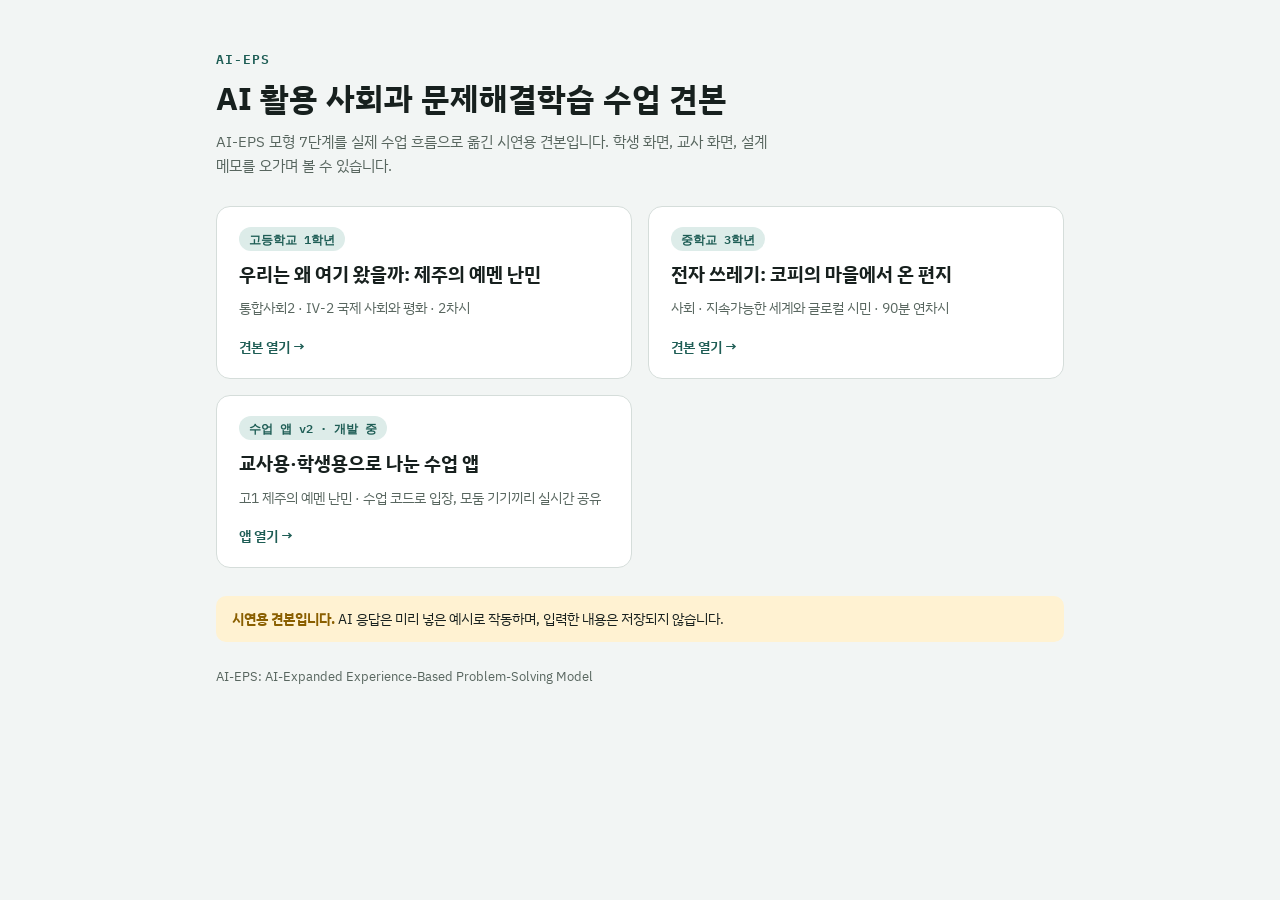
==== commit 10b9d79d: "v2 수업 앱 첫 번째 판: 교사용·학생용 분리, 1~7단계를 견본대로 구현 - v2/: A의 앱 구조(교사/학생 앱 분리, 수업 코드·QR 입장, 모둠 문서 실시간 공유,   학" ====
--- a/index.html
+++ b/index.html
@@ -57,6 +57,12 @@
       <p>사회 · 지속가능한 세계와 글로컬 시민 · 90분 연차시</p>
       <span class="go">견본 열기 →</span>
     </a>
+    <a class="card" href="./v2/">
+      <span class="level">수업 앱 v2 · 개발 중</span>
+      <h2>교사용·학생용으로 나눈 수업 앱</h2>
+      <p>고1 제주의 예멘 난민 · 수업 코드로 입장, 모둠 기기끼리 실시간 공유</p>
+      <span class="go">앱 열기 →</span>
+    </a>
   </div>
 
   <p class="note"><b>시연용 견본입니다.</b> AI 응답은 미리 넣은 예시로 작동하며, 입력한 내용은 저장되지 않습니다.</p>
